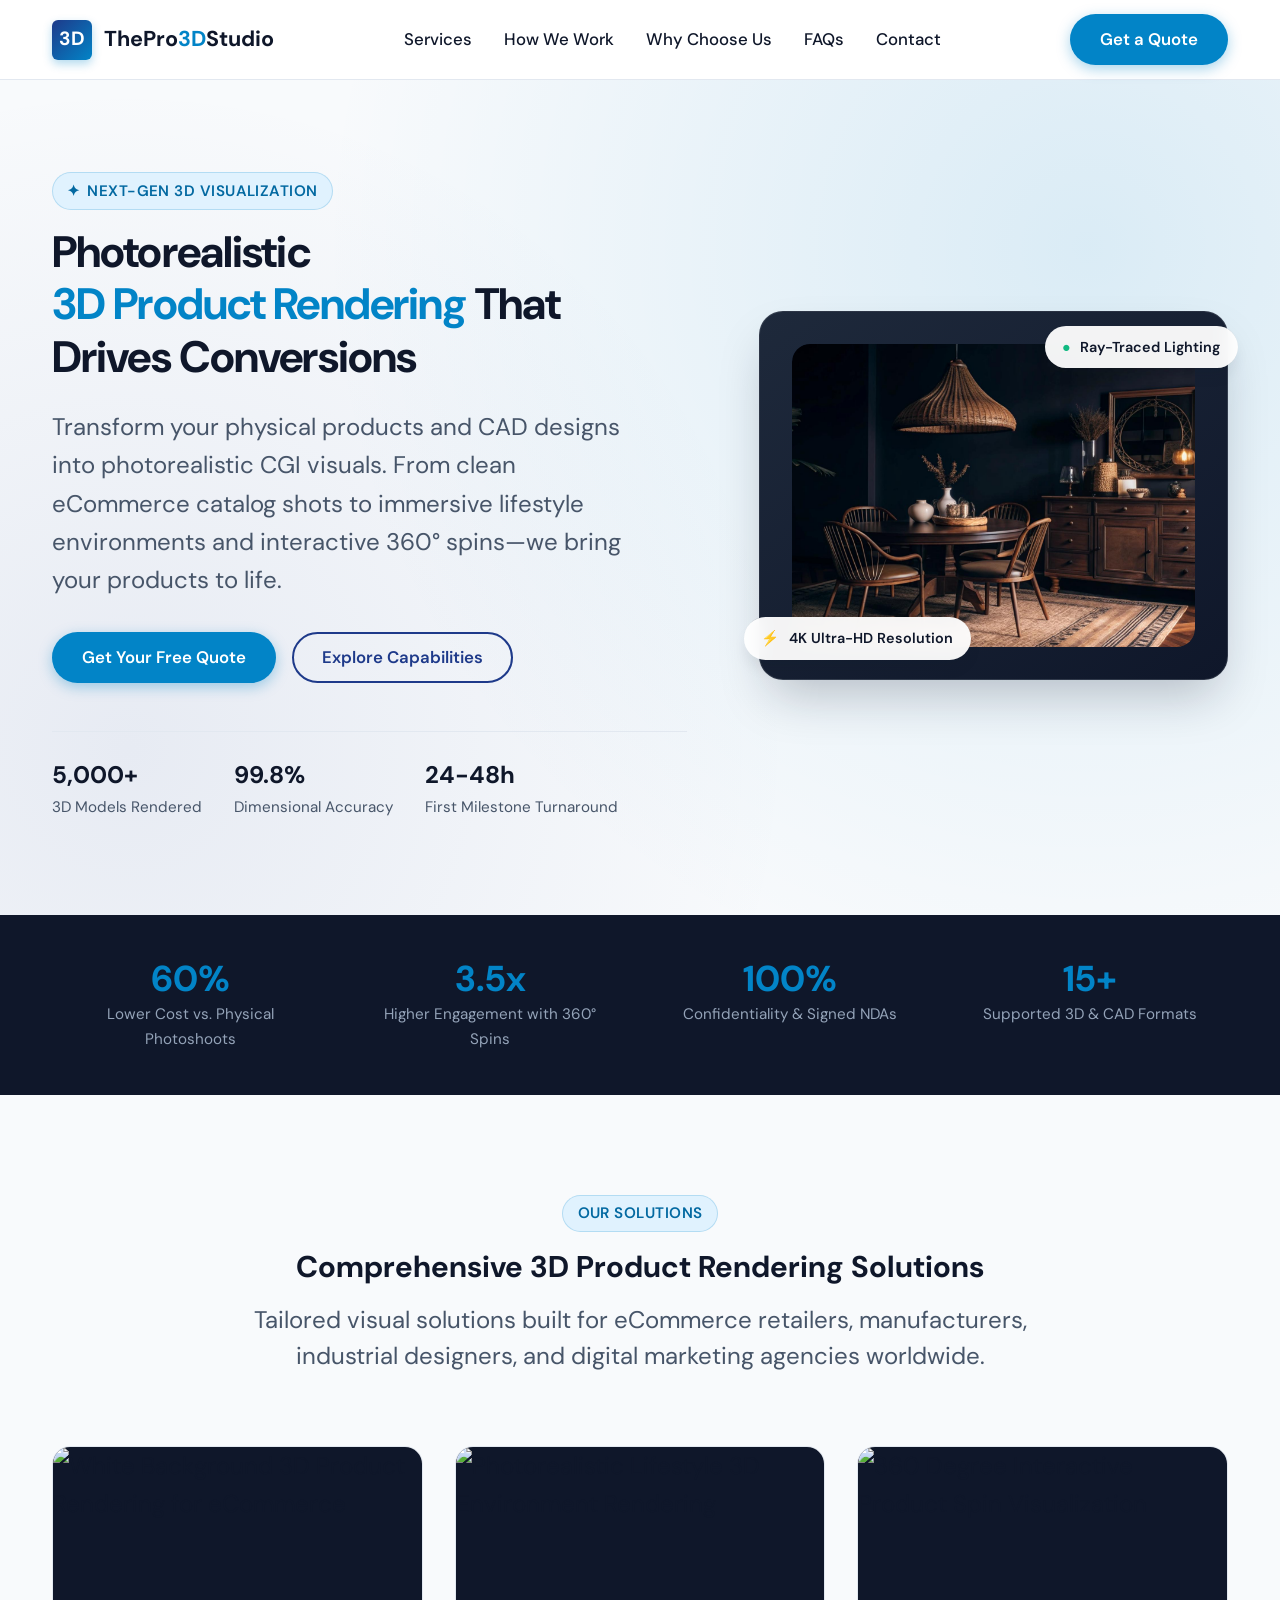
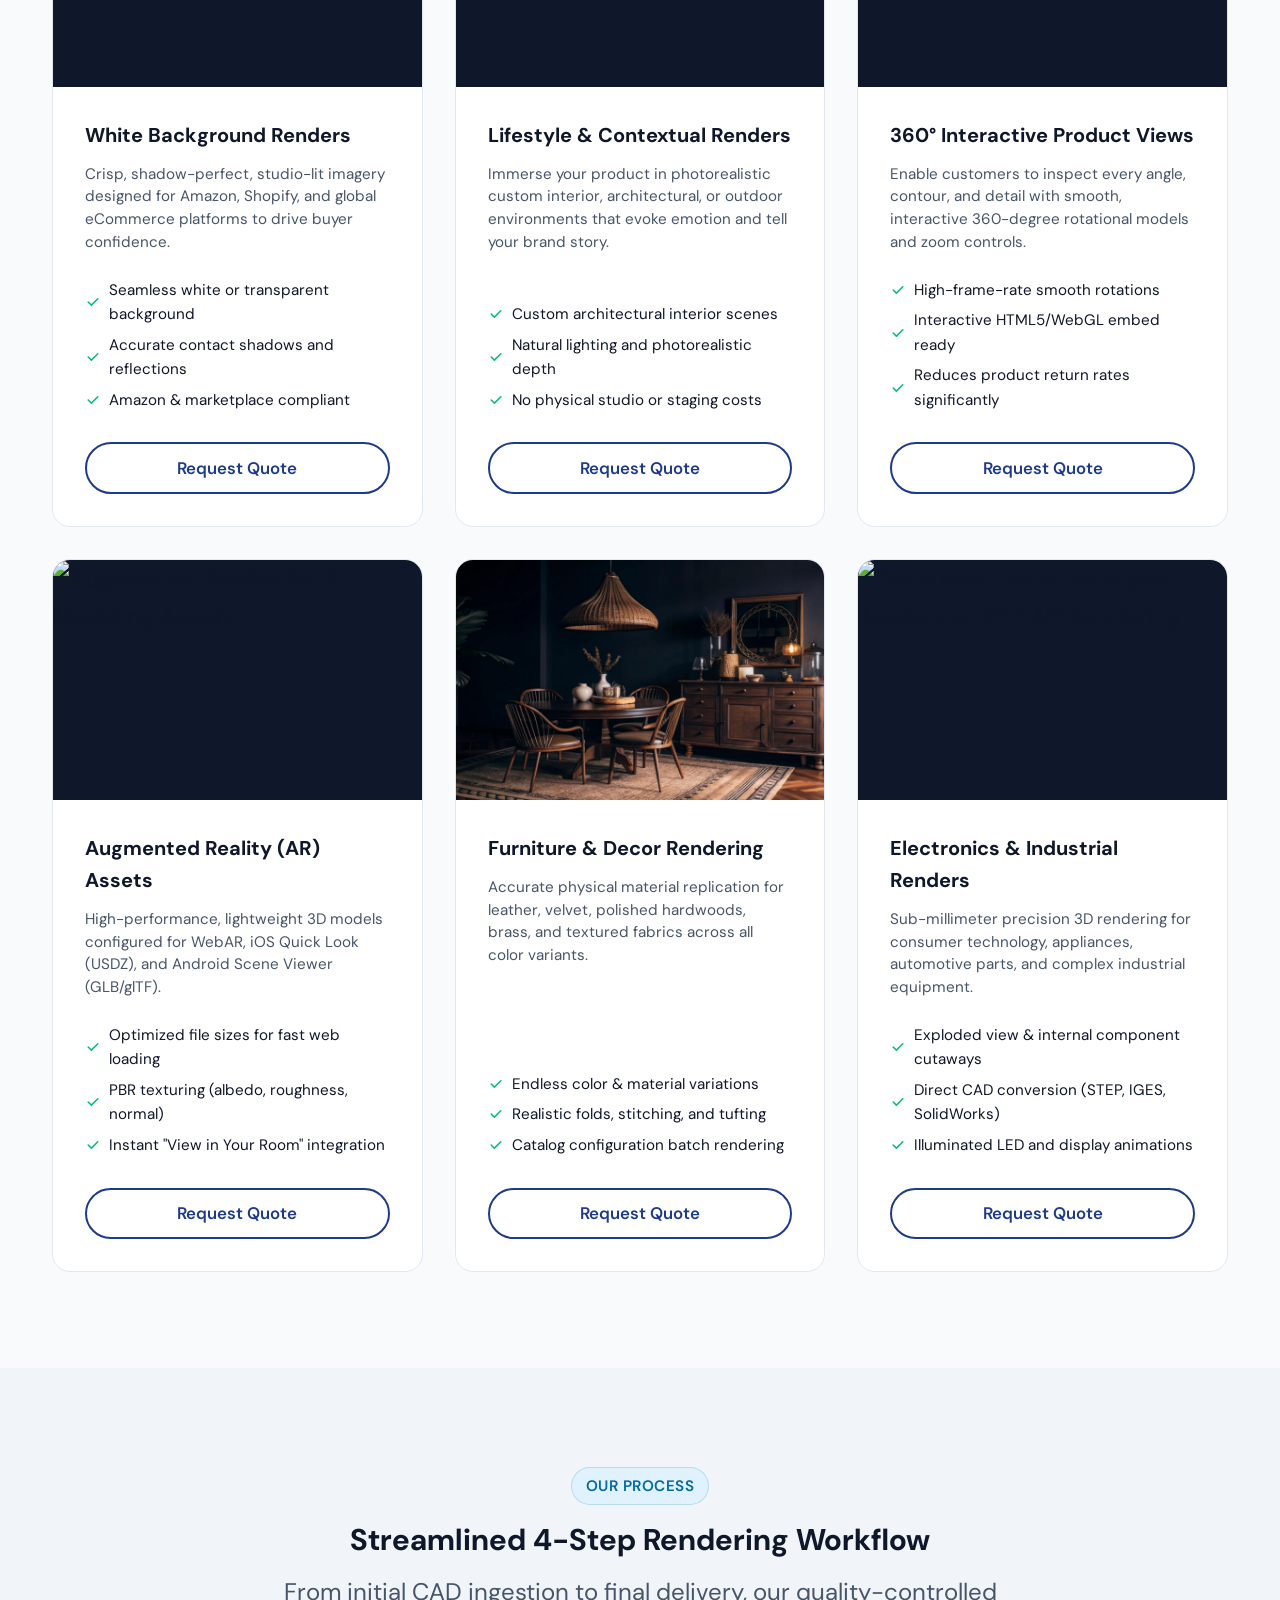
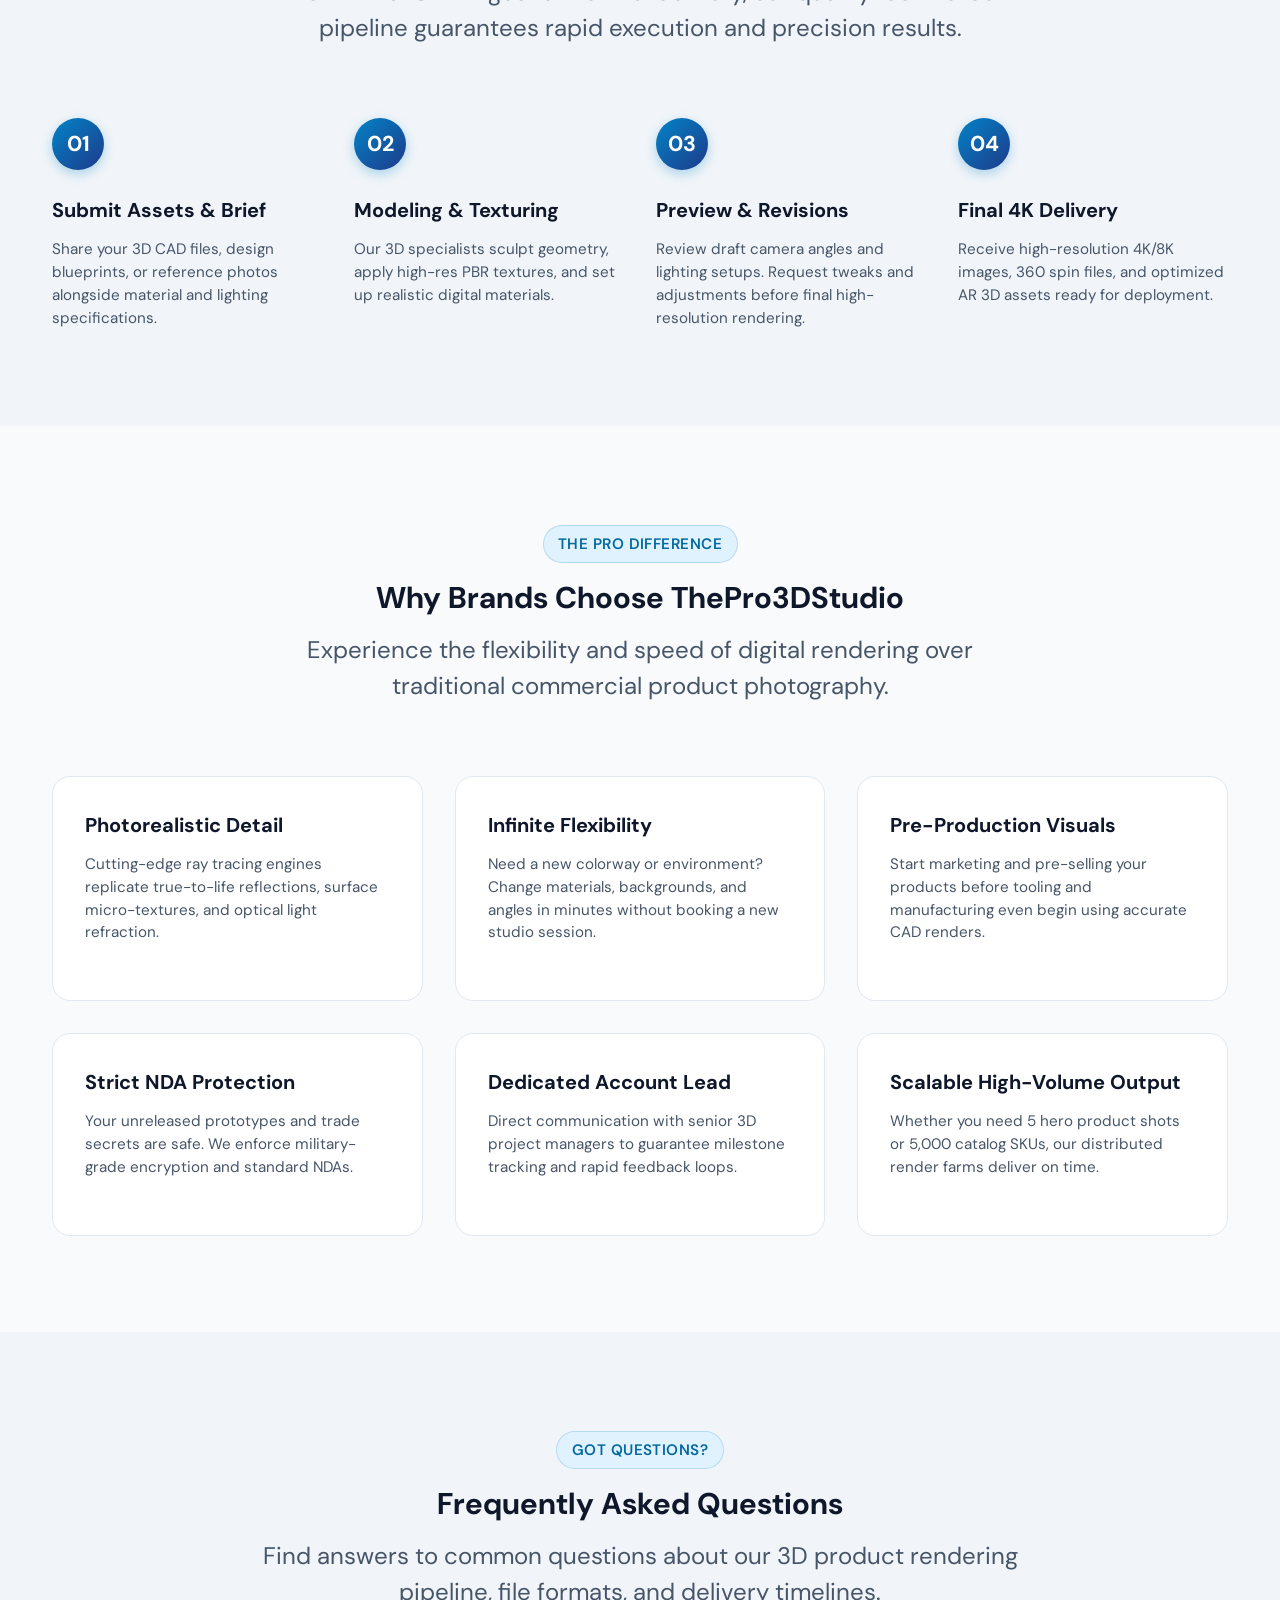
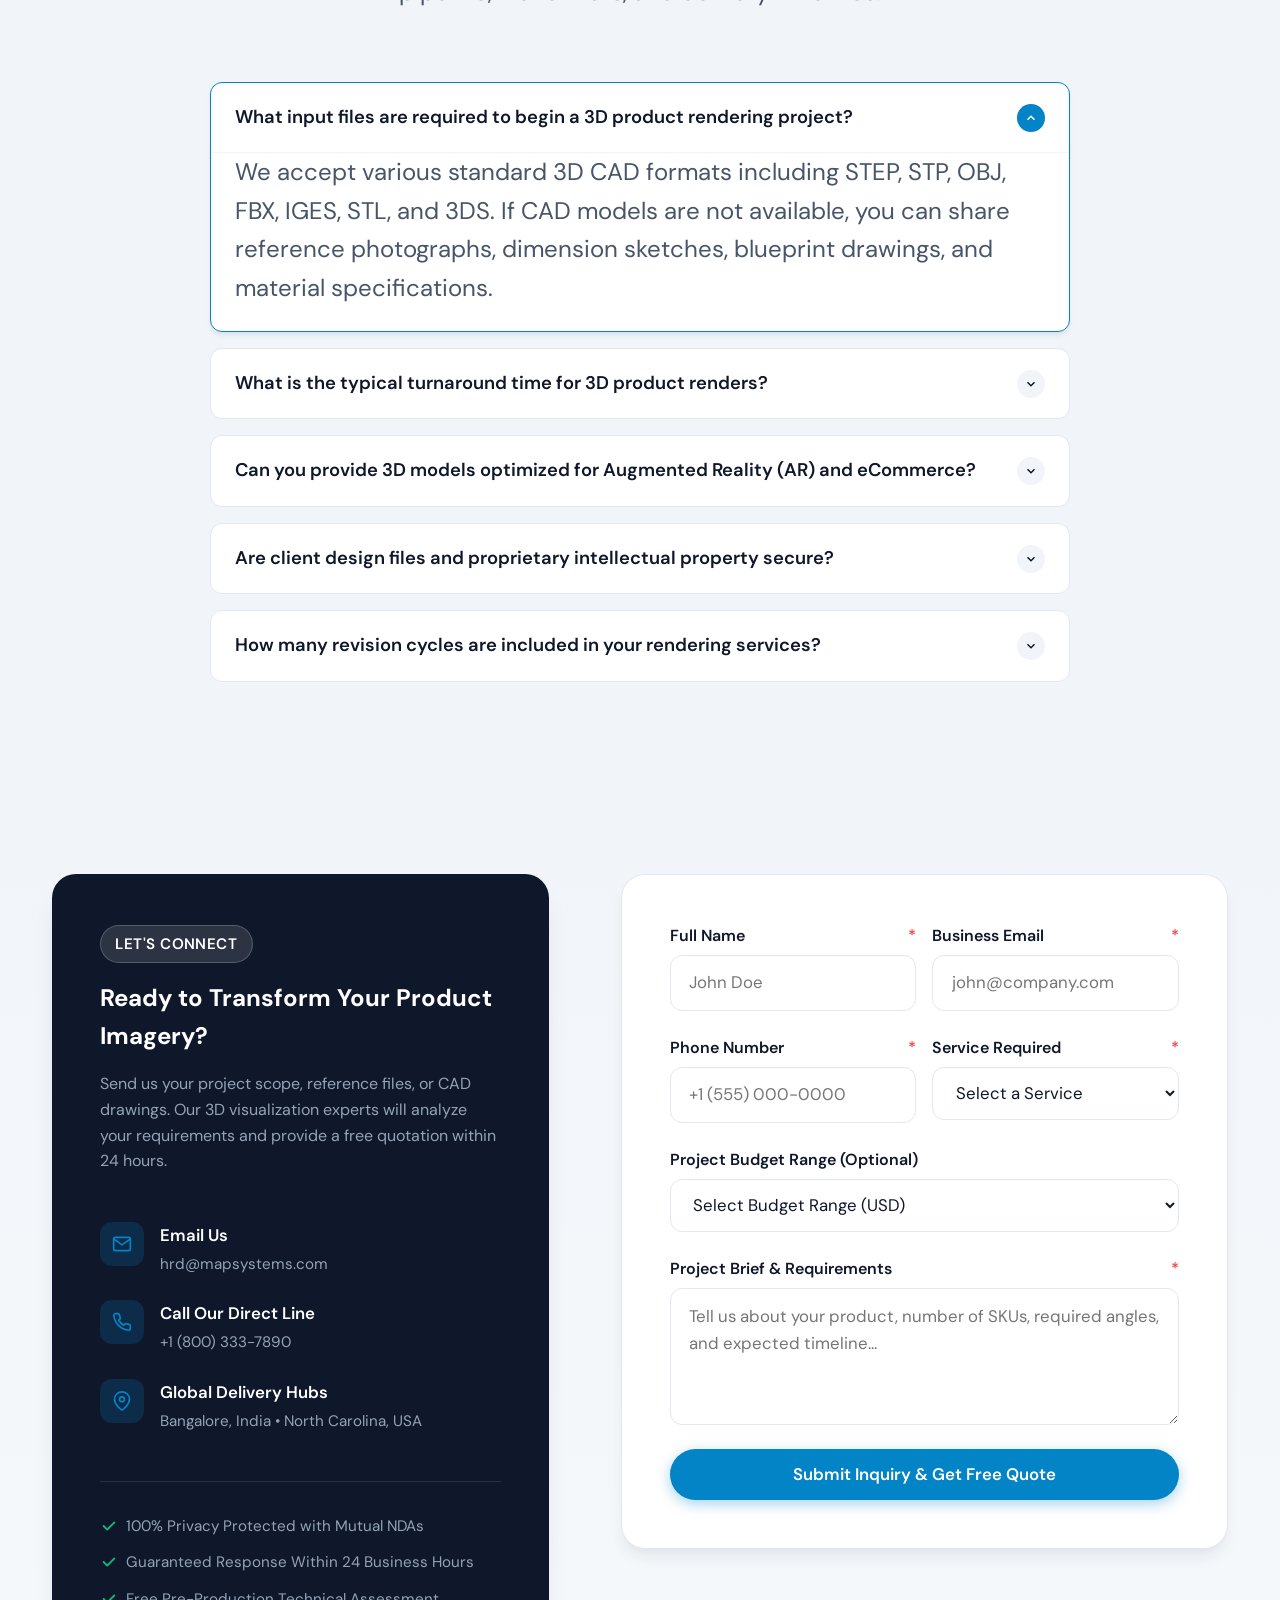
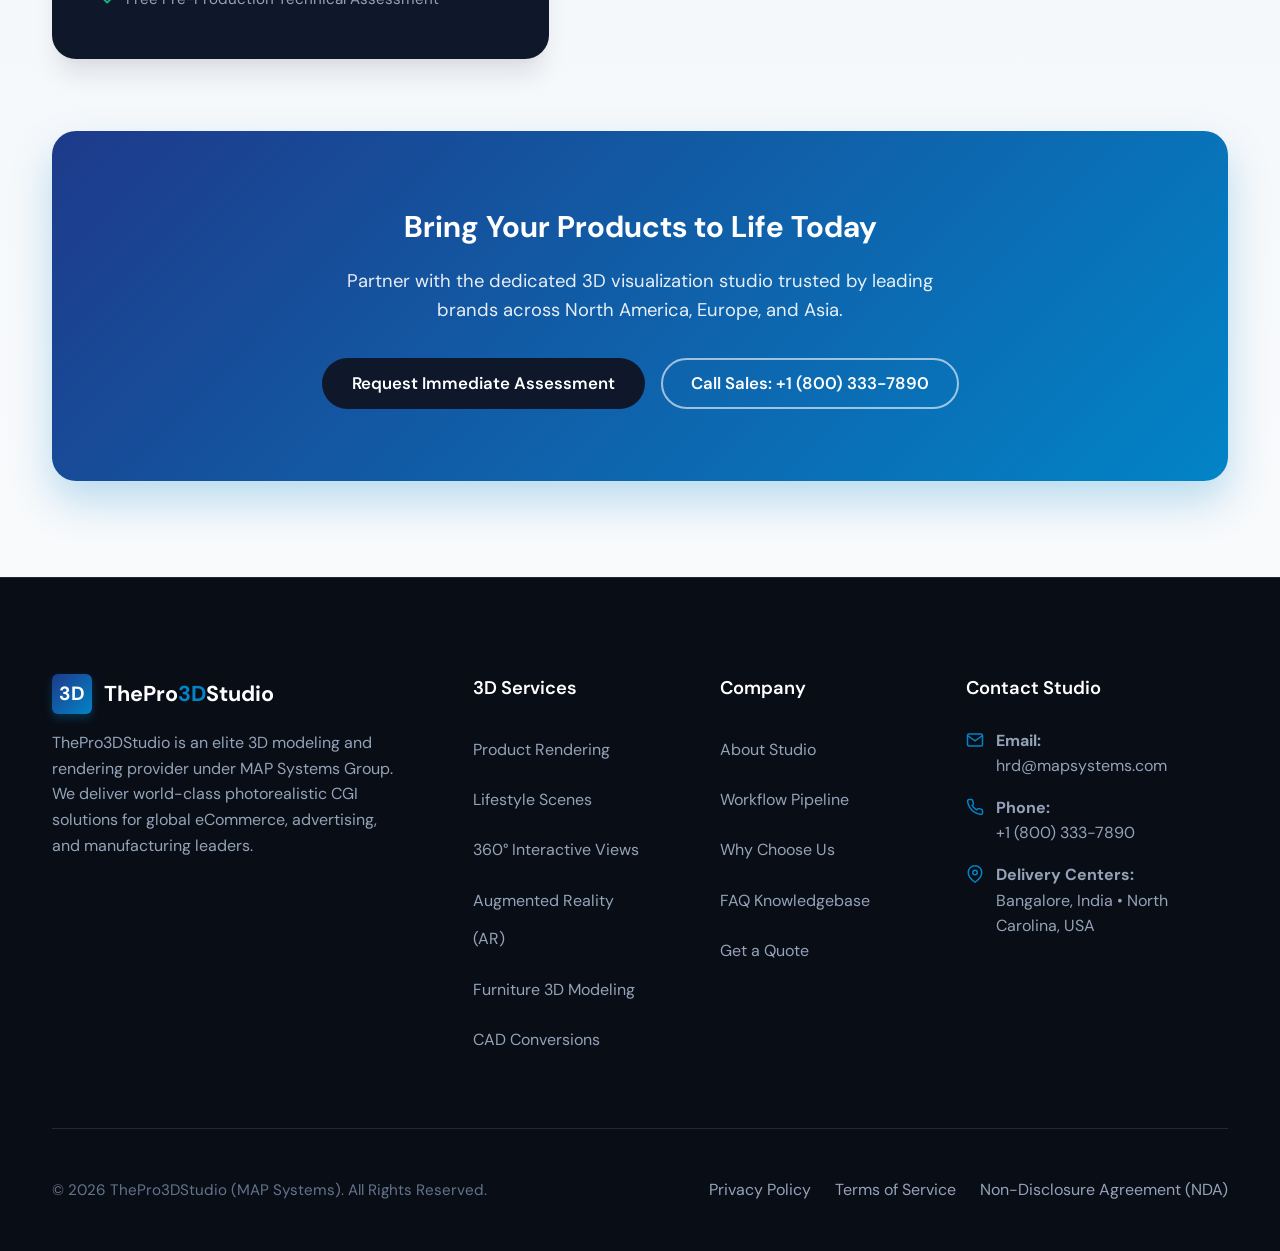
==== product-services.html @ 2e93eeec "feat: complete web developer technical assessment for MAP Systems" ====
<!DOCTYPE html>
<html lang="en">
<head>
  <!-- Basic Meta Tags -->
  <meta charset="UTF-8">
  <meta name="viewport" content="width=device-width, initial-scale=1.0">
  <meta http-equiv="X-UA-Compatible" content="IE=edge">

  <!-- Primary SEO Meta Tags (Task 4) -->
  <title>Photorealistic 3D Product Rendering Services | ThePro3DStudio</title>
  <meta name="title" content="Photorealistic 3D Product Rendering Services | ThePro3DStudio">
  <meta name="description" content="Elevate your eCommerce sales with studio-quality 3D product rendering, lifestyle visuals, 360-degree interactive spins, and AR-ready models. Fast turnaround and guaranteed precision.">
  <meta name="keywords" content="3D product rendering, 3D modeling, photorealistic rendering, CGI product images, ecommerce product visualization, 360 product view, augmented reality 3D">
  <meta name="robots" content="index, follow, max-snippet:-1, max-image-preview:large, max-video-preview:-1">
  <link rel="canonical" href="https://professional3dservices.com/3d-rendering/product-services.html">

  <!-- Open Graph / Facebook Metadata (Task 4) -->
  <meta property="og:type" content="website">
  <meta property="og:url" content="https://professional3dservices.com/3d-rendering/product-services.html">
  <meta property="og:title" content="Photorealistic 3D Product Rendering Services | ThePro3DStudio">
  <meta property="og:description" content="Studio-quality 3D product rendering, lifestyle visuals, 360-degree interactive spins, and AR models for global brands. Request a free quote today.">
  <meta property="og:image" content="https://professional3dservices.com/assets/images/hero/hero-3d-render.svg">
  <meta property="og:image:alt" content="Photorealistic 3D Product Rendering Showcase">
  <meta property="og:site_name" content="ThePro3DStudio">
  <meta property="og:locale" content="en_US">

  <!-- Twitter Card Metadata (Task 4) -->
  <meta name="twitter:card" content="summary_large_image">
  <meta name="twitter:url" content="https://professional3dservices.com/3d-rendering/product-services.html">
  <meta name="twitter:title" content="Photorealistic 3D Product Rendering Services | ThePro3DStudio">
  <meta name="twitter:description" content="Elevate your eCommerce conversions with studio-quality 3D product rendering and AR-ready models.">
  <meta name="twitter:image" content="https://professional3dservices.com/assets/images/hero/hero-3d-render.svg">

  <!-- Favicon -->
  <link rel="icon" type="image/svg+xml" href="assets/images/logo/logo.svg">

  <!-- Preconnect to Google Fonts for Performance (Task 6) -->
  <link rel="preconnect" href="https://fonts.googleapis.com">
  <link rel="preconnect" href="https://fonts.gstatic.com" crossorigin>

  <!-- Stylesheets (DM Sans 18pt typography loaded via variables.css) -->
  <link rel="stylesheet" href="assets/css/reset.css">
  <link rel="stylesheet" href="assets/css/variables.css">
  <link rel="stylesheet" href="assets/css/components.css">
  <link rel="stylesheet" href="assets/css/layout.css">
  <link rel="stylesheet" href="assets/css/sections.css">
  <link rel="stylesheet" href="assets/css/responsive.css">

  <!-- JSON-LD Structured Data: Organization & Service (Task 4) -->
  <script type="application/ld+json">
  {
    "@context": "https://schema.org",
    "@type": "Service",
    "name": "3D Product Rendering Services",
    "serviceType": "3D Visualization & CGI Rendering",
    "provider": {
      "@type": "Organization",
      "name": "ThePro3DStudio - MAP Systems Group",
      "url": "https://professional3dservices.com",
      "logo": "https://professional3dservices.com/assets/images/logo/logo.svg",
      "email": "hrd@mapsystems.com",
      "telephone": "+1-800-333-7890",
      "sameAs": [
        "https://www.linkedin.com/company/mapsystems",
        "https://twitter.com/mapsystems"
      ]
    },
    "description": "High-fidelity photorealistic 3D product rendering, lifestyle CGI, 360-degree interactive models, and AR assets for global eCommerce brands.",
    "areaServed": {
      "@type": "GeoShape",
      "box": "Global"
    },
    "hasOfferCatalog": {
      "@type": "OfferCatalog",
      "name": "3D Rendering Catalog",
      "itemListElement": [
        {
          "@type": "Offer",
          "itemOffered": {
            "@type": "Service",
            "name": "White Background 3D Product Rendering"
          }
        },
        {
          "@type": "Offer",
          "itemOffered": {
            "@type": "Service",
            "name": "Photorealistic Lifestyle 3D Rendering"
          }
        },
        {
          "@type": "Offer",
          "itemOffered": {
            "@type": "Service",
            "name": "360-Degree Interactive Product Views"
          }
        },
        {
          "@type": "Offer",
          "itemOffered": {
            "@type": "Service",
            "name": "Augmented Reality (AR) 3D Modeling"
          }
        }
      ]
    }
  }
  </script>

  <!-- JSON-LD Structured Data: BreadcrumbList (Task 4) -->
  <script type="application/ld+json">
  {
    "@context": "https://schema.org",
    "@type": "BreadcrumbList",
    "itemListElement": [
      {
        "@type": "ListItem",
        "position": 1,
        "name": "Home",
        "item": "https://professional3dservices.com/"
      },
      {
        "@type": "ListItem",
        "position": 2,
        "name": "3D Rendering",
        "item": "https://professional3dservices.com/3d-rendering/"
      },
      {
        "@type": "ListItem",
        "position": 3,
        "name": "Product Rendering Services",
        "item": "https://professional3dservices.com/3d-rendering/product-services.html"
      }
    ]
  }
  </script>

  <!-- JSON-LD Structured Data: FAQPage (Task 4) -->
  <script type="application/ld+json">
  {
    "@context": "https://schema.org",
    "@type": "FAQPage",
    "mainEntity": [
      {
        "@type": "Question",
        "name": "What input files are required to begin a 3D product rendering project?",
        "acceptedAnswer": {
          "@type": "Answer",
          "text": "We accept various standard 3D CAD formats including STEP, STP, OBJ, FBX, IGES, STL, and 3DS. If CAD models are not available, you can share reference photographs, dimension sketches, blueprint drawings, and material specifications."
        }
      },
      {
        "@type": "Question",
        "name": "What is the typical turnaround time for 3D product renders?",
        "acceptedAnswer": {
          "@type": "Answer",
          "text": "Standard product renders are typically delivered within 24 to 48 business hours for initial previews. Complex lifestyle environments or multi-angle product catalogs are scoped with milestone timelines to match your launch schedule."
        }
      },
      {
        "@type": "Question",
        "name": "Can you provide 3D models optimized for Augmented Reality (AR) and eCommerce?",
        "acceptedAnswer": {
          "@type": "Answer",
          "text": "Yes, we produce lightweight, low-poly GLB/glTF formats optimized for web AR, Shopify, Amazon 3D, and iOS Quick Look (USDZ) without sacrificing photorealistic texture quality."
        }
      },
      {
        "@type": "Question",
        "name": "Are client design files and proprietary intellectual property secure?",
        "acceptedAnswer": {
          "@type": "Answer",
          "text": "Absolutely. We enforce strict data confidentiality policies and routinely sign standard Non-Disclosure Agreements (NDAs) before accepting project files. Your 3D models and proprietary designs remain 100% confidential."
        }
      },
      {
        "@type": "Question",
        "name": "How many revision cycles are included in your rendering services?",
        "acceptedAnswer": {
          "@type": "Answer",
          "text": "We provide iterative preview milestones (camera angle approval, material texturing, and final high-resolution render) with revisions included to ensure the final output exceeds your expectations."
        }
      }
    ]
  }
  </script>
</head>
<body>

  <!-- ==========================================================================
       Site Header & Responsive Navigation (Task 1 & Task 2)
       ========================================================================== -->
  <header class="site-header" id="siteHeader">
    <div class="container header-inner">
      <!-- Brand Logo -->
      <a href="product-services.html" class="brand-logo" aria-label="ThePro3DStudio Home">
        <div class="brand-logo-icon">3D</div>
        <span>ThePro<span class="accent">3D</span>Studio</span>
      </a>

      <!-- Desktop Navigation Links -->
      <nav class="nav-menu" aria-label="Main Navigation">
        <a href="#services" class="nav-link">Services</a>
        <a href="#process" class="nav-link">How We Work</a>
        <a href="#why-us" class="nav-link">Why Choose Us</a>
        <a href="#faq" class="nav-link">FAQs</a>
        <a href="#contact" class="nav-link">Contact</a>
      </nav>

      <!-- Header Action Buttons & Hamburger -->
      <div class="header-actions">
        <a href="#contact" class="btn btn-primary">Get a Quote</a>
        <button class="hamburger" id="hamburgerBtn" aria-label="Toggle navigation menu" aria-expanded="false" aria-controls="mobileNav">
          <svg class="hamburger-icon open-icon" width="28" height="28" viewBox="0 0 24 24" fill="none" stroke="#0f172a" stroke-width="2.5" stroke-linecap="round"><line x1="3" y1="6" x2="21" y2="6"></line><line x1="3" y1="12" x2="21" y2="12"></line><line x1="3" y1="18" x2="21" y2="18"></line></svg>
          <svg class="hamburger-icon close-icon" width="28" height="28" viewBox="0 0 24 24" fill="none" stroke="#0f172a" stroke-width="2.5" stroke-linecap="round" style="display:none;"><line x1="18" y1="6" x2="6" y2="18"></line><line x1="6" y1="6" x2="18" y2="18"></line></svg>
        </button>
      </div>
    </div>
  </header>

  <!-- Mobile Drawer Navigation -->
  <div class="mobile-backdrop" id="mobileBackdrop"></div>
  <aside class="mobile-nav" id="mobileNav" aria-label="Mobile Navigation">
    <div class="mobile-nav-links">
      <a href="#services" class="mobile-nav-link">Services</a>
      <a href="#process" class="mobile-nav-link">How We Work</a>
      <a href="#why-us" class="mobile-nav-link">Why Choose Us</a>
      <a href="#faq" class="mobile-nav-link">FAQs</a>
      <a href="#contact" class="mobile-nav-link">Contact</a>
    </div>
    <div class="mobile-nav-footer">
      <a href="#contact" class="btn btn-primary btn-block">Request a Quote</a>
    </div>
  </aside>

  <main id="mainContent">

    <!-- ==========================================================================
         Hero Section (Task 1)
         ========================================================================== -->
    <section class="section hero-section" id="hero">
      <div class="container">
        <div class="hero-grid">
          <!-- Left Column: Copy & Value Proposition -->
          <div class="hero-content">
            <div class="badge badge-primary hero-badge">
              <span>✦</span> Next-Gen 3D Visualization
            </div>
            <h1 class="hero-title">
              Photorealistic <span class="highlight">3D Product Rendering</span> That Drives Conversions
            </h1>
            <p class="hero-description">
              Transform your physical products and CAD designs into photorealistic CGI visuals. From clean eCommerce catalog shots to immersive lifestyle environments and interactive 360° spins—we bring your products to life.
            </p>
            <div class="hero-actions">
              <a href="#contact" class="btn btn-primary">Get Your Free Quote</a>
              <a href="#services" class="btn btn-outline">Explore Capabilities</a>
            </div>
            <!-- Trust Indicators -->
            <div class="hero-trust-indicators">
              <div class="trust-item">
                <span class="trust-number">5,000+</span>
                <span class="trust-label">3D Models Rendered</span>
              </div>
              <div class="trust-item">
                <span class="trust-number">99.8%</span>
                <span class="trust-label">Dimensional Accuracy</span>
              </div>
              <div class="trust-item">
                <span class="trust-number">24-48h</span>
                <span class="trust-label">First Milestone Turnaround</span>
              </div>
            </div>
          </div>

          <!-- Right Column: Interactive 3D Showcase Graphic -->
          <div class="hero-media">
            <div class="floating-pill pill-top-right">
              <span style="color:#10b981;">●</span> Ray-Traced Lighting
            </div>
            <div class="floating-pill pill-bottom-left">
              <span>⚡</span> 4K Ultra-HD Resolution
            </div>
            <div class="hero-visual-card">
              <div class="hero-render-preview">
                <img src="assets/images/hero/hero-bg.png" 
                     alt="Photorealistic 3D Interior and Furniture Rendering with Ray-Traced Lighting" 
                     width="1920" 
                     height="1020" 
                     loading="eager" 
                     fetchpriority="high"
                     style="width: 100%; height: 100%; object-fit: cover; border-radius: inherit;">
              </div>
            </div>
          </div>
        </div>
      </div>
    </section>

    <!-- ==========================================================================
         Stats & Highlights Ribbon
         ========================================================================== -->
    <section class="stats-ribbon" aria-label="Key Performance Metrics">
      <div class="container">
        <div class="stats-grid">
          <div class="stat-box">
            <div class="stat-value">60%</div>
            <div class="stat-text">Lower Cost vs. Physical Photoshoots</div>
          </div>
          <div class="stat-box">
            <div class="stat-value">3.5x</div>
            <div class="stat-text">Higher Engagement with 360° Spins</div>
          </div>
          <div class="stat-box">
            <div class="stat-value">100%</div>
            <div class="stat-text">Confidentiality & Signed NDAs</div>
          </div>
          <div class="stat-box">
            <div class="stat-value">15+</div>
            <div class="stat-text">Supported 3D & CAD Formats</div>
          </div>
        </div>
      </div>
    </section>

    <!-- ==========================================================================
         Services Grid Section (Task 1)
         ========================================================================== -->
    <section class="section" id="services">
      <div class="container">
        <div class="section-header">
          <div class="badge badge-primary">Our Solutions</div>
          <h2 class="section-title">Comprehensive 3D Product Rendering Solutions</h2>
          <p class="section-subtitle">
            Tailored visual solutions built for eCommerce retailers, manufacturers, industrial designers, and digital marketing agencies worldwide.
          </p>
        </div>

        <div class="grid grid-3">
          <!-- Service Card 1 -->
          <article class="card service-card">
            <div class="service-card-media">
              <img src="assets/images/services/white-bg-render.svg" 
                   alt="White Background 3D Product Rendering for eCommerce" 
                   width="400" 
                   height="240" 
                   loading="lazy">
            </div>
            <div class="service-card-body">
              <h3 class="service-card-title">White Background Renders</h3>
              <p class="service-card-desc">
                Crisp, shadow-perfect, studio-lit imagery designed for Amazon, Shopify, and global eCommerce platforms to drive buyer confidence.
              </p>
              <ul class="service-card-features">
                <li><svg width="16" height="16" viewBox="0 0 20 20" fill="currentColor"><path fill-rule="evenodd" d="M16.707 5.293a1 1 0 010 1.414l-8 8a1 1 0 01-1.414 0l-4-4a1 1 0 011.414-1.414L8 12.586l7.293-7.293a1 1 0 011.414 0z" clip-rule="evenodd"/></svg> Seamless white or transparent background</li>
                <li><svg width="16" height="16" viewBox="0 0 20 20" fill="currentColor"><path fill-rule="evenodd" d="M16.707 5.293a1 1 0 010 1.414l-8 8a1 1 0 01-1.414 0l-4-4a1 1 0 011.414-1.414L8 12.586l7.293-7.293a1 1 0 011.414 0z" clip-rule="evenodd"/></svg> Accurate contact shadows and reflections</li>
                <li><svg width="16" height="16" viewBox="0 0 20 20" fill="currentColor"><path fill-rule="evenodd" d="M16.707 5.293a1 1 0 010 1.414l-8 8a1 1 0 01-1.414 0l-4-4a1 1 0 011.414-1.414L8 12.586l7.293-7.293a1 1 0 011.414 0z" clip-rule="evenodd"/></svg> Amazon & marketplace compliant</li>
              </ul>
              <a href="#contact" class="btn btn-outline">Request Quote</a>
            </div>
          </article>

          <!-- Service Card 2 -->
          <article class="card service-card">
            <div class="service-card-media">
              <img src="assets/images/services/lifestyle-render.svg" 
                   alt="Photorealistic Lifestyle 3D Environment Rendering" 
                   width="400" 
                   height="240" 
                   loading="lazy">
            </div>
            <div class="service-card-body">
              <h3 class="service-card-title">Lifestyle & Contextual Renders</h3>
              <p class="service-card-desc">
                Immerse your product in photorealistic custom interior, architectural, or outdoor environments that evoke emotion and tell your brand story.
              </p>
              <ul class="service-card-features">
                <li><svg width="16" height="16" viewBox="0 0 20 20" fill="currentColor"><path fill-rule="evenodd" d="M16.707 5.293a1 1 0 010 1.414l-8 8a1 1 0 01-1.414 0l-4-4a1 1 0 011.414-1.414L8 12.586l7.293-7.293a1 1 0 011.414 0z" clip-rule="evenodd"/></svg> Custom architectural interior scenes</li>
                <li><svg width="16" height="16" viewBox="0 0 20 20" fill="currentColor"><path fill-rule="evenodd" d="M16.707 5.293a1 1 0 010 1.414l-8 8a1 1 0 01-1.414 0l-4-4a1 1 0 011.414-1.414L8 12.586l7.293-7.293a1 1 0 011.414 0z" clip-rule="evenodd"/></svg> Natural lighting and photorealistic depth</li>
                <li><svg width="16" height="16" viewBox="0 0 20 20" fill="currentColor"><path fill-rule="evenodd" d="M16.707 5.293a1 1 0 010 1.414l-8 8a1 1 0 01-1.414 0l-4-4a1 1 0 011.414-1.414L8 12.586l7.293-7.293a1 1 0 011.414 0z" clip-rule="evenodd"/></svg> No physical studio or staging costs</li>
              </ul>
              <a href="#contact" class="btn btn-outline">Request Quote</a>
            </div>
          </article>

          <!-- Service Card 3 -->
          <article class="card service-card">
            <div class="service-card-media">
              <img src="assets/images/services/360-spin.svg" 
                   alt="360 Degree Interactive Product Spin Visualization" 
                   width="400" 
                   height="240" 
                   loading="lazy">
            </div>
            <div class="service-card-body">
              <h3 class="service-card-title">360° Interactive Product Views</h3>
              <p class="service-card-desc">
                Enable customers to inspect every angle, contour, and detail with smooth, interactive 360-degree rotational models and zoom controls.
              </p>
              <ul class="service-card-features">
                <li><svg width="16" height="16" viewBox="0 0 20 20" fill="currentColor"><path fill-rule="evenodd" d="M16.707 5.293a1 1 0 010 1.414l-8 8a1 1 0 01-1.414 0l-4-4a1 1 0 011.414-1.414L8 12.586l7.293-7.293a1 1 0 011.414 0z" clip-rule="evenodd"/></svg> High-frame-rate smooth rotations</li>
                <li><svg width="16" height="16" viewBox="0 0 20 20" fill="currentColor"><path fill-rule="evenodd" d="M16.707 5.293a1 1 0 010 1.414l-8 8a1 1 0 01-1.414 0l-4-4a1 1 0 011.414-1.414L8 12.586l7.293-7.293a1 1 0 011.414 0z" clip-rule="evenodd"/></svg> Interactive HTML5/WebGL embed ready</li>
                <li><svg width="16" height="16" viewBox="0 0 20 20" fill="currentColor"><path fill-rule="evenodd" d="M16.707 5.293a1 1 0 010 1.414l-8 8a1 1 0 01-1.414 0l-4-4a1 1 0 011.414-1.414L8 12.586l7.293-7.293a1 1 0 011.414 0z" clip-rule="evenodd"/></svg> Reduces product return rates significantly</li>
              </ul>
              <a href="#contact" class="btn btn-outline">Request Quote</a>
            </div>
          </article>

          <!-- Service Card 4 -->
          <article class="card service-card">
            <div class="service-card-media">
              <img src="assets/images/services/ar-visualization.svg" 
                   alt="Augmented Reality AR 3D Modeling Assets" 
                   width="400" 
                   height="240" 
                   loading="lazy">
            </div>
            <div class="service-card-body">
              <h3 class="service-card-title">Augmented Reality (AR) Assets</h3>
              <p class="service-card-desc">
                High-performance, lightweight 3D models configured for WebAR, iOS Quick Look (USDZ), and Android Scene Viewer (GLB/glTF).
              </p>
              <ul class="service-card-features">
                <li><svg width="16" height="16" viewBox="0 0 20 20" fill="currentColor"><path fill-rule="evenodd" d="M16.707 5.293a1 1 0 010 1.414l-8 8a1 1 0 01-1.414 0l-4-4a1 1 0 011.414-1.414L8 12.586l7.293-7.293a1 1 0 011.414 0z" clip-rule="evenodd"/></svg> Optimized file sizes for fast web loading</li>
                <li><svg width="16" height="16" viewBox="0 0 20 20" fill="currentColor"><path fill-rule="evenodd" d="M16.707 5.293a1 1 0 010 1.414l-8 8a1 1 0 01-1.414 0l-4-4a1 1 0 011.414-1.414L8 12.586l7.293-7.293a1 1 0 011.414 0z" clip-rule="evenodd"/></svg> PBR texturing (albedo, roughness, normal)</li>
                <li><svg width="16" height="16" viewBox="0 0 20 20" fill="currentColor"><path fill-rule="evenodd" d="M16.707 5.293a1 1 0 010 1.414l-8 8a1 1 0 01-1.414 0l-4-4a1 1 0 011.414-1.414L8 12.586l7.293-7.293a1 1 0 011.414 0z" clip-rule="evenodd"/></svg> Instant "View in Your Room" integration</li>
              </ul>
              <a href="#contact" class="btn btn-outline">Request Quote</a>
            </div>
          </article>

          <!-- Service Card 5 -->
          <article class="card service-card">
            <div class="service-card-media">
              <img src="assets/images/hero/hero-bg.png" 
                   alt="Furniture and Home Decor 3D Modeling and Rendering" 
                   width="1920" 
                   height="1020" 
                   loading="lazy">
            </div>
            <div class="service-card-body">
              <h3 class="service-card-title">Furniture & Decor Rendering</h3>
              <p class="service-card-desc">
                Accurate physical material replication for leather, velvet, polished hardwoods, brass, and textured fabrics across all color variants.
              </p>
              <ul class="service-card-features">
                <li><svg width="16" height="16" viewBox="0 0 20 20" fill="currentColor"><path fill-rule="evenodd" d="M16.707 5.293a1 1 0 010 1.414l-8 8a1 1 0 01-1.414 0l-4-4a1 1 0 011.414-1.414L8 12.586l7.293-7.293a1 1 0 011.414 0z" clip-rule="evenodd"/></svg> Endless color & material variations</li>
                <li><svg width="16" height="16" viewBox="0 0 20 20" fill="currentColor"><path fill-rule="evenodd" d="M16.707 5.293a1 1 0 010 1.414l-8 8a1 1 0 01-1.414 0l-4-4a1 1 0 011.414-1.414L8 12.586l7.293-7.293a1 1 0 011.414 0z" clip-rule="evenodd"/></svg> Realistic folds, stitching, and tufting</li>
                <li><svg width="16" height="16" viewBox="0 0 20 20" fill="currentColor"><path fill-rule="evenodd" d="M16.707 5.293a1 1 0 010 1.414l-8 8a1 1 0 01-1.414 0l-4-4a1 1 0 011.414-1.414L8 12.586l7.293-7.293a1 1 0 011.414 0z" clip-rule="evenodd"/></svg> Catalog configuration batch rendering</li>
              </ul>
              <a href="#contact" class="btn btn-outline">Request Quote</a>
            </div>
          </article>

          <!-- Service Card 6 -->
          <article class="card service-card">
            <div class="service-card-media">
              <img src="assets/images/services/electronics-render.svg" 
                   alt="Consumer Electronics and Appliance 3D CAD Rendering" 
                   width="400" 
                   height="240" 
                   loading="lazy">
            </div>
            <div class="service-card-body">
              <h3 class="service-card-title">Electronics & Industrial Renders</h3>
              <p class="service-card-desc">
                Sub-millimeter precision 3D rendering for consumer technology, appliances, automotive parts, and complex industrial equipment.
              </p>
              <ul class="service-card-features">
                <li><svg width="16" height="16" viewBox="0 0 20 20" fill="currentColor"><path fill-rule="evenodd" d="M16.707 5.293a1 1 0 010 1.414l-8 8a1 1 0 01-1.414 0l-4-4a1 1 0 011.414-1.414L8 12.586l7.293-7.293a1 1 0 011.414 0z" clip-rule="evenodd"/></svg> Exploded view & internal component cutaways</li>
                <li><svg width="16" height="16" viewBox="0 0 20 20" fill="currentColor"><path fill-rule="evenodd" d="M16.707 5.293a1 1 0 010 1.414l-8 8a1 1 0 01-1.414 0l-4-4a1 1 0 011.414-1.414L8 12.586l7.293-7.293a1 1 0 011.414 0z" clip-rule="evenodd"/></svg> Direct CAD conversion (STEP, IGES, SolidWorks)</li>
                <li><svg width="16" height="16" viewBox="0 0 20 20" fill="currentColor"><path fill-rule="evenodd" d="M16.707 5.293a1 1 0 010 1.414l-8 8a1 1 0 01-1.414 0l-4-4a1 1 0 011.414-1.414L8 12.586l7.293-7.293a1 1 0 011.414 0z" clip-rule="evenodd"/></svg> Illuminated LED and display animations</li>
              </ul>
              <a href="#contact" class="btn btn-outline">Request Quote</a>
            </div>
          </article>
        </div>
      </div>
    </section>

    <!-- ==========================================================================
         Process Section ("How We Work")
         ========================================================================== -->
    <section class="section section-bg-subtle" id="process">
      <div class="container">
        <div class="section-header">
          <div class="badge badge-primary">Our Process</div>
          <h2 class="section-title">Streamlined 4-Step Rendering Workflow</h2>
          <p class="section-subtitle">
            From initial CAD ingestion to final delivery, our quality-controlled pipeline guarantees rapid execution and precision results.
          </p>
        </div>

        <div class="process-grid">
          <!-- Step 1 -->
          <div class="process-step">
            <div class="process-number">01</div>
            <h3 class="process-title">Submit Assets & Brief</h3>
            <p class="process-desc">
              Share your 3D CAD files, design blueprints, or reference photos alongside material and lighting specifications.
            </p>
          </div>

          <!-- Step 2 -->
          <div class="process-step">
            <div class="process-number">02</div>
            <h3 class="process-title">Modeling & Texturing</h3>
            <p class="process-desc">
              Our 3D specialists sculpt geometry, apply high-res PBR textures, and set up realistic digital materials.
            </p>
          </div>

          <!-- Step 3 -->
          <div class="process-step">
            <div class="process-number">03</div>
            <h3 class="process-title">Preview & Revisions</h3>
            <p class="process-desc">
              Review draft camera angles and lighting setups. Request tweaks and adjustments before final high-resolution rendering.
            </p>
          </div>

          <!-- Step 4 -->
          <div class="process-step">
            <div class="process-number">04</div>
            <h3 class="process-title">Final 4K Delivery</h3>
            <p class="process-desc">
              Receive high-resolution 4K/8K images, 360 spin files, and optimized AR 3D assets ready for deployment.
            </p>
          </div>
        </div>
      </div>
    </section>

    <!-- ==========================================================================
         Why Choose Us / Value Proposition
         ========================================================================== -->
    <section class="section" id="why-us">
      <div class="container">
        <div class="section-header">
          <div class="badge badge-primary">The Pro Difference</div>
          <h2 class="section-title">Why Brands Choose ThePro3DStudio</h2>
          <p class="section-subtitle">
            Experience the flexibility and speed of digital rendering over traditional commercial product photography.
          </p>
        </div>

        <div class="grid grid-3">
          <div class="card">
            <h3 class="service-card-title">Photorealistic Detail</h3>
            <p class="service-card-desc">
              Cutting-edge ray tracing engines replicate true-to-life reflections, surface micro-textures, and optical light refraction.
            </p>
          </div>
          <div class="card">
            <h3 class="service-card-title">Infinite Flexibility</h3>
            <p class="service-card-desc">
              Need a new colorway or environment? Change materials, backgrounds, and angles in minutes without booking a new studio session.
            </p>
          </div>
          <div class="card">
            <h3 class="service-card-title">Pre-Production Visuals</h3>
            <p class="service-card-desc">
              Start marketing and pre-selling your products before tooling and manufacturing even begin using accurate CAD renders.
            </p>
          </div>
          <div class="card">
            <h3 class="service-card-title">Strict NDA Protection</h3>
            <p class="service-card-desc">
              Your unreleased prototypes and trade secrets are safe. We enforce military-grade encryption and standard NDAs.
            </p>
          </div>
          <div class="card">
            <h3 class="service-card-title">Dedicated Account Lead</h3>
            <p class="service-card-desc">
              Direct communication with senior 3D project managers to guarantee milestone tracking and rapid feedback loops.
            </p>
          </div>
          <div class="card">
            <h3 class="service-card-title">Scalable High-Volume Output</h3>
            <p class="service-card-desc">
              Whether you need 5 hero product shots or 5,000 catalog SKUs, our distributed render farms deliver on time.
            </p>
          </div>
        </div>
      </div>
    </section>

    <!-- ==========================================================================
         FAQ Accordion Section (Task 1 & Task 2)
         ========================================================================== -->
    <section class="section section-bg-subtle" id="faq">
      <div class="container">
        <div class="section-header">
          <div class="badge badge-primary">Got Questions?</div>
          <h2 class="section-title">Frequently Asked Questions</h2>
          <p class="section-subtitle">
            Find answers to common questions about our 3D product rendering pipeline, file formats, and delivery timelines.
          </p>
        </div>

        <div class="accordion" id="faqAccordion">
          <!-- FAQ Item 1 -->
          <div class="accordion-item active">
            <button class="accordion-header" aria-expanded="true">
              <span>What input files are required to begin a 3D product rendering project?</span>
              <span class="accordion-icon" aria-hidden="true">
                <svg width="14" height="14" viewBox="0 0 24 24" fill="none" stroke="currentColor" stroke-width="2.5"><polyline points="6 9 12 15 18 9"></polyline></svg>
              </span>
            </button>
            <div class="accordion-content" style="max-height: 200px;">
              <div class="accordion-body">
                We accept various standard 3D CAD formats including STEP, STP, OBJ, FBX, IGES, STL, and 3DS. If CAD models are not available, you can share reference photographs, dimension sketches, blueprint drawings, and material specifications.
              </div>
            </div>
          </div>

          <!-- FAQ Item 2 -->
          <div class="accordion-item">
            <button class="accordion-header" aria-expanded="false">
              <span>What is the typical turnaround time for 3D product renders?</span>
              <span class="accordion-icon" aria-hidden="true">
                <svg width="14" height="14" viewBox="0 0 24 24" fill="none" stroke="currentColor" stroke-width="2.5"><polyline points="6 9 12 15 18 9"></polyline></svg>
              </span>
            </button>
            <div class="accordion-content">
              <div class="accordion-body">
                Standard product renders are typically delivered within 24 to 48 business hours for initial previews. Complex lifestyle environments or multi-angle product catalogs are scoped with milestone timelines to match your launch schedule.
              </div>
            </div>
          </div>

          <!-- FAQ Item 3 -->
          <div class="accordion-item">
            <button class="accordion-header" aria-expanded="false">
              <span>Can you provide 3D models optimized for Augmented Reality (AR) and eCommerce?</span>
              <span class="accordion-icon" aria-hidden="true">
                <svg width="14" height="14" viewBox="0 0 24 24" fill="none" stroke="currentColor" stroke-width="2.5"><polyline points="6 9 12 15 18 9"></polyline></svg>
              </span>
            </button>
            <div class="accordion-content">
              <div class="accordion-body">
                Yes, we produce lightweight, low-poly GLB/glTF formats optimized for web AR, Shopify, Amazon 3D, and iOS Quick Look (USDZ) without sacrificing photorealistic texture quality.
              </div>
            </div>
          </div>

          <!-- FAQ Item 4 -->
          <div class="accordion-item">
            <button class="accordion-header" aria-expanded="false">
              <span>Are client design files and proprietary intellectual property secure?</span>
              <span class="accordion-icon" aria-hidden="true">
                <svg width="14" height="14" viewBox="0 0 24 24" fill="none" stroke="currentColor" stroke-width="2.5"><polyline points="6 9 12 15 18 9"></polyline></svg>
              </span>
            </button>
            <div class="accordion-content">
              <div class="accordion-body">
                Absolutely. We enforce strict data confidentiality policies and routinely sign standard Non-Disclosure Agreements (NDAs) before accepting project files. Your 3D models and proprietary designs remain 100% confidential.
              </div>
            </div>
          </div>

          <!-- FAQ Item 5 -->
          <div class="accordion-item">
            <button class="accordion-header" aria-expanded="false">
              <span>How many revision cycles are included in your rendering services?</span>
              <span class="accordion-icon" aria-hidden="true">
                <svg width="14" height="14" viewBox="0 0 24 24" fill="none" stroke="currentColor" stroke-width="2.5"><polyline points="6 9 12 15 18 9"></polyline></svg>
              </span>
            </button>
            <div class="accordion-content">
              <div class="accordion-body">
                We provide iterative preview milestones (camera angle approval, material texturing, and final high-resolution render) with revisions included to ensure the final output exceeds your expectations.
              </div>
            </div>
          </div>
        </div>
      </div>
    </section>

    <!-- ==========================================================================
         Contact Form Section (Task 1 & Task 3)
         ========================================================================== -->
    <section class="section contact-section" id="contact">
      <div class="container">
        <div class="contact-layout">
          <!-- Left Column: Company Credentials & Contact Details -->
          <div class="contact-info-card">
            <div class="badge badge-dark">Let's Connect</div>
            <h2 class="contact-info-title">Ready to Transform Your Product Imagery?</h2>
            <p class="contact-info-desc">
              Send us your project scope, reference files, or CAD drawings. Our 3D visualization experts will analyze your requirements and provide a free quotation within 24 hours.
            </p>

            <div class="contact-details-list">
              <div class="contact-detail-row">
                <div class="contact-detail-icon">
                  <svg width="20" height="20" viewBox="0 0 24 24" fill="none" stroke="currentColor" stroke-width="2"><path d="M4 4h16c1.1 0 2 .9 2 2v12c0 1.1-.9 2-2 2H4c-1.1 0-2-.9-2-2V6c0-1.1.9-2 2-2z"></path><polyline points="22,6 12,13 2,6"></polyline></svg>
                </div>
                <div class="contact-detail-text">
                  <h4>Email Us</h4>
                  <p><a href="mailto:hrd@mapsystems.com">hrd@mapsystems.com</a></p>
                </div>
              </div>

              <div class="contact-detail-row">
                <div class="contact-detail-icon">
                  <svg width="20" height="20" viewBox="0 0 24 24" fill="none" stroke="currentColor" stroke-width="2"><path d="M22 16.92v3a2 2 0 0 1-2.18 2 19.79 19.79 0 0 1-8.63-3.07 19.5 19.5 0 0 1-6-6 19.79 19.79 0 0 1-3.07-8.67A2 2 0 0 1 4.11 2h3a2 2 0 0 1 2 1.72 12.84 12.84 0 0 0 .7 2.81 2 2 0 0 1-.45 2.11L8.09 9.91a16 16 0 0 0 6 6l1.27-1.27a2 2 0 0 1 2.11-.45 12.84 12.84 0 0 0 2.81.7A2 2 0 0 1 22 16.92z"></path></svg>
                </div>
                <div class="contact-detail-text">
                  <h4>Call Our Direct Line</h4>
                  <p><a href="tel:+18003337890">+1 (800) 333-7890</a></p>
                </div>
              </div>

              <div class="contact-detail-row">
                <div class="contact-detail-icon">
                  <svg width="20" height="20" viewBox="0 0 24 24" fill="none" stroke="currentColor" stroke-width="2"><path d="M21 10c0 7-9 13-9 13s-9-6-9-13a9 9 0 0 1 18 0z"></path><circle cx="12" cy="10" r="3"></circle></svg>
                </div>
                <div class="contact-detail-text">
                  <h4>Global Delivery Hubs</h4>
                  <p>Bangalore, India &bull; North Carolina, USA</p>
                </div>
              </div>
            </div>

            <ul class="contact-trust-badges">
              <li><svg width="18" height="18" viewBox="0 0 20 20" fill="currentColor"><path fill-rule="evenodd" d="M16.707 5.293a1 1 0 010 1.414l-8 8a1 1 0 01-1.414 0l-4-4a1 1 0 011.414-1.414L8 12.586l7.293-7.293a1 1 0 011.414 0z" clip-rule="evenodd"/></svg> 100% Privacy Protected with Mutual NDAs</li>
              <li><svg width="18" height="18" viewBox="0 0 20 20" fill="currentColor"><path fill-rule="evenodd" d="M16.707 5.293a1 1 0 010 1.414l-8 8a1 1 0 01-1.414 0l-4-4a1 1 0 011.414-1.414L8 12.586l7.293-7.293a1 1 0 011.414 0z" clip-rule="evenodd"/></svg> Guaranteed Response Within 24 Business Hours</li>
              <li><svg width="18" height="18" viewBox="0 0 20 20" fill="currentColor"><path fill-rule="evenodd" d="M16.707 5.293a1 1 0 010 1.414l-8 8a1 1 0 01-1.414 0l-4-4a1 1 0 011.414-1.414L8 12.586l7.293-7.293a1 1 0 011.414 0z" clip-rule="evenodd"/></svg> Free Pre-Production Technical Assessment</li>
            </ul>
          </div>

          <!-- Right Column: Interactive Contact Form -->
          <div class="contact-form-container">
            <!-- Dynamic Submission Status Alerts -->
            <div id="formSuccessAlert" class="form-alert" role="alert" style="display: none;">
              <svg width="20" height="20" viewBox="0 0 20 20" fill="currentColor"><path fill-rule="evenodd" d="M10 18a8 8 0 100-16 8 8 0 000 16zm3.707-9.293a1 1 0 00-1.414-1.414L9 10.586 7.707 9.293a1 1 0 00-1.414 1.414l2 2a1 1 0 001.414 0l4-4z" clip-rule="evenodd"/></svg>
              <span id="formSuccessMessage">Thank you! Your inquiry has been submitted successfully. Our team will contact you within 24 hours.</span>
            </div>

            <div id="formErrorAlert" class="form-alert" role="alert" style="display: none;">
              <svg width="20" height="20" viewBox="0 0 20 20" fill="currentColor"><path fill-rule="evenodd" d="M10 18a8 8 0 100-16 8 8 0 000 16zM8.707 7.293a1 1 0 00-1.414 1.414L8.586 10l-1.293 1.293a1 1 0 101.414 1.414L10 11.414l1.293 1.293a1 1 0 001.414-1.414L11.414 10l1.293-1.293a1 1 0 00-1.414-1.414L10 8.586 8.707 7.293z" clip-rule="evenodd"/></svg>
              <span id="formErrorMessage">Please correct the highlighted errors before submitting.</span>
            </div>

            <!-- Form -->
            <form id="contactForm" action="backend/process-form.php" method="POST" novalidate>
              <!-- Anti-Spam Honeypot Field (Task 3) -->
              <div class="hp-field" aria-hidden="true">
                <label for="website_hp">Leave this field blank</label>
                <input type="text" name="website_hp" id="website_hp" tabindex="-1" autocomplete="off">
              </div>

              <!-- Duplicate Submission Prevention Token (Task 3) -->
              <input type="hidden" name="form_token" id="formToken" value="">

              <!-- Row 1: Full Name & Email -->
              <div class="form-grid-2">
                <div class="form-group">
                  <label for="fullName" class="form-label">Full Name <span class="required-star">*</span></label>
                  <input type="text" id="fullName" name="fullName" class="form-control" placeholder="John Doe" required autocomplete="name">
                  <span class="field-error" id="fullNameError">Please enter your full name (minimum 2 characters).</span>
                </div>

                <div class="form-group">
                  <label for="email" class="form-label">Business Email <span class="required-star">*</span></label>
                  <input type="email" id="email" name="email" class="form-control" placeholder="john@company.com" required autocomplete="email">
                  <span class="field-error" id="emailError">Please enter a valid business email address.</span>
                </div>
              </div>

              <!-- Row 2: Phone Number & Service Required -->
              <div class="form-grid-2">
                <div class="form-group">
                  <label for="phone" class="form-label">Phone Number <span class="required-star">*</span></label>
                  <input type="tel" id="phone" name="phone" class="form-control" placeholder="+1 (555) 000-0000" required autocomplete="tel">
                  <span class="field-error" id="phoneError">Please enter a valid phone number (minimum 7 digits).</span>
                </div>

                <div class="form-group">
                  <label for="serviceType" class="form-label">Service Required <span class="required-star">*</span></label>
                  <select id="serviceType" name="serviceType" class="form-control" required>
                    <option value="" disabled selected>Select a Service</option>
                    <option value="White Background Product Renders">White Background Product Renders</option>
                    <option value="Lifestyle & Contextual Scenes">Lifestyle & Contextual Scenes</option>
                    <option value="360-Degree Interactive Spins">360-Degree Interactive Spins</option>
                    <option value="Augmented Reality (AR) 3D Modeling">Augmented Reality (AR) 3D Modeling</option>
                    <option value="Furniture & Decor 3D Rendering">Furniture & Decor 3D Rendering</option>
                    <option value="Consumer Electronics & Industrial">Consumer Electronics & Industrial</option>
                    <option value="Other Custom 3D Services">Other Custom 3D Services</option>
                  </select>
                  <span class="field-error" id="serviceTypeError">Please select a service from the list.</span>
                </div>
              </div>

              <!-- Row 3: Estimated Budget / Timeline -->
              <div class="form-group">
                <label for="budget" class="form-label">Project Budget Range (Optional)</label>
                <select id="budget" name="budget" class="form-control">
                  <option value="" selected>Select Budget Range (USD)</option>
                  <option value="Under $1,000">Under $1,000</option>
                  <option value="$1,000 - $3,000">$1,000 - $3,000</option>
                  <option value="$3,000 - $10,000">$3,000 - $10,000</option>
                  <option value="$10,000+">$10,000+</option>
                </select>
              </div>

              <!-- Row 4: Project Details & Requirements -->
              <div class="form-group">
                <label for="message" class="form-label">Project Brief & Requirements <span class="required-star">*</span></label>
                <textarea id="message" name="message" class="form-control" rows="4" placeholder="Tell us about your product, number of SKUs, required angles, and expected timeline..." required></textarea>
                <span class="field-error" id="messageError">Please provide project details (minimum 10 characters).</span>
              </div>

              <!-- Submit Button -->
              <button type="submit" id="submitBtn" class="btn btn-primary btn-block">
                <span id="submitBtnText">Submit Inquiry & Get Free Quote</span>
                <span id="submitSpinner" style="display:none; margin-left:8px;">⏳ Sending...</span>
              </button>
            </form>
          </div>
        </div>

        <!-- Pre-Footer Call to Action Banner -->
        <div class="cta-banner">
          <h2 class="cta-banner-title">Bring Your Products to Life Today</h2>
          <p class="cta-banner-desc">
            Partner with the dedicated 3D visualization studio trusted by leading brands across North America, Europe, and Asia.
          </p>
          <div class="cta-banner-actions">
            <a href="#contact" class="btn btn-secondary">Request Immediate Assessment</a>
            <a href="tel:+18003337890" class="btn btn-outline-white">Call Sales: +1 (800) 333-7890</a>
          </div>
        </div>
      </div>
    </section>

  </main>

  <!-- ==========================================================================
       Site Footer (Task 1)
       ========================================================================== -->
  <footer class="site-footer">
    <div class="container">
      <div class="footer-top">
        <!-- Brand Info -->
        <div class="footer-brand">
          <a href="product-services.html" class="brand-logo" aria-label="ThePro3DStudio Home">
            <div class="brand-logo-icon">3D</div>
            <span>ThePro<span class="accent">3D</span>Studio</span>
          </a>
          <p class="footer-desc">
            ThePro3DStudio is an elite 3D modeling and rendering provider under MAP Systems Group. We deliver world-class photorealistic CGI solutions for global eCommerce, advertising, and manufacturing leaders.
          </p>
        </div>

        <!-- Service Links -->
        <div>
          <h4 class="footer-heading">3D Services</h4>
          <ul class="footer-links">
            <li><a href="#services" class="footer-link">Product Rendering</a></li>
            <li><a href="#services" class="footer-link">Lifestyle Scenes</a></li>
            <li><a href="#services" class="footer-link">360° Interactive Views</a></li>
            <li><a href="#services" class="footer-link">Augmented Reality (AR)</a></li>
            <li><a href="#services" class="footer-link">Furniture 3D Modeling</a></li>
            <li><a href="#services" class="footer-link">CAD Conversions</a></li>
          </ul>
        </div>

        <!-- Quick Links -->
        <div>
          <h4 class="footer-heading">Company</h4>
          <ul class="footer-links">
            <li><a href="#hero" class="footer-link">About Studio</a></li>
            <li><a href="#process" class="footer-link">Workflow Pipeline</a></li>
            <li><a href="#why-us" class="footer-link">Why Choose Us</a></li>
            <li><a href="#faq" class="footer-link">FAQ Knowledgebase</a></li>
            <li><a href="#contact" class="footer-link">Get a Quote</a></li>
          </ul>
        </div>

        <!-- Global Contact Info -->
        <div>
          <h4 class="footer-heading">Contact Studio</h4>
          <div class="footer-contact-item">
            <svg width="18" height="18" viewBox="0 0 24 24" fill="none" stroke="currentColor" stroke-width="2"><path d="M4 4h16c1.1 0 2 .9 2 2v12c0 1.1-.9 2-2 2H4c-1.1 0-2-.9-2-2V6c0-1.1.9-2 2-2z"></path><polyline points="22,6 12,13 2,6"></polyline></svg>
            <div>
              <strong>Email:</strong><br>
              <a href="mailto:hrd@mapsystems.com" class="footer-link">hrd@mapsystems.com</a>
            </div>
          </div>
          <div class="footer-contact-item">
            <svg width="18" height="18" viewBox="0 0 24 24" fill="none" stroke="currentColor" stroke-width="2"><path d="M22 16.92v3a2 2 0 0 1-2.18 2 19.79 19.79 0 0 1-8.63-3.07 19.5 19.5 0 0 1-6-6 19.79 19.79 0 0 1-3.07-8.67A2 2 0 0 1 4.11 2h3a2 2 0 0 1 2 1.72 12.84 12.84 0 0 0 .7 2.81 2 2 0 0 1-.45 2.11L8.09 9.91a16 16 0 0 0 6 6l1.27-1.27a2 2 0 0 1 2.11-.45 12.84 12.84 0 0 0 2.81.7A2 2 0 0 1 22 16.92z"></path></svg>
            <div>
              <strong>Phone:</strong><br>
              <a href="tel:+18003337890" class="footer-link">+1 (800) 333-7890</a>
            </div>
          </div>
          <div class="footer-contact-item">
            <svg width="18" height="18" viewBox="0 0 24 24" fill="none" stroke="currentColor" stroke-width="2"><path d="M21 10c0 7-9 13-9 13s-9-6-9-13a9 9 0 0 1 18 0z"></path><circle cx="12" cy="10" r="3"></circle></svg>
            <div>
              <strong>Delivery Centers:</strong><br>
              <span>Bangalore, India &bull; North Carolina, USA</span>
            </div>
          </div>
        </div>
      </div>

      <div class="footer-bottom">
        <p>&copy; 2026 ThePro3DStudio (MAP Systems). All Rights Reserved.</p>
        <div class="footer-bottom-links">
          <a href="#" class="footer-link">Privacy Policy</a>
          <a href="#" class="footer-link">Terms of Service</a>
          <a href="#" class="footer-link">Non-Disclosure Agreement (NDA)</a>
        </div>
      </div>
    </div>
  </footer>

  <!-- ==========================================================================
       JavaScript Scripts (Task 2 & Task 6)
       ========================================================================== -->
  <script src="assets/js/navigation.js" defer></script>
  <script src="assets/js/accordion.js" defer></script>
  <script src="assets/js/form-validation.js" defer></script>
  <script src="assets/js/main.js" defer></script>
</body>
</html>
---- assets/css/variables.css ----
/* ==========================================================================
   Design Tokens & CSS Variables
   Typography: DM Sans 18pt globally
   ========================================================================== */

@import url('https://fonts.googleapis.com/css2?family=DM+Sans:ital,opsz,wght@0,9..40,400;0,9..40,500;0,9..40,600;0,9..40,700;1,9..40,400;1,9..40,600&display=swap');

:root {
  /* Typography */
  --font-family-base: 'DM Sans', -apple-system, BlinkMacSystemFont, 'Segoe UI', Roboto, sans-serif;
  --font-size-base: 18pt;
  --line-height-base: 1.6;
  --font-weight-regular: 400;
  --font-weight-medium: 500;
  --font-weight-semibold: 600;
  --font-weight-bold: 700;

  /* Type Scale */
  --font-size-hero: 2.75rem;    /* ~50px */
  --font-size-h1: 2.25rem;      /* ~40px */
  --font-size-h2: 1.875rem;     /* ~34px */
  --font-size-h3: 1.5rem;       /* ~27px */
  --font-size-h4: 1.25rem;      /* ~22px */
  --font-size-body: 18pt;       /* Requested global 18pt */
  --font-size-body-sm: 0.95rem; /* ~17px for captions / small badges */
  --font-size-xs: 0.85rem;      /* ~15px */

  /* Colors: Primary & Accent */
  --color-primary: #1e3a8a;          /* Rich Navy */
  --color-primary-dark: #0f172a;     /* Deep Slate / Dark Theme */
  --color-primary-light: #3b82f6;    /* Vibrant Blue */
  --color-accent: #0284c7;           /* Cerulean Blue */
  --color-accent-hover: #0369a1;     /* Darker Accent */
  --color-accent-subtle: #e0f2fe;    /* Soft Sky Tint */

  /* Colors: Neutrals & Backgrounds */
  --color-bg-page: #f8fafc;          /* Cool clean page background */
  --color-bg-surface: #ffffff;       /* Pure white card/section surface */
  --color-bg-subtle: #f1f5f9;        /* Subtle slate background */
  --color-bg-dark: #090d16;          /* Deep midnight for footer/hero highlights */
  
  /* Colors: Text */
  --color-text-main: #0f172a;        /* Deep Slate 900 */
  --color-text-muted: #475569;       /* Slate 600 */
  --color-text-light: #94a3b8;       /* Slate 400 */
  --color-text-inverse: #ffffff;     /* Crisp white text */

  /* Colors: Status & Feedback */
  --color-success: #10b981;
  --color-success-bg: #ecfdf5;
  --color-success-border: #a7f3d0;
  --color-error: #ef4444;
  --color-error-bg: #fef2f2;
  --color-error-border: #fecaca;
  --color-warning: #f59e0b;

  /* Borders & Dividers */
  --border-color: #e2e8f0;
  --border-color-light: #f1f5f9;
  --border-color-focus: #3b82f6;
  --border-radius-sm: 6px;
  --border-radius-md: 12px;
  --border-radius-lg: 18px;
  --border-radius-xl: 24px;
  --border-radius-full: 9999px;

  /* Box Shadows */
  --shadow-sm: 0 1px 2px 0 rgba(15, 23, 42, 0.05);
  --shadow-md: 0 4px 6px -1px rgba(15, 23, 42, 0.08), 0 2px 4px -2px rgba(15, 23, 42, 0.05);
  --shadow-lg: 0 10px 15px -3px rgba(15, 23, 42, 0.08), 0 4px 6px -4px rgba(15, 23, 42, 0.03);
  --shadow-xl: 0 20px 25px -5px rgba(15, 23, 42, 0.1), 0 8px 10px -6px rgba(15, 23, 42, 0.04);
  --shadow-card-hover: 0 16px 32px -4px rgba(30, 58, 138, 0.12);

  /* Spacing Scale */
  --space-xs: 0.5rem;    /* 8px */
  --space-sm: 0.75rem;   /* 12px */
  --space-md: 1rem;      /* 16px */
  --space-lg: 1.5rem;    /* 24px */
  --space-xl: 2rem;      /* 32px */
  --space-2xl: 3rem;     /* 48px */
  --space-3xl: 4.5rem;   /* 72px */
  --space-4xl: 6rem;     /* 96px */

  /* Layout Widths */
  --container-max-width: 1240px;
  --container-narrow: 860px;
  --header-height: 80px;

  /* Transitions */
  --transition-fast: 150ms cubic-bezier(0.4, 0, 0.2, 1);
  --transition-normal: 250ms cubic-bezier(0.4, 0, 0.2, 1);
  --transition-slow: 350ms cubic-bezier(0.4, 0, 0.2, 1);

  /* Z-Index */
  --z-header: 1000;
  --z-drawer: 1100;
  --z-modal: 1200;
  --z-toast: 1300;
}

body {
  font-family: var(--font-family-base);
  font-size: var(--font-size-body);
  color: var(--color-text-main);
  background-color: var(--color-bg-page);
}
---- assets/css/components.css ----
/* ==========================================================================
   Reusable UI Components
   ========================================================================== */

/* --------------------------------------------------------------------------
   Buttons
   -------------------------------------------------------------------------- */
.btn {
  display: inline-flex;
  align-items: center;
  justify-content: center;
  gap: var(--space-xs);
  padding: 0.85rem 1.75rem;
  font-family: var(--font-family-base);
  font-size: 1.05rem;
  font-weight: var(--font-weight-semibold);
  line-height: 1.2;
  border-radius: var(--border-radius-full);
  text-decoration: none;
  cursor: pointer;
  transition: all var(--transition-normal);
  border: 2px solid transparent;
  white-space: nowrap;
}

.btn-primary {
  background-color: var(--color-accent);
  color: var(--color-text-inverse);
  box-shadow: 0 4px 14px rgba(2, 132, 199, 0.35);
}

.btn-primary:hover {
  background-color: var(--color-accent-hover);
  transform: translateY(-2px);
  box-shadow: 0 6px 20px rgba(2, 132, 199, 0.45);
}

.btn-primary:active {
  transform: translateY(0);
}

.btn-secondary {
  background-color: var(--color-primary-dark);
  color: var(--color-text-inverse);
}

.btn-secondary:hover {
  background-color: #1e293b;
  transform: translateY(-2px);
  box-shadow: var(--shadow-md);
}

.btn-outline {
  background-color: transparent;
  color: var(--color-primary);
  border-color: var(--color-primary);
}

.btn-outline:hover {
  background-color: var(--color-primary);
  color: var(--color-text-inverse);
  transform: translateY(-2px);
}

.btn-outline-white {
  background-color: transparent;
  color: var(--color-text-inverse);
  border-color: rgba(255, 255, 255, 0.6);
}

.btn-outline-white:hover {
  background-color: #ffffff;
  color: var(--color-primary-dark);
  border-color: #ffffff;
}

.btn-block {
  display: flex;
  width: 100%;
}

.btn:disabled {
  opacity: 0.6;
  cursor: not-allowed;
  transform: none !important;
}

/* --------------------------------------------------------------------------
   Badges & Eyebrows
   -------------------------------------------------------------------------- */
.badge {
  display: inline-flex;
  align-items: center;
  gap: 0.4rem;
  padding: 0.35rem 0.9rem;
  font-size: var(--font-size-body-sm);
  font-weight: var(--font-weight-semibold);
  border-radius: var(--border-radius-full);
  letter-spacing: 0.03em;
  text-transform: uppercase;
}

.badge-primary {
  background-color: var(--color-accent-subtle);
  color: var(--color-accent-hover);
  border: 1px solid rgba(2, 132, 199, 0.2);
}

.badge-dark {
  background-color: rgba(255, 255, 255, 0.12);
  color: var(--color-text-inverse);
  border: 1px solid rgba(255, 255, 255, 0.2);
}

/* --------------------------------------------------------------------------
   Section Headers
   -------------------------------------------------------------------------- */
.section-header {
  text-align: center;
  max-width: 780px;
  margin: 0 auto var(--space-3xl);
}

.section-header .badge {
  margin-bottom: var(--space-md);
}

.section-title {
  font-size: var(--font-size-h2);
  font-weight: var(--font-weight-bold);
  color: var(--color-text-main);
  line-height: 1.25;
  margin-bottom: var(--space-md);
}

.section-subtitle {
  font-size: var(--font-size-body);
  color: var(--color-text-muted);
  line-height: 1.5;
}

/* --------------------------------------------------------------------------
   Cards
   -------------------------------------------------------------------------- */
.card {
  background-color: var(--color-bg-surface);
  border: 1px solid var(--border-color);
  border-radius: var(--border-radius-lg);
  padding: var(--space-xl);
  transition: transform var(--transition-normal), box-shadow var(--transition-normal), border-color var(--transition-normal);
}

.card:hover {
  transform: translateY(-4px);
  box-shadow: var(--shadow-card-hover);
  border-color: rgba(2, 132, 199, 0.3);
}

/* Service Card Specific */
.service-card {
  display: flex;
  flex-direction: column;
  height: 100%;
  overflow: hidden;
  padding: 0;
}

.service-card-media {
  position: relative;
  width: 100%;
  height: 240px;
  background-color: #0f172a;
  overflow: hidden;
}

.service-card-media img,
.service-card-media svg {
  width: 100%;
  height: 100%;
  object-fit: cover;
  transition: transform var(--transition-slow);
}

.service-card:hover .service-card-media img {
  transform: scale(1.05);
}

.service-card-body {
  padding: var(--space-xl);
  display: flex;
  flex-direction: column;
  flex-grow: 1;
}

.service-card-title {
  font-size: var(--font-size-h4);
  font-weight: var(--font-weight-bold);
  color: var(--color-text-main);
  margin-bottom: var(--space-sm);
}

.service-card-desc {
  font-size: var(--font-size-body-sm);
  color: var(--color-text-muted);
  line-height: 1.5;
  margin-bottom: var(--space-lg);
  flex-grow: 1;
}

.service-card-features {
  margin-bottom: var(--space-lg);
}

.service-card-features li {
  font-size: var(--font-size-body-sm);
  color: var(--color-text-main);
  display: flex;
  align-items: center;
  gap: var(--space-xs);
  margin-bottom: 0.4rem;
}

.service-card-features svg {
  color: var(--color-success);
  flex-shrink: 0;
}

/* --------------------------------------------------------------------------
   FAQ Accordion
   -------------------------------------------------------------------------- */
.accordion {
  display: flex;
  flex-direction: column;
  gap: var(--space-md);
  max-width: var(--container-narrow);
  margin: 0 auto;
}

.accordion-item {
  background-color: var(--color-bg-surface);
  border: 1px solid var(--border-color);
  border-radius: var(--border-radius-md);
  overflow: hidden;
  transition: border-color var(--transition-fast), box-shadow var(--transition-fast);
}

.accordion-item.active {
  border-color: var(--color-accent);
  box-shadow: var(--shadow-md);
}

.accordion-header {
  width: 100%;
  display: flex;
  align-items: center;
  justify-content: space-between;
  gap: var(--space-md);
  padding: 1.25rem 1.5rem;
  font-family: var(--font-family-base);
  font-size: 1.15rem;
  font-weight: var(--font-weight-semibold);
  color: var(--color-text-main);
  text-align: left;
  background: none;
  cursor: pointer;
  transition: color var(--transition-fast), background-color var(--transition-fast);
}

.accordion-header:hover {
  color: var(--color-accent);
  background-color: var(--color-bg-page);
}

.accordion-icon {
  width: 28px;
  height: 28px;
  border-radius: var(--border-radius-full);
  background-color: var(--color-bg-subtle);
  display: flex;
  align-items: center;
  justify-content: center;
  flex-shrink: 0;
  transition: transform var(--transition-normal), background-color var(--transition-normal);
}

.accordion-item.active .accordion-icon {
  transform: rotate(180deg);
  background-color: var(--color-accent);
  color: var(--color-text-inverse);
}

.accordion-content {
  max-height: 0;
  overflow: hidden;
  transition: max-height var(--transition-slow) ease, padding var(--transition-slow) ease;
}

.accordion-body {
  padding: 0 1.5rem 1.5rem;
  font-size: var(--font-size-body);
  color: var(--color-text-muted);
  line-height: 1.6;
  border-top: 1px solid transparent;
}

.accordion-item.active .accordion-body {
  border-top-color: var(--border-color-light);
}

/* --------------------------------------------------------------------------
   Form Elements
   -------------------------------------------------------------------------- */
.form-group {
  margin-bottom: var(--space-lg);
  display: flex;
  flex-direction: column;
}

.form-label {
  font-size: 1rem;
  font-weight: var(--font-weight-semibold);
  color: var(--color-text-main);
  margin-bottom: 0.4rem;
  display: flex;
  justify-content: space-between;
  align-items: center;
}

.form-label .required-star {
  color: var(--color-error);
  margin-left: 0.25rem;
}

.form-control {
  width: 100%;
  padding: 0.85rem 1.15rem;
  font-family: var(--font-family-base);
  font-size: 1.05rem;
  color: var(--color-text-main);
  background-color: var(--color-bg-surface);
  border: 1.5px solid var(--border-color);
  border-radius: var(--border-radius-md);
  transition: border-color var(--transition-fast), box-shadow var(--transition-fast), background-color var(--transition-fast);
}

.form-control:focus {
  outline: none;
  border-color: var(--color-accent);
  box-shadow: 0 0 0 4px rgba(2, 132, 199, 0.15);
}

.form-control.error {
  border-color: var(--color-error);
  background-color: #fffaf0;
}

.form-control.success {
  border-color: var(--color-success);
}

.field-error {
  font-size: var(--font-size-xs);
  color: var(--color-error);
  margin-top: 0.35rem;
  display: none;
  font-weight: var(--font-weight-medium);
}

.field-error.visible {
  display: block;
}

/* Honeypot field (hidden from real users) */
.hp-field {
  display: none !important;
  visibility: hidden !important;
  opacity: 0 !important;
  position: absolute !important;
  left: -9999px !important;
}

/* Form alert status boxes */
.form-alert {
  padding: 1rem 1.25rem;
  border-radius: var(--border-radius-md);
  font-size: 1rem;
  margin-bottom: var(--space-lg);
  display: none;
  align-items: center;
  gap: var(--space-sm);
}

.form-alert.success {
  display: flex;
  background-color: var(--color-success-bg);
  border: 1px solid var(--color-success-border);
  color: #065f46;
}

.form-alert.error {
  display: flex;
  background-color: var(--color-error-bg);
  border: 1px solid var(--color-error-border);
  color: #991b1b;
}
---- assets/css/layout.css ----
/* ==========================================================================
   Layout Styles (Header, Nav, Containers, Grid & Footer)
   ========================================================================== */

/* --------------------------------------------------------------------------
   Containers & Grid
   -------------------------------------------------------------------------- */
.container {
  width: 100%;
  max-width: var(--container-max-width);
  margin-left: auto;
  margin-right: auto;
  padding-left: var(--space-xl);
  padding-right: var(--space-xl);
}

.container-narrow {
  max-width: var(--container-narrow);
}

.grid {
  display: grid;
  gap: var(--space-xl);
}

.grid-2 {
  grid-template-columns: repeat(2, 1fr);
}

.grid-3 {
  grid-template-columns: repeat(3, 1fr);
}

.grid-4 {
  grid-template-columns: repeat(4, 1fr);
}

/* --------------------------------------------------------------------------
   Header & Sticky Navigation
   -------------------------------------------------------------------------- */
.site-header {
  position: sticky;
  top: 0;
  left: 0;
  width: 100%;
  height: var(--header-height);
  background-color: rgba(255, 255, 255, 0.95);
  backdrop-filter: blur(12px);
  -webkit-backdrop-filter: blur(12px);
  border-bottom: 1px solid var(--border-color);
  z-index: var(--z-header);
  display: flex;
  align-items: center;
  transition: box-shadow var(--transition-fast), background-color var(--transition-fast);
}

.site-header.scrolled {
  box-shadow: var(--shadow-md);
  background-color: rgba(255, 255, 255, 0.98);
}

.header-inner {
  display: flex;
  align-items: center;
  justify-content: space-between;
  width: 100%;
}

/* Brand Logo */
.brand-logo {
  display: flex;
  align-items: center;
  gap: 0.75rem;
  font-size: 1.35rem;
  font-weight: var(--font-weight-bold);
  color: var(--color-primary-dark);
}

.brand-logo-icon {
  width: 40px;
  height: 40px;
  border-radius: var(--border-radius-sm);
  background: linear-gradient(135deg, var(--color-primary) 0%, var(--color-accent) 100%);
  display: flex;
  align-items: center;
  justify-content: center;
  color: #ffffff;
  font-weight: var(--font-weight-bold);
  font-size: 1.2rem;
  box-shadow: 0 4px 10px rgba(2, 132, 199, 0.3);
}

.brand-logo span.accent {
  color: var(--color-accent);
}

/* Desktop Navigation */
.nav-menu {
  display: flex;
  align-items: center;
  gap: 2rem;
}

.nav-link {
  font-size: 1.05rem;
  font-weight: var(--font-weight-medium);
  color: var(--color-text-main);
  position: relative;
  transition: color var(--transition-fast);
  padding: 0.5rem 0;
}

.nav-link:hover,
.nav-link.active {
  color: var(--color-accent);
}

.nav-link::after {
  content: '';
  position: absolute;
  bottom: 0;
  left: 0;
  width: 0%;
  height: 2px;
  background-color: var(--color-accent);
  transition: width var(--transition-normal);
}

.nav-link:hover::after,
.nav-link.active::after {
  width: 100%;
}

.header-actions {
  display: flex;
  align-items: center;
  gap: var(--space-md);
  flex-shrink: 0;
}

/* Hamburger Toggle Button */
.hamburger {
  display: none;
  align-items: center;
  justify-content: center;
  width: 36px;
  height: 36px;
  background: transparent;
  border: none;
  cursor: pointer;
  padding: 0;
  z-index: var(--z-modal);
  flex-shrink: 0;
}

.hamburger-line {
  display: block;
  width: 100%;
  height: 3px;
  background-color: var(--color-text-main);
  border-radius: 2px;
  transition: all var(--transition-normal);
  transform-origin: 1px center;
}

.hamburger.is-active .hamburger-line:nth-child(1) {
  transform: rotate(45deg);
}

.hamburger.is-active .hamburger-line:nth-child(2) {
  opacity: 0;
  transform: translateX(10px);
}

.hamburger.is-active .hamburger-line:nth-child(3) {
  transform: rotate(-45deg);
}

/* Mobile Nav Drawer */
.mobile-nav {
  position: fixed;
  top: 0;
  right: -100%;
  width: 300px;
  height: 100vh;
  background-color: var(--color-bg-surface);
  box-shadow: -5px 0 25px rgba(0, 0, 0, 0.15);
  z-index: var(--z-drawer);
  padding: calc(var(--header-height) + var(--space-xl)) var(--space-xl) var(--space-2xl);
  display: flex;
  flex-direction: column;
  justify-content: space-between;
  transition: right var(--transition-normal);
}

.mobile-nav.is-open {
  right: 0;
}

.mobile-nav-links {
  display: flex;
  flex-direction: column;
  gap: var(--space-lg);
}

.mobile-nav-link {
  font-size: 1.25rem;
  font-weight: var(--font-weight-semibold);
  color: var(--color-text-main);
  transition: color var(--transition-fast);
}

.mobile-nav-link:hover {
  color: var(--color-accent);
}

.mobile-backdrop {
  position: fixed;
  top: 0;
  left: 0;
  width: 100vw;
  height: 100vh;
  background-color: rgba(15, 23, 42, 0.5);
  backdrop-filter: blur(4px);
  z-index: calc(var(--z-drawer) - 1);
  opacity: 0;
  visibility: hidden;
  transition: all var(--transition-normal);
}

.mobile-backdrop.is-visible {
  opacity: 1;
  visibility: visible;
}

/* --------------------------------------------------------------------------
   Footer Layout
   -------------------------------------------------------------------------- */
.site-footer {
  background-color: var(--color-bg-dark);
  color: #cbd5e1;
  padding-top: var(--space-4xl);
  padding-bottom: var(--space-2xl);
  border-top: 1px solid #1e293b;
}

.footer-top {
  display: grid;
  grid-template-columns: 2fr 1fr 1fr 1.5fr;
  gap: var(--space-3xl);
  margin-bottom: var(--space-3xl);
}

.footer-brand {
  max-width: 360px;
}

.footer-brand .brand-logo {
  color: #ffffff;
  margin-bottom: var(--space-md);
}

.footer-desc {
  font-size: 1rem;
  color: var(--color-text-light);
  line-height: 1.6;
  margin-bottom: var(--space-lg);
}

.footer-heading {
  color: #ffffff;
  font-size: 1.15rem;
  font-weight: var(--font-weight-semibold);
  margin-bottom: var(--space-lg);
}

.footer-links {
  display: flex;
  flex-direction: column;
  gap: var(--space-sm);
}

.footer-link {
  font-size: 1rem;
  color: #94a3b8;
  transition: color var(--transition-fast), padding-left var(--transition-fast);
}

.footer-link:hover {
  color: #ffffff;
  padding-left: 4px;
}

.footer-contact-item {
  display: flex;
  align-items: flex-start;
  gap: var(--space-sm);
  font-size: 1rem;
  color: #94a3b8;
  margin-bottom: var(--space-md);
}

.footer-contact-item svg {
  color: var(--color-accent);
  flex-shrink: 0;
  margin-top: 3px;
}

.footer-bottom {
  padding-top: var(--space-2xl);
  border-top: 1px solid #1e293b;
  display: flex;
  align-items: center;
  justify-content: space-between;
  font-size: 0.95rem;
  color: #64748b;
}

.footer-bottom-links {
  display: flex;
  gap: var(--space-lg);
}
---- assets/css/sections.css ----
/* ==========================================================================
   Section Specific Styles
   ========================================================================== */

/* --------------------------------------------------------------------------
   Section Spacing & Utility
   -------------------------------------------------------------------------- */
.section {
  padding-top: var(--space-4xl);
  padding-bottom: var(--space-4xl);
  position: relative;
}

.section-bg-subtle {
  background-color: var(--color-bg-subtle);
}

.section-bg-dark {
  background-color: var(--color-bg-dark);
  color: var(--color-text-inverse);
}

/* --------------------------------------------------------------------------
   Hero Section
   -------------------------------------------------------------------------- */
.hero-section {
  padding-top: calc(var(--space-3xl) + 20px);
  padding-bottom: var(--space-4xl);
  background: radial-gradient(circle at 85% 20%, rgba(2, 132, 199, 0.12) 0%, transparent 60%),
              radial-gradient(circle at 10% 80%, rgba(30, 58, 138, 0.08) 0%, transparent 50%),
              var(--color-bg-page);
  overflow: hidden;
}

.hero-grid {
  display: grid;
  grid-template-columns: 1.15fr 0.85fr;
  align-items: center;
  gap: var(--space-3xl);
}

.hero-content {
  display: flex;
  flex-direction: column;
  align-items: flex-start;
}

.hero-badge {
  margin-bottom: var(--space-md);
}

.hero-title {
  font-size: var(--font-size-hero);
  font-weight: var(--font-weight-bold);
  line-height: 1.2;
  color: var(--color-text-main);
  margin-bottom: var(--space-lg);
  letter-spacing: -0.02em;
}

.hero-title span.highlight {
  color: var(--color-accent);
  position: relative;
  display: inline-block;
}

.hero-description {
  font-size: var(--font-size-body);
  color: var(--color-text-muted);
  line-height: 1.6;
  margin-bottom: var(--space-xl);
  max-width: 580px;
}

.hero-actions {
  display: flex;
  align-items: center;
  gap: var(--space-md);
  margin-bottom: var(--space-2xl);
  flex-wrap: wrap;
}

.hero-trust-indicators {
  display: flex;
  align-items: center;
  gap: var(--space-xl);
  padding-top: var(--space-lg);
  border-top: 1px solid var(--border-color);
  width: 100%;
}

.trust-item {
  display: flex;
  flex-direction: column;
}

.trust-number {
  font-size: 1.5rem;
  font-weight: var(--font-weight-bold);
  color: var(--color-primary-dark);
}

.trust-label {
  font-size: 0.95rem;
  color: var(--color-text-muted);
}

/* Hero Media Showcase */
.hero-media {
  position: relative;
  display: flex;
  justify-content: center;
  align-items: center;
}

.hero-visual-card {
  position: relative;
  width: 100%;
  max-width: 520px;
  background: linear-gradient(145deg, #1e293b, #0f172a);
  border-radius: var(--border-radius-xl);
  padding: var(--space-xl);
  box-shadow: 0 25px 50px -12px rgba(15, 23, 42, 0.25);
  border: 1px solid rgba(255, 255, 255, 0.1);
  overflow: hidden;
}

.hero-render-preview {
  position: relative;
  width: 100%;
  aspect-ratio: 4/3;
  display: flex;
  align-items: center;
  justify-content: center;
  background: radial-gradient(circle, rgba(2, 132, 199, 0.25) 0%, rgba(15, 23, 42, 0.8) 70%);
  border-radius: var(--border-radius-lg);
  overflow: hidden;
}

.floating-pill {
  position: absolute;
  background-color: rgba(255, 255, 255, 0.95);
  backdrop-filter: blur(8px);
  padding: 0.6rem 1.1rem;
  border-radius: var(--border-radius-full);
  box-shadow: var(--shadow-lg);
  display: flex;
  align-items: center;
  gap: 0.6rem;
  font-size: 0.9rem;
  font-weight: var(--font-weight-semibold);
  color: var(--color-primary-dark);
  animation: float 4s ease-in-out infinite;
  z-index: 2;
}

.floating-pill.pill-top-right {
  top: 15px;
  right: -10px;
  animation-delay: 0s;
}

.floating-pill.pill-bottom-left {
  bottom: 20px;
  left: -15px;
  animation-delay: 2s;
}

@keyframes float {
  0%, 100% { transform: translateY(0); }
  50% { transform: translateY(-8px); }
}

/* --------------------------------------------------------------------------
   Stats / Highlights Ribbon
   -------------------------------------------------------------------------- */
.stats-ribbon {
  background-color: var(--color-primary-dark);
  color: var(--color-text-inverse);
  padding: var(--space-xl) 0;
}

.stats-grid {
  display: grid;
  grid-template-columns: repeat(4, 1fr);
  gap: var(--space-lg);
  text-align: center;
}

.stat-box {
  padding: var(--space-sm);
}

.stat-value {
  font-size: 2.25rem;
  font-weight: var(--font-weight-bold);
  color: var(--color-accent);
  line-height: 1.1;
  margin-bottom: 0.25rem;
}

.stat-text {
  font-size: 0.95rem;
  color: var(--color-text-light);
}

/* --------------------------------------------------------------------------
   Process / "How We Work" Section
   -------------------------------------------------------------------------- */
.process-grid {
  display: grid;
  grid-template-columns: repeat(4, 1fr);
  gap: var(--space-xl);
  position: relative;
}

.process-step {
  display: flex;
  flex-direction: column;
  position: relative;
}

.process-number {
  width: 52px;
  height: 52px;
  border-radius: var(--border-radius-full);
  background: linear-gradient(135deg, var(--color-accent) 0%, var(--color-primary) 100%);
  color: #ffffff;
  display: flex;
  align-items: center;
  justify-content: center;
  font-size: 1.35rem;
  font-weight: var(--font-weight-bold);
  margin-bottom: var(--space-lg);
  box-shadow: 0 4px 12px rgba(2, 132, 199, 0.3);
}

.process-title {
  font-size: var(--font-size-h4);
  font-weight: var(--font-weight-bold);
  color: var(--color-text-main);
  margin-bottom: var(--space-sm);
}

.process-desc {
  font-size: var(--font-size-body-sm);
  color: var(--color-text-muted);
  line-height: 1.5;
}

/* --------------------------------------------------------------------------
   Contact Form Section
   -------------------------------------------------------------------------- */
.contact-section {
  background: linear-gradient(180deg, var(--color-bg-subtle) 0%, var(--color-bg-page) 100%);
}

.contact-layout {
  display: grid;
  grid-template-columns: 0.9fr 1.1fr;
  gap: var(--space-3xl);
  align-items: flex-start;
}

.contact-info-card {
  background-color: var(--color-primary-dark);
  color: var(--color-text-inverse);
  padding: var(--space-2xl);
  border-radius: var(--border-radius-xl);
  box-shadow: var(--shadow-xl);
}

.contact-info-card .badge {
  margin-bottom: var(--space-md);
}

.contact-info-title {
  font-size: var(--font-size-h3);
  font-weight: var(--font-weight-bold);
  color: #ffffff;
  margin-bottom: var(--space-md);
}

.contact-info-desc {
  font-size: 1rem;
  color: var(--color-text-light);
  line-height: 1.6;
  margin-bottom: var(--space-2xl);
}

.contact-details-list {
  display: flex;
  flex-direction: column;
  gap: var(--space-lg);
  margin-bottom: var(--space-2xl);
}

.contact-detail-row {
  display: flex;
  align-items: flex-start;
  gap: var(--space-md);
}

.contact-detail-icon {
  width: 44px;
  height: 44px;
  border-radius: var(--border-radius-md);
  background-color: rgba(2, 132, 199, 0.2);
  display: flex;
  align-items: center;
  justify-content: center;
  color: var(--color-accent);
  flex-shrink: 0;
}

.contact-detail-text h4 {
  font-size: 1.05rem;
  font-weight: var(--font-weight-semibold);
  color: #ffffff;
  margin-bottom: 0.2rem;
}

.contact-detail-text p,
.contact-detail-text a {
  font-size: 0.95rem;
  color: var(--color-text-light);
  transition: color var(--transition-fast);
}

.contact-detail-text a:hover {
  color: var(--color-accent);
}

.contact-trust-badges {
  padding-top: var(--space-xl);
  border-top: 1px solid rgba(255, 255, 255, 0.1);
  display: flex;
  flex-direction: column;
  gap: var(--space-sm);
}

.contact-trust-badges li {
  font-size: 0.95rem;
  color: #94a3b8;
  display: flex;
  align-items: center;
  gap: var(--space-xs);
}

.contact-trust-badges svg {
  color: var(--color-success);
}

/* Contact Form Container */
.contact-form-container {
  background-color: var(--color-bg-surface);
  padding: var(--space-2xl);
  border-radius: var(--border-radius-xl);
  border: 1px solid var(--border-color);
  box-shadow: var(--shadow-lg);
}

.form-grid-2 {
  display: grid;
  grid-template-columns: repeat(2, 1fr);
  gap: var(--space-md);
}

/* --------------------------------------------------------------------------
   CTA Pre-Footer Banner
   -------------------------------------------------------------------------- */
.cta-banner {
  background: linear-gradient(135deg, var(--color-primary) 0%, var(--color-accent) 100%);
  color: #ffffff;
  border-radius: var(--border-radius-xl);
  padding: var(--space-3xl) var(--space-2xl);
  text-align: center;
  margin-top: var(--space-3xl);
  box-shadow: 0 20px 40px rgba(2, 132, 199, 0.25);
}

.cta-banner-title {
  font-size: var(--font-size-h2);
  font-weight: var(--font-weight-bold);
  color: #ffffff;
  margin-bottom: var(--space-md);
}

.cta-banner-desc {
  font-size: 1.15rem;
  color: rgba(255, 255, 255, 0.9);
  max-width: 650px;
  margin: 0 auto var(--space-xl);
}

.cta-banner-actions {
  display: flex;
  justify-content: center;
  gap: var(--space-md);
  flex-wrap: wrap;
}
---- assets/css/responsive.css ----
/* ==========================================================================
   Responsive Breakpoints & Media Queries
   Desktop (1200px+), Tablet (768px - 1024px), Mobile (<768px)
   ========================================================================== */

/* --------------------------------------------------------------------------
   Large Tablets & Small Desktops (max-width: 1024px)
   -------------------------------------------------------------------------- */
@media (max-width: 1024px) {
  :root {
    --font-size-hero: 2.25rem;
    --font-size-h1: 2rem;
    --font-size-h2: 1.65rem;
    --font-size-h3: 1.35rem;
  }

  .grid-3 {
    grid-template-columns: repeat(2, 1fr);
  }

  .grid-4 {
    grid-template-columns: repeat(2, 1fr);
  }

  .stats-grid {
    grid-template-columns: repeat(2, 1fr);
    gap: var(--space-xl);
  }

  .process-grid {
    grid-template-columns: repeat(2, 1fr);
    gap: var(--space-2xl);
  }

  .footer-top {
    grid-template-columns: repeat(2, 1fr);
    gap: var(--space-2xl);
  }
}

/* --------------------------------------------------------------------------
   Tablets (max-width: 991px)
   -------------------------------------------------------------------------- */
@media (max-width: 991px) {
  .nav-menu {
    display: none; /* Hidden on tablet & mobile, replaced by hamburger drawer */
  }

  .hamburger {
    display: flex;
  }

  .hero-grid {
    grid-template-columns: 1fr;
    text-align: center;
    gap: var(--space-2xl);
  }

  .hero-content {
    align-items: center;
  }

  .hero-actions {
    justify-content: center;
  }

  .hero-trust-indicators {
    justify-content: center;
  }

  .hero-visual-card {
    max-width: 480px;
    margin: 0 auto;
  }

  .contact-layout {
    grid-template-columns: 1fr;
    gap: var(--space-2xl);
  }
}

/* --------------------------------------------------------------------------
   Mobile Landscape & Large Phones (max-width: 768px)
   -------------------------------------------------------------------------- */
@media (max-width: 768px) {
  html, body {
    overflow-x: hidden;
  }

  :root {
    --font-size-hero: 1.85rem;
    --font-size-h1: 1.65rem;
    --font-size-h2: 1.45rem;
    --font-size-body: 16pt; /* Scaled slightly for optimal mobile reading */
    --space-4xl: 3.5rem;
    --space-3xl: 2.5rem;
    --space-2xl: 2rem;
    --header-height: 70px;
  }

  .container {
    padding-left: var(--space-md);
    padding-right: var(--space-md);
    max-width: 100%;
  }

  .site-header .header-actions .btn {
    display: none; /* Hide top bar button on mobile; available inside hamburger drawer */
  }

  .brand-logo {
    font-size: 1.15rem;
    gap: 0.5rem;
  }

  .brand-logo-icon {
    width: 32px;
    height: 32px;
    font-size: 0.95rem;
  }

  .hamburger {
    display: flex;
    width: 28px;
    height: 28px;
  }

  .hero-actions {
    flex-direction: column;
    width: 100%;
  }

  .hero-actions .btn {
    width: 100%;
  }

  .hero-trust-indicators {
    display: flex;
    flex-wrap: wrap;
    justify-content: center;
    gap: var(--space-lg);
    text-align: center;
  }

  .grid-2,
  .grid-3,
  .grid-4 {
    grid-template-columns: 1fr;
  }

  .form-grid-2 {
    grid-template-columns: 1fr;
  }

  .stats-grid {
    grid-template-columns: 1fr;
  }

  .process-grid {
    grid-template-columns: 1fr;
  }

  .footer-top {
    grid-template-columns: 1fr;
    gap: var(--space-xl);
  }

  .footer-bottom {
    flex-direction: column;
    gap: var(--space-md);
    text-align: center;
  }

  .footer-bottom-links {
    justify-content: center;
  }

  .cta-banner {
    padding: var(--space-2xl) var(--space-md);
  }

  .floating-pill {
    display: none; /* Prevent overflow on small screens */
  }

  .contact-form-container {
    padding: var(--space-lg);
  }

  .contact-info-card {
    padding: var(--space-xl);
  }
}

/* --------------------------------------------------------------------------
   Small Mobile Phones (max-width: 480px)
   -------------------------------------------------------------------------- */
@media (max-width: 480px) {
  :root {
    --font-size-hero: 1.75rem;
  }

  .hero-actions {
    flex-direction: column;
    width: 100%;
  }

  .hero-actions .btn {
    width: 100%;
  }

  .hero-trust-indicators {
    flex-direction: column;
    gap: var(--space-md);
  }

  .cta-banner-actions {
    flex-direction: column;
    width: 100%;
  }

  .cta-banner-actions .btn {
    width: 100%;
  }

  .mobile-nav {
    width: 85%;
  }
}
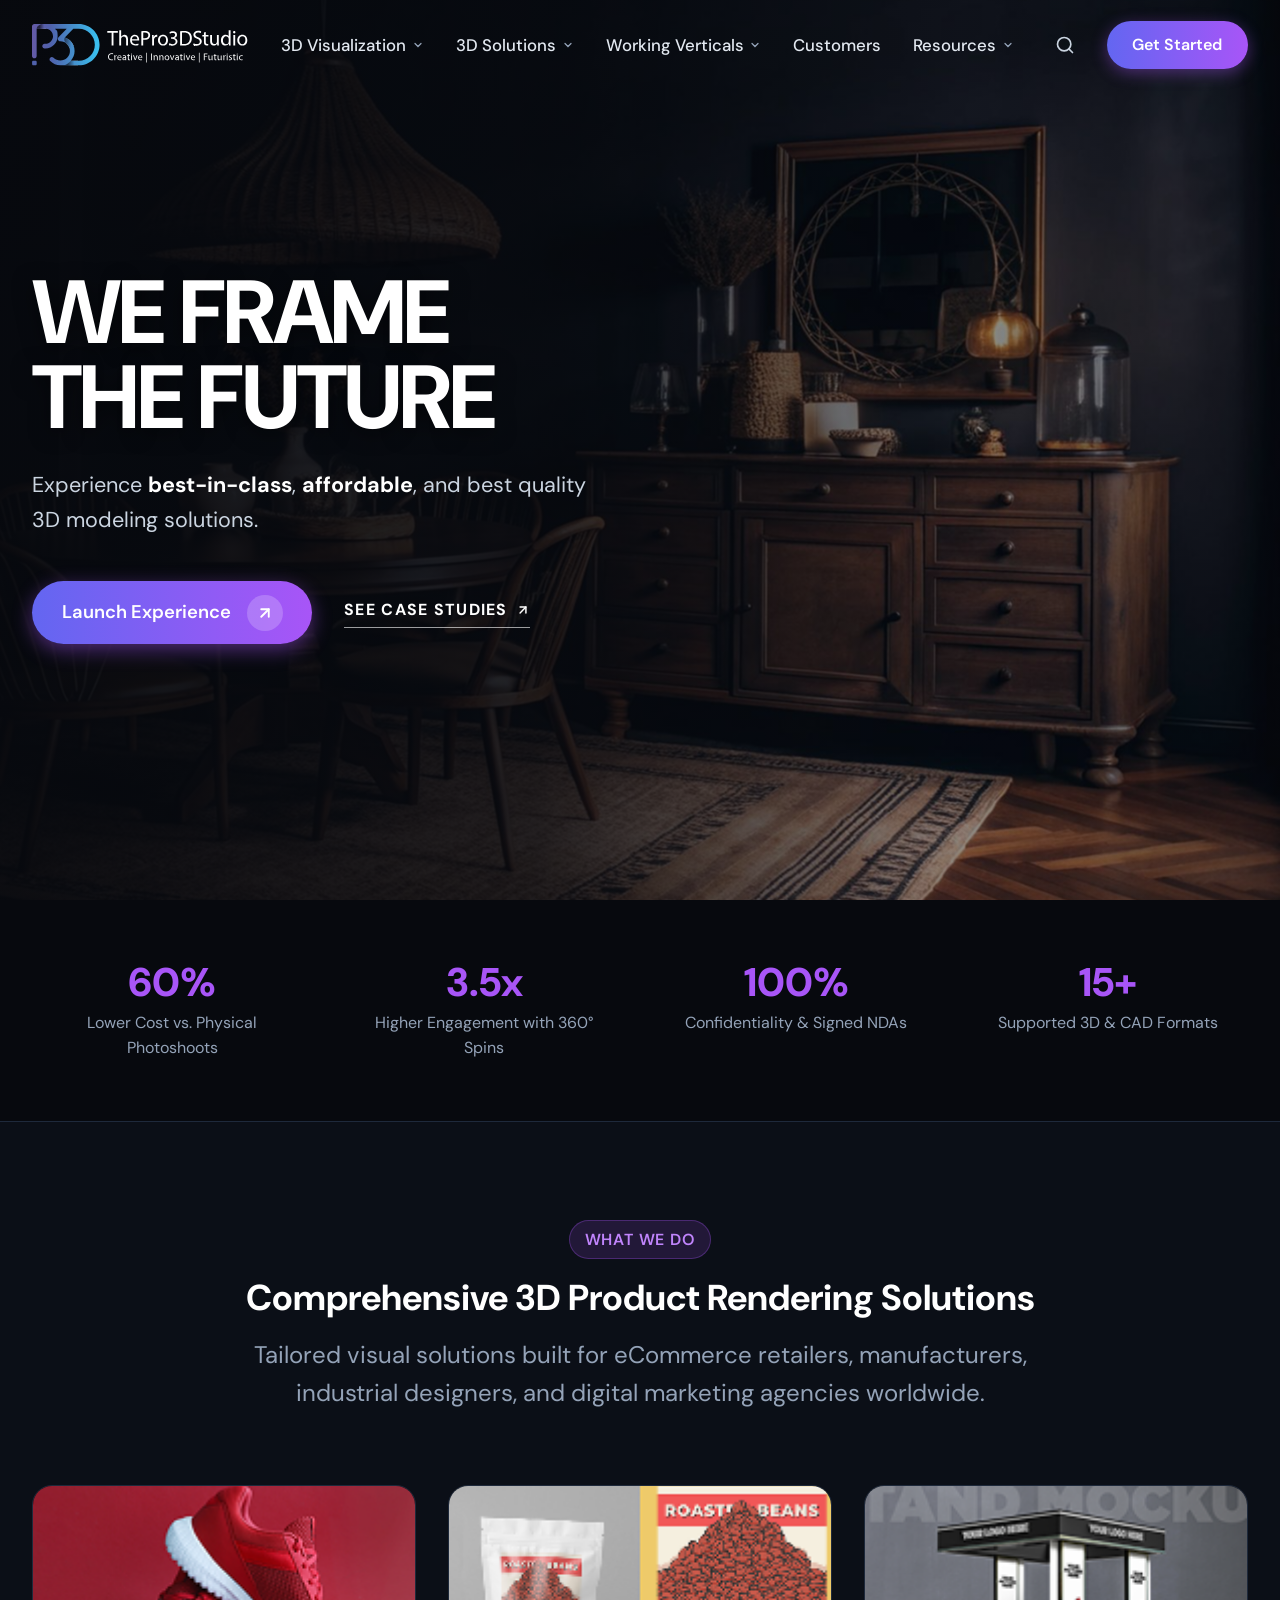
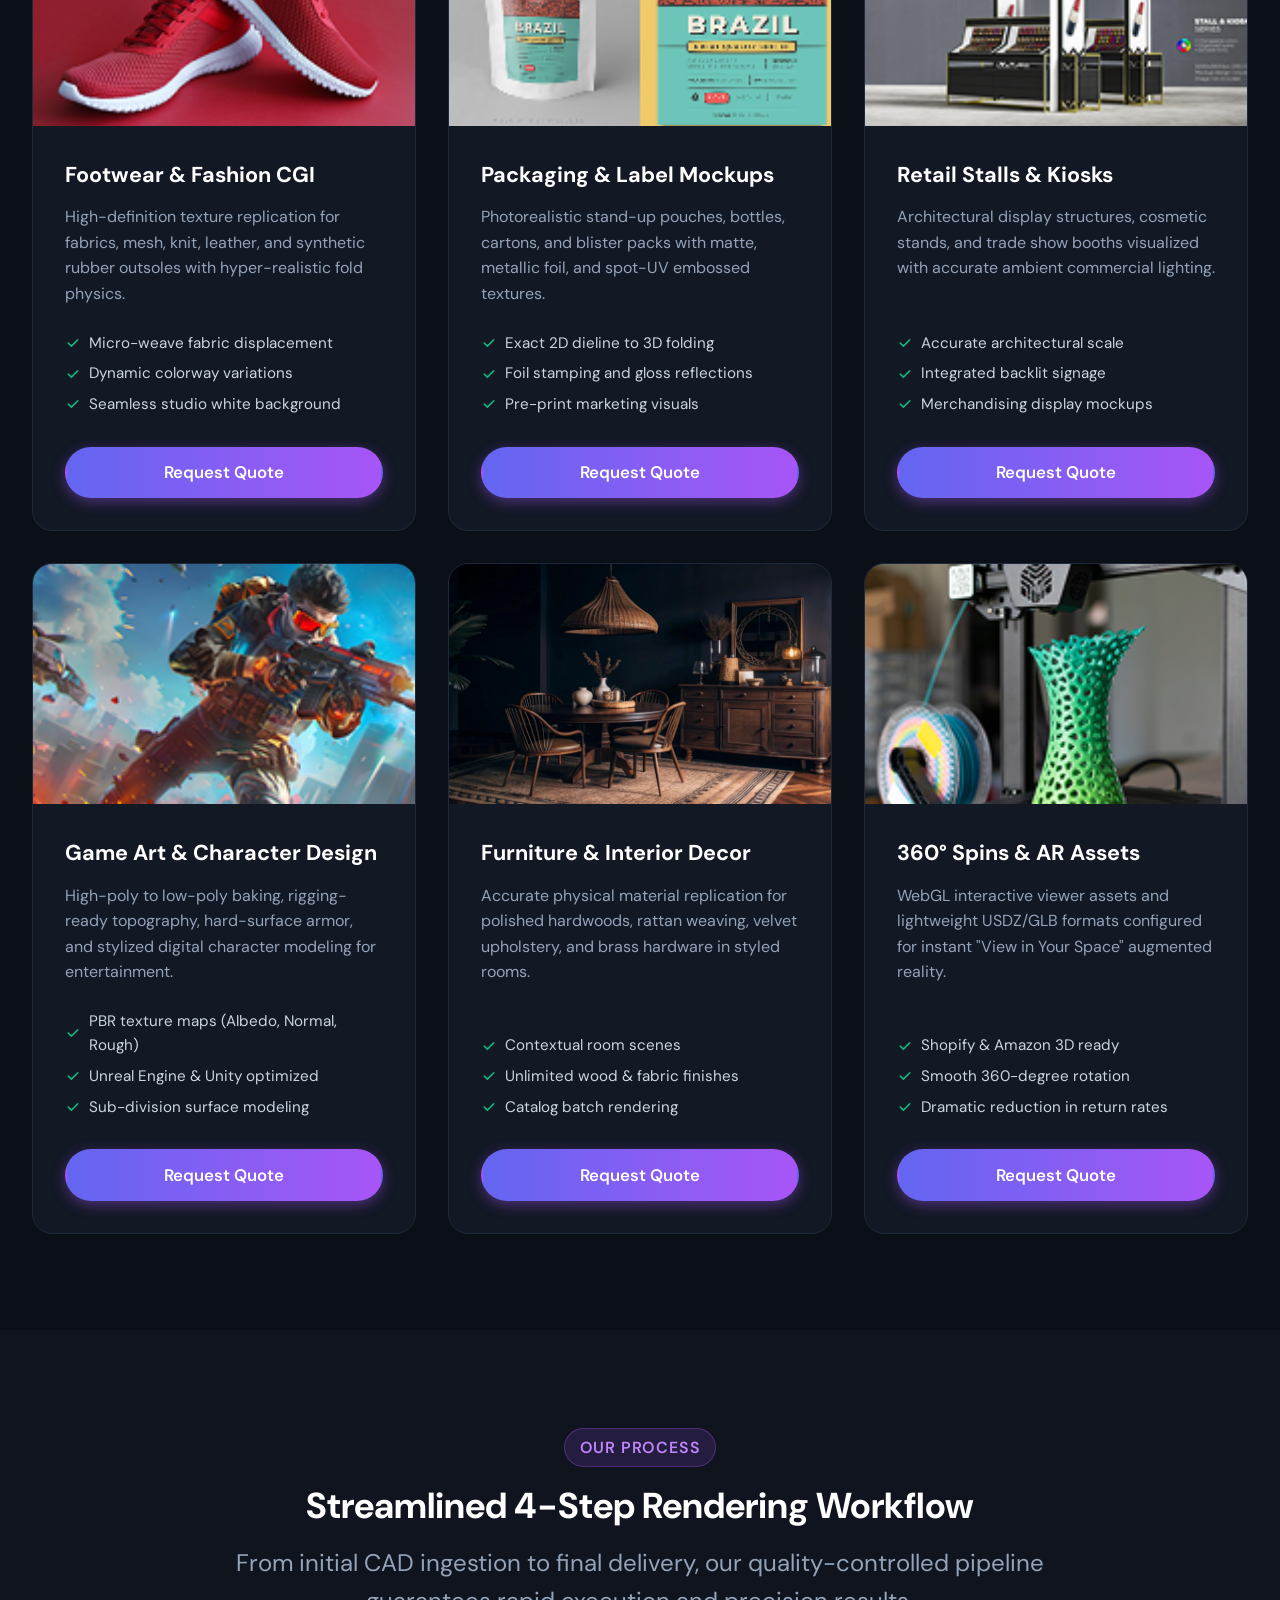
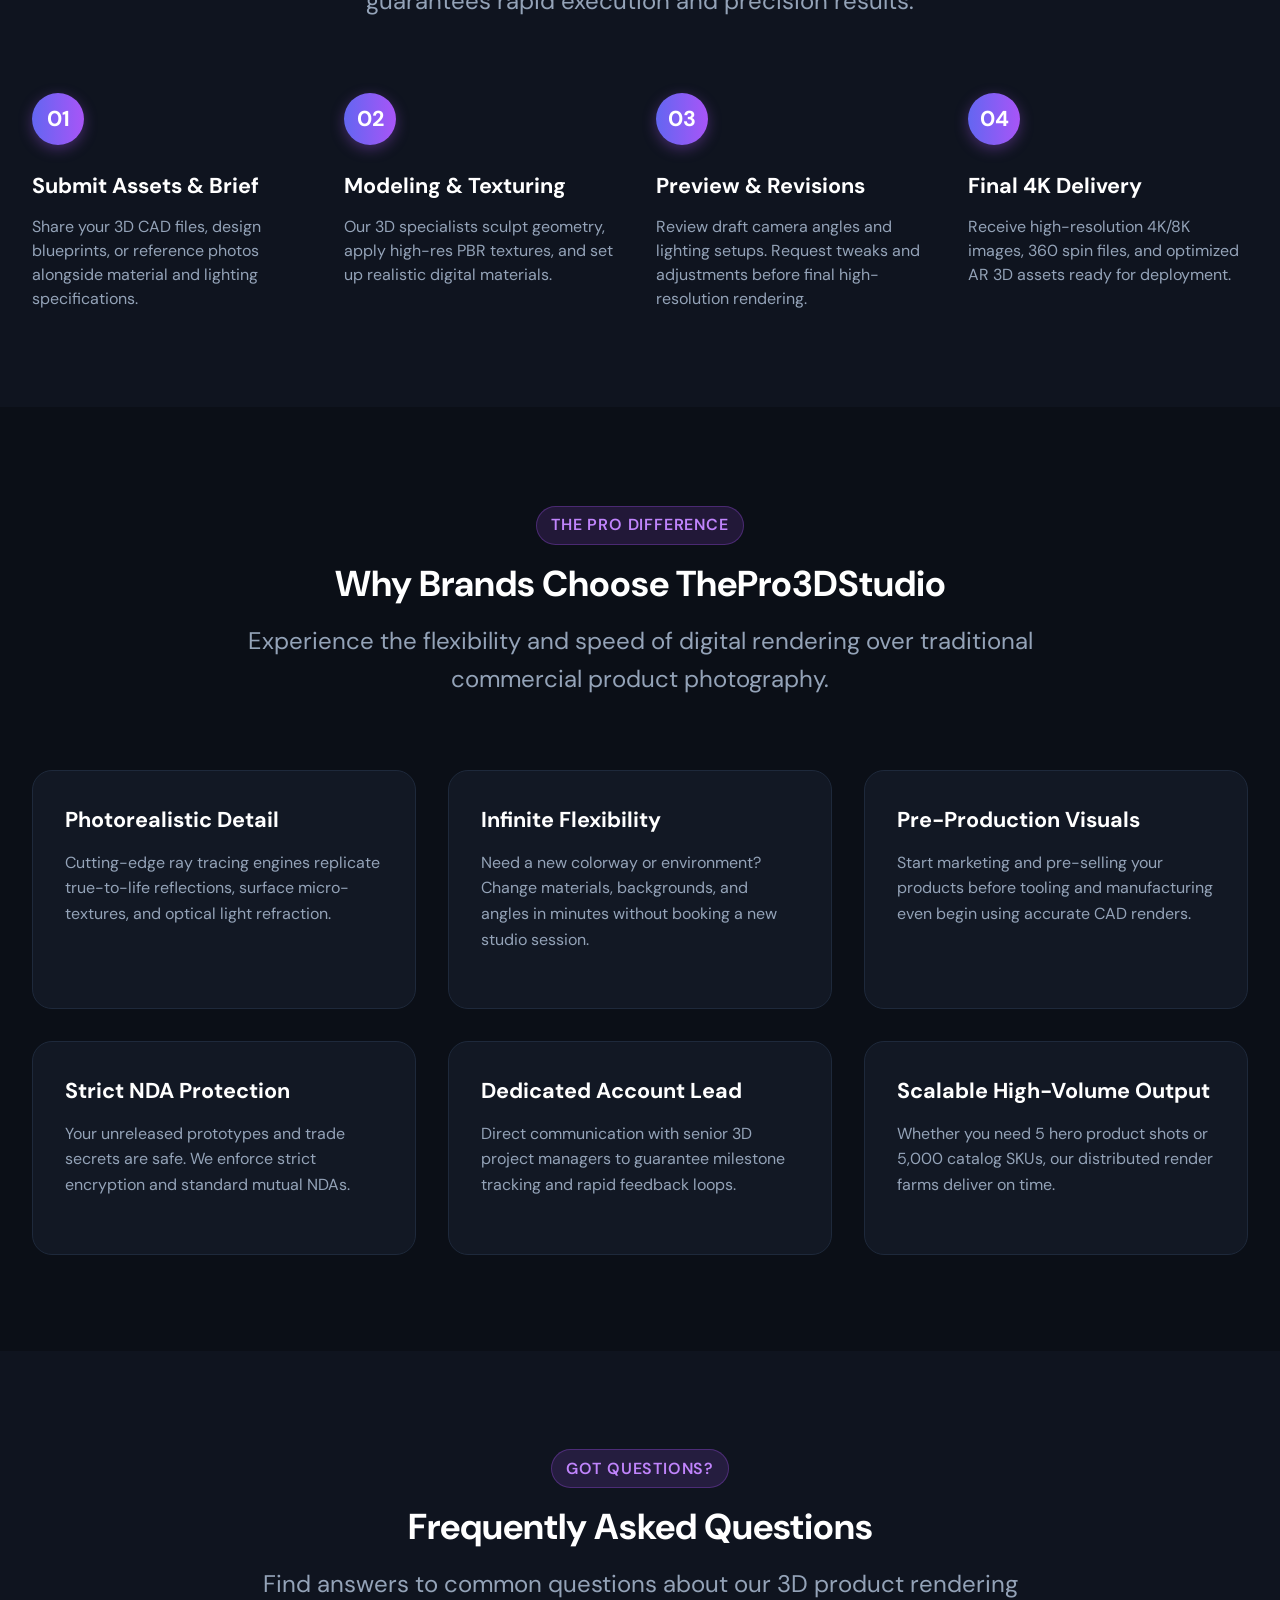
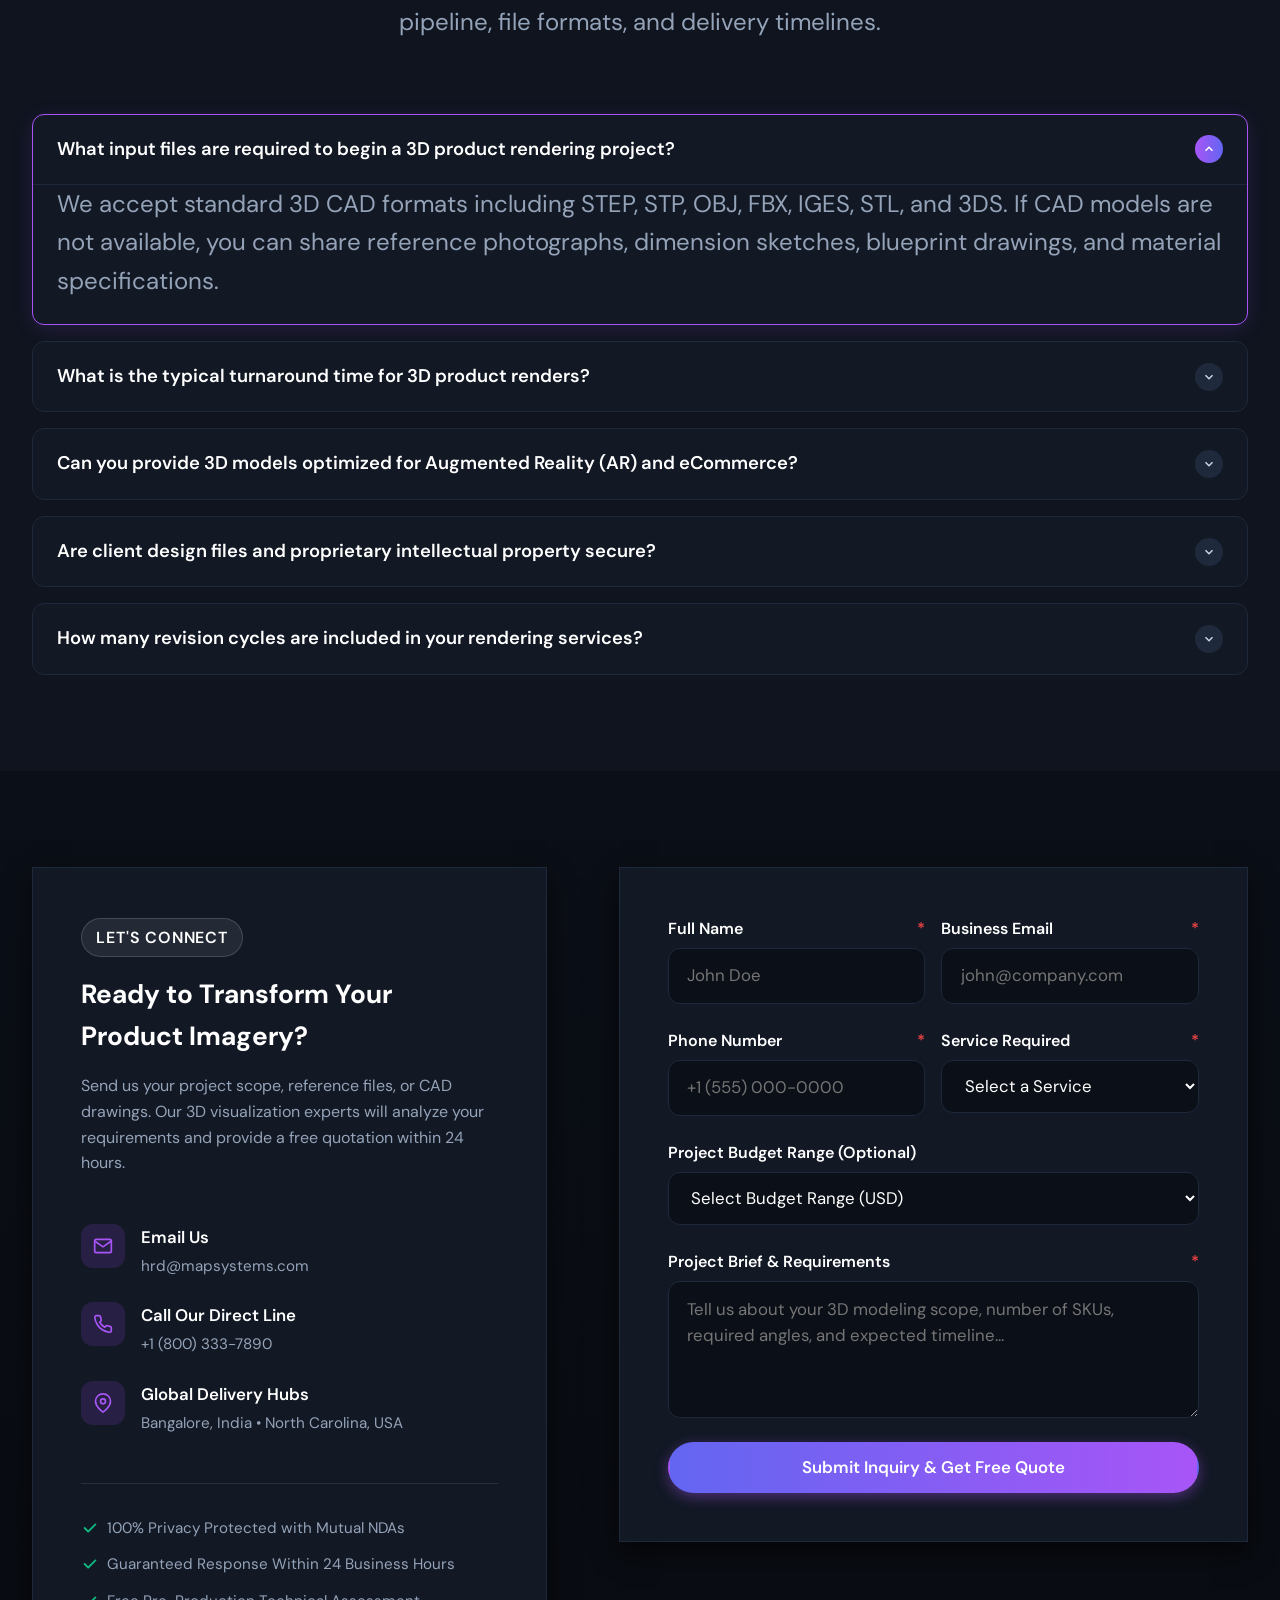
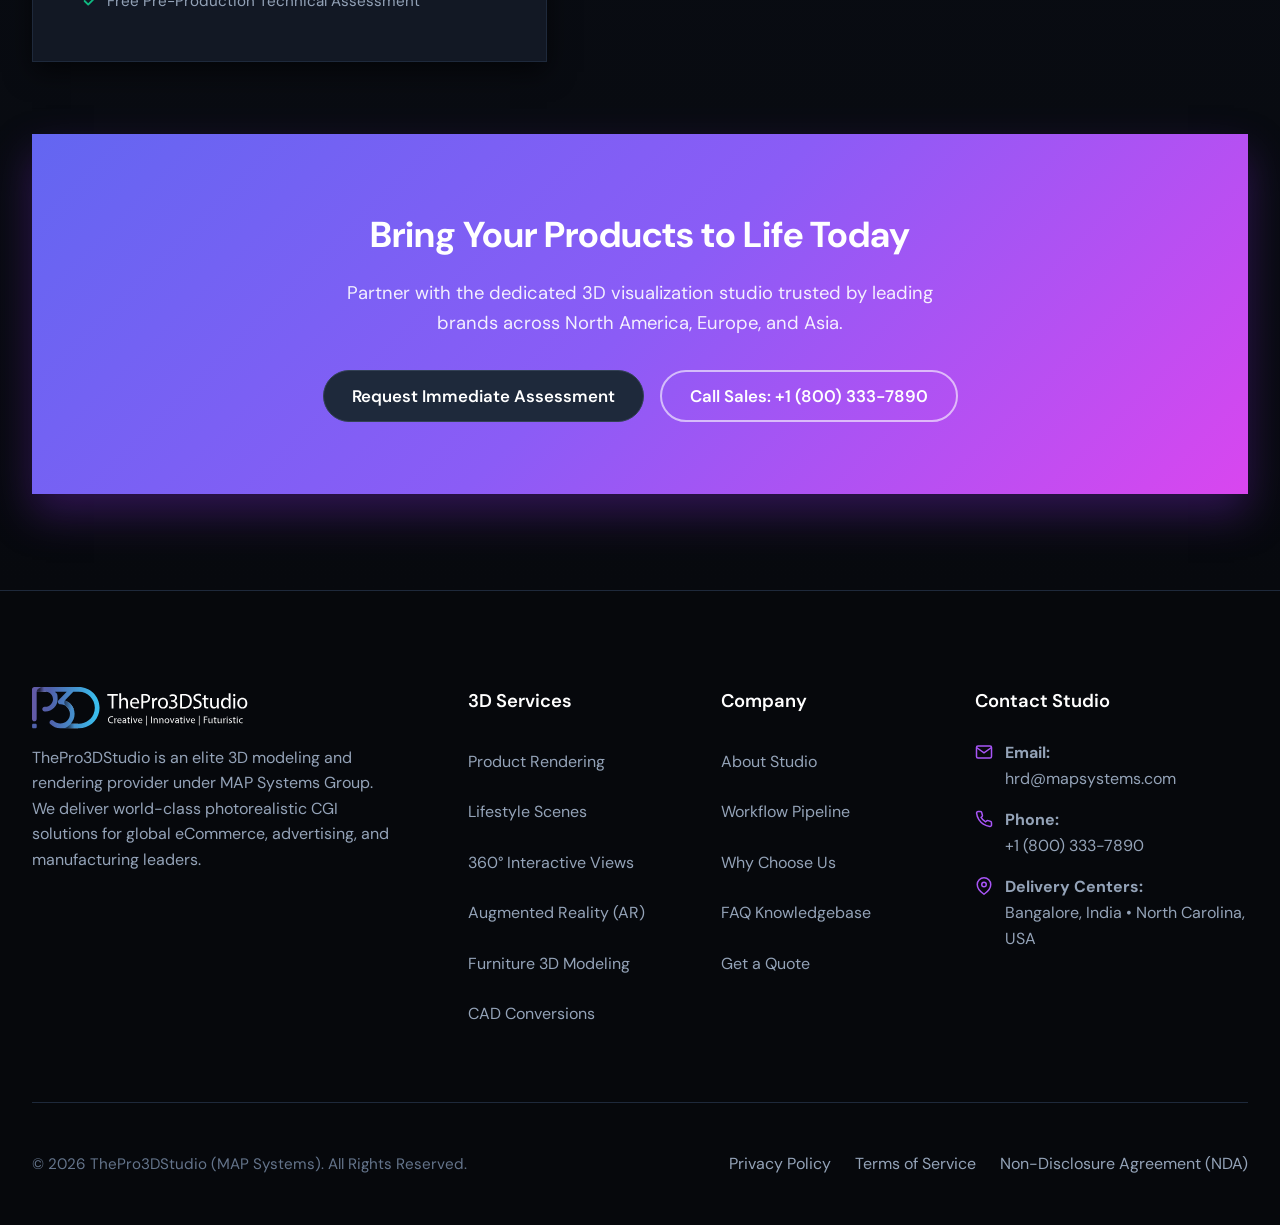
==== commit 8062e03b: "style: exact match for hero section and navbar to Figma design reference" ====
--- a/product-services.html
+++ b/product-services.html
@@ -7,38 +7,38 @@
   <meta http-equiv="X-UA-Compatible" content="IE=edge">
 
   <!-- Primary SEO Meta Tags (Task 4) -->
-  <title>Photorealistic 3D Product Rendering Services | ThePro3DStudio</title>
-  <meta name="title" content="Photorealistic 3D Product Rendering Services | ThePro3DStudio">
-  <meta name="description" content="Elevate your eCommerce sales with studio-quality 3D product rendering, lifestyle visuals, 360-degree interactive spins, and AR-ready models. Fast turnaround and guaranteed precision.">
-  <meta name="keywords" content="3D product rendering, 3D modeling, photorealistic rendering, CGI product images, ecommerce product visualization, 360 product view, augmented reality 3D">
+  <title>We Frame The Future | 3D Product Rendering & Modeling Services | ThePro3DStudio</title>
+  <meta name="title" content="We Frame The Future | 3D Product Rendering & Modeling Services | ThePro3DStudio">
+  <meta name="description" content="Experience best-in-class, affordable, and best quality 3D modeling and rendering solutions. Photorealistic eCommerce CGI, lifestyle visuals, 360 interactive spins, and AR assets.">
+  <meta name="keywords" content="3D product rendering, 3D modeling solutions, photorealistic rendering, CGI product images, ecommerce product visualization, 360 product view, augmented reality 3D">
   <meta name="robots" content="index, follow, max-snippet:-1, max-image-preview:large, max-video-preview:-1">
   <link rel="canonical" href="https://professional3dservices.com/3d-rendering/product-services.html">
 
   <!-- Open Graph / Facebook Metadata (Task 4) -->
   <meta property="og:type" content="website">
   <meta property="og:url" content="https://professional3dservices.com/3d-rendering/product-services.html">
-  <meta property="og:title" content="Photorealistic 3D Product Rendering Services | ThePro3DStudio">
-  <meta property="og:description" content="Studio-quality 3D product rendering, lifestyle visuals, 360-degree interactive spins, and AR models for global brands. Request a free quote today.">
-  <meta property="og:image" content="https://professional3dservices.com/assets/images/hero/hero-3d-render.svg">
-  <meta property="og:image:alt" content="Photorealistic 3D Product Rendering Showcase">
+  <meta property="og:title" content="We Frame The Future | 3D Product Rendering & Modeling Services | ThePro3DStudio">
+  <meta property="og:description" content="Experience best-in-class, affordable, and best quality 3D modeling solutions. Request a free quote today.">
+  <meta property="og:image" content="https://professional3dservices.com/assets/images/hero/hero-bg.png">
+  <meta property="og:image:alt" content="ThePro3DStudio Photorealistic 3D Interior & Product Rendering">
   <meta property="og:site_name" content="ThePro3DStudio">
   <meta property="og:locale" content="en_US">
 
   <!-- Twitter Card Metadata (Task 4) -->
   <meta name="twitter:card" content="summary_large_image">
   <meta name="twitter:url" content="https://professional3dservices.com/3d-rendering/product-services.html">
-  <meta name="twitter:title" content="Photorealistic 3D Product Rendering Services | ThePro3DStudio">
-  <meta name="twitter:description" content="Elevate your eCommerce conversions with studio-quality 3D product rendering and AR-ready models.">
-  <meta name="twitter:image" content="https://professional3dservices.com/assets/images/hero/hero-3d-render.svg">
+  <meta name="twitter:title" content="We Frame The Future | 3D Product Rendering & Modeling Services | ThePro3DStudio">
+  <meta name="twitter:description" content="Experience best-in-class, affordable, and best quality 3D modeling solutions.">
+  <meta name="twitter:image" content="https://professional3dservices.com/assets/images/hero/hero-bg.png">
 
   <!-- Favicon -->
-  <link rel="icon" type="image/svg+xml" href="assets/images/logo/logo.svg">
+  <link rel="icon" type="image/svg+xml" href="assets/images/hero/logo.svg">
 
   <!-- Preconnect to Google Fonts for Performance (Task 6) -->
   <link rel="preconnect" href="https://fonts.googleapis.com">
   <link rel="preconnect" href="https://fonts.gstatic.com" crossorigin>
 
-  <!-- Stylesheets (DM Sans 18pt typography loaded via variables.css) -->
+  <!-- Stylesheets (DM Sans 18pt typography loaded globally via variables.css) -->
   <link rel="stylesheet" href="assets/css/reset.css">
   <link rel="stylesheet" href="assets/css/variables.css">
   <link rel="stylesheet" href="assets/css/components.css">
@@ -51,13 +51,13 @@
   {
     "@context": "https://schema.org",
     "@type": "Service",
-    "name": "3D Product Rendering Services",
+    "name": "3D Product Rendering & Modeling Services",
     "serviceType": "3D Visualization & CGI Rendering",
     "provider": {
       "@type": "Organization",
       "name": "ThePro3DStudio - MAP Systems Group",
       "url": "https://professional3dservices.com",
-      "logo": "https://professional3dservices.com/assets/images/logo/logo.svg",
+      "logo": "https://professional3dservices.com/assets/images/hero/logo.svg",
       "email": "hrd@mapsystems.com",
       "telephone": "+1-800-333-7890",
       "sameAs": [
@@ -66,10 +66,7 @@
       ]
     },
     "description": "High-fidelity photorealistic 3D product rendering, lifestyle CGI, 360-degree interactive models, and AR assets for global eCommerce brands.",
-    "areaServed": {
-      "@type": "GeoShape",
-      "box": "Global"
-    },
+    "areaServed": "Global",
     "hasOfferCatalog": {
       "@type": "OfferCatalog",
       "name": "3D Rendering Catalog",
@@ -146,7 +143,7 @@
         "name": "What input files are required to begin a 3D product rendering project?",
         "acceptedAnswer": {
           "@type": "Answer",
-          "text": "We accept various standard 3D CAD formats including STEP, STP, OBJ, FBX, IGES, STL, and 3DS. If CAD models are not available, you can share reference photographs, dimension sketches, blueprint drawings, and material specifications."
+          "text": "We accept standard 3D CAD formats including STEP, STP, OBJ, FBX, IGES, STL, and 3DS. If CAD models are not available, you can share reference photographs, dimension sketches, blueprint drawings, and material specifications."
         }
       },
       {
@@ -154,7 +151,7 @@
         "name": "What is the typical turnaround time for 3D product renders?",
         "acceptedAnswer": {
           "@type": "Answer",
-          "text": "Standard product renders are typically delivered within 24 to 48 business hours for initial previews. Complex lifestyle environments or multi-angle product catalogs are scoped with milestone timelines to match your launch schedule."
+          "text": "Standard product renders are delivered within 24 to 48 business hours for initial milestones. Complex lifestyle environments or multi-angle product catalogs are scoped with milestone schedules to match your launch date."
         }
       },
       {
@@ -188,31 +185,72 @@
 <body>
 
   <!-- ==========================================================================
-       Site Header & Responsive Navigation (Task 1 & Task 2)
+       Site Header & Responsive Navigation (Exact Figma Reference)
        ========================================================================== -->
   <header class="site-header" id="siteHeader">
     <div class="container header-inner">
-      <!-- Brand Logo -->
+      <!-- Brand Logo (White SVG from Figma) -->
       <a href="product-services.html" class="brand-logo" aria-label="ThePro3DStudio Home">
-        <div class="brand-logo-icon">3D</div>
-        <span>ThePro<span class="accent">3D</span>Studio</span>
+        <img src="assets/images/hero/logo.svg" alt="ThePro3DStudio - Creative | Innovative | Futuristic" class="brand-logo-img" width="220" height="42">
       </a>
 
-      <!-- Desktop Navigation Links -->
+      <!-- Desktop Navigation Menu (Figma Menu) -->
       <nav class="nav-menu" aria-label="Main Navigation">
-        <a href="#services" class="nav-link">Services</a>
-        <a href="#process" class="nav-link">How We Work</a>
-        <a href="#why-us" class="nav-link">Why Choose Us</a>
-        <a href="#faq" class="nav-link">FAQs</a>
-        <a href="#contact" class="nav-link">Contact</a>
+        <div class="nav-item">
+          <a href="#services" class="nav-link">
+            <span>3D Visualization</span>
+            <svg class="chevron" viewBox="0 0 24 24" fill="none" stroke-width="2.5" stroke-linecap="round"><polyline points="6 9 12 15 18 9"></polyline></svg>
+          </a>
+        </div>
+        <div class="nav-item">
+          <a href="#services" class="nav-link">
+            <span>3D Solutions</span>
+            <svg class="chevron" viewBox="0 0 24 24" fill="none" stroke-width="2.5" stroke-linecap="round"><polyline points="6 9 12 15 18 9"></polyline></svg>
+          </a>
+        </div>
+        <div class="nav-item">
+          <a href="#services" class="nav-link">
+            <span>Working Verticals</span>
+            <svg class="chevron" viewBox="0 0 24 24" fill="none" stroke-width="2.5" stroke-linecap="round"><polyline points="6 9 12 15 18 9"></polyline></svg>
+          </a>
+        </div>
+        <div class="nav-item">
+          <a href="#why-us" class="nav-link">
+            <span>Customers</span>
+          </a>
+        </div>
+        <div class="nav-item">
+          <a href="#faq" class="nav-link">
+            <span>Resources</span>
+            <svg class="chevron" viewBox="0 0 24 24" fill="none" stroke-width="2.5" stroke-linecap="round"><polyline points="6 9 12 15 18 9"></polyline></svg>
+          </a>
+        </div>
       </nav>
 
-      <!-- Header Action Buttons & Hamburger -->
+      <!-- Header Actions: Search Button + Purple Gradient 'Get Started' Button + Hamburger -->
       <div class="header-actions">
-        <a href="#contact" class="btn btn-primary">Get a Quote</a>
+        <!-- Search Button -->
+        <button class="btn-search" aria-label="Search site">
+          <svg width="20" height="20" viewBox="0 0 24 24" fill="none" stroke="currentColor" stroke-width="2" stroke-linecap="round" stroke-linejoin="round">
+            <circle cx="11" cy="11" r="8"></circle>
+            <line x1="21" y1="21" x2="16.65" y2="16.65"></line>
+          </svg>
+        </button>
+
+        <!-- Get Started Button -->
+        <a href="#contact" class="btn-get-started">Get Started</a>
+
+        <!-- Mobile Hamburger Button -->
         <button class="hamburger" id="hamburgerBtn" aria-label="Toggle navigation menu" aria-expanded="false" aria-controls="mobileNav">
-          <svg class="hamburger-icon open-icon" width="28" height="28" viewBox="0 0 24 24" fill="none" stroke="#0f172a" stroke-width="2.5" stroke-linecap="round"><line x1="3" y1="6" x2="21" y2="6"></line><line x1="3" y1="12" x2="21" y2="12"></line><line x1="3" y1="18" x2="21" y2="18"></line></svg>
-          <svg class="hamburger-icon close-icon" width="28" height="28" viewBox="0 0 24 24" fill="none" stroke="#0f172a" stroke-width="2.5" stroke-linecap="round" style="display:none;"><line x1="18" y1="6" x2="6" y2="18"></line><line x1="6" y1="6" x2="18" y2="18"></line></svg>
+          <svg class="hamburger-icon open-icon" width="28" height="28" viewBox="0 0 24 24" fill="none" stroke="currentColor" stroke-width="2.5" stroke-linecap="round">
+            <line x1="3" y1="6" x2="21" y2="6"></line>
+            <line x1="3" y1="12" x2="21" y2="12"></line>
+            <line x1="3" y1="18" x2="21" y2="18"></line>
+          </svg>
+          <svg class="hamburger-icon close-icon" width="28" height="28" viewBox="0 0 24 24" fill="none" stroke="currentColor" stroke-width="2.5" stroke-linecap="round" style="display:none;">
+            <line x1="18" y1="6" x2="6" y2="18"></line>
+            <line x1="6" y1="6" x2="18" y2="18"></line>
+          </svg>
         </button>
       </div>
     </div>
@@ -222,76 +260,55 @@
   <div class="mobile-backdrop" id="mobileBackdrop"></div>
   <aside class="mobile-nav" id="mobileNav" aria-label="Mobile Navigation">
     <div class="mobile-nav-links">
-      <a href="#services" class="mobile-nav-link">Services</a>
-      <a href="#process" class="mobile-nav-link">How We Work</a>
-      <a href="#why-us" class="mobile-nav-link">Why Choose Us</a>
-      <a href="#faq" class="mobile-nav-link">FAQs</a>
+      <a href="#services" class="mobile-nav-link">3D Visualization</a>
+      <a href="#services" class="mobile-nav-link">3D Solutions</a>
+      <a href="#services" class="mobile-nav-link">Working Verticals</a>
+      <a href="#why-us" class="mobile-nav-link">Customers</a>
+      <a href="#faq" class="mobile-nav-link">Resources</a>
       <a href="#contact" class="mobile-nav-link">Contact</a>
     </div>
     <div class="mobile-nav-footer">
-      <a href="#contact" class="btn btn-primary btn-block">Request a Quote</a>
+      <a href="#contact" class="btn-get-started btn-block">Get Started</a>
     </div>
   </aside>
 
   <main id="mainContent">
 
     <!-- ==========================================================================
-         Hero Section (Task 1)
+         Hero Section (Exact Figma Match: WE FRAME THE FUTURE)
          ========================================================================== -->
     <section class="section hero-section" id="hero">
-      <div class="container">
-        <div class="hero-grid">
-          <!-- Left Column: Copy & Value Proposition -->
-          <div class="hero-content">
-            <div class="badge badge-primary hero-badge">
-              <span>✦</span> Next-Gen 3D Visualization
-            </div>
-            <h1 class="hero-title">
-              Photorealistic <span class="highlight">3D Product Rendering</span> That Drives Conversions
-            </h1>
-            <p class="hero-description">
-              Transform your physical products and CAD designs into photorealistic CGI visuals. From clean eCommerce catalog shots to immersive lifestyle environments and interactive 360° spins—we bring your products to life.
-            </p>
-            <div class="hero-actions">
-              <a href="#contact" class="btn btn-primary">Get Your Free Quote</a>
-              <a href="#services" class="btn btn-outline">Explore Capabilities</a>
-            </div>
-            <!-- Trust Indicators -->
-            <div class="hero-trust-indicators">
-              <div class="trust-item">
-                <span class="trust-number">5,000+</span>
-                <span class="trust-label">3D Models Rendered</span>
-              </div>
-              <div class="trust-item">
-                <span class="trust-number">99.8%</span>
-                <span class="trust-label">Dimensional Accuracy</span>
-              </div>
-              <div class="trust-item">
-                <span class="trust-number">24-48h</span>
-                <span class="trust-label">First Milestone Turnaround</span>
-              </div>
-            </div>
-          </div>
-
-          <!-- Right Column: Interactive 3D Showcase Graphic -->
-          <div class="hero-media">
-            <div class="floating-pill pill-top-right">
-              <span style="color:#10b981;">●</span> Ray-Traced Lighting
-            </div>
-            <div class="floating-pill pill-bottom-left">
-              <span>⚡</span> 4K Ultra-HD Resolution
-            </div>
-            <div class="hero-visual-card">
-              <div class="hero-render-preview">
-                <img src="assets/images/hero/hero-bg.png" 
-                     alt="Photorealistic 3D Interior and Furniture Rendering with Ray-Traced Lighting" 
-                     width="1920" 
-                     height="1020" 
-                     loading="eager" 
-                     fetchpriority="high"
-                     style="width: 100%; height: 100%; object-fit: cover; border-radius: inherit;">
-              </div>
-            </div>
+      <div class="hero-container">
+        <div class="hero-content">
+          <!-- Main Hero Heading -->
+          <h1 class="hero-title">
+            WE FRAME<br>THE FUTURE
+          </h1>
+
+          <!-- Hero Subtitle -->
+          <p class="hero-subtitle">
+            Experience <strong>best-in-class</strong>, <strong>affordable</strong>, and best quality 3D modeling solutions.
+          </p>
+
+          <!-- Dual Hero CTA Buttons -->
+          <div class="hero-cta-group">
+            <a href="#contact" class="btn-launch-exp">
+              <span>Launch Experience</span>
+              <span class="arrow-circle" aria-hidden="true">
+                <svg width="18" height="18" viewBox="0 0 24 24" fill="none" stroke="currentColor" stroke-width="2.5" stroke-linecap="round" stroke-linejoin="round">
+                  <line x1="7" y1="17" x2="17" y2="7"></line>
+                  <polyline points="7 7 17 7 17 17"></polyline>
+                </svg>
+              </span>
+            </a>
+
+            <a href="#services" class="btn-case-studies">
+              <span>SEE CASE STUDIES</span>
+              <svg viewBox="0 0 24 24" fill="none" stroke="currentColor" stroke-width="2.5" stroke-linecap="round" stroke-linejoin="round" aria-hidden="true">
+                <line x1="7" y1="17" x2="17" y2="7"></line>
+                <polyline points="7 7 17 7 17 17"></polyline>
+              </svg>
+            </a>
           </div>
         </div>
       </div>
@@ -324,12 +341,12 @@
     </section>
 
     <!-- ==========================================================================
-         Services Grid Section (Task 1)
+         Services Grid Section (Using Extracted Figma Product Renders)
          ========================================================================== -->
     <section class="section" id="services">
       <div class="container">
         <div class="section-header">
-          <div class="badge badge-primary">Our Solutions</div>
+          <div class="badge badge-primary">What We Do</div>
           <h2 class="section-title">Comprehensive 3D Product Rendering Solutions</h2>
           <p class="section-subtitle">
             Tailored visual solutions built for eCommerce retailers, manufacturers, industrial designers, and digital marketing agencies worldwide.
@@ -337,141 +354,141 @@
         </div>
 
         <div class="grid grid-3">
-          <!-- Service Card 1 -->
+          <!-- Service Card 1: Footwear / Fashion Product -->
           <article class="card service-card">
             <div class="service-card-media">
-              <img src="assets/images/services/white-bg-render.svg" 
-                   alt="White Background 3D Product Rendering for eCommerce" 
+              <img src="assets/images/services/What We Do/Sec1.png" 
+                   alt="Footwear and Fashion 3D Product Rendering" 
                    width="400" 
                    height="240" 
                    loading="lazy">
             </div>
             <div class="service-card-body">
-              <h3 class="service-card-title">White Background Renders</h3>
+              <h3 class="service-card-title">Footwear & Fashion CGI</h3>
               <p class="service-card-desc">
-                Crisp, shadow-perfect, studio-lit imagery designed for Amazon, Shopify, and global eCommerce platforms to drive buyer confidence.
+                High-definition texture replication for fabrics, mesh, knit, leather, and synthetic rubber outsoles with hyper-realistic fold physics.
               </p>
               <ul class="service-card-features">
-                <li><svg width="16" height="16" viewBox="0 0 20 20" fill="currentColor"><path fill-rule="evenodd" d="M16.707 5.293a1 1 0 010 1.414l-8 8a1 1 0 01-1.414 0l-4-4a1 1 0 011.414-1.414L8 12.586l7.293-7.293a1 1 0 011.414 0z" clip-rule="evenodd"/></svg> Seamless white or transparent background</li>
-                <li><svg width="16" height="16" viewBox="0 0 20 20" fill="currentColor"><path fill-rule="evenodd" d="M16.707 5.293a1 1 0 010 1.414l-8 8a1 1 0 01-1.414 0l-4-4a1 1 0 011.414-1.414L8 12.586l7.293-7.293a1 1 0 011.414 0z" clip-rule="evenodd"/></svg> Accurate contact shadows and reflections</li>
-                <li><svg width="16" height="16" viewBox="0 0 20 20" fill="currentColor"><path fill-rule="evenodd" d="M16.707 5.293a1 1 0 010 1.414l-8 8a1 1 0 01-1.414 0l-4-4a1 1 0 011.414-1.414L8 12.586l7.293-7.293a1 1 0 011.414 0z" clip-rule="evenodd"/></svg> Amazon & marketplace compliant</li>
+                <li><svg width="16" height="16" viewBox="0 0 20 20" fill="currentColor"><path fill-rule="evenodd" d="M16.707 5.293a1 1 0 010 1.414l-8 8a1 1 0 01-1.414 0l-4-4a1 1 0 011.414-1.414L8 12.586l7.293-7.293a1 1 0 011.414 0z" clip-rule="evenodd"/></svg> Micro-weave fabric displacement</li>
+                <li><svg width="16" height="16" viewBox="0 0 20 20" fill="currentColor"><path fill-rule="evenodd" d="M16.707 5.293a1 1 0 010 1.414l-8 8a1 1 0 01-1.414 0l-4-4a1 1 0 011.414-1.414L8 12.586l7.293-7.293a1 1 0 011.414 0z" clip-rule="evenodd"/></svg> Dynamic colorway variations</li>
+                <li><svg width="16" height="16" viewBox="0 0 20 20" fill="currentColor"><path fill-rule="evenodd" d="M16.707 5.293a1 1 0 010 1.414l-8 8a1 1 0 01-1.414 0l-4-4a1 1 0 011.414-1.414L8 12.586l7.293-7.293a1 1 0 011.414 0z" clip-rule="evenodd"/></svg> Seamless studio white background</li>
               </ul>
-              <a href="#contact" class="btn btn-outline">Request Quote</a>
+              <a href="#contact" class="btn btn-primary">Request Quote</a>
             </div>
           </article>
 
-          <!-- Service Card 2 -->
+          <!-- Service Card 2: Packaging & Labeling -->
           <article class="card service-card">
             <div class="service-card-media">
-              <img src="assets/images/services/lifestyle-render.svg" 
-                   alt="Photorealistic Lifestyle 3D Environment Rendering" 
+              <img src="assets/images/services/What We Do/Sec2.png" 
+                   alt="Packaging and Pouch Label 3D Modeling" 
                    width="400" 
                    height="240" 
                    loading="lazy">
             </div>
             <div class="service-card-body">
-              <h3 class="service-card-title">Lifestyle & Contextual Renders</h3>
+              <h3 class="service-card-title">Packaging & Label Mockups</h3>
               <p class="service-card-desc">
-                Immerse your product in photorealistic custom interior, architectural, or outdoor environments that evoke emotion and tell your brand story.
+                Photorealistic stand-up pouches, bottles, cartons, and blister packs with matte, metallic foil, and spot-UV embossed textures.
               </p>
               <ul class="service-card-features">
-                <li><svg width="16" height="16" viewBox="0 0 20 20" fill="currentColor"><path fill-rule="evenodd" d="M16.707 5.293a1 1 0 010 1.414l-8 8a1 1 0 01-1.414 0l-4-4a1 1 0 011.414-1.414L8 12.586l7.293-7.293a1 1 0 011.414 0z" clip-rule="evenodd"/></svg> Custom architectural interior scenes</li>
-                <li><svg width="16" height="16" viewBox="0 0 20 20" fill="currentColor"><path fill-rule="evenodd" d="M16.707 5.293a1 1 0 010 1.414l-8 8a1 1 0 01-1.414 0l-4-4a1 1 0 011.414-1.414L8 12.586l7.293-7.293a1 1 0 011.414 0z" clip-rule="evenodd"/></svg> Natural lighting and photorealistic depth</li>
-                <li><svg width="16" height="16" viewBox="0 0 20 20" fill="currentColor"><path fill-rule="evenodd" d="M16.707 5.293a1 1 0 010 1.414l-8 8a1 1 0 01-1.414 0l-4-4a1 1 0 011.414-1.414L8 12.586l7.293-7.293a1 1 0 011.414 0z" clip-rule="evenodd"/></svg> No physical studio or staging costs</li>
+                <li><svg width="16" height="16" viewBox="0 0 20 20" fill="currentColor"><path fill-rule="evenodd" d="M16.707 5.293a1 1 0 010 1.414l-8 8a1 1 0 01-1.414 0l-4-4a1 1 0 011.414-1.414L8 12.586l7.293-7.293a1 1 0 011.414 0z" clip-rule="evenodd"/></svg> Exact 2D dieline to 3D folding</li>
+                <li><svg width="16" height="16" viewBox="0 0 20 20" fill="currentColor"><path fill-rule="evenodd" d="M16.707 5.293a1 1 0 010 1.414l-8 8a1 1 0 01-1.414 0l-4-4a1 1 0 011.414-1.414L8 12.586l7.293-7.293a1 1 0 011.414 0z" clip-rule="evenodd"/></svg> Foil stamping and gloss reflections</li>
+                <li><svg width="16" height="16" viewBox="0 0 20 20" fill="currentColor"><path fill-rule="evenodd" d="M16.707 5.293a1 1 0 010 1.414l-8 8a1 1 0 01-1.414 0l-4-4a1 1 0 011.414-1.414L8 12.586l7.293-7.293a1 1 0 011.414 0z" clip-rule="evenodd"/></svg> Pre-print marketing visuals</li>
               </ul>
-              <a href="#contact" class="btn btn-outline">Request Quote</a>
+              <a href="#contact" class="btn btn-primary">Request Quote</a>
             </div>
           </article>
 
-          <!-- Service Card 3 -->
+          <!-- Service Card 3: Retail & Exhibition Kiosks -->
           <article class="card service-card">
             <div class="service-card-media">
-              <img src="assets/images/services/360-spin.svg" 
-                   alt="360 Degree Interactive Product Spin Visualization" 
+              <img src="assets/images/services/What We Do/Sec3.png" 
+                   alt="Retail Kiosk and Exhibition Display 3D Visualization" 
                    width="400" 
                    height="240" 
                    loading="lazy">
             </div>
             <div class="service-card-body">
-              <h3 class="service-card-title">360° Interactive Product Views</h3>
+              <h3 class="service-card-title">Retail Stalls & Kiosks</h3>
               <p class="service-card-desc">
-                Enable customers to inspect every angle, contour, and detail with smooth, interactive 360-degree rotational models and zoom controls.
+                Architectural display structures, cosmetic stands, and trade show booths visualized with accurate ambient commercial lighting.
               </p>
               <ul class="service-card-features">
-                <li><svg width="16" height="16" viewBox="0 0 20 20" fill="currentColor"><path fill-rule="evenodd" d="M16.707 5.293a1 1 0 010 1.414l-8 8a1 1 0 01-1.414 0l-4-4a1 1 0 011.414-1.414L8 12.586l7.293-7.293a1 1 0 011.414 0z" clip-rule="evenodd"/></svg> High-frame-rate smooth rotations</li>
-                <li><svg width="16" height="16" viewBox="0 0 20 20" fill="currentColor"><path fill-rule="evenodd" d="M16.707 5.293a1 1 0 010 1.414l-8 8a1 1 0 01-1.414 0l-4-4a1 1 0 011.414-1.414L8 12.586l7.293-7.293a1 1 0 011.414 0z" clip-rule="evenodd"/></svg> Interactive HTML5/WebGL embed ready</li>
-                <li><svg width="16" height="16" viewBox="0 0 20 20" fill="currentColor"><path fill-rule="evenodd" d="M16.707 5.293a1 1 0 010 1.414l-8 8a1 1 0 01-1.414 0l-4-4a1 1 0 011.414-1.414L8 12.586l7.293-7.293a1 1 0 011.414 0z" clip-rule="evenodd"/></svg> Reduces product return rates significantly</li>
+                <li><svg width="16" height="16" viewBox="0 0 20 20" fill="currentColor"><path fill-rule="evenodd" d="M16.707 5.293a1 1 0 010 1.414l-8 8a1 1 0 01-1.414 0l-4-4a1 1 0 011.414-1.414L8 12.586l7.293-7.293a1 1 0 011.414 0z" clip-rule="evenodd"/></svg> Accurate architectural scale</li>
+                <li><svg width="16" height="16" viewBox="0 0 20 20" fill="currentColor"><path fill-rule="evenodd" d="M16.707 5.293a1 1 0 010 1.414l-8 8a1 1 0 01-1.414 0l-4-4a1 1 0 011.414-1.414L8 12.586l7.293-7.293a1 1 0 011.414 0z" clip-rule="evenodd"/></svg> Integrated backlit signage</li>
+                <li><svg width="16" height="16" viewBox="0 0 20 20" fill="currentColor"><path fill-rule="evenodd" d="M16.707 5.293a1 1 0 010 1.414l-8 8a1 1 0 01-1.414 0l-4-4a1 1 0 011.414-1.414L8 12.586l7.293-7.293a1 1 0 011.414 0z" clip-rule="evenodd"/></svg> Merchandising display mockups</li>
               </ul>
-              <a href="#contact" class="btn btn-outline">Request Quote</a>
+              <a href="#contact" class="btn btn-primary">Request Quote</a>
             </div>
           </article>
 
-          <!-- Service Card 4 -->
+          <!-- Service Card 4: Game Art & Sci-Fi Characters -->
           <article class="card service-card">
             <div class="service-card-media">
-              <img src="assets/images/services/ar-visualization.svg" 
-                   alt="Augmented Reality AR 3D Modeling Assets" 
+              <img src="assets/images/services/What We Do/Sec4.png" 
+                   alt="3D Character Modeling and Game Asset Art" 
                    width="400" 
                    height="240" 
                    loading="lazy">
             </div>
             <div class="service-card-body">
-              <h3 class="service-card-title">Augmented Reality (AR) Assets</h3>
+              <h3 class="service-card-title">Game Art & Character Design</h3>
               <p class="service-card-desc">
-                High-performance, lightweight 3D models configured for WebAR, iOS Quick Look (USDZ), and Android Scene Viewer (GLB/glTF).
+                High-poly to low-poly baking, rigging-ready topography, hard-surface armor, and stylized digital character modeling for entertainment.
               </p>
               <ul class="service-card-features">
-                <li><svg width="16" height="16" viewBox="0 0 20 20" fill="currentColor"><path fill-rule="evenodd" d="M16.707 5.293a1 1 0 010 1.414l-8 8a1 1 0 01-1.414 0l-4-4a1 1 0 011.414-1.414L8 12.586l7.293-7.293a1 1 0 011.414 0z" clip-rule="evenodd"/></svg> Optimized file sizes for fast web loading</li>
-                <li><svg width="16" height="16" viewBox="0 0 20 20" fill="currentColor"><path fill-rule="evenodd" d="M16.707 5.293a1 1 0 010 1.414l-8 8a1 1 0 01-1.414 0l-4-4a1 1 0 011.414-1.414L8 12.586l7.293-7.293a1 1 0 011.414 0z" clip-rule="evenodd"/></svg> PBR texturing (albedo, roughness, normal)</li>
-                <li><svg width="16" height="16" viewBox="0 0 20 20" fill="currentColor"><path fill-rule="evenodd" d="M16.707 5.293a1 1 0 010 1.414l-8 8a1 1 0 01-1.414 0l-4-4a1 1 0 011.414-1.414L8 12.586l7.293-7.293a1 1 0 011.414 0z" clip-rule="evenodd"/></svg> Instant "View in Your Room" integration</li>
+                <li><svg width="16" height="16" viewBox="0 0 20 20" fill="currentColor"><path fill-rule="evenodd" d="M16.707 5.293a1 1 0 010 1.414l-8 8a1 1 0 01-1.414 0l-4-4a1 1 0 011.414-1.414L8 12.586l7.293-7.293a1 1 0 011.414 0z" clip-rule="evenodd"/></svg> PBR texture maps (Albedo, Normal, Rough)</li>
+                <li><svg width="16" height="16" viewBox="0 0 20 20" fill="currentColor"><path fill-rule="evenodd" d="M16.707 5.293a1 1 0 010 1.414l-8 8a1 1 0 01-1.414 0l-4-4a1 1 0 011.414-1.414L8 12.586l7.293-7.293a1 1 0 011.414 0z" clip-rule="evenodd"/></svg> Unreal Engine & Unity optimized</li>
+                <li><svg width="16" height="16" viewBox="0 0 20 20" fill="currentColor"><path fill-rule="evenodd" d="M16.707 5.293a1 1 0 010 1.414l-8 8a1 1 0 01-1.414 0l-4-4a1 1 0 011.414-1.414L8 12.586l7.293-7.293a1 1 0 011.414 0z" clip-rule="evenodd"/></svg> Sub-division surface modeling</li>
               </ul>
-              <a href="#contact" class="btn btn-outline">Request Quote</a>
+              <a href="#contact" class="btn btn-primary">Request Quote</a>
             </div>
           </article>
 
-          <!-- Service Card 5 -->
+          <!-- Service Card 5: Furniture & Architectural Decor -->
           <article class="card service-card">
             <div class="service-card-media">
               <img src="assets/images/hero/hero-bg.png" 
                    alt="Furniture and Home Decor 3D Modeling and Rendering" 
-                   width="1920" 
-                   height="1020" 
-                   loading="lazy">
-            </div>
-            <div class="service-card-body">
-              <h3 class="service-card-title">Furniture & Decor Rendering</h3>
-              <p class="service-card-desc">
-                Accurate physical material replication for leather, velvet, polished hardwoods, brass, and textured fabrics across all color variants.
-              </p>
-              <ul class="service-card-features">
-                <li><svg width="16" height="16" viewBox="0 0 20 20" fill="currentColor"><path fill-rule="evenodd" d="M16.707 5.293a1 1 0 010 1.414l-8 8a1 1 0 01-1.414 0l-4-4a1 1 0 011.414-1.414L8 12.586l7.293-7.293a1 1 0 011.414 0z" clip-rule="evenodd"/></svg> Endless color & material variations</li>
-                <li><svg width="16" height="16" viewBox="0 0 20 20" fill="currentColor"><path fill-rule="evenodd" d="M16.707 5.293a1 1 0 010 1.414l-8 8a1 1 0 01-1.414 0l-4-4a1 1 0 011.414-1.414L8 12.586l7.293-7.293a1 1 0 011.414 0z" clip-rule="evenodd"/></svg> Realistic folds, stitching, and tufting</li>
-                <li><svg width="16" height="16" viewBox="0 0 20 20" fill="currentColor"><path fill-rule="evenodd" d="M16.707 5.293a1 1 0 010 1.414l-8 8a1 1 0 01-1.414 0l-4-4a1 1 0 011.414-1.414L8 12.586l7.293-7.293a1 1 0 011.414 0z" clip-rule="evenodd"/></svg> Catalog configuration batch rendering</li>
-              </ul>
-              <a href="#contact" class="btn btn-outline">Request Quote</a>
-            </div>
-          </article>
-
-          <!-- Service Card 6 -->
-          <article class="card service-card">
-            <div class="service-card-media">
-              <img src="assets/images/services/electronics-render.svg" 
-                   alt="Consumer Electronics and Appliance 3D CAD Rendering" 
                    width="400" 
                    height="240" 
                    loading="lazy">
             </div>
             <div class="service-card-body">
-              <h3 class="service-card-title">Electronics & Industrial Renders</h3>
+              <h3 class="service-card-title">Furniture & Interior Decor</h3>
               <p class="service-card-desc">
-                Sub-millimeter precision 3D rendering for consumer technology, appliances, automotive parts, and complex industrial equipment.
+                Accurate physical material replication for polished hardwoods, rattan weaving, velvet upholstery, and brass hardware in styled rooms.
               </p>
               <ul class="service-card-features">
-                <li><svg width="16" height="16" viewBox="0 0 20 20" fill="currentColor"><path fill-rule="evenodd" d="M16.707 5.293a1 1 0 010 1.414l-8 8a1 1 0 01-1.414 0l-4-4a1 1 0 011.414-1.414L8 12.586l7.293-7.293a1 1 0 011.414 0z" clip-rule="evenodd"/></svg> Exploded view & internal component cutaways</li>
-                <li><svg width="16" height="16" viewBox="0 0 20 20" fill="currentColor"><path fill-rule="evenodd" d="M16.707 5.293a1 1 0 010 1.414l-8 8a1 1 0 01-1.414 0l-4-4a1 1 0 011.414-1.414L8 12.586l7.293-7.293a1 1 0 011.414 0z" clip-rule="evenodd"/></svg> Direct CAD conversion (STEP, IGES, SolidWorks)</li>
-                <li><svg width="16" height="16" viewBox="0 0 20 20" fill="currentColor"><path fill-rule="evenodd" d="M16.707 5.293a1 1 0 010 1.414l-8 8a1 1 0 01-1.414 0l-4-4a1 1 0 011.414-1.414L8 12.586l7.293-7.293a1 1 0 011.414 0z" clip-rule="evenodd"/></svg> Illuminated LED and display animations</li>
+                <li><svg width="16" height="16" viewBox="0 0 20 20" fill="currentColor"><path fill-rule="evenodd" d="M16.707 5.293a1 1 0 010 1.414l-8 8a1 1 0 01-1.414 0l-4-4a1 1 0 011.414-1.414L8 12.586l7.293-7.293a1 1 0 011.414 0z" clip-rule="evenodd"/></svg> Contextual room scenes</li>
+                <li><svg width="16" height="16" viewBox="0 0 20 20" fill="currentColor"><path fill-rule="evenodd" d="M16.707 5.293a1 1 0 010 1.414l-8 8a1 1 0 01-1.414 0l-4-4a1 1 0 011.414-1.414L8 12.586l7.293-7.293a1 1 0 011.414 0z" clip-rule="evenodd"/></svg> Unlimited wood & fabric finishes</li>
+                <li><svg width="16" height="16" viewBox="0 0 20 20" fill="currentColor"><path fill-rule="evenodd" d="M16.707 5.293a1 1 0 010 1.414l-8 8a1 1 0 01-1.414 0l-4-4a1 1 0 011.414-1.414L8 12.586l7.293-7.293a1 1 0 011.414 0z" clip-rule="evenodd"/></svg> Catalog batch rendering</li>
               </ul>
-              <a href="#contact" class="btn btn-outline">Request Quote</a>
+              <a href="#contact" class="btn btn-primary">Request Quote</a>
+            </div>
+          </article>
+
+          <!-- Service Card 6: Interactive 360 & Augmented Reality -->
+          <article class="card service-card">
+            <div class="service-card-media">
+              <img src="assets/images/services/What We Do/Sec8.png" 
+                   alt="360 Degree Interactive and AR 3D Assets" 
+                   width="400" 
+                   height="240" 
+                   loading="lazy">
+            </div>
+            <div class="service-card-body">
+              <h3 class="service-card-title">360° Spins & AR Assets</h3>
+              <p class="service-card-desc">
+                WebGL interactive viewer assets and lightweight USDZ/GLB formats configured for instant "View in Your Space" augmented reality.
+              </p>
+              <ul class="service-card-features">
+                <li><svg width="16" height="16" viewBox="0 0 20 20" fill="currentColor"><path fill-rule="evenodd" d="M16.707 5.293a1 1 0 010 1.414l-8 8a1 1 0 01-1.414 0l-4-4a1 1 0 011.414-1.414L8 12.586l7.293-7.293a1 1 0 011.414 0z" clip-rule="evenodd"/></svg> Shopify & Amazon 3D ready</li>
+                <li><svg width="16" height="16" viewBox="0 0 20 20" fill="currentColor"><path fill-rule="evenodd" d="M16.707 5.293a1 1 0 010 1.414l-8 8a1 1 0 01-1.414 0l-4-4a1 1 0 011.414-1.414L8 12.586l7.293-7.293a1 1 0 011.414 0z" clip-rule="evenodd"/></svg> Smooth 360-degree rotation</li>
+                <li><svg width="16" height="16" viewBox="0 0 20 20" fill="currentColor"><path fill-rule="evenodd" d="M16.707 5.293a1 1 0 010 1.414l-8 8a1 1 0 01-1.414 0l-4-4a1 1 0 011.414-1.414L8 12.586l7.293-7.293a1 1 0 011.414 0z" clip-rule="evenodd"/></svg> Dramatic reduction in return rates</li>
+              </ul>
+              <a href="#contact" class="btn btn-primary">Request Quote</a>
             </div>
           </article>
         </div>
@@ -566,7 +583,7 @@
           <div class="card">
             <h3 class="service-card-title">Strict NDA Protection</h3>
             <p class="service-card-desc">
-              Your unreleased prototypes and trade secrets are safe. We enforce military-grade encryption and standard NDAs.
+              Your unreleased prototypes and trade secrets are safe. We enforce strict encryption and standard mutual NDAs.
             </p>
           </div>
           <div class="card">
@@ -609,7 +626,7 @@
             </button>
             <div class="accordion-content" style="max-height: 200px;">
               <div class="accordion-body">
-                We accept various standard 3D CAD formats including STEP, STP, OBJ, FBX, IGES, STL, and 3DS. If CAD models are not available, you can share reference photographs, dimension sketches, blueprint drawings, and material specifications.
+                We accept standard 3D CAD formats including STEP, STP, OBJ, FBX, IGES, STL, and 3DS. If CAD models are not available, you can share reference photographs, dimension sketches, blueprint drawings, and material specifications.
               </div>
             </div>
           </div>
@@ -624,7 +641,7 @@
             </button>
             <div class="accordion-content">
               <div class="accordion-body">
-                Standard product renders are typically delivered within 24 to 48 business hours for initial previews. Complex lifestyle environments or multi-angle product catalogs are scoped with milestone timelines to match your launch schedule.
+                Standard product renders are delivered within 24 to 48 business hours for initial milestones. Complex lifestyle environments or multi-angle product catalogs are scoped with milestone schedules to match your launch date.
               </div>
             </div>
           </div>
@@ -781,12 +798,12 @@
                   <label for="serviceType" class="form-label">Service Required <span class="required-star">*</span></label>
                   <select id="serviceType" name="serviceType" class="form-control" required>
                     <option value="" disabled selected>Select a Service</option>
-                    <option value="White Background Product Renders">White Background Product Renders</option>
-                    <option value="Lifestyle & Contextual Scenes">Lifestyle & Contextual Scenes</option>
-                    <option value="360-Degree Interactive Spins">360-Degree Interactive Spins</option>
-                    <option value="Augmented Reality (AR) 3D Modeling">Augmented Reality (AR) 3D Modeling</option>
-                    <option value="Furniture & Decor 3D Rendering">Furniture & Decor 3D Rendering</option>
-                    <option value="Consumer Electronics & Industrial">Consumer Electronics & Industrial</option>
+                    <option value="Footwear & Fashion CGI">Footwear & Fashion CGI</option>
+                    <option value="Packaging & Label Mockups">Packaging & Label Mockups</option>
+                    <option value="Retail Stalls & Kiosks">Retail Stalls & Kiosks</option>
+                    <option value="Game Art & Character Design">Game Art & Character Design</option>
+                    <option value="Furniture & Interior Decor">Furniture & Interior Decor</option>
+                    <option value="360° Spins & AR Assets">360° Spins & AR Assets</option>
                     <option value="Other Custom 3D Services">Other Custom 3D Services</option>
                   </select>
                   <span class="field-error" id="serviceTypeError">Please select a service from the list.</span>
@@ -808,7 +825,7 @@
               <!-- Row 4: Project Details & Requirements -->
               <div class="form-group">
                 <label for="message" class="form-label">Project Brief & Requirements <span class="required-star">*</span></label>
-                <textarea id="message" name="message" class="form-control" rows="4" placeholder="Tell us about your product, number of SKUs, required angles, and expected timeline..." required></textarea>
+                <textarea id="message" name="message" class="form-control" rows="4" placeholder="Tell us about your 3D modeling scope, number of SKUs, required angles, and expected timeline..." required></textarea>
                 <span class="field-error" id="messageError">Please provide project details (minimum 10 characters).</span>
               </div>
 
@@ -838,7 +855,7 @@
   </main>
 
   <!-- ==========================================================================
-       Site Footer (Task 1)
+       Site Footer (Using Figma Brand Vector)
        ========================================================================== -->
   <footer class="site-footer">
     <div class="container">
@@ -846,8 +863,7 @@
         <!-- Brand Info -->
         <div class="footer-brand">
           <a href="product-services.html" class="brand-logo" aria-label="ThePro3DStudio Home">
-            <div class="brand-logo-icon">3D</div>
-            <span>ThePro<span class="accent">3D</span>Studio</span>
+            <img src="assets/images/hero/logo.svg" alt="ThePro3DStudio" class="brand-logo-img" width="220" height="42">
           </a>
           <p class="footer-desc">
             ThePro3DStudio is an elite 3D modeling and rendering provider under MAP Systems Group. We deliver world-class photorealistic CGI solutions for global eCommerce, advertising, and manufacturing leaders.
--- a/assets/css/variables.css
+++ b/assets/css/variables.css
@@ -3,7 +3,7 @@
    Typography: DM Sans 18pt globally
    ========================================================================== */
 
-@import url('https://fonts.googleapis.com/css2?family=DM+Sans:ital,opsz,wght@0,9..40,400;0,9..40,500;0,9..40,600;0,9..40,700;1,9..40,400;1,9..40,600&display=swap');
+@import url('https://fonts.googleapis.com/css2?family=DM+Sans:ital,opsz,wght@0,9..40,400;0,9..40,500;0,9..40,600;0,9..40,700;0,9..40,800;0,9..40,900;1,9..40,400;1,9..40,600&display=swap');
 
 :root {
   /* Typography */
@@ -14,88 +14,80 @@
   --font-weight-medium: 500;
   --font-weight-semibold: 600;
   --font-weight-bold: 700;
+  --font-weight-extrabold: 800;
+  --font-weight-black: 900;
 
   /* Type Scale */
-  --font-size-hero: 2.75rem;    /* ~50px */
-  --font-size-h1: 2.25rem;      /* ~40px */
-  --font-size-h2: 1.875rem;     /* ~34px */
-  --font-size-h3: 1.5rem;       /* ~27px */
-  --font-size-h4: 1.25rem;      /* ~22px */
+  --font-size-hero: clamp(3.2rem, 7vw, 6.5rem); /* Giant "WE FRAME THE FUTURE" */
+  --font-size-h1: 2.75rem;
+  --font-size-h2: 2.25rem;
+  --font-size-h3: 1.65rem;
+  --font-size-h4: 1.35rem;
   --font-size-body: 18pt;       /* Requested global 18pt */
-  --font-size-body-sm: 0.95rem; /* ~17px for captions / small badges */
-  --font-size-xs: 0.85rem;      /* ~15px */
+  --font-size-body-sm: 1rem;    /* ~16px for secondary meta */
+  --font-size-xs: 0.85rem;
 
   /* Colors: Primary & Accent */
-  --color-primary: #1e3a8a;          /* Rich Navy */
-  --color-primary-dark: #0f172a;     /* Deep Slate / Dark Theme */
-  --color-primary-light: #3b82f6;    /* Vibrant Blue */
-  --color-accent: #0284c7;           /* Cerulean Blue */
-  --color-accent-hover: #0369a1;     /* Darker Accent */
-  --color-accent-subtle: #e0f2fe;    /* Soft Sky Tint */
+  --color-primary: #1e3a8a;
+  --color-primary-dark: #07090e;     /* Deep Midnight Black */
+  --color-purple-primary: #7928ca;   /* Vibrant Figma Purple */
+  --color-purple-light: #9333ea;
+  --color-purple-gradient: linear-gradient(135deg, #6366f1 0%, #8b5cf6 50%, #d946ef 100%);
+  --color-purple-btn: linear-gradient(90deg, #6366f1, #a855f7);
+  --color-accent: #0284c7;
+  --color-accent-hover: #0369a1;
 
   /* Colors: Neutrals & Backgrounds */
-  --color-bg-page: #f8fafc;          /* Cool clean page background */
-  --color-bg-surface: #ffffff;       /* Pure white card/section surface */
-  --color-bg-subtle: #f1f5f9;        /* Subtle slate background */
-  --color-bg-dark: #090d16;          /* Deep midnight for footer/hero highlights */
+  --color-bg-page: #0b0f17;          /* Sleek Dark Mode */
+  --color-bg-surface: #121824;       /* Dark card surface */
+  --color-bg-subtle: #0f141f;
+  --color-bg-dark: #07090e;
   
   /* Colors: Text */
-  --color-text-main: #0f172a;        /* Deep Slate 900 */
-  --color-text-muted: #475569;       /* Slate 600 */
-  --color-text-light: #94a3b8;       /* Slate 400 */
-  --color-text-inverse: #ffffff;     /* Crisp white text */
+  --color-text-main: #f8fafc;        /* High-contrast white/slate */
+  --color-text-muted: #94a3b8;       /* Slate 400 */
+  --color-text-light: #64748b;       /* Slate 500 */
+  --color-text-inverse: #ffffff;
 
-  /* Colors: Status & Feedback */
+  /* Colors: Status */
   --color-success: #10b981;
-  --color-success-bg: #ecfdf5;
-  --color-success-border: #a7f3d0;
+  --color-success-bg: rgba(16, 185, 129, 0.1);
+  --color-success-border: #059669;
   --color-error: #ef4444;
-  --color-error-bg: #fef2f2;
-  --color-error-border: #fecaca;
-  --color-warning: #f59e0b;
+  --color-error-bg: rgba(239, 68, 68, 0.1);
+  --color-error-border: #dc2626;
 
-  /* Borders & Dividers */
-  --border-color: #e2e8f0;
-  --border-color-light: #f1f5f9;
-  --border-color-focus: #3b82f6;
+  /* Borders & Radii */
+  --border-color: #1e293b;
+  --border-color-light: #334155;
   --border-radius-sm: 6px;
   --border-radius-md: 12px;
-  --border-radius-lg: 18px;
-  --border-radius-xl: 24px;
+  --border-radius-lg: 20px;
   --border-radius-full: 9999px;
 
-  /* Box Shadows */
-  --shadow-sm: 0 1px 2px 0 rgba(15, 23, 42, 0.05);
-  --shadow-md: 0 4px 6px -1px rgba(15, 23, 42, 0.08), 0 2px 4px -2px rgba(15, 23, 42, 0.05);
-  --shadow-lg: 0 10px 15px -3px rgba(15, 23, 42, 0.08), 0 4px 6px -4px rgba(15, 23, 42, 0.03);
-  --shadow-xl: 0 20px 25px -5px rgba(15, 23, 42, 0.1), 0 8px 10px -6px rgba(15, 23, 42, 0.04);
-  --shadow-card-hover: 0 16px 32px -4px rgba(30, 58, 138, 0.12);
+  /* Shadows */
+  --shadow-sm: 0 1px 2px rgba(0, 0, 0, 0.4);
+  --shadow-md: 0 4px 12px rgba(0, 0, 0, 0.5);
+  --shadow-lg: 0 10px 25px rgba(0, 0, 0, 0.6);
+  --shadow-purple: 0 8px 24px rgba(121, 40, 202, 0.35);
 
   /* Spacing Scale */
-  --space-xs: 0.5rem;    /* 8px */
-  --space-sm: 0.75rem;   /* 12px */
-  --space-md: 1rem;      /* 16px */
-  --space-lg: 1.5rem;    /* 24px */
-  --space-xl: 2rem;      /* 32px */
-  --space-2xl: 3rem;     /* 48px */
-  --space-3xl: 4.5rem;   /* 72px */
-  --space-4xl: 6rem;     /* 96px */
+  --space-xs: 0.5rem;
+  --space-sm: 0.75rem;
+  --space-md: 1rem;
+  --space-lg: 1.5rem;
+  --space-xl: 2rem;
+  --space-2xl: 3rem;
+  --space-3xl: 4.5rem;
+  --space-4xl: 6rem;
 
-  /* Layout Widths */
-  --container-max-width: 1240px;
-  --container-narrow: 860px;
-  --header-height: 80px;
+  /* Layout */
+  --container-max-width: 1320px;
+  --header-height: 90px;
 
   /* Transitions */
-  --transition-fast: 150ms cubic-bezier(0.4, 0, 0.2, 1);
-  --transition-normal: 250ms cubic-bezier(0.4, 0, 0.2, 1);
-  --transition-slow: 350ms cubic-bezier(0.4, 0, 0.2, 1);
-
-  /* Z-Index */
-  --z-header: 1000;
-  --z-drawer: 1100;
-  --z-modal: 1200;
-  --z-toast: 1300;
+  --transition-fast: 150ms ease;
+  --transition-normal: 250ms ease;
 }
 
 body {
--- a/assets/css/components.css
+++ b/assets/css/components.css
@@ -1,5 +1,6 @@
 /* ==========================================================================
    Reusable UI Components
+   Dark Luxury Theme
    ========================================================================== */
 
 /* --------------------------------------------------------------------------
@@ -24,15 +25,15 @@
 }
 
 .btn-primary {
-  background-color: var(--color-accent);
-  color: var(--color-text-inverse);
-  box-shadow: 0 4px 14px rgba(2, 132, 199, 0.35);
+  background: var(--color-purple-btn);
+  color: #ffffff;
+  box-shadow: 0 4px 14px rgba(168, 85, 247, 0.4);
 }
 
 .btn-primary:hover {
-  background-color: var(--color-accent-hover);
+  background: linear-gradient(90deg, #4f46e5, #9333ea);
   transform: translateY(-2px);
-  box-shadow: 0 6px 20px rgba(2, 132, 199, 0.45);
+  box-shadow: 0 6px 22px rgba(168, 85, 247, 0.6);
 }
 
 .btn-primary:active {
@@ -40,37 +41,39 @@
 }
 
 .btn-secondary {
-  background-color: var(--color-primary-dark);
-  color: var(--color-text-inverse);
+  background-color: #1e293b;
+  color: #ffffff;
+  border: 1px solid #334155;
 }
 
 .btn-secondary:hover {
-  background-color: #1e293b;
+  background-color: #334155;
   transform: translateY(-2px);
   box-shadow: var(--shadow-md);
 }
 
 .btn-outline {
   background-color: transparent;
-  color: var(--color-primary);
-  border-color: var(--color-primary);
+  color: #e2e8f0;
+  border-color: rgba(255, 255, 255, 0.3);
 }
 
 .btn-outline:hover {
-  background-color: var(--color-primary);
-  color: var(--color-text-inverse);
+  background-color: rgba(255, 255, 255, 0.1);
+  color: #ffffff;
+  border-color: #ffffff;
   transform: translateY(-2px);
 }
 
 .btn-outline-white {
   background-color: transparent;
-  color: var(--color-text-inverse);
+  color: #ffffff;
   border-color: rgba(255, 255, 255, 0.6);
 }
 
 .btn-outline-white:hover {
   background-color: #ffffff;
-  color: var(--color-primary-dark);
+  color: #07090e;
   border-color: #ffffff;
 }
 
@@ -96,20 +99,20 @@
   font-size: var(--font-size-body-sm);
   font-weight: var(--font-weight-semibold);
   border-radius: var(--border-radius-full);
-  letter-spacing: 0.03em;
+  letter-spacing: 0.05em;
   text-transform: uppercase;
 }
 
 .badge-primary {
-  background-color: var(--color-accent-subtle);
-  color: var(--color-accent-hover);
-  border: 1px solid rgba(2, 132, 199, 0.2);
+  background-color: rgba(168, 85, 247, 0.15);
+  color: #c084fc;
+  border: 1px solid rgba(168, 85, 247, 0.3);
 }
 
 .badge-dark {
-  background-color: rgba(255, 255, 255, 0.12);
-  color: var(--color-text-inverse);
-  border: 1px solid rgba(255, 255, 255, 0.2);
+  background-color: rgba(255, 255, 255, 0.08);
+  color: #ffffff;
+  border: 1px solid rgba(255, 255, 255, 0.15);
 }
 
 /* --------------------------------------------------------------------------
@@ -117,7 +120,7 @@
    -------------------------------------------------------------------------- */
 .section-header {
   text-align: center;
-  max-width: 780px;
+  max-width: 820px;
   margin: 0 auto var(--space-3xl);
 }
 
@@ -127,24 +130,24 @@
 
 .section-title {
   font-size: var(--font-size-h2);
-  font-weight: var(--font-weight-bold);
-  color: var(--color-text-main);
+  font-weight: 700;
+  color: #ffffff;
   line-height: 1.25;
   margin-bottom: var(--space-md);
 }
 
 .section-subtitle {
   font-size: var(--font-size-body);
-  color: var(--color-text-muted);
-  line-height: 1.5;
+  color: #94a3b8;
+  line-height: 1.6;
 }
 
 /* --------------------------------------------------------------------------
    Cards
    -------------------------------------------------------------------------- */
 .card {
-  background-color: var(--color-bg-surface);
-  border: 1px solid var(--border-color);
+  background-color: #121824;
+  border: 1px solid #1e293b;
   border-radius: var(--border-radius-lg);
   padding: var(--space-xl);
   transition: transform var(--transition-normal), box-shadow var(--transition-normal), border-color var(--transition-normal);
@@ -152,8 +155,8 @@
 
 .card:hover {
   transform: translateY(-4px);
-  box-shadow: var(--shadow-card-hover);
-  border-color: rgba(2, 132, 199, 0.3);
+  box-shadow: 0 16px 32px rgba(0, 0, 0, 0.4), 0 0 20px rgba(168, 85, 247, 0.15);
+  border-color: rgba(168, 85, 247, 0.4);
 }
 
 /* Service Card Specific */
@@ -169,16 +172,15 @@
   position: relative;
   width: 100%;
   height: 240px;
-  background-color: #0f172a;
+  background-color: #07090e;
   overflow: hidden;
 }
 
-.service-card-media img,
-.service-card-media svg {
+.service-card-media img {
   width: 100%;
   height: 100%;
   object-fit: cover;
-  transition: transform var(--transition-slow);
+  transition: transform var(--transition-normal);
 }
 
 .service-card:hover .service-card-media img {
@@ -194,15 +196,15 @@
 
 .service-card-title {
   font-size: var(--font-size-h4);
-  font-weight: var(--font-weight-bold);
-  color: var(--color-text-main);
+  font-weight: 700;
+  color: #ffffff;
   margin-bottom: var(--space-sm);
 }
 
 .service-card-desc {
-  font-size: var(--font-size-body-sm);
-  color: var(--color-text-muted);
-  line-height: 1.5;
+  font-size: 1rem;
+  color: #94a3b8;
+  line-height: 1.6;
   margin-bottom: var(--space-lg);
   flex-grow: 1;
 }
@@ -212,8 +214,8 @@
 }
 
 .service-card-features li {
-  font-size: var(--font-size-body-sm);
-  color: var(--color-text-main);
+  font-size: 0.95rem;
+  color: #cbd5e1;
   display: flex;
   align-items: center;
   gap: var(--space-xs);
@@ -237,16 +239,16 @@
 }
 
 .accordion-item {
-  background-color: var(--color-bg-surface);
-  border: 1px solid var(--border-color);
+  background-color: #121824;
+  border: 1px solid #1e293b;
   border-radius: var(--border-radius-md);
   overflow: hidden;
   transition: border-color var(--transition-fast), box-shadow var(--transition-fast);
 }
 
 .accordion-item.active {
-  border-color: var(--color-accent);
-  box-shadow: var(--shadow-md);
+  border-color: #a855f7;
+  box-shadow: 0 4px 20px rgba(168, 85, 247, 0.15);
 }
 
 .accordion-header {
@@ -258,8 +260,8 @@
   padding: 1.25rem 1.5rem;
   font-family: var(--font-family-base);
   font-size: 1.15rem;
-  font-weight: var(--font-weight-semibold);
-  color: var(--color-text-main);
+  font-weight: 600;
+  color: #ffffff;
   text-align: left;
   background: none;
   cursor: pointer;
@@ -267,44 +269,45 @@
 }
 
 .accordion-header:hover {
-  color: var(--color-accent);
-  background-color: var(--color-bg-page);
+  color: #c084fc;
+  background-color: rgba(255, 255, 255, 0.02);
 }
 
 .accordion-icon {
   width: 28px;
   height: 28px;
   border-radius: var(--border-radius-full);
-  background-color: var(--color-bg-subtle);
+  background-color: #1e293b;
   display: flex;
   align-items: center;
   justify-content: center;
   flex-shrink: 0;
+  color: #cbd5e1;
   transition: transform var(--transition-normal), background-color var(--transition-normal);
 }
 
 .accordion-item.active .accordion-icon {
   transform: rotate(180deg);
-  background-color: var(--color-accent);
-  color: var(--color-text-inverse);
+  background: var(--color-purple-btn);
+  color: #ffffff;
 }
 
 .accordion-content {
   max-height: 0;
   overflow: hidden;
-  transition: max-height var(--transition-slow) ease, padding var(--transition-slow) ease;
+  transition: max-height var(--transition-normal) ease, padding var(--transition-normal) ease;
 }
 
 .accordion-body {
   padding: 0 1.5rem 1.5rem;
   font-size: var(--font-size-body);
-  color: var(--color-text-muted);
+  color: #94a3b8;
   line-height: 1.6;
   border-top: 1px solid transparent;
 }
 
 .accordion-item.active .accordion-body {
-  border-top-color: var(--border-color-light);
+  border-top-color: #1e293b;
 }
 
 /* --------------------------------------------------------------------------
@@ -318,8 +321,8 @@
 
 .form-label {
   font-size: 1rem;
-  font-weight: var(--font-weight-semibold);
-  color: var(--color-text-main);
+  font-weight: 600;
+  color: #ffffff;
   margin-bottom: 0.4rem;
   display: flex;
   justify-content: space-between;
@@ -336,22 +339,22 @@
   padding: 0.85rem 1.15rem;
   font-family: var(--font-family-base);
   font-size: 1.05rem;
-  color: var(--color-text-main);
-  background-color: var(--color-bg-surface);
-  border: 1.5px solid var(--border-color);
+  color: #ffffff;
+  background-color: #0b0f17;
+  border: 1.5px solid #1e293b;
   border-radius: var(--border-radius-md);
-  transition: border-color var(--transition-fast), box-shadow var(--transition-fast), background-color var(--transition-fast);
+  transition: border-color var(--transition-fast), box-shadow var(--transition-fast);
 }
 
 .form-control:focus {
   outline: none;
-  border-color: var(--color-accent);
-  box-shadow: 0 0 0 4px rgba(2, 132, 199, 0.15);
+  border-color: #a855f7;
+  box-shadow: 0 0 0 4px rgba(168, 85, 247, 0.2);
 }
 
 .form-control.error {
   border-color: var(--color-error);
-  background-color: #fffaf0;
+  background-color: rgba(239, 68, 68, 0.05);
 }
 
 .form-control.success {
@@ -363,7 +366,7 @@
   color: var(--color-error);
   margin-top: 0.35rem;
   display: none;
-  font-weight: var(--font-weight-medium);
+  font-weight: 500;
 }
 
 .field-error.visible {
@@ -391,15 +394,13 @@
 }
 
 .form-alert.success {
-  display: flex;
   background-color: var(--color-success-bg);
   border: 1px solid var(--color-success-border);
-  color: #065f46;
+  color: #34d399;
 }
 
 .form-alert.error {
-  display: flex;
   background-color: var(--color-error-bg);
   border: 1px solid var(--color-error-border);
-  color: #991b1b;
-}
+  color: #f87171;
+}
--- a/assets/css/layout.css
+++ b/assets/css/layout.css
@@ -1,5 +1,6 @@
 /* ==========================================================================
    Layout Styles (Header, Nav, Containers, Grid & Footer)
+   Dark Luxury Theme as per Figma Design
    ========================================================================== */
 
 /* --------------------------------------------------------------------------
@@ -15,7 +16,7 @@
 }
 
 .container-narrow {
-  max-width: var(--container-narrow);
+  max-width: 900px;
 }
 
 .grid {
@@ -36,27 +37,29 @@
 }
 
 /* --------------------------------------------------------------------------
-   Header & Sticky Navigation
+   Header & Navigation (Transparent over Hero as per Figma)
    -------------------------------------------------------------------------- */
 .site-header {
-  position: sticky;
+  position: absolute;
   top: 0;
   left: 0;
   width: 100%;
   height: var(--header-height);
-  background-color: rgba(255, 255, 255, 0.95);
-  backdrop-filter: blur(12px);
-  -webkit-backdrop-filter: blur(12px);
-  border-bottom: 1px solid var(--border-color);
-  z-index: var(--z-header);
-  display: flex;
-  align-items: center;
-  transition: box-shadow var(--transition-fast), background-color var(--transition-fast);
+  background: transparent;
+  z-index: 1000;
+  display: flex;
+  align-items: center;
+  transition: background-color var(--transition-normal), backdrop-filter var(--transition-normal), box-shadow var(--transition-normal);
 }
 
 .site-header.scrolled {
-  box-shadow: var(--shadow-md);
-  background-color: rgba(255, 255, 255, 0.98);
+  position: fixed;
+  background-color: rgba(7, 9, 14, 0.92);
+  backdrop-filter: blur(16px);
+  -webkit-backdrop-filter: blur(16px);
+  border-bottom: 1px solid rgba(255, 255, 255, 0.08);
+  box-shadow: 0 4px 20px rgba(0, 0, 0, 0.5);
+  height: 80px;
 }
 
 .header-inner {
@@ -68,112 +71,123 @@
 
 /* Brand Logo */
 .brand-logo {
-  display: flex;
-  align-items: center;
-  gap: 0.75rem;
-  font-size: 1.35rem;
-  font-weight: var(--font-weight-bold);
-  color: var(--color-primary-dark);
-}
-
-.brand-logo-icon {
-  width: 40px;
-  height: 40px;
-  border-radius: var(--border-radius-sm);
-  background: linear-gradient(135deg, var(--color-primary) 0%, var(--color-accent) 100%);
-  display: flex;
-  align-items: center;
-  justify-content: center;
-  color: #ffffff;
-  font-weight: var(--font-weight-bold);
-  font-size: 1.2rem;
-  box-shadow: 0 4px 10px rgba(2, 132, 199, 0.3);
-}
-
-.brand-logo span.accent {
-  color: var(--color-accent);
-}
-
-/* Desktop Navigation */
+  display: inline-flex;
+  align-items: center;
+  text-decoration: none;
+  flex-shrink: 0;
+}
+
+.brand-logo-img {
+  height: 42px;
+  width: auto;
+  display: block;
+}
+
+/* Desktop Navigation Menu (Figma Menu Items) */
 .nav-menu {
   display: flex;
   align-items: center;
   gap: 2rem;
+}
+
+.nav-item {
+  position: relative;
+  display: flex;
+  align-items: center;
 }
 
 .nav-link {
   font-size: 1.05rem;
   font-weight: var(--font-weight-medium);
-  color: var(--color-text-main);
-  position: relative;
+  color: #e2e8f0;
+  display: inline-flex;
+  align-items: center;
+  gap: 0.35rem;
+  padding: 0.5rem 0;
   transition: color var(--transition-fast);
-  padding: 0.5rem 0;
 }
 
 .nav-link:hover,
 .nav-link.active {
-  color: var(--color-accent);
-}
-
-.nav-link::after {
-  content: '';
-  position: absolute;
-  bottom: 0;
-  left: 0;
-  width: 0%;
-  height: 2px;
-  background-color: var(--color-accent);
-  transition: width var(--transition-normal);
-}
-
-.nav-link:hover::after,
-.nav-link.active::after {
-  width: 100%;
-}
-
+  color: #ffffff;
+}
+
+.nav-link svg.chevron {
+  width: 12px;
+  height: 12px;
+  stroke: #94a3b8;
+  transition: transform var(--transition-fast), stroke var(--transition-fast);
+}
+
+.nav-link:hover svg.chevron {
+  stroke: #ffffff;
+  transform: translateY(1px);
+}
+
+/* Header Right Actions: Search Icon + Get Started Button */
 .header-actions {
   display: flex;
   align-items: center;
-  gap: var(--space-md);
+  gap: 1.5rem;
   flex-shrink: 0;
 }
 
-/* Hamburger Toggle Button */
+.btn-search {
+  background: none;
+  border: none;
+  color: #cbd5e1;
+  display: flex;
+  align-items: center;
+  justify-content: center;
+  padding: 8px;
+  border-radius: var(--border-radius-full);
+  cursor: pointer;
+  transition: color var(--transition-fast), transform var(--transition-fast);
+}
+
+.btn-search:hover {
+  color: #ffffff;
+  transform: scale(1.1);
+}
+
+/* Get Started Gradient Pill Button (Figma) */
+.btn-get-started {
+  background: var(--color-purple-btn);
+  color: #ffffff;
+  font-size: 1rem;
+  font-weight: var(--font-weight-semibold);
+  padding: 0.7rem 1.6rem;
+  border-radius: var(--border-radius-full);
+  text-decoration: none;
+  display: inline-flex;
+  align-items: center;
+  justify-content: center;
+  box-shadow: 0 4px 16px rgba(168, 85, 247, 0.4);
+  transition: all var(--transition-normal);
+  border: none;
+  white-space: nowrap;
+}
+
+.btn-get-started:hover {
+  transform: translateY(-2px);
+  box-shadow: 0 6px 22px rgba(168, 85, 247, 0.6);
+  background: linear-gradient(90deg, #4f46e5, #9333ea);
+}
+
+/* Mobile Hamburger */
 .hamburger {
   display: none;
   align-items: center;
   justify-content: center;
-  width: 36px;
-  height: 36px;
+  width: 40px;
+  height: 40px;
   background: transparent;
   border: none;
   cursor: pointer;
   padding: 0;
-  z-index: var(--z-modal);
+  z-index: 1200;
   flex-shrink: 0;
-}
-
-.hamburger-line {
-  display: block;
-  width: 100%;
-  height: 3px;
-  background-color: var(--color-text-main);
-  border-radius: 2px;
-  transition: all var(--transition-normal);
-  transform-origin: 1px center;
-}
-
-.hamburger.is-active .hamburger-line:nth-child(1) {
-  transform: rotate(45deg);
-}
-
-.hamburger.is-active .hamburger-line:nth-child(2) {
-  opacity: 0;
-  transform: translateX(10px);
-}
-
-.hamburger.is-active .hamburger-line:nth-child(3) {
-  transform: rotate(-45deg);
+  color: #ffffff;
 }
 
 /* Mobile Nav Drawer */
@@ -181,11 +195,12 @@
   position: fixed;
   top: 0;
   right: -100%;
-  width: 300px;
+  width: 320px;
   height: 100vh;
-  background-color: var(--color-bg-surface);
-  box-shadow: -5px 0 25px rgba(0, 0, 0, 0.15);
-  z-index: var(--z-drawer);
+  background-color: #0b0f17;
+  border-left: 1px solid #1e293b;
+  box-shadow: -10px 0 35px rgba(0, 0, 0, 0.8);
+  z-index: 1100;
   padding: calc(var(--header-height) + var(--space-xl)) var(--space-xl) var(--space-2xl);
   display: flex;
   flex-direction: column;
@@ -206,12 +221,12 @@
 .mobile-nav-link {
   font-size: 1.25rem;
   font-weight: var(--font-weight-semibold);
-  color: var(--color-text-main);
+  color: #cbd5e1;
   transition: color var(--transition-fast);
 }
 
 .mobile-nav-link:hover {
-  color: var(--color-accent);
+  color: #a855f7;
 }
 
 .mobile-backdrop {
@@ -220,9 +235,9 @@
   left: 0;
   width: 100vw;
   height: 100vh;
-  background-color: rgba(15, 23, 42, 0.5);
-  backdrop-filter: blur(4px);
-  z-index: calc(var(--z-drawer) - 1);
+  background-color: rgba(0, 0, 0, 0.7);
+  backdrop-filter: blur(6px);
+  z-index: 1050;
   opacity: 0;
   visibility: hidden;
   transition: all var(--transition-normal);
@@ -237,8 +252,8 @@
    Footer Layout
    -------------------------------------------------------------------------- */
 .site-footer {
-  background-color: var(--color-bg-dark);
-  color: #cbd5e1;
+  background-color: #06080c;
+  color: #94a3b8;
   padding-top: var(--space-4xl);
   padding-bottom: var(--space-2xl);
   border-top: 1px solid #1e293b;
@@ -252,17 +267,16 @@
 }
 
 .footer-brand {
-  max-width: 360px;
-}
-
-.footer-brand .brand-logo {
-  color: #ffffff;
+  max-width: 380px;
+}
+
+.footer-brand .brand-logo-img {
   margin-bottom: var(--space-md);
 }
 
 .footer-desc {
   font-size: 1rem;
-  color: var(--color-text-light);
+  color: #94a3b8;
   line-height: 1.6;
   margin-bottom: var(--space-lg);
 }
@@ -301,7 +315,7 @@
 }
 
 .footer-contact-item svg {
-  color: var(--color-accent);
+  color: #a855f7;
   flex-shrink: 0;
   margin-top: 3px;
 }
--- a/assets/css/sections.css
+++ b/assets/css/sections.css
@@ -1,5 +1,6 @@
 /* ==========================================================================
    Section Specific Styles
+   Hero Section exact match to Figma Design reference
    ========================================================================== */
 
 /* --------------------------------------------------------------------------
@@ -17,173 +18,167 @@
 
 .section-bg-dark {
   background-color: var(--color-bg-dark);
-  color: var(--color-text-inverse);
-}
-
-/* --------------------------------------------------------------------------
-   Hero Section
+}
+
+/* --------------------------------------------------------------------------
+   Hero Section (Exact Figma Implementation)
    -------------------------------------------------------------------------- */
 .hero-section {
-  padding-top: calc(var(--space-3xl) + 20px);
+  position: relative;
+  min-height: 100vh;
+  display: flex;
+  align-items: center;
+  padding-top: calc(var(--header-height) + 20px);
   padding-bottom: var(--space-4xl);
-  background: radial-gradient(circle at 85% 20%, rgba(2, 132, 199, 0.12) 0%, transparent 60%),
-              radial-gradient(circle at 10% 80%, rgba(30, 58, 138, 0.08) 0%, transparent 50%),
-              var(--color-bg-page);
+  background: 
+    linear-gradient(90deg, 
+      rgba(7, 9, 14, 0.96) 0%, 
+      rgba(7, 9, 14, 0.88) 42%, 
+      rgba(7, 9, 14, 0.45) 75%, 
+      rgba(7, 9, 14, 0.65) 100%
+    ),
+    url('../images/hero/hero-bg.png') center right / cover no-repeat;
   overflow: hidden;
 }
 
-.hero-grid {
-  display: grid;
-  grid-template-columns: 1.15fr 0.85fr;
-  align-items: center;
-  gap: var(--space-3xl);
+.hero-container {
+  width: 100%;
+  max-width: var(--container-max-width);
+  margin-left: auto;
+  margin-right: auto;
+  padding-left: var(--space-xl);
+  padding-right: var(--space-xl);
 }
 
 .hero-content {
+  max-width: 720px;
   display: flex;
   flex-direction: column;
   align-items: flex-start;
-}
-
-.hero-badge {
-  margin-bottom: var(--space-md);
-}
-
+  z-index: 2;
+}
+
+/* Big Bold Headline "WE FRAME THE FUTURE" */
 .hero-title {
+  font-family: var(--font-family-base);
   font-size: var(--font-size-hero);
-  font-weight: var(--font-weight-bold);
-  line-height: 1.2;
-  color: var(--color-text-main);
-  margin-bottom: var(--space-lg);
-  letter-spacing: -0.02em;
-}
-
-.hero-title span.highlight {
-  color: var(--color-accent);
-  position: relative;
-  display: inline-block;
-}
-
-.hero-description {
-  font-size: var(--font-size-body);
-  color: var(--color-text-muted);
+  font-weight: 800;
+  line-height: 0.95;
+  letter-spacing: -0.03em;
+  color: #ffffff;
+  text-transform: uppercase;
+  margin-bottom: 1.75rem;
+  text-shadow: 0 4px 20px rgba(0, 0, 0, 0.5);
+}
+
+/* Subtitle */
+.hero-subtitle {
+  font-family: var(--font-family-base);
+  font-size: 1.35rem;
+  font-weight: 400;
+  color: #cbd5e1;
   line-height: 1.6;
-  margin-bottom: var(--space-xl);
+  margin-bottom: 2.75rem;
   max-width: 580px;
 }
 
-.hero-actions {
-  display: flex;
-  align-items: center;
-  gap: var(--space-md);
-  margin-bottom: var(--space-2xl);
+.hero-subtitle strong {
+  font-weight: 700;
+  color: #ffffff;
+}
+
+/* Hero CTA Button Row (Figma Style) */
+.hero-cta-group {
+  display: flex;
+  align-items: center;
+  gap: 2rem;
   flex-wrap: wrap;
 }
 
-.hero-trust-indicators {
-  display: flex;
-  align-items: center;
-  gap: var(--space-xl);
-  padding-top: var(--space-lg);
-  border-top: 1px solid var(--border-color);
-  width: 100%;
-}
-
-.trust-item {
-  display: flex;
-  flex-direction: column;
-}
-
-.trust-number {
-  font-size: 1.5rem;
-  font-weight: var(--font-weight-bold);
-  color: var(--color-primary-dark);
-}
-
-.trust-label {
-  font-size: 0.95rem;
-  color: var(--color-text-muted);
-}
-
-/* Hero Media Showcase */
-.hero-media {
-  position: relative;
-  display: flex;
+/* Launch Experience Button with circular arrow */
+.btn-launch-exp {
+  display: inline-flex;
+  align-items: center;
+  gap: 0.75rem;
+  background: var(--color-purple-btn);
+  color: #ffffff;
+  padding: 0.85rem 1.85rem;
+  border-radius: var(--border-radius-full);
+  font-size: 1.15rem;
+  font-weight: 600;
+  text-decoration: none;
+  box-shadow: 0 6px 20px rgba(168, 85, 247, 0.45);
+  transition: all var(--transition-normal);
+  border: none;
+}
+
+.btn-launch-exp:hover {
+  transform: translateY(-2px);
+  box-shadow: 0 8px 28px rgba(168, 85, 247, 0.6);
+  background: linear-gradient(90deg, #4f46e5, #9333ea);
+}
+
+.arrow-circle {
+  width: 36px;
+  height: 36px;
+  border-radius: var(--border-radius-full);
+  background: rgba(255, 255, 255, 0.2);
+  display: inline-flex;
+  align-items: center;
   justify-content: center;
-  align-items: center;
-}
-
-.hero-visual-card {
-  position: relative;
-  width: 100%;
-  max-width: 520px;
-  background: linear-gradient(145deg, #1e293b, #0f172a);
-  border-radius: var(--border-radius-xl);
-  padding: var(--space-xl);
-  box-shadow: 0 25px 50px -12px rgba(15, 23, 42, 0.25);
-  border: 1px solid rgba(255, 255, 255, 0.1);
-  overflow: hidden;
-}
-
-.hero-render-preview {
-  position: relative;
-  width: 100%;
-  aspect-ratio: 4/3;
-  display: flex;
-  align-items: center;
-  justify-content: center;
-  background: radial-gradient(circle, rgba(2, 132, 199, 0.25) 0%, rgba(15, 23, 42, 0.8) 70%);
-  border-radius: var(--border-radius-lg);
-  overflow: hidden;
-}
-
-.floating-pill {
-  position: absolute;
-  background-color: rgba(255, 255, 255, 0.95);
-  backdrop-filter: blur(8px);
-  padding: 0.6rem 1.1rem;
-  border-radius: var(--border-radius-full);
-  box-shadow: var(--shadow-lg);
-  display: flex;
-  align-items: center;
-  gap: 0.6rem;
-  font-size: 0.9rem;
-  font-weight: var(--font-weight-semibold);
-  color: var(--color-primary-dark);
-  animation: float 4s ease-in-out infinite;
-  z-index: 2;
-}
-
-.floating-pill.pill-top-right {
-  top: 15px;
-  right: -10px;
-  animation-delay: 0s;
-}
-
-.floating-pill.pill-bottom-left {
-  bottom: 20px;
-  left: -15px;
-  animation-delay: 2s;
-}
-
-@keyframes float {
-  0%, 100% { transform: translateY(0); }
-  50% { transform: translateY(-8px); }
-}
-
-/* --------------------------------------------------------------------------
-   Stats / Highlights Ribbon
+  margin-left: 0.25rem;
+  transition: transform var(--transition-normal), background var(--transition-normal);
+}
+
+.btn-launch-exp:hover .arrow-circle {
+  transform: translate(2px, -2px);
+  background: rgba(255, 255, 255, 0.35);
+}
+
+/* See Case Studies Link */
+.btn-case-studies {
+  display: inline-flex;
+  align-items: center;
+  gap: 0.5rem;
+  font-size: 1rem;
+  font-weight: 700;
+  color: #ffffff;
+  letter-spacing: 0.08em;
+  text-transform: uppercase;
+  text-decoration: none;
+  padding-bottom: 4px;
+  border-bottom: 1.5px solid rgba(255, 255, 255, 0.6);
+  transition: all var(--transition-fast);
+}
+
+.btn-case-studies svg {
+  width: 14px;
+  height: 14px;
+  transition: transform var(--transition-fast);
+}
+
+.btn-case-studies:hover {
+  color: #a855f7;
+  border-bottom-color: #a855f7;
+}
+
+.btn-case-studies:hover svg {
+  transform: translate(3px, -3px);
+}
+
+/* --------------------------------------------------------------------------
+   Stats / Trust Ribbon
    -------------------------------------------------------------------------- */
 .stats-ribbon {
-  background-color: var(--color-primary-dark);
-  color: var(--color-text-inverse);
-  padding: var(--space-xl) 0;
+  background-color: #07090e;
+  border-bottom: 1px solid #1e293b;
+  padding: var(--space-2xl) 0;
 }
 
 .stats-grid {
   display: grid;
   grid-template-columns: repeat(4, 1fr);
-  gap: var(--space-lg);
+  gap: var(--space-xl);
   text-align: center;
 }
 
@@ -192,16 +187,16 @@
 }
 
 .stat-value {
-  font-size: 2.25rem;
-  font-weight: var(--font-weight-bold);
-  color: var(--color-accent);
+  font-size: 2.5rem;
+  font-weight: 800;
+  color: #a855f7;
   line-height: 1.1;
-  margin-bottom: 0.25rem;
+  margin-bottom: 0.35rem;
 }
 
 .stat-text {
-  font-size: 0.95rem;
-  color: var(--color-text-light);
+  font-size: 1rem;
+  color: #94a3b8;
 }
 
 /* --------------------------------------------------------------------------
@@ -211,40 +206,38 @@
   display: grid;
   grid-template-columns: repeat(4, 1fr);
   gap: var(--space-xl);
-  position: relative;
 }
 
 .process-step {
   display: flex;
   flex-direction: column;
-  position: relative;
 }
 
 .process-number {
   width: 52px;
   height: 52px;
   border-radius: var(--border-radius-full);
-  background: linear-gradient(135deg, var(--color-accent) 0%, var(--color-primary) 100%);
+  background: var(--color-purple-btn);
   color: #ffffff;
   display: flex;
   align-items: center;
   justify-content: center;
   font-size: 1.35rem;
-  font-weight: var(--font-weight-bold);
+  font-weight: 700;
   margin-bottom: var(--space-lg);
-  box-shadow: 0 4px 12px rgba(2, 132, 199, 0.3);
+  box-shadow: 0 4px 14px rgba(168, 85, 247, 0.35);
 }
 
 .process-title {
   font-size: var(--font-size-h4);
-  font-weight: var(--font-weight-bold);
-  color: var(--color-text-main);
+  font-weight: 700;
+  color: #ffffff;
   margin-bottom: var(--space-sm);
 }
 
 .process-desc {
-  font-size: var(--font-size-body-sm);
-  color: var(--color-text-muted);
+  font-size: 1rem;
+  color: #94a3b8;
   line-height: 1.5;
 }
 
@@ -252,7 +245,7 @@
    Contact Form Section
    -------------------------------------------------------------------------- */
 .contact-section {
-  background: linear-gradient(180deg, var(--color-bg-subtle) 0%, var(--color-bg-page) 100%);
+  background: linear-gradient(180deg, #0b0f17 0%, #07090e 100%);
 }
 
 .contact-layout {
@@ -263,11 +256,11 @@
 }
 
 .contact-info-card {
-  background-color: var(--color-primary-dark);
-  color: var(--color-text-inverse);
+  background-color: #121824;
+  border: 1px solid #1e293b;
   padding: var(--space-2xl);
   border-radius: var(--border-radius-xl);
-  box-shadow: var(--shadow-xl);
+  box-shadow: var(--shadow-lg);
 }
 
 .contact-info-card .badge {
@@ -276,14 +269,14 @@
 
 .contact-info-title {
   font-size: var(--font-size-h3);
-  font-weight: var(--font-weight-bold);
+  font-weight: 700;
   color: #ffffff;
   margin-bottom: var(--space-md);
 }
 
 .contact-info-desc {
   font-size: 1rem;
-  color: var(--color-text-light);
+  color: #94a3b8;
   line-height: 1.6;
   margin-bottom: var(--space-2xl);
 }
@@ -305,17 +298,17 @@
   width: 44px;
   height: 44px;
   border-radius: var(--border-radius-md);
-  background-color: rgba(2, 132, 199, 0.2);
+  background-color: rgba(168, 85, 247, 0.15);
   display: flex;
   align-items: center;
   justify-content: center;
-  color: var(--color-accent);
+  color: #a855f7;
   flex-shrink: 0;
 }
 
 .contact-detail-text h4 {
   font-size: 1.05rem;
-  font-weight: var(--font-weight-semibold);
+  font-weight: 600;
   color: #ffffff;
   margin-bottom: 0.2rem;
 }
@@ -323,12 +316,12 @@
 .contact-detail-text p,
 .contact-detail-text a {
   font-size: 0.95rem;
-  color: var(--color-text-light);
+  color: #94a3b8;
   transition: color var(--transition-fast);
 }
 
 .contact-detail-text a:hover {
-  color: var(--color-accent);
+  color: #a855f7;
 }
 
 .contact-trust-badges {
@@ -353,10 +346,10 @@
 
 /* Contact Form Container */
 .contact-form-container {
-  background-color: var(--color-bg-surface);
+  background-color: #121824;
   padding: var(--space-2xl);
   border-radius: var(--border-radius-xl);
-  border: 1px solid var(--border-color);
+  border: 1px solid #1e293b;
   box-shadow: var(--shadow-lg);
 }
 
@@ -370,18 +363,18 @@
    CTA Pre-Footer Banner
    -------------------------------------------------------------------------- */
 .cta-banner {
-  background: linear-gradient(135deg, var(--color-primary) 0%, var(--color-accent) 100%);
+  background: var(--color-purple-gradient);
   color: #ffffff;
   border-radius: var(--border-radius-xl);
   padding: var(--space-3xl) var(--space-2xl);
   text-align: center;
   margin-top: var(--space-3xl);
-  box-shadow: 0 20px 40px rgba(2, 132, 199, 0.25);
+  box-shadow: 0 20px 40px rgba(121, 40, 202, 0.35);
 }
 
 .cta-banner-title {
   font-size: var(--font-size-h2);
-  font-weight: var(--font-weight-bold);
+  font-weight: 700;
   color: #ffffff;
   margin-bottom: var(--space-md);
 }
--- a/assets/css/responsive.css
+++ b/assets/css/responsive.css
@@ -1,17 +1,44 @@
 /* ==========================================================================
    Responsive Breakpoints & Media Queries
-   Desktop (1200px+), Tablet (768px - 1024px), Mobile (<768px)
+   Dark Luxury Theme
    ========================================================================== */
 
 /* --------------------------------------------------------------------------
-   Large Tablets & Small Desktops (max-width: 1024px)
+   Large Tablets & Laptops (max-width: 1100px)
    -------------------------------------------------------------------------- */
-@media (max-width: 1024px) {
-  :root {
-    --font-size-hero: 2.25rem;
-    --font-size-h1: 2rem;
-    --font-size-h2: 1.65rem;
-    --font-size-h3: 1.35rem;
+@media (max-width: 1100px) {
+  .nav-menu {
+    gap: 1.25rem;
+  }
+
+  .nav-link {
+    font-size: 0.95rem;
+  }
+}
+
+/* --------------------------------------------------------------------------
+   Tablets (max-width: 991px)
+   -------------------------------------------------------------------------- */
+@media (max-width: 991px) {
+  .nav-menu {
+    display: none; /* Replaced by mobile drawer */
+  }
+
+  .btn-search {
+    display: none;
+  }
+
+  .hamburger {
+    display: flex;
+  }
+
+  .hero-section {
+    padding-top: calc(var(--header-height) + 40px);
+    background-position: center;
+  }
+
+  .hero-title {
+    font-size: clamp(2.8rem, 8vw, 4.5rem);
   }
 
   .grid-3 {
@@ -32,6 +59,11 @@
     gap: var(--space-2xl);
   }
 
+  .contact-layout {
+    grid-template-columns: 1fr;
+    gap: var(--space-2xl);
+  }
+
   .footer-top {
     grid-template-columns: repeat(2, 1fr);
     gap: var(--space-2xl);
@@ -39,48 +71,7 @@
 }
 
 /* --------------------------------------------------------------------------
-   Tablets (max-width: 991px)
-   -------------------------------------------------------------------------- */
-@media (max-width: 991px) {
-  .nav-menu {
-    display: none; /* Hidden on tablet & mobile, replaced by hamburger drawer */
-  }
-
-  .hamburger {
-    display: flex;
-  }
-
-  .hero-grid {
-    grid-template-columns: 1fr;
-    text-align: center;
-    gap: var(--space-2xl);
-  }
-
-  .hero-content {
-    align-items: center;
-  }
-
-  .hero-actions {
-    justify-content: center;
-  }
-
-  .hero-trust-indicators {
-    justify-content: center;
-  }
-
-  .hero-visual-card {
-    max-width: 480px;
-    margin: 0 auto;
-  }
-
-  .contact-layout {
-    grid-template-columns: 1fr;
-    gap: var(--space-2xl);
-  }
-}
-
-/* --------------------------------------------------------------------------
-   Mobile Landscape & Large Phones (max-width: 768px)
+   Mobile Landscape & Phones (max-width: 768px)
    -------------------------------------------------------------------------- */
 @media (max-width: 768px) {
   html, body {
@@ -88,14 +79,13 @@
   }
 
   :root {
-    --font-size-hero: 1.85rem;
-    --font-size-h1: 1.65rem;
-    --font-size-h2: 1.45rem;
-    --font-size-body: 16pt; /* Scaled slightly for optimal mobile reading */
+    --font-size-hero: 2.5rem;
+    --font-size-h1: 2rem;
+    --font-size-h2: 1.65rem;
+    --font-size-body: 16pt;
+    --header-height: 75px;
     --space-4xl: 3.5rem;
     --space-3xl: 2.5rem;
-    --space-2xl: 2rem;
-    --header-height: 70px;
   }
 
   .container {
@@ -104,42 +94,46 @@
     max-width: 100%;
   }
 
-  .site-header .header-actions .btn {
-    display: none; /* Hide top bar button on mobile; available inside hamburger drawer */
+  .header-actions .btn-get-started {
+    display: none; /* Show inside mobile drawer */
   }
 
-  .brand-logo {
-    font-size: 1.15rem;
-    gap: 0.5rem;
+  .brand-logo-img {
+    height: 32px;
   }
 
-  .brand-logo-icon {
-    width: 32px;
-    height: 32px;
-    font-size: 0.95rem;
+  .hero-section {
+    min-height: 85vh;
+    padding-top: calc(var(--header-height) + 20px);
+    background: 
+      linear-gradient(180deg, 
+        rgba(7, 9, 14, 0.95) 0%, 
+        rgba(7, 9, 14, 0.85) 60%, 
+        rgba(7, 9, 14, 0.95) 100%
+      ),
+      url('../images/hero/hero-bg.png') center / cover no-repeat;
   }
 
-  .hamburger {
-    display: flex;
-    width: 28px;
-    height: 28px;
+  .hero-title {
+    font-size: 2.45rem;
+    margin-bottom: 1.25rem;
   }
 
-  .hero-actions {
+  .hero-subtitle {
+    font-size: 1.15rem;
+    margin-bottom: 2rem;
+  }
+
+  .hero-cta-group {
     flex-direction: column;
+    align-items: flex-start;
+    gap: 1.5rem;
     width: 100%;
   }
 
-  .hero-actions .btn {
+  .btn-launch-exp {
     width: 100%;
-  }
-
-  .hero-trust-indicators {
-    display: flex;
-    flex-wrap: wrap;
-    justify-content: center;
-    gap: var(--space-lg);
-    text-align: center;
+    justify-content: space-between;
   }
 
   .grid-2,
@@ -173,57 +167,11 @@
 
   .footer-bottom-links {
     justify-content: center;
+    flex-wrap: wrap;
   }
 
-  .cta-banner {
-    padding: var(--space-2xl) var(--space-md);
-  }
-
-  .floating-pill {
-    display: none; /* Prevent overflow on small screens */
-  }
-
-  .contact-form-container {
+  .contact-form-container,
+  .contact-info-card {
     padding: var(--space-lg);
   }
-
-  .contact-info-card {
-    padding: var(--space-xl);
-  }
 }
-
-/* --------------------------------------------------------------------------
-   Small Mobile Phones (max-width: 480px)
-   -------------------------------------------------------------------------- */
-@media (max-width: 480px) {
-  :root {
-    --font-size-hero: 1.75rem;
-  }
-
-  .hero-actions {
-    flex-direction: column;
-    width: 100%;
-  }
-
-  .hero-actions .btn {
-    width: 100%;
-  }
-
-  .hero-trust-indicators {
-    flex-direction: column;
-    gap: var(--space-md);
-  }
-
-  .cta-banner-actions {
-    flex-direction: column;
-    width: 100%;
-  }
-
-  .cta-banner-actions .btn {
-    width: 100%;
-  }
-
-  .mobile-nav {
-    width: 85%;
-  }
-}
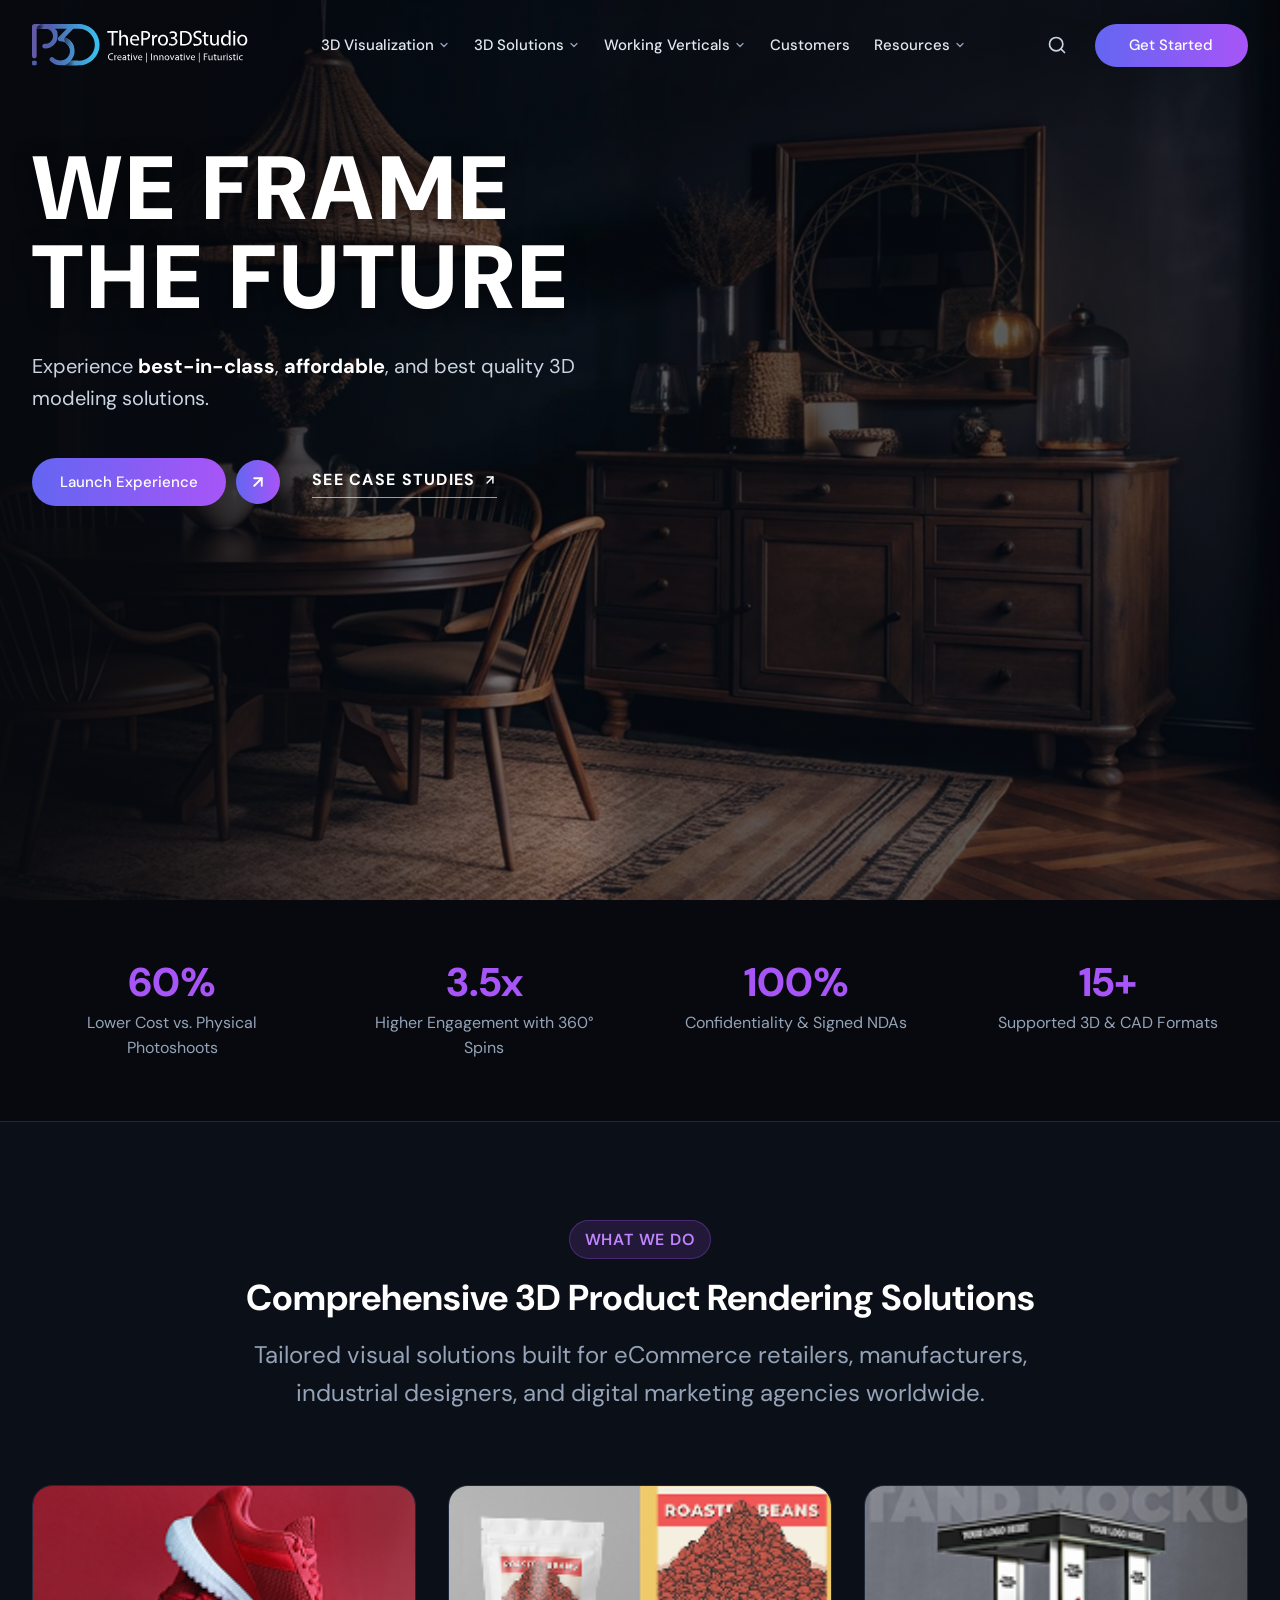
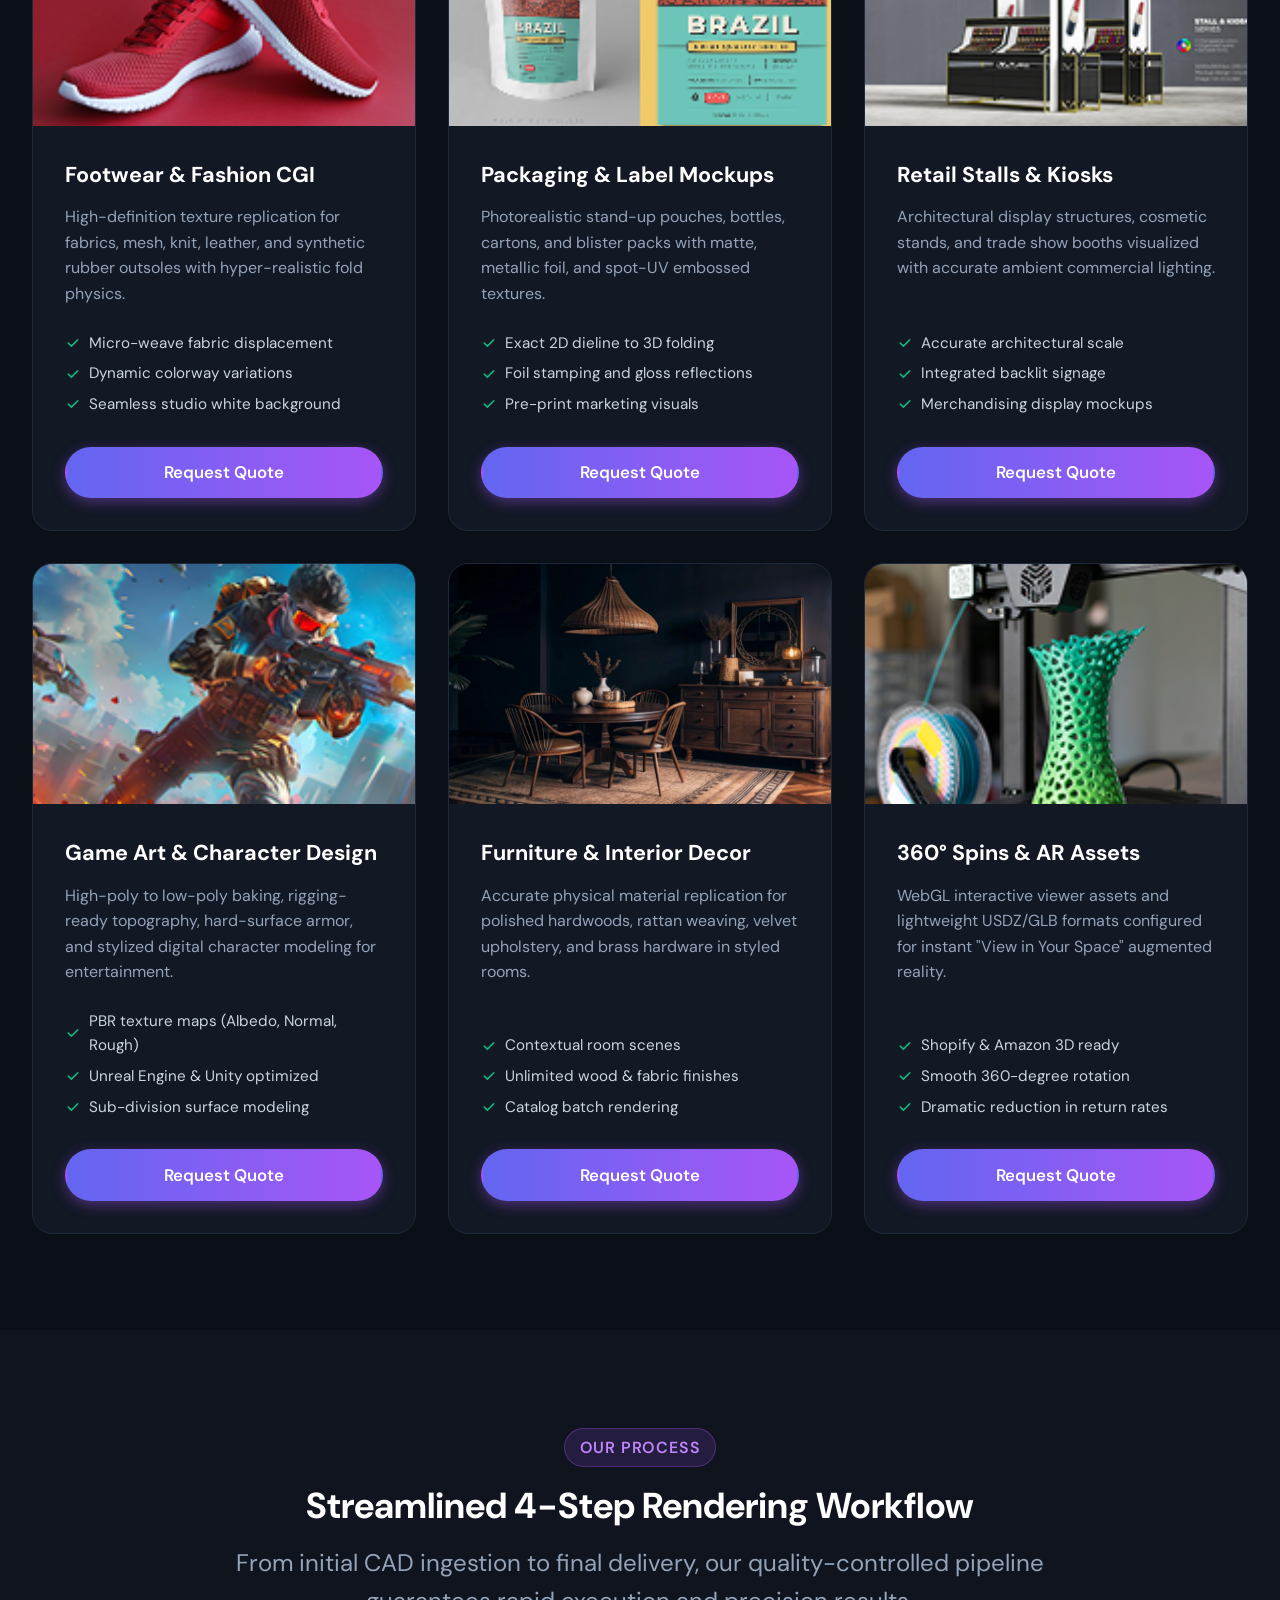
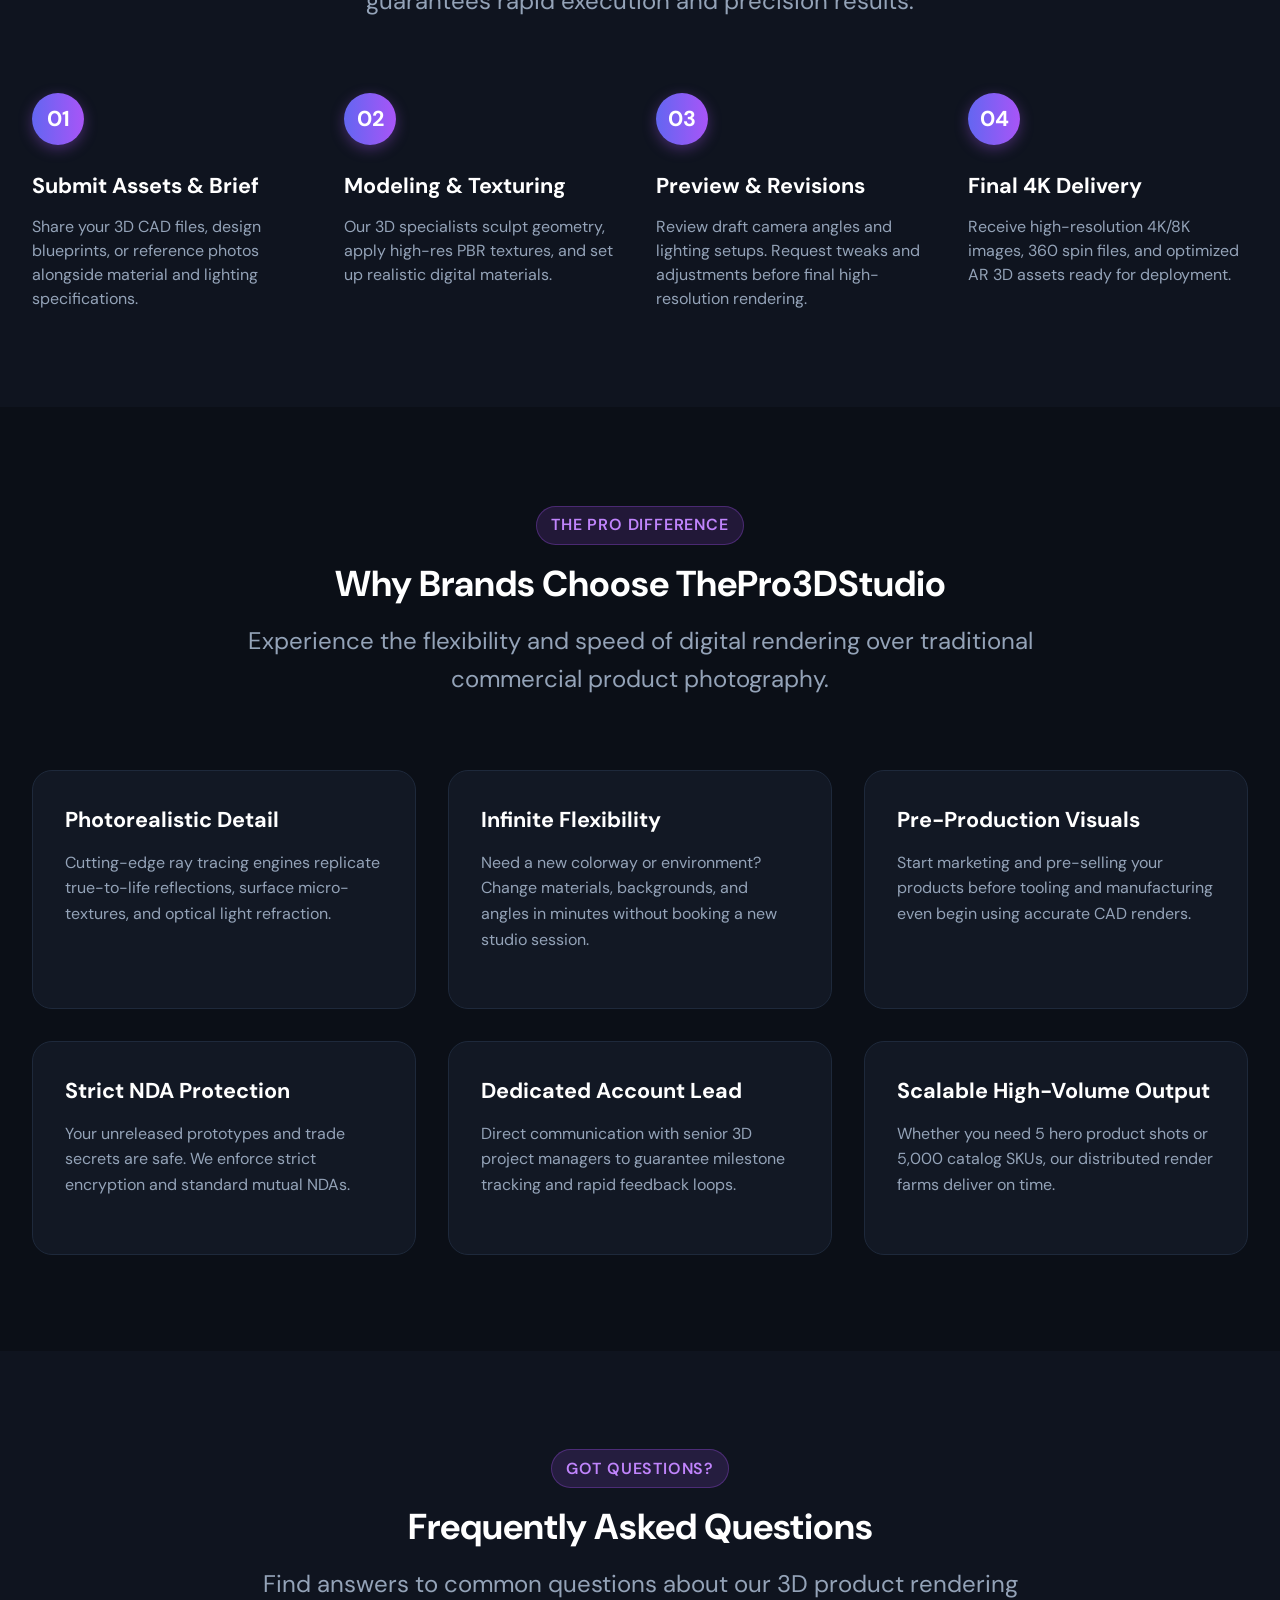
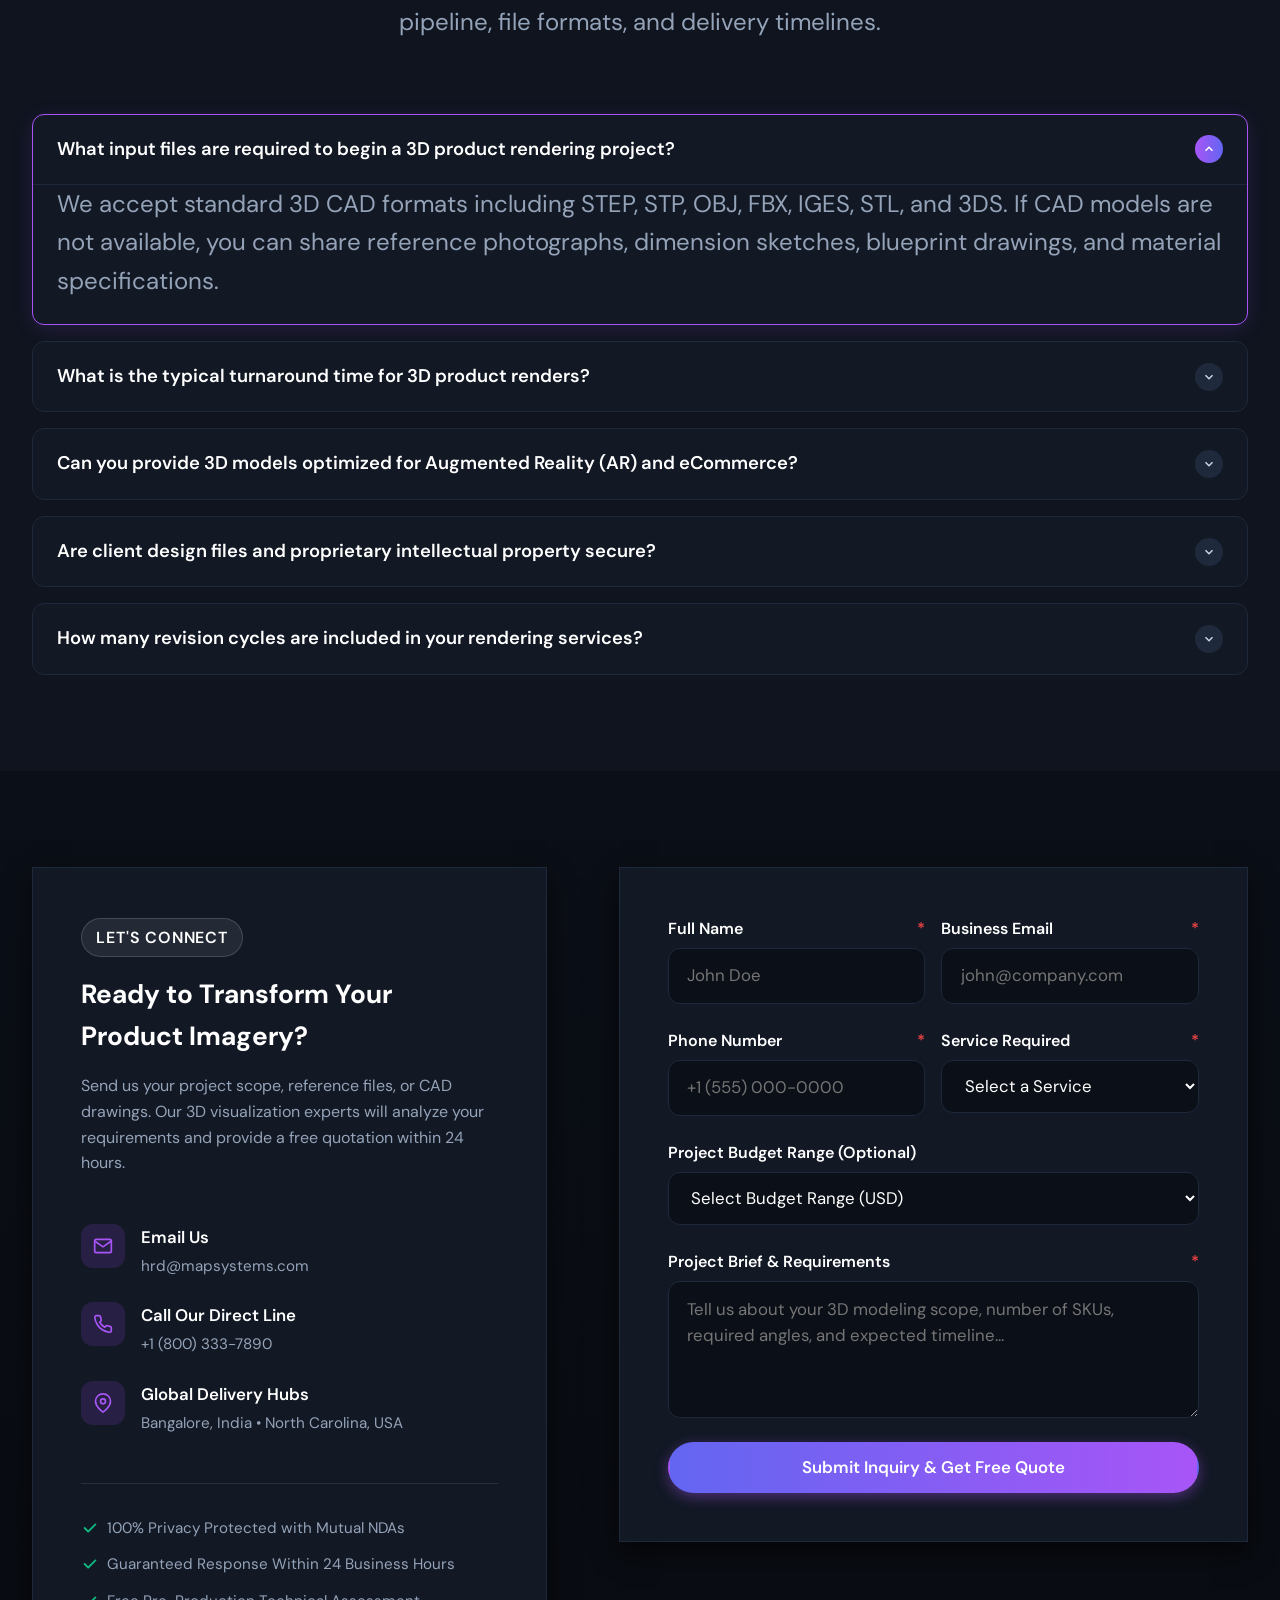
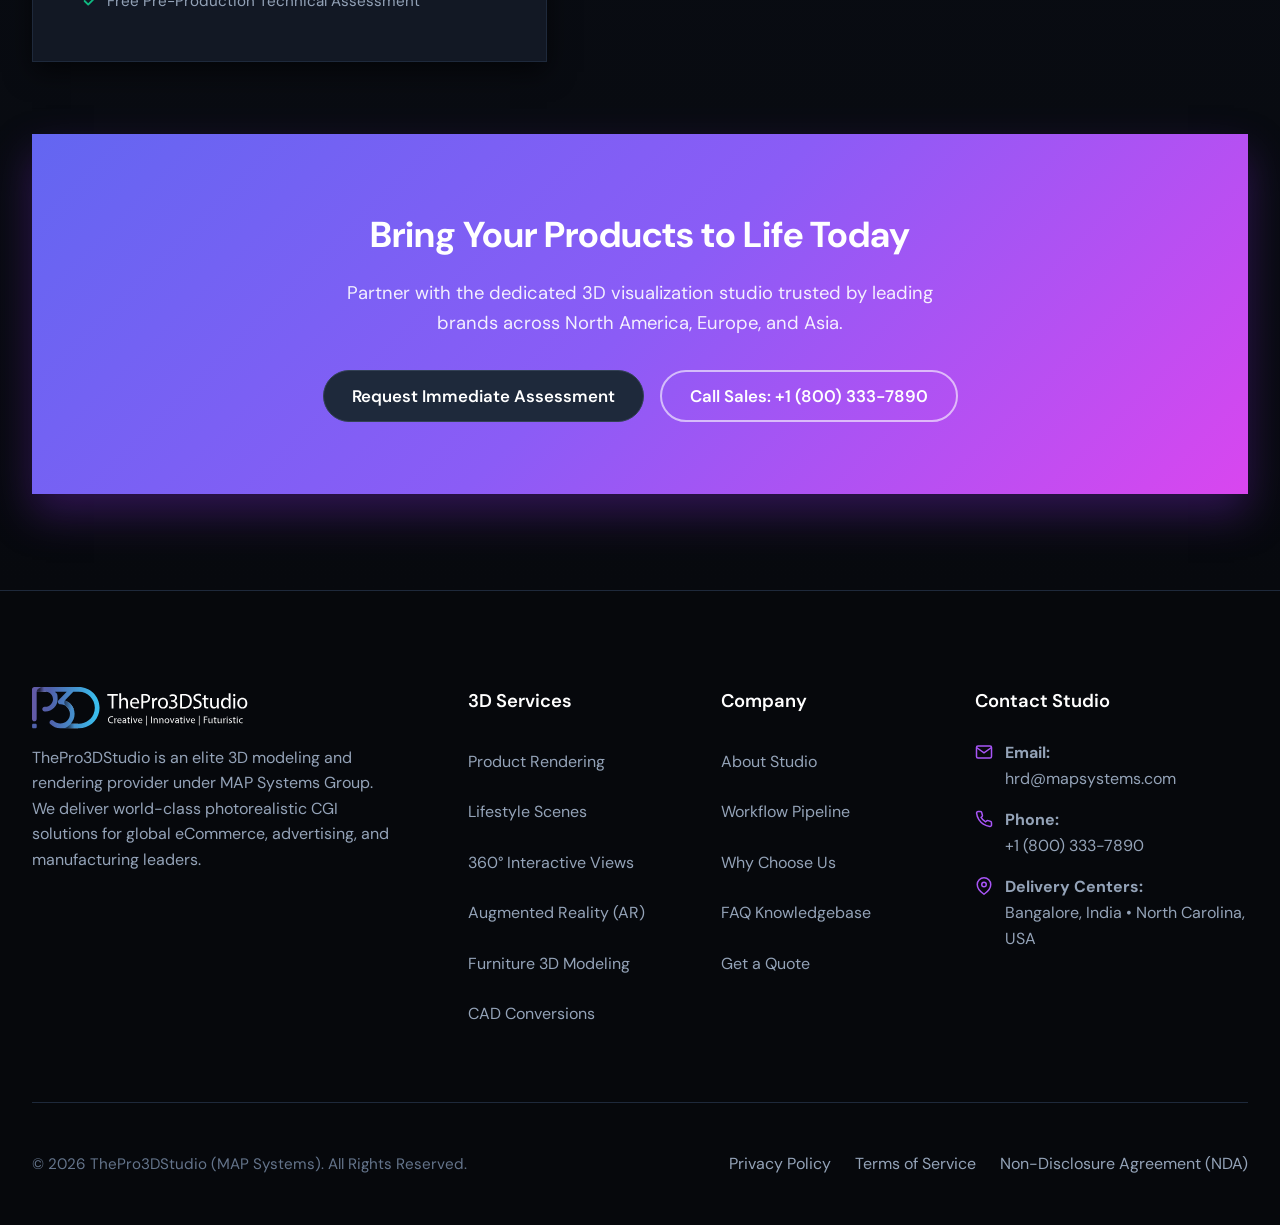
==== commit aaadb9b8: "Align hero section top spacing and remove glow from Launch Experience button to match Figma" ====
--- a/product-services.html
+++ b/product-services.html
@@ -293,7 +293,7 @@
           <!-- Dual Hero CTA Buttons -->
           <div class="hero-cta-group">
             <a href="#contact" class="btn-launch-exp">
-              <span>Launch Experience</span>
+              <span class="btn-launch-text">Launch Experience</span>
               <span class="arrow-circle" aria-hidden="true">
                 <svg width="18" height="18" viewBox="0 0 24 24" fill="none" stroke="currentColor" stroke-width="2.5" stroke-linecap="round" stroke-linejoin="round">
                   <line x1="7" y1="17" x2="17" y2="7"></line>
--- a/assets/css/layout.css
+++ b/assets/css/layout.css
@@ -87,7 +87,7 @@
 .nav-menu {
   display: flex;
   align-items: center;
-  gap: 2rem;
+  gap: 1.5rem;
 }
 
 .nav-item {
@@ -97,13 +97,15 @@
 }
 
 .nav-link {
-  font-size: 1.05rem;
-  font-weight: var(--font-weight-medium);
+  font-family: var(--font-family-base);
+  font-size: 15px;
+  font-weight: 500;
   color: #e2e8f0;
   display: inline-flex;
   align-items: center;
-  gap: 0.35rem;
+  gap: 0.25rem;
   padding: 0.5rem 0;
+  white-space: nowrap;
   transition: color var(--transition-fast);
 }
 
@@ -128,7 +130,7 @@
 .header-actions {
   display: flex;
   align-items: center;
-  gap: 1.5rem;
+  gap: 1.25rem;
   flex-shrink: 0;
 }
 
@@ -150,19 +152,22 @@
   transform: scale(1.1);
 }
 
-/* Get Started Gradient Pill Button (Figma) */
+/* Get Started Gradient Pill Button (Figma: 153px x 43px, No Glow) */
 .btn-get-started {
   background: var(--color-purple-btn);
   color: #ffffff;
-  font-size: 1rem;
-  font-weight: var(--font-weight-semibold);
-  padding: 0.7rem 1.6rem;
+  font-family: var(--font-family-base);
+  font-size: 15px;
+  font-weight: 500;
+  width: 153px;
+  height: 43px;
+  padding: 0;
   border-radius: var(--border-radius-full);
   text-decoration: none;
   display: inline-flex;
   align-items: center;
   justify-content: center;
-  box-shadow: 0 4px 16px rgba(168, 85, 247, 0.4);
+  box-shadow: none;
   transition: all var(--transition-normal);
   border: none;
   white-space: nowrap;
@@ -170,7 +175,7 @@
 
 .btn-get-started:hover {
   transform: translateY(-2px);
-  box-shadow: 0 6px 22px rgba(168, 85, 247, 0.6);
+  box-shadow: none;
   background: linear-gradient(90deg, #4f46e5, #9333ea);
 }
 
--- a/assets/css/sections.css
+++ b/assets/css/sections.css
@@ -27,17 +27,18 @@
   position: relative;
   min-height: 100vh;
   display: flex;
-  align-items: center;
-  padding-top: calc(var(--header-height) + 20px);
+  flex-direction: column;
+  justify-content: flex-start;
+  padding-top: 145px;
   padding-bottom: var(--space-4xl);
   background: 
     linear-gradient(90deg, 
       rgba(7, 9, 14, 0.96) 0%, 
-      rgba(7, 9, 14, 0.88) 42%, 
-      rgba(7, 9, 14, 0.45) 75%, 
-      rgba(7, 9, 14, 0.65) 100%
+      rgba(7, 9, 14, 0.88) 12%, 
+      rgba(7, 9, 14, 0.45) 45%, 
+      rgba(7, 9, 14, 0.65) 50%
     ),
-    url('../images/hero/hero-bg.png') center right / cover no-repeat;
+    url('../images/hero/hero-bg.png') right center / cover no-repeat;
   overflow: hidden;
 }
 
@@ -62,9 +63,9 @@
 .hero-title {
   font-family: var(--font-family-base);
   font-size: var(--font-size-hero);
-  font-weight: 800;
-  line-height: 0.95;
-  letter-spacing: -0.03em;
+  font-weight: 900;
+  line-height: 0.99;
+  letter-spacing: 0.05em;
   color: #ffffff;
   text-transform: uppercase;
   margin-bottom: 1.75rem;
@@ -74,7 +75,7 @@
 /* Subtitle */
 .hero-subtitle {
   font-family: var(--font-family-base);
-  font-size: 1.35rem;
+  font-size: 1.25rem;
   font-weight: 400;
   color: #cbd5e1;
   line-height: 1.6;
@@ -95,44 +96,55 @@
   flex-wrap: wrap;
 }
 
-/* Launch Experience Button with circular arrow */
+/* Launch Experience Button with circular arrow (Exact Figma - No Glow) */
 .btn-launch-exp {
   display: inline-flex;
   align-items: center;
-  gap: 0.75rem;
+  gap: 10px;
+  text-decoration: none;
+  background: transparent;
+  border: none;
+  box-shadow: none;
+}
+
+.btn-launch-text {
+  display: inline-flex;
+  align-items: center;
+  justify-content: center;
   background: var(--color-purple-btn);
   color: #ffffff;
-  padding: 0.85rem 1.85rem;
+  padding: 12px 28px;
   border-radius: var(--border-radius-full);
-  font-size: 1.15rem;
-  font-weight: 600;
-  text-decoration: none;
-  box-shadow: 0 6px 20px rgba(168, 85, 247, 0.45);
-  transition: all var(--transition-normal);
-  border: none;
-}
-
-.btn-launch-exp:hover {
+  font-family: var(--font-family-base);
+  font-size: 15px;
+  font-weight: 500;
+  box-shadow: none;
+  transition: transform var(--transition-fast), background var(--transition-fast);
+}
+
+.arrow-circle {
+  width: 44px;
+  height: 44px;
+  border-radius: var(--border-radius-full);
+  background: var(--color-purple-btn);
+  color: #ffffff;
+  display: inline-flex;
+  align-items: center;
+  justify-content: center;
+  box-shadow: none;
+  flex-shrink: 0;
+  transition: transform var(--transition-fast), background var(--transition-fast);
+}
+
+.btn-launch-exp:hover .btn-launch-text,
+.btn-launch-exp:hover .arrow-circle {
+  background: linear-gradient(90deg, #4f46e5, #9333ea);
   transform: translateY(-2px);
-  box-shadow: 0 8px 28px rgba(168, 85, 247, 0.6);
-  background: linear-gradient(90deg, #4f46e5, #9333ea);
-}
-
-.arrow-circle {
-  width: 36px;
-  height: 36px;
-  border-radius: var(--border-radius-full);
-  background: rgba(255, 255, 255, 0.2);
-  display: inline-flex;
-  align-items: center;
-  justify-content: center;
-  margin-left: 0.25rem;
-  transition: transform var(--transition-normal), background var(--transition-normal);
-}
-
-.btn-launch-exp:hover .arrow-circle {
+  box-shadow: none;
+}
+
+.btn-launch-exp:hover .arrow-circle svg {
   transform: translate(2px, -2px);
-  background: rgba(255, 255, 255, 0.35);
 }
 
 /* See Case Studies Link */
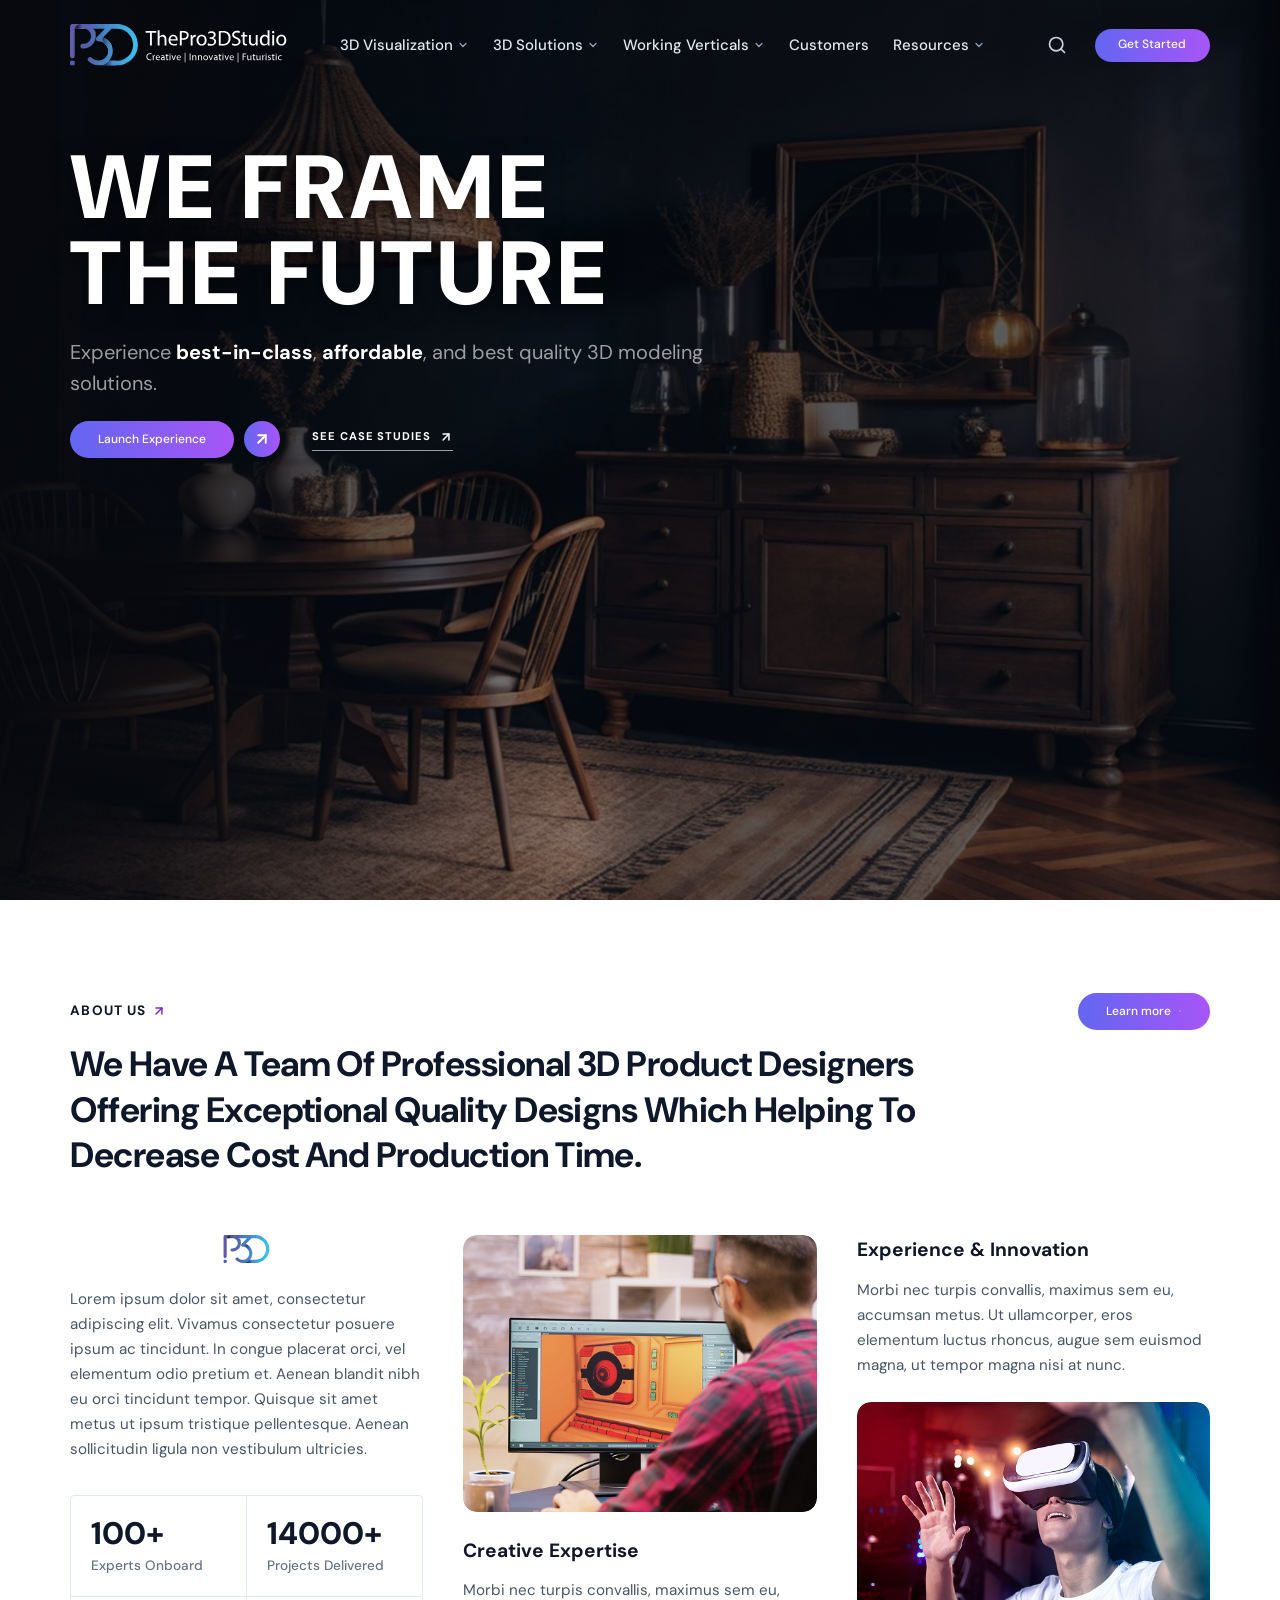
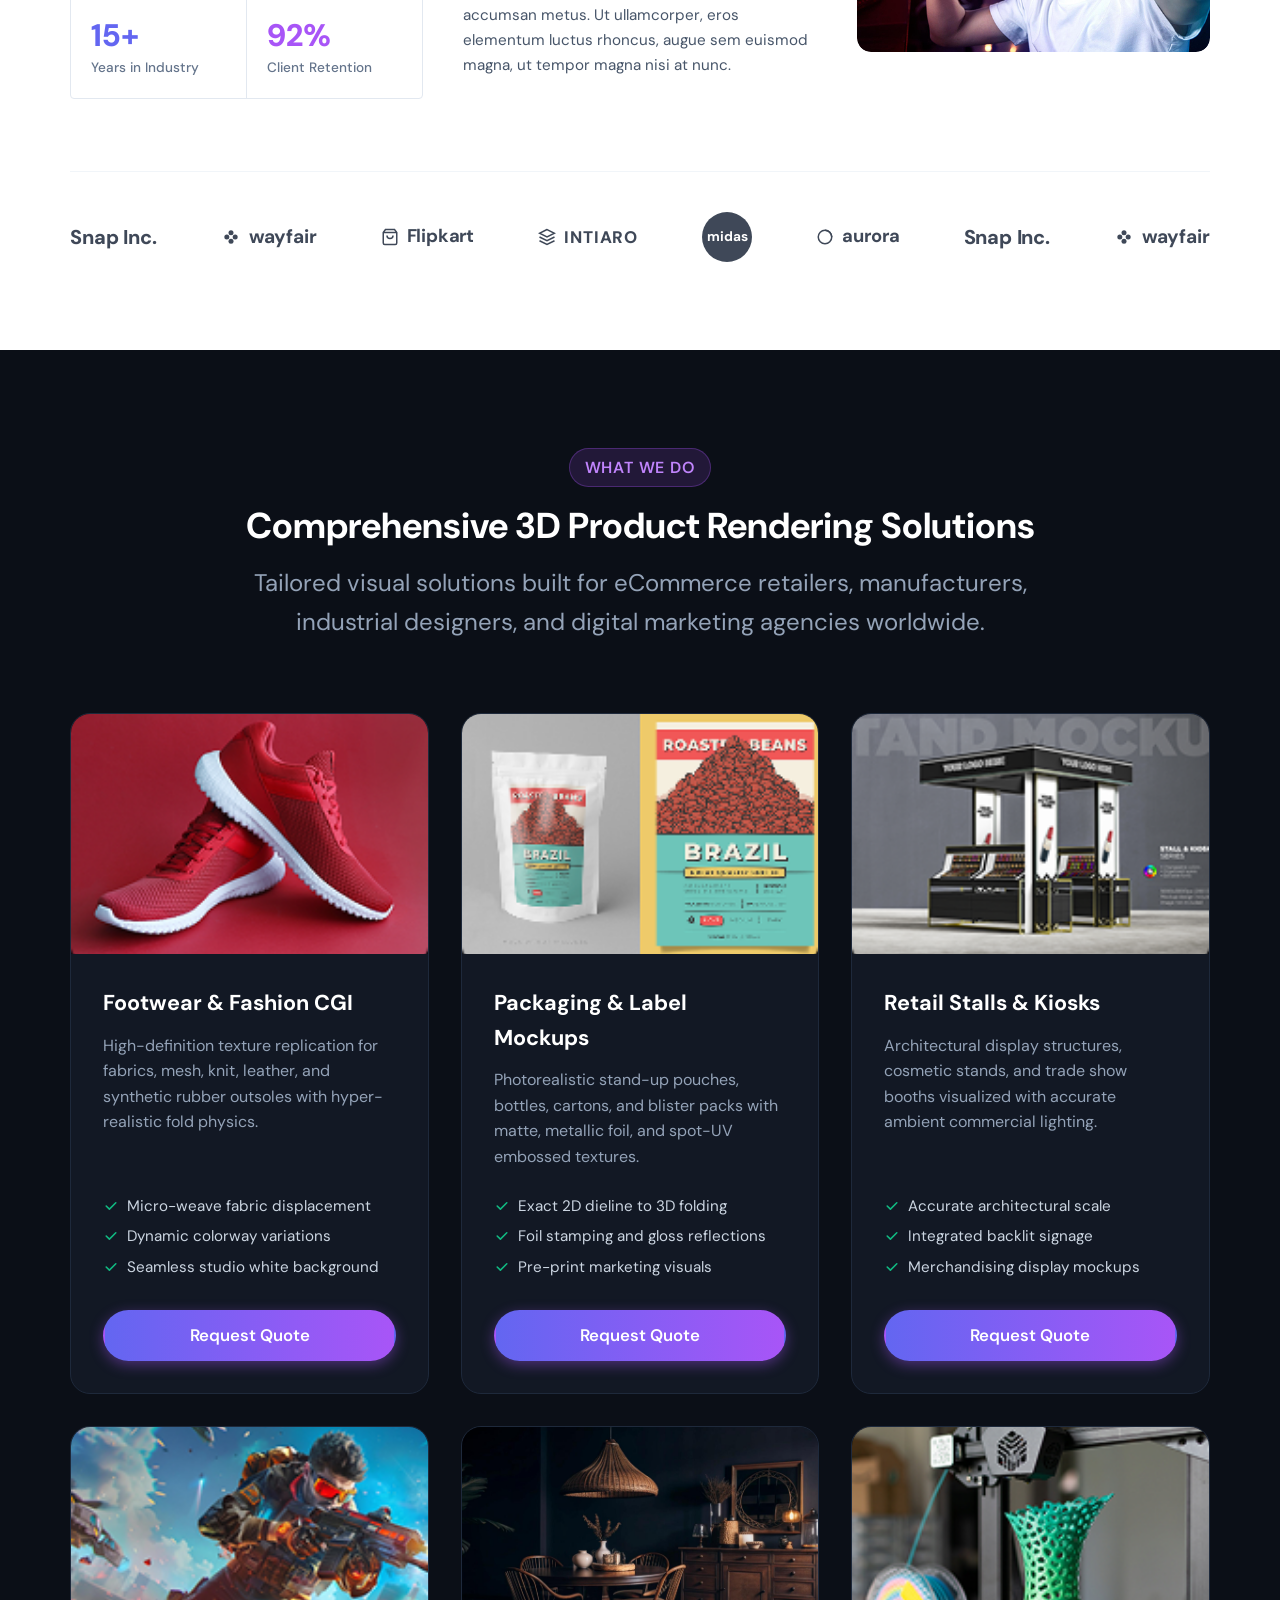
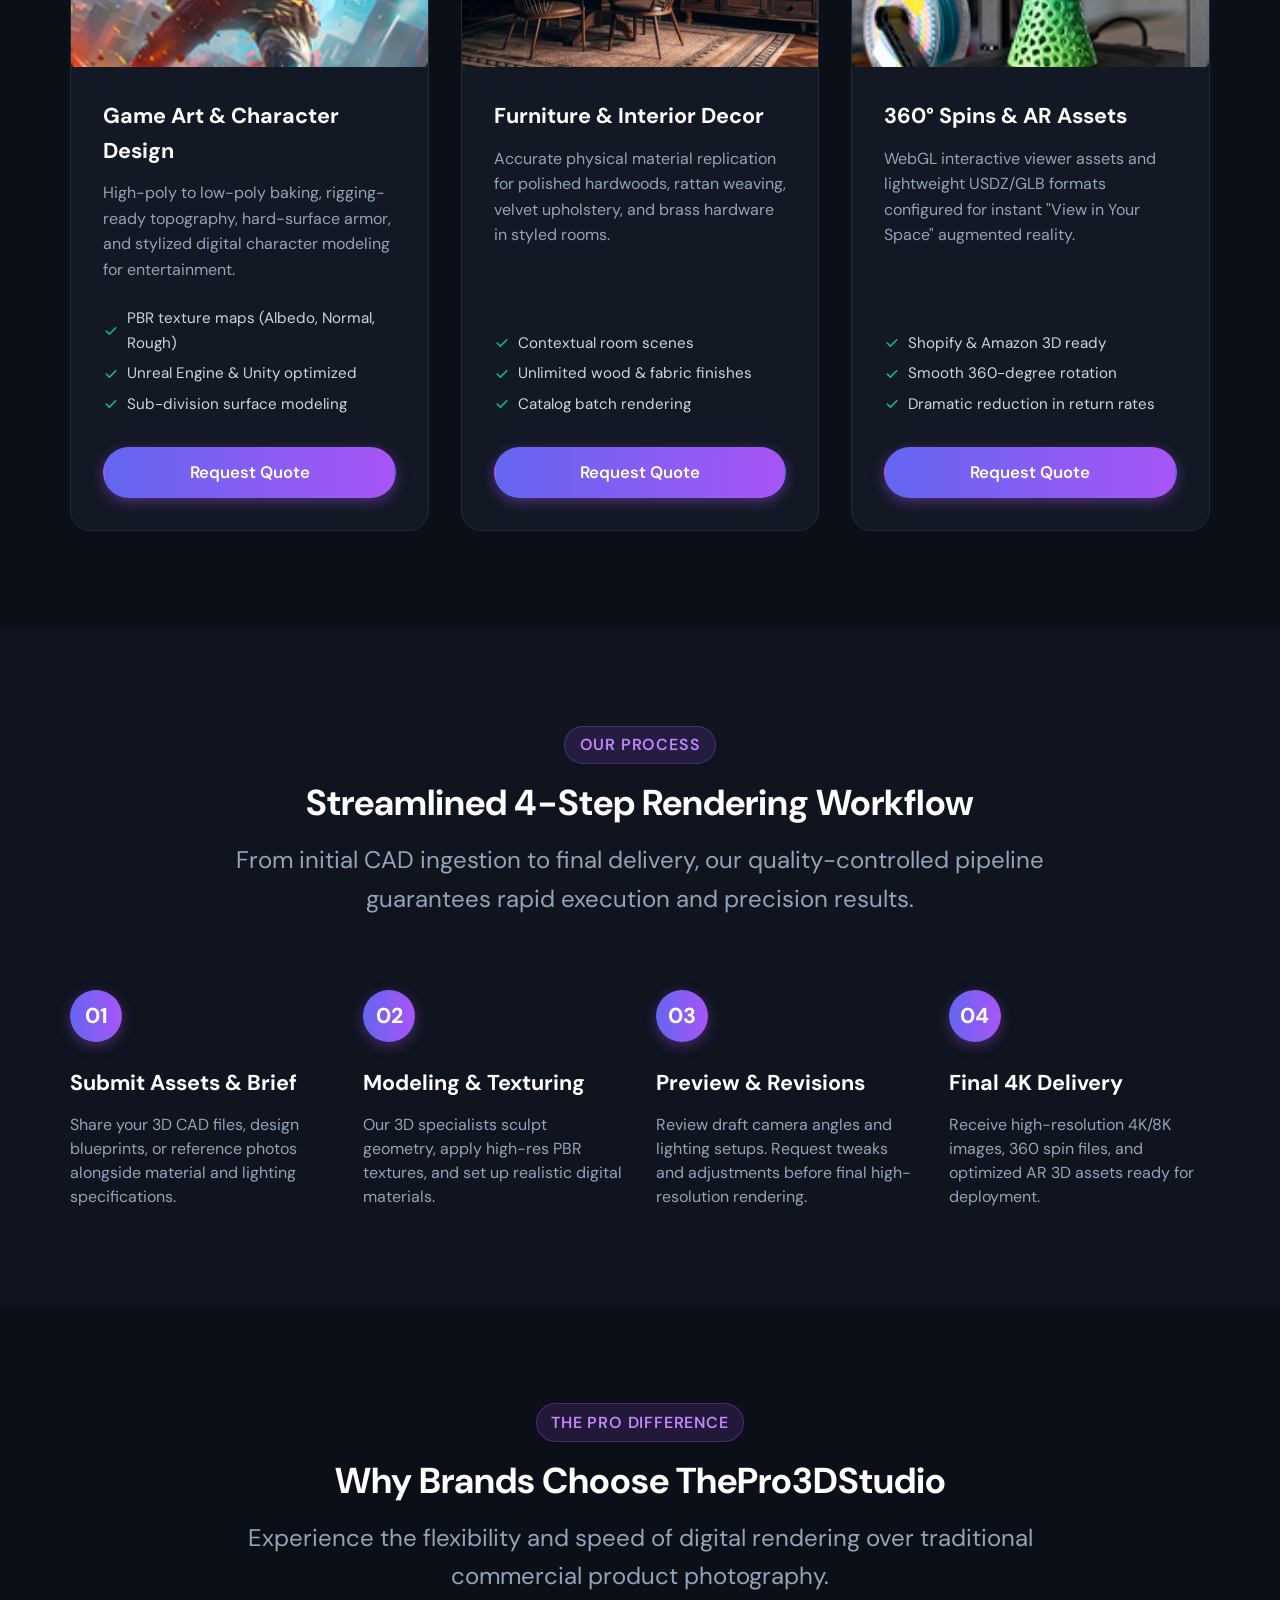
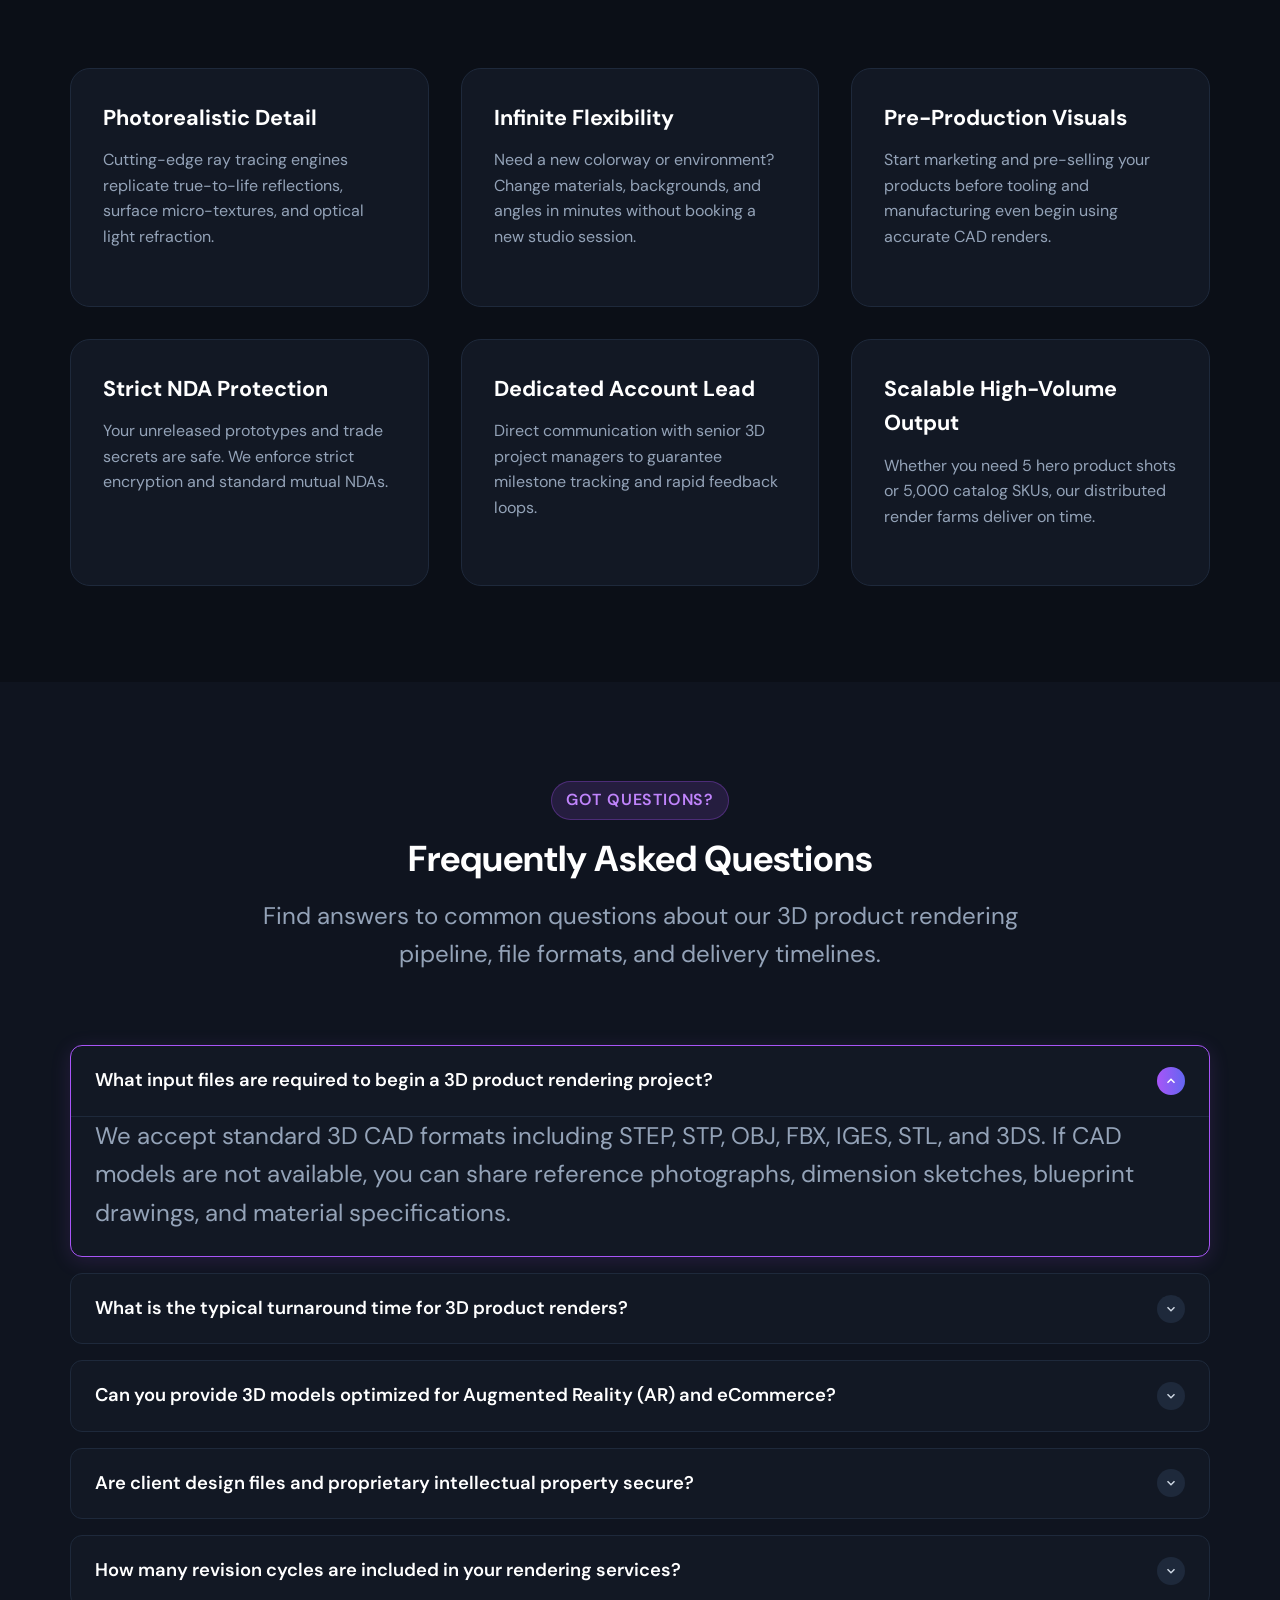
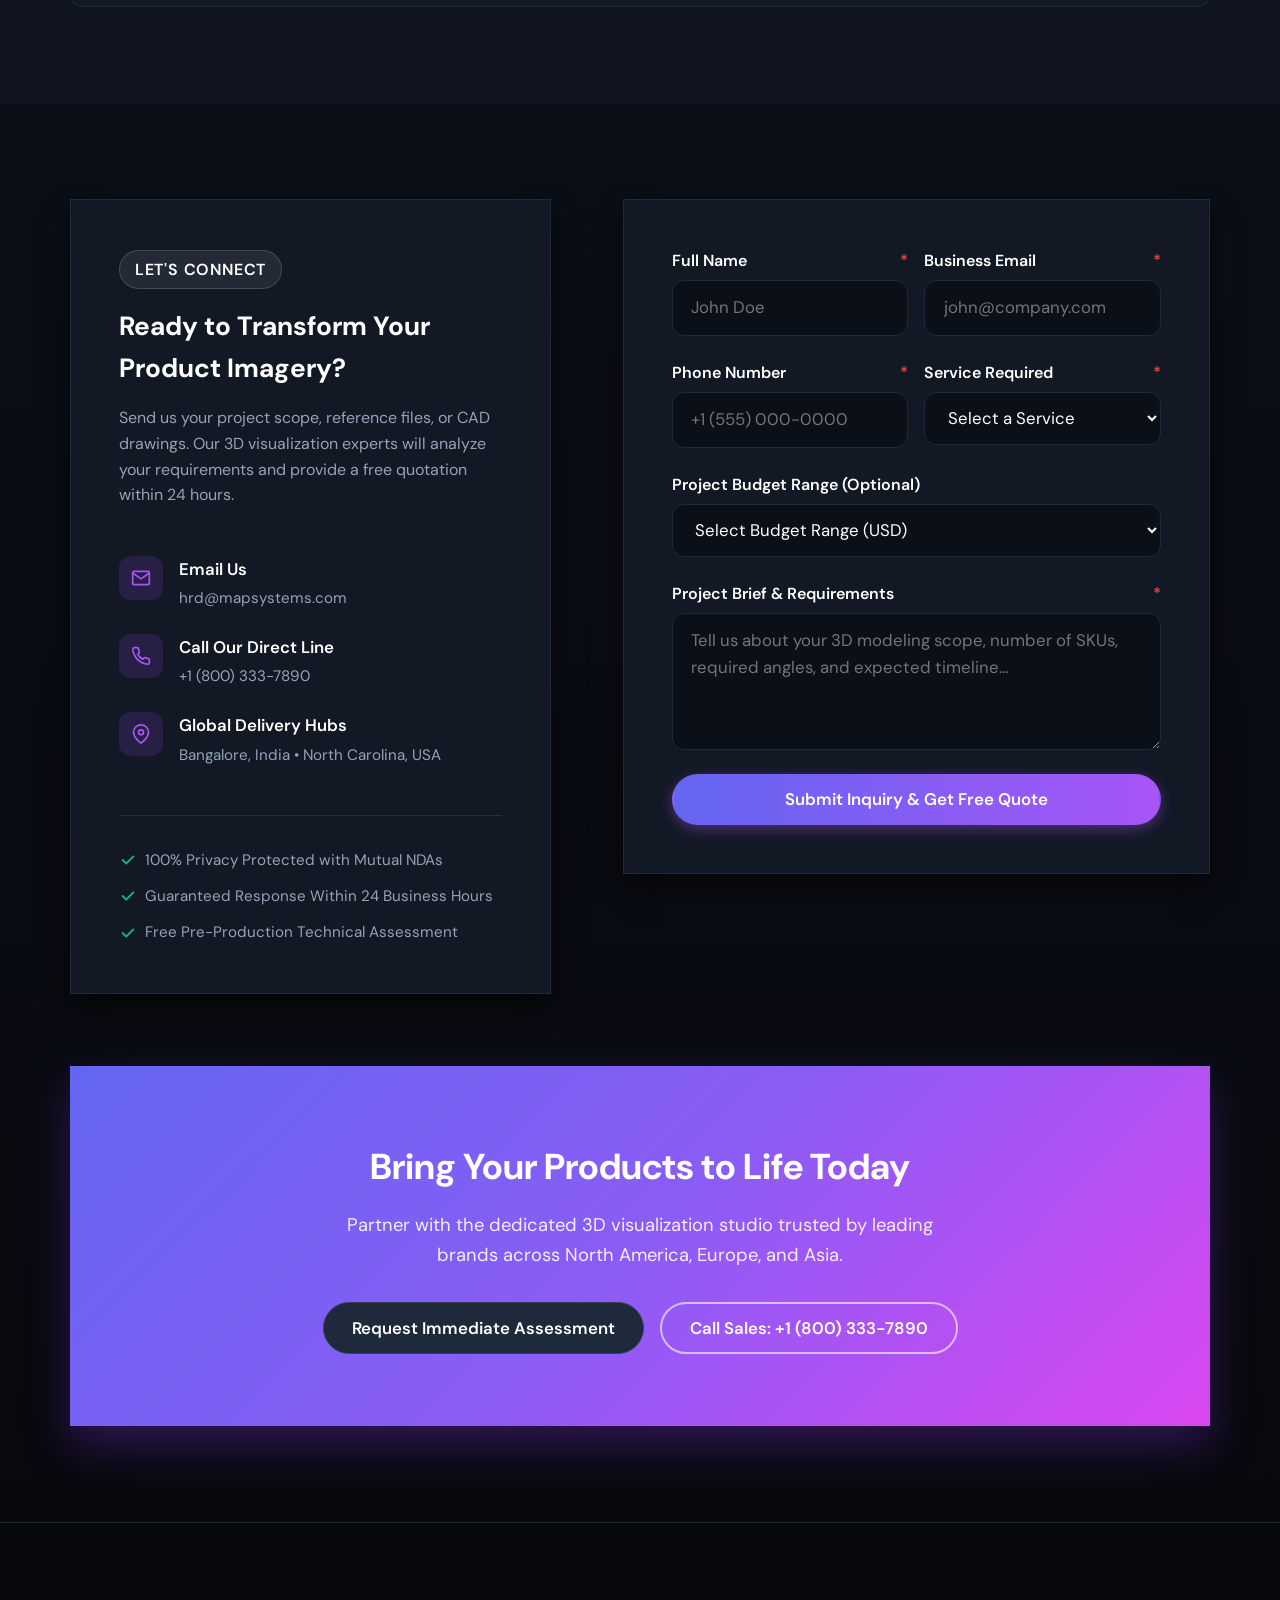
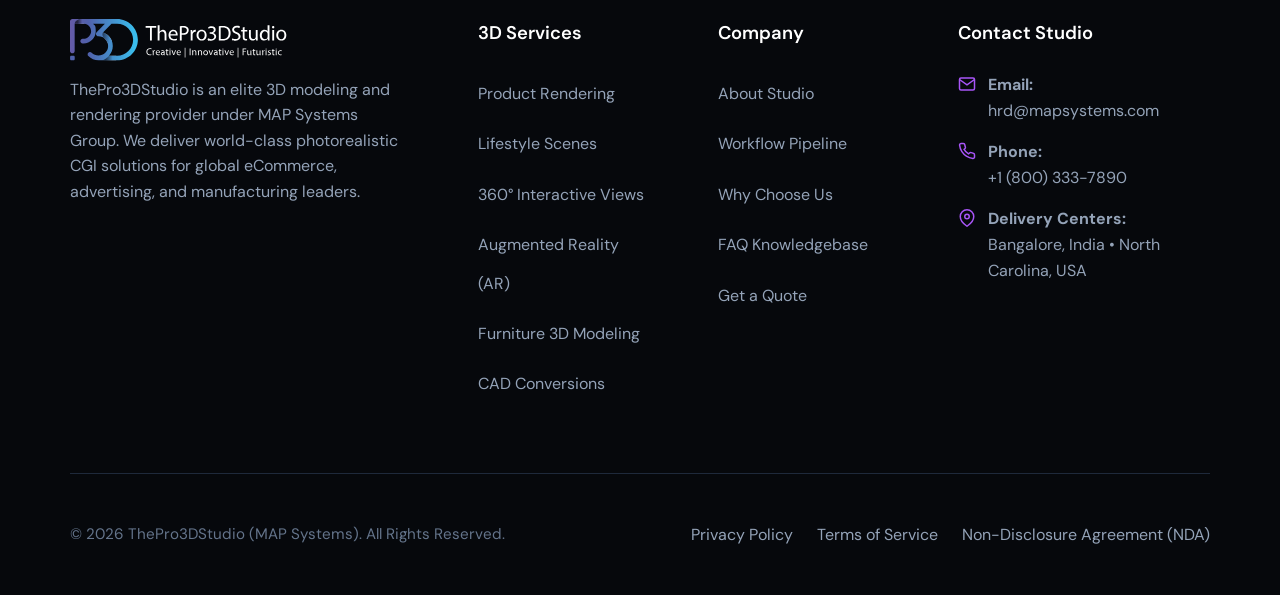
==== commit 6a65aec6: "Implement About Us section matching Figma reference with P3D logo, 3-column layout, and partner bran" ====
--- a/product-services.html
+++ b/product-services.html
@@ -315,26 +315,137 @@
     </section>
 
     <!-- ==========================================================================
-         Stats & Highlights Ribbon
+         About Us Section (Exact Figma Reference)
          ========================================================================== -->
-    <section class="stats-ribbon" aria-label="Key Performance Metrics">
+    <section class="section about-section" id="about" aria-label="About ThePro3DStudio">
       <div class="container">
-        <div class="stats-grid">
-          <div class="stat-box">
-            <div class="stat-value">60%</div>
-            <div class="stat-text">Lower Cost vs. Physical Photoshoots</div>
-          </div>
-          <div class="stat-box">
-            <div class="stat-value">3.5x</div>
-            <div class="stat-text">Higher Engagement with 360° Spins</div>
-          </div>
-          <div class="stat-box">
-            <div class="stat-value">100%</div>
-            <div class="stat-text">Confidentiality & Signed NDAs</div>
-          </div>
-          <div class="stat-box">
-            <div class="stat-value">15+</div>
-            <div class="stat-text">Supported 3D & CAD Formats</div>
+        <!-- Top Header: Eyebrow, Main Heading, Action Button -->
+        <div class="about-header">
+          <div class="about-header-left">
+            <span class="about-eyebrow">
+              ABOUT US
+              <svg width="14" height="14" viewBox="0 0 24 24" fill="none" stroke="currentColor" stroke-width="2.5" stroke-linecap="round" stroke-linejoin="round" aria-hidden="true">
+                <line x1="7" y1="17" x2="17" y2="7"></line>
+                <polyline points="7 7 17 7 17 17"></polyline>
+              </svg>
+            </span>
+            <h2 class="about-title">
+              We Have A Team Of Professional 3D Product Designers Offering Exceptional Quality Designs Which Helping To Decrease Cost And Production Time.
+            </h2>
+          </div>
+          <div class="about-header-right">
+            <a href="#services" class="btn-learn-more">
+              <span>Learn more</span>
+              <svg width="14" height="14" viewBox="0 0 24 24" fill="none" stroke="currentColor" stroke-width="2.5" stroke-linecap="round" stroke-linejoin="round" aria-hidden="true">
+                <line x1="7" y1="17" x2="17" y2="7"></line>
+                <polyline points="7 7 17 7 17 17"></polyline>
+              </svg>
+            </a>
+          </div>
+        </div>
+
+        <!-- 3-Column Content Grid -->
+        <div class="about-grid">
+          <!-- Column 1: P3D Logo, Description, 2x2 Stats Matrix -->
+          <div class="about-col about-col-intro">
+            <img src="assets/images/hero/What-We/Group.svg" alt="ThePro3DStudio Brand Mark" class="about-p3d-logo" width="41" height="25">
+            <p class="about-desc">
+              Lorem ipsum dolor sit amet, consectetur adipiscing elit. Vivamus consectetur posuere ipsum ac tincidunt. In congue placerat orci, vel elementum odio pretium et. Aenean blandit nibh eu orci tincidunt tempor. Quisque sit amet metus ut ipsum tristique pellentesque. Aenean sollicitudin ligula non vestibulum ultricies.
+            </p>
+            <div class="about-stats-matrix">
+              <div class="about-stat-cell">
+                <div class="about-stat-num">100+</div>
+                <div class="about-stat-label">Experts Onboard</div>
+              </div>
+              <div class="about-stat-cell">
+                <div class="about-stat-num">14000+</div>
+                <div class="about-stat-label">Projects Delivered</div>
+              </div>
+              <div class="about-stat-cell">
+                <div class="about-stat-num stat-purple">15+</div>
+                <div class="about-stat-label">Years in Industry</div>
+              </div>
+              <div class="about-stat-cell">
+                <div class="about-stat-num stat-vibrant-purple">92%</div>
+                <div class="about-stat-label">Client Retention</div>
+              </div>
+            </div>
+          </div>
+
+          <!-- Column 2: Image Top + Creative Expertise Text Bottom -->
+          <div class="about-col about-col-card">
+            <div class="about-image-wrap">
+              <img src="assets/images/hero/What-We/about-designer.png" alt="Creative 3D Product Designer at workstation" class="about-photo" width="548" height="429" loading="lazy">
+            </div>
+            <div class="about-card-body">
+              <h3 class="about-card-title">Creative Expertise</h3>
+              <p class="about-card-text">
+                Morbi nec turpis convallis, maximus sem eu, accumsan metus. Ut ullamcorper, eros elementum luctus rhoncus, augue sem euismod magna, ut tempor magna nisi at nunc.
+              </p>
+            </div>
+          </div>
+
+          <!-- Column 3: Experience & Innovation Text Top + Image Bottom -->
+          <div class="about-col about-col-card">
+            <div class="about-card-body about-card-body-top">
+              <h3 class="about-card-title">Experience &amp; Innovation</h3>
+              <p class="about-card-text">
+                Morbi nec turpis convallis, maximus sem eu, accumsan metus. Ut ullamcorper, eros elementum luctus rhoncus, augue sem euismod magna, ut tempor magna nisi at nunc.
+              </p>
+            </div>
+            <div class="about-image-wrap">
+              <img src="assets/images/hero/What-We/about-vr.png" alt="Interactive 3D Virtual Reality Experience" class="about-photo" width="548" height="429" loading="lazy">
+            </div>
+          </div>
+        </div>
+
+        <!-- Bottom Client / Brand Logos Ribbon -->
+        <div class="about-brands" aria-label="Trusted by Global Brands">
+          <div class="brand-item brand-snap">Snap Inc.</div>
+          <div class="brand-item brand-wayfair">
+            <svg class="brand-icon" viewBox="0 0 24 24" width="20" height="20" fill="currentColor">
+              <circle cx="12" cy="7" r="3"></circle>
+              <circle cx="7" cy="12" r="3"></circle>
+              <circle cx="17" cy="12" r="3"></circle>
+              <circle cx="12" cy="17" r="3"></circle>
+            </svg>
+            <span>wayfair</span>
+          </div>
+          <div class="brand-item brand-flipkart">
+            <svg class="brand-icon" viewBox="0 0 24 24" width="18" height="18" fill="none" stroke="currentColor" stroke-width="2">
+              <path d="M6 2L3 6v14a2 2 0 0 0 2 2h14a2 2 0 0 0 2-2V6l-3-4z"></path>
+              <line x1="3" y1="6" x2="21" y2="6"></line>
+              <path d="M16 10a4 4 0 0 1-8 0"></path>
+            </svg>
+            <span>Flipkart</span>
+          </div>
+          <div class="brand-item brand-intiaro">
+            <svg class="brand-icon" viewBox="0 0 24 24" width="18" height="18" fill="none" stroke="currentColor" stroke-width="2">
+              <polygon points="12 2 2 7 12 12 22 7 12 2"></polygon>
+              <polyline points="2 17 12 22 22 17"></polyline>
+              <polyline points="2 12 12 17 22 12"></polyline>
+            </svg>
+            <span>INTIARO</span>
+          </div>
+          <div class="brand-item brand-midas">
+            <span class="midas-circle">midas</span>
+          </div>
+          <div class="brand-item brand-aurora">
+            <svg class="brand-icon" viewBox="0 0 24 24" width="18" height="18" fill="none" stroke="currentColor" stroke-width="2">
+              <circle cx="12" cy="12" r="9"></circle>
+              <path d="M12 3a9 9 0 0 1 9 9"></path>
+            </svg>
+            <span>aurora</span>
+          </div>
+          <div class="brand-item brand-snap">Snap Inc.</div>
+          <div class="brand-item brand-wayfair">
+            <svg class="brand-icon" viewBox="0 0 24 24" width="20" height="20" fill="currentColor">
+              <circle cx="12" cy="7" r="3"></circle>
+              <circle cx="7" cy="12" r="3"></circle>
+              <circle cx="17" cy="12" r="3"></circle>
+              <circle cx="12" cy="17" r="3"></circle>
+            </svg>
+            <span>wayfair</span>
           </div>
         </div>
       </div>
--- a/assets/css/variables.css
+++ b/assets/css/variables.css
@@ -82,7 +82,8 @@
   --space-4xl: 6rem;
 
   /* Layout */
-  --container-max-width: 1320px;
+  --container-max-width: 1440px;
+  --container-padding: clamp(2rem, 5.5vw, 5.5rem);
   --header-height: 90px;
 
   /* Transitions */
--- a/assets/css/layout.css
+++ b/assets/css/layout.css
@@ -11,8 +11,8 @@
   max-width: var(--container-max-width);
   margin-left: auto;
   margin-right: auto;
-  padding-left: var(--space-xl);
-  padding-right: var(--space-xl);
+  padding-left: var(--container-padding);
+  padding-right: var(--container-padding);
 }
 
 .container-narrow {
@@ -157,11 +157,11 @@
   background: var(--color-purple-btn);
   color: #ffffff;
   font-family: var(--font-family-base);
-  font-size: 15px;
+  font-size: 12px;
   font-weight: 500;
-  width: 153px;
-  height: 43px;
-  padding: 0;
+  width: 115px;
+  height: 33px;
+  padding: 9px 28px;
   border-radius: var(--border-radius-full);
   text-decoration: none;
   display: inline-flex;
--- a/assets/css/sections.css
+++ b/assets/css/sections.css
@@ -47,8 +47,8 @@
   max-width: var(--container-max-width);
   margin-left: auto;
   margin-right: auto;
-  padding-left: var(--space-xl);
-  padding-right: var(--space-xl);
+  padding-left: var(--container-padding);
+  padding-right: var(--container-padding);
 }
 
 .hero-content {
@@ -64,23 +64,23 @@
   font-family: var(--font-family-base);
   font-size: var(--font-size-hero);
   font-weight: 900;
-  line-height: 0.99;
+  line-height: 0.96;
   letter-spacing: 0.05em;
   color: #ffffff;
   text-transform: uppercase;
-  margin-bottom: 1.75rem;
+  margin-bottom: 1.25rem;
   text-shadow: 0 4px 20px rgba(0, 0, 0, 0.5);
 }
 
-/* Subtitle */
+/* Subtitle (Exact Figma: #ffffff/60 and #ffffff/100, tight gap) */
 .hero-subtitle {
   font-family: var(--font-family-base);
   font-size: 1.25rem;
   font-weight: 400;
-  color: #cbd5e1;
-  line-height: 1.6;
-  margin-bottom: 2.75rem;
-  max-width: 580px;
+  color: rgba(255, 255, 255, 0.6);
+  line-height: 1.55;
+  margin-bottom: 1.35rem;
+  max-width: 680px;
 }
 
 .hero-subtitle strong {
@@ -113,21 +113,21 @@
   justify-content: center;
   background: var(--color-purple-btn);
   color: #ffffff;
-  padding: 12px 28px;
+  padding: 9px 28px;
   border-radius: var(--border-radius-full);
   font-family: var(--font-family-base);
-  font-size: 15px;
+  font-size: 12px;
   font-weight: 500;
   box-shadow: none;
   transition: transform var(--transition-fast), background var(--transition-fast);
 }
 
 .arrow-circle {
-  width: 44px;
-  height: 44px;
+  width: 36px;
+  height: 36px;
   border-radius: var(--border-radius-full);
   background: var(--color-purple-btn);
-  color: #ffffff;
+  color: #ffffff; 
   display: inline-flex;
   align-items: center;
   justify-content: center;
@@ -152,7 +152,7 @@
   display: inline-flex;
   align-items: center;
   gap: 0.5rem;
-  font-size: 1rem;
+  font-size: 0.7rem;
   font-weight: 700;
   color: #ffffff;
   letter-spacing: 0.08em;
@@ -179,36 +179,264 @@
 }
 
 /* --------------------------------------------------------------------------
-   Stats / Trust Ribbon
+   About Us Section (Exact Figma Reference)
    -------------------------------------------------------------------------- */
-.stats-ribbon {
-  background-color: #07090e;
-  border-bottom: 1px solid #1e293b;
-  padding: var(--space-2xl) 0;
-}
-
-.stats-grid {
+.about-section {
+  background-color: #ffffff;
+  color: #0f172a;
+  padding-top: 5.5rem;
+  padding-bottom: 5.5rem;
+}
+
+/* Header layout */
+.about-header {
+  display: flex;
+  justify-content: space-between;
+  align-items: flex-start;
+  gap: 3rem;
+  margin-bottom: 3.5rem;
+}
+
+.about-header-left {
+  max-width: 960px;
+}
+
+.about-eyebrow {
+  display: inline-flex;
+  align-items: center;
+  gap: 0.35rem;
+  font-family: var(--font-family-base);
+  font-size: 0.85rem;
+  font-weight: 700;
+  letter-spacing: 0.08em;
+  color: #0f172a;
+  text-transform: uppercase;
+  margin-bottom: 1.25rem;
+}
+
+.about-eyebrow svg {
+  color: #7928ca;
+}
+
+.about-title {
+  font-family: var(--font-family-base);
+  font-size: clamp(1.75rem, 2.75vw, 2.45rem);
+  font-weight: 700;
+  line-height: 1.3;
+  color: #0f172a;
+  letter-spacing: -0.015em;
+}
+
+/* Learn more button */
+.btn-learn-more {
+  display: inline-flex;
+  align-items: center;  
+  gap: 0.5rem;
+  background: var(--color-purple-btn);
+  color: #ffffff;
+    padding: 9px 28px;
+  border-radius: var(--border-radius-full);
+  font-family: var(--font-family-base);
+  font-size: 12px;
+    font-weight: 500;
+  text-decoration: none;
+  white-space: nowrap;
+  box-shadow: none;
+  transition: all var(--transition-fast);
+}
+
+.btn-learn-more:hover {
+  background: linear-gradient(90deg, #4f46e5, #9333ea);
+  transform: translateY(-2px);
+  box-shadow: none;
+}
+
+/* 3-Column Content Grid */
+.about-grid {
   display: grid;
-  grid-template-columns: repeat(4, 1fr);
-  gap: var(--space-xl);
-  text-align: center;
-}
-
-.stat-box {
-  padding: var(--space-sm);
-}
-
-.stat-value {
-  font-size: 2.5rem;
+  grid-template-columns: 1fr 1fr 1fr;
+  gap: 2.5rem;
+  align-items: stretch;
+}
+
+.about-col {
+  display: flex;
+  flex-direction: column;
+}
+
+.about-col-intro {
+  justify-content: space-between;
+}
+
+.about-p3d-logo {
+  height: 28px;
+  width: auto;
+  margin-bottom: 1.5rem;
+  display: block;
+}
+
+.about-desc {
+  font-family: var(--font-family-base);
+  font-size: 0.95rem;
+  line-height: 1.65;
+  color: #475569;
+  margin-bottom: 2rem;
+}
+
+/* 2x2 Stats Matrix */
+.about-stats-matrix {
+  display: grid;
+  grid-template-columns: 1fr 1fr;
+  border: 1px solid #e2e8f0;
+  background-color: #ffffff;
+  border-radius: 4px;
+  margin-top: auto;
+}
+
+.about-stat-cell {
+  padding: 1.35rem 1.25rem;
+  border-right: 1px solid #e2e8f0;
+  border-bottom: 1px solid #e2e8f0;
+}
+
+.about-stat-cell:nth-child(2n) {
+  border-right: none;
+}
+
+.about-stat-cell:nth-last-child(-n+2) {
+  border-bottom: none;
+}
+
+.about-stat-num {
+  font-family: var(--font-family-base);
+  font-size: 1.95rem;
   font-weight: 800;
-  color: #a855f7;
+  color: #0f172a;
   line-height: 1.1;
   margin-bottom: 0.35rem;
 }
 
-.stat-text {
-  font-size: 1rem;
-  color: #94a3b8;
+.about-stat-num.stat-purple {
+  color: #6366f1;
+}
+
+.about-stat-num.stat-vibrant-purple {
+  color: #a855f7;
+}
+
+.about-stat-label {
+  font-family: var(--font-family-base);
+  font-size: 0.85rem;
+  font-weight: 500;
+  color: #64748b;
+  line-height: 1.3;
+}
+
+/* Column 2 & 3 Photo Cards */
+.about-image-wrap {
+  width: 100%;
+  border-radius: 14px;
+  overflow: hidden;
+}
+
+.about-photo {
+  width: 100%;
+  height: auto;
+  display: block;
+  object-fit: cover;
+  border-radius: 14px;
+}
+
+.about-card-body {
+  padding-top: 1.5rem;
+}
+
+.about-card-body-top {
+  padding-top: 0;
+  padding-bottom: 1.5rem;
+}
+
+.about-card-title {
+  font-family: var(--font-family-base);
+  font-size: 1.2rem;
+  font-weight: 700;
+  color: #0f172a;
+  margin-bottom: 0.75rem;
+}
+
+.about-card-text {
+  font-family: var(--font-family-base);
+  font-size: 0.95rem;
+  line-height: 1.65;
+  color: #475569;
+}
+
+/* Bottom Partner / Brand Logos */
+.about-brands {
+  display: flex;
+  align-items: center;
+  justify-content: space-between;
+  gap: 2rem;
+  flex-wrap: wrap;
+  margin-top: 4.5rem;
+  padding-top: 2.5rem;
+  border-top: 1px solid #f1f5f9;
+}
+
+.brand-item {
+  display: inline-flex;
+  align-items: center;
+  gap: 0.5rem;
+  font-family: var(--font-family-base);
+  font-size: 1.15rem;
+  font-weight: 700;
+  color: #1e293b;
+  letter-spacing: -0.01em;
+  opacity: 0.85;
+  transition: opacity var(--transition-fast);
+}
+
+.brand-item:hover {
+  opacity: 1;
+}
+
+.brand-snap {
+  font-weight: 800;
+  font-size: 1.25rem;
+}
+
+.brand-wayfair {
+  font-weight: 700;
+  font-size: 1.2rem;
+}
+
+.brand-flipkart {
+  font-weight: 700;
+  font-size: 1.15rem;
+}
+
+.brand-intiaro {
+  font-weight: 800;
+  letter-spacing: 0.05em;
+  font-size: 1.05rem;
+}
+
+.brand-midas .midas-circle {
+  display: inline-flex;
+  align-items: center;
+  justify-content: center;
+  width: 50px;
+  height: 50px;
+  background-color: #1e293b;
+  color: #ffffff;
+  border-radius: 50%;
+  font-size: 0.85rem;
+  font-weight: 700;
+}
+
+.brand-aurora {
+  font-weight: 700;
+  font-size: 1.15rem;
 }
 
 /* --------------------------------------------------------------------------
--- a/assets/css/responsive.css
+++ b/assets/css/responsive.css
@@ -57,6 +57,22 @@
   .process-grid {
     grid-template-columns: repeat(2, 1fr);
     gap: var(--space-2xl);
+  }
+
+  .about-header {
+    flex-direction: column;
+    align-items: flex-start;
+    gap: 1.5rem;
+  }
+
+  .about-grid {
+    grid-template-columns: 1fr;
+    gap: 3rem;
+  }
+
+  .about-brands {
+    justify-content: center;
+    gap: 2rem;
   }
 
   .contact-layout {
@@ -88,7 +104,8 @@
     --space-3xl: 2.5rem;
   }
 
-  .container {
+  .container,
+  .hero-container {
     padding-left: var(--space-md);
     padding-right: var(--space-md);
     max-width: 100%;
@@ -146,8 +163,21 @@
     grid-template-columns: 1fr;
   }
 
-  .stats-grid {
-    grid-template-columns: 1fr;
+  .about-section {
+    padding-top: 3.5rem;
+    padding-bottom: 3.5rem;
+  }
+
+  .about-title {
+    font-size: 1.65rem;
+  }
+
+  .about-brands {
+    gap: 1.25rem;
+  }
+
+  .brand-item {
+    font-size: 0.95rem;
   }
 
   .process-grid {
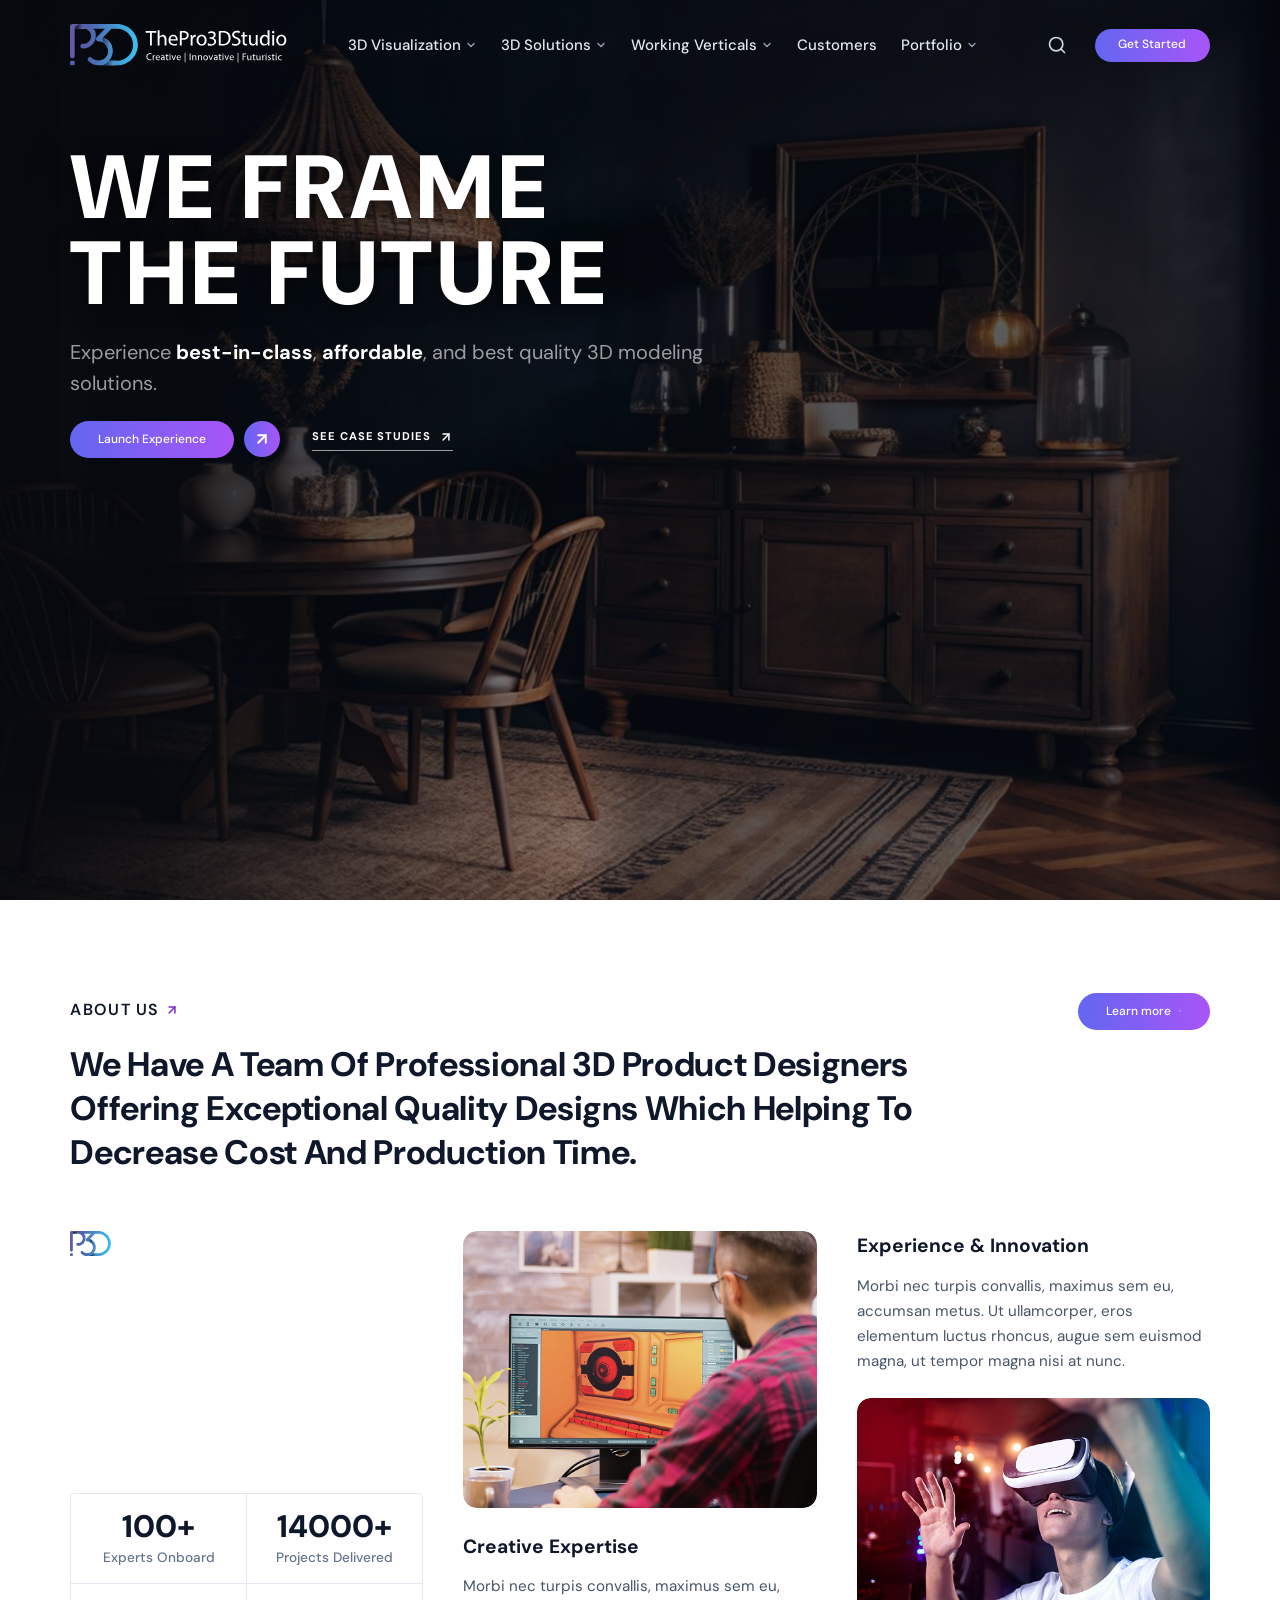
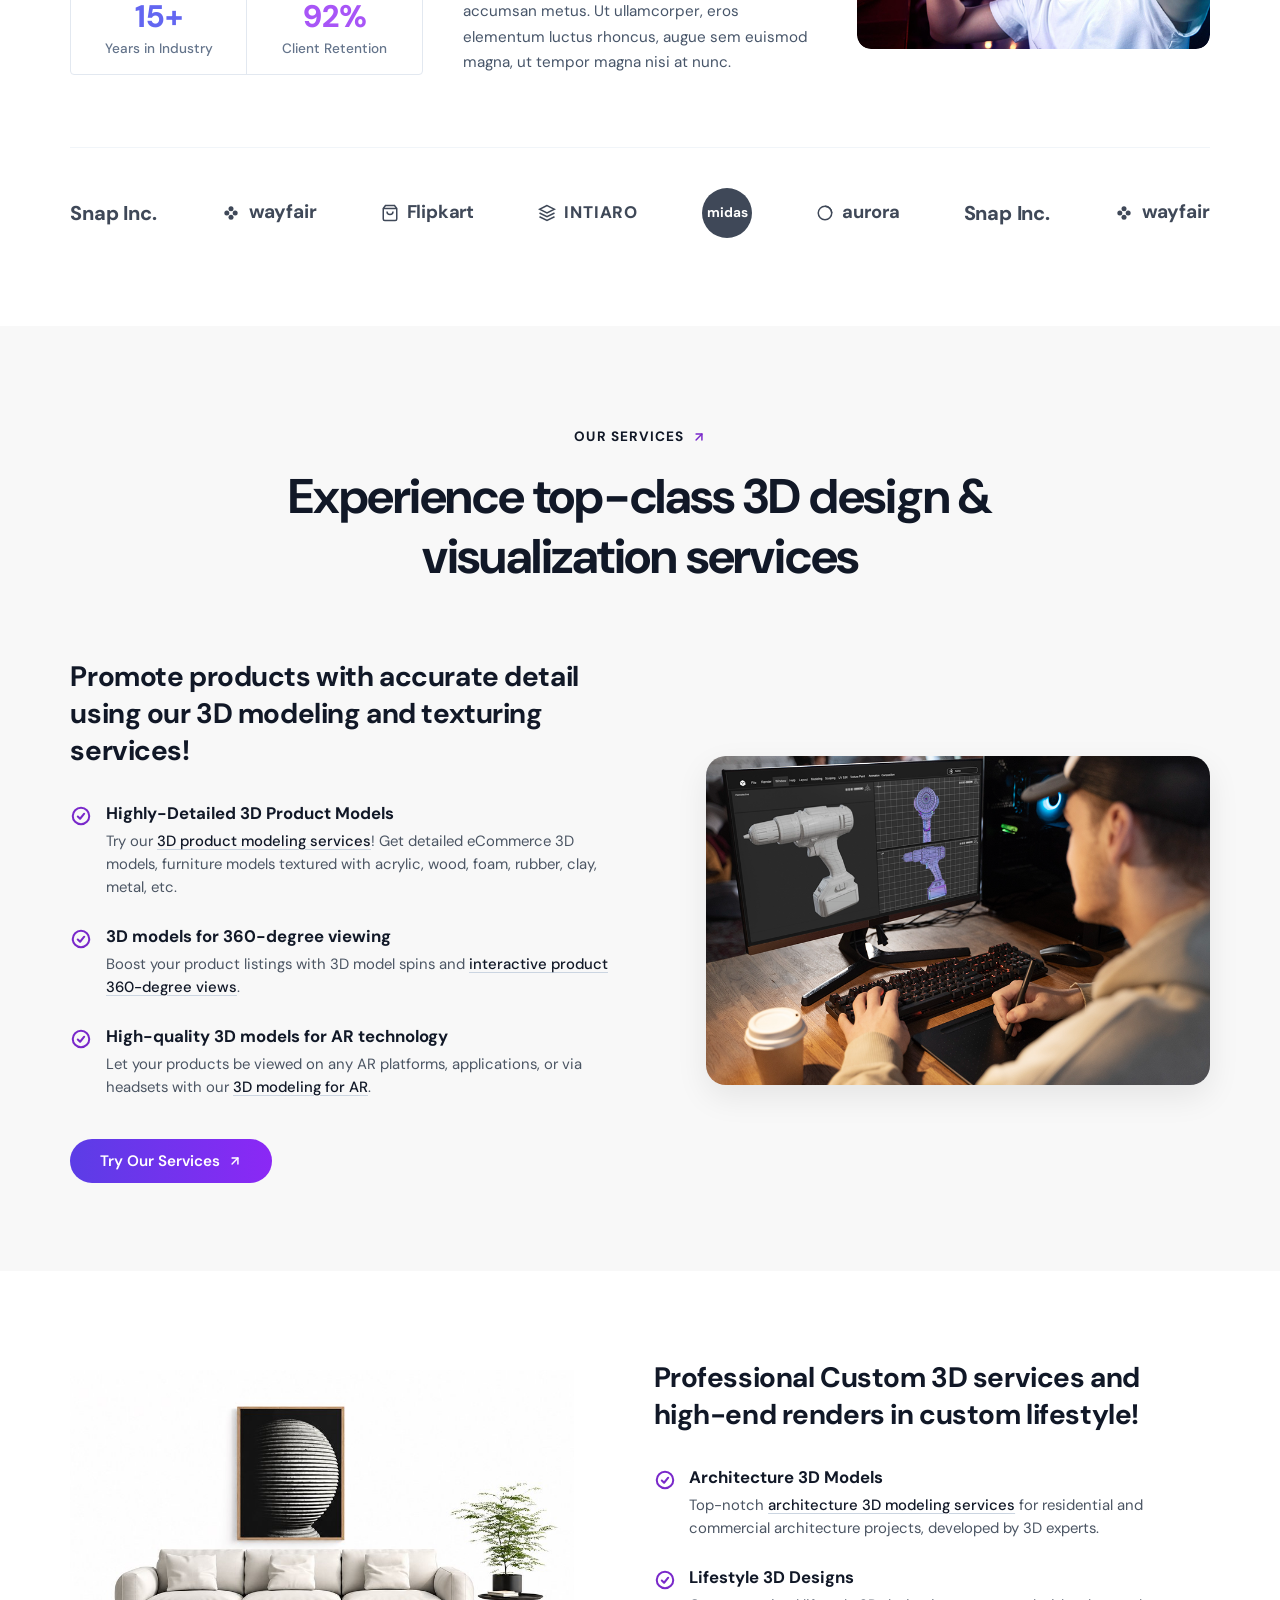
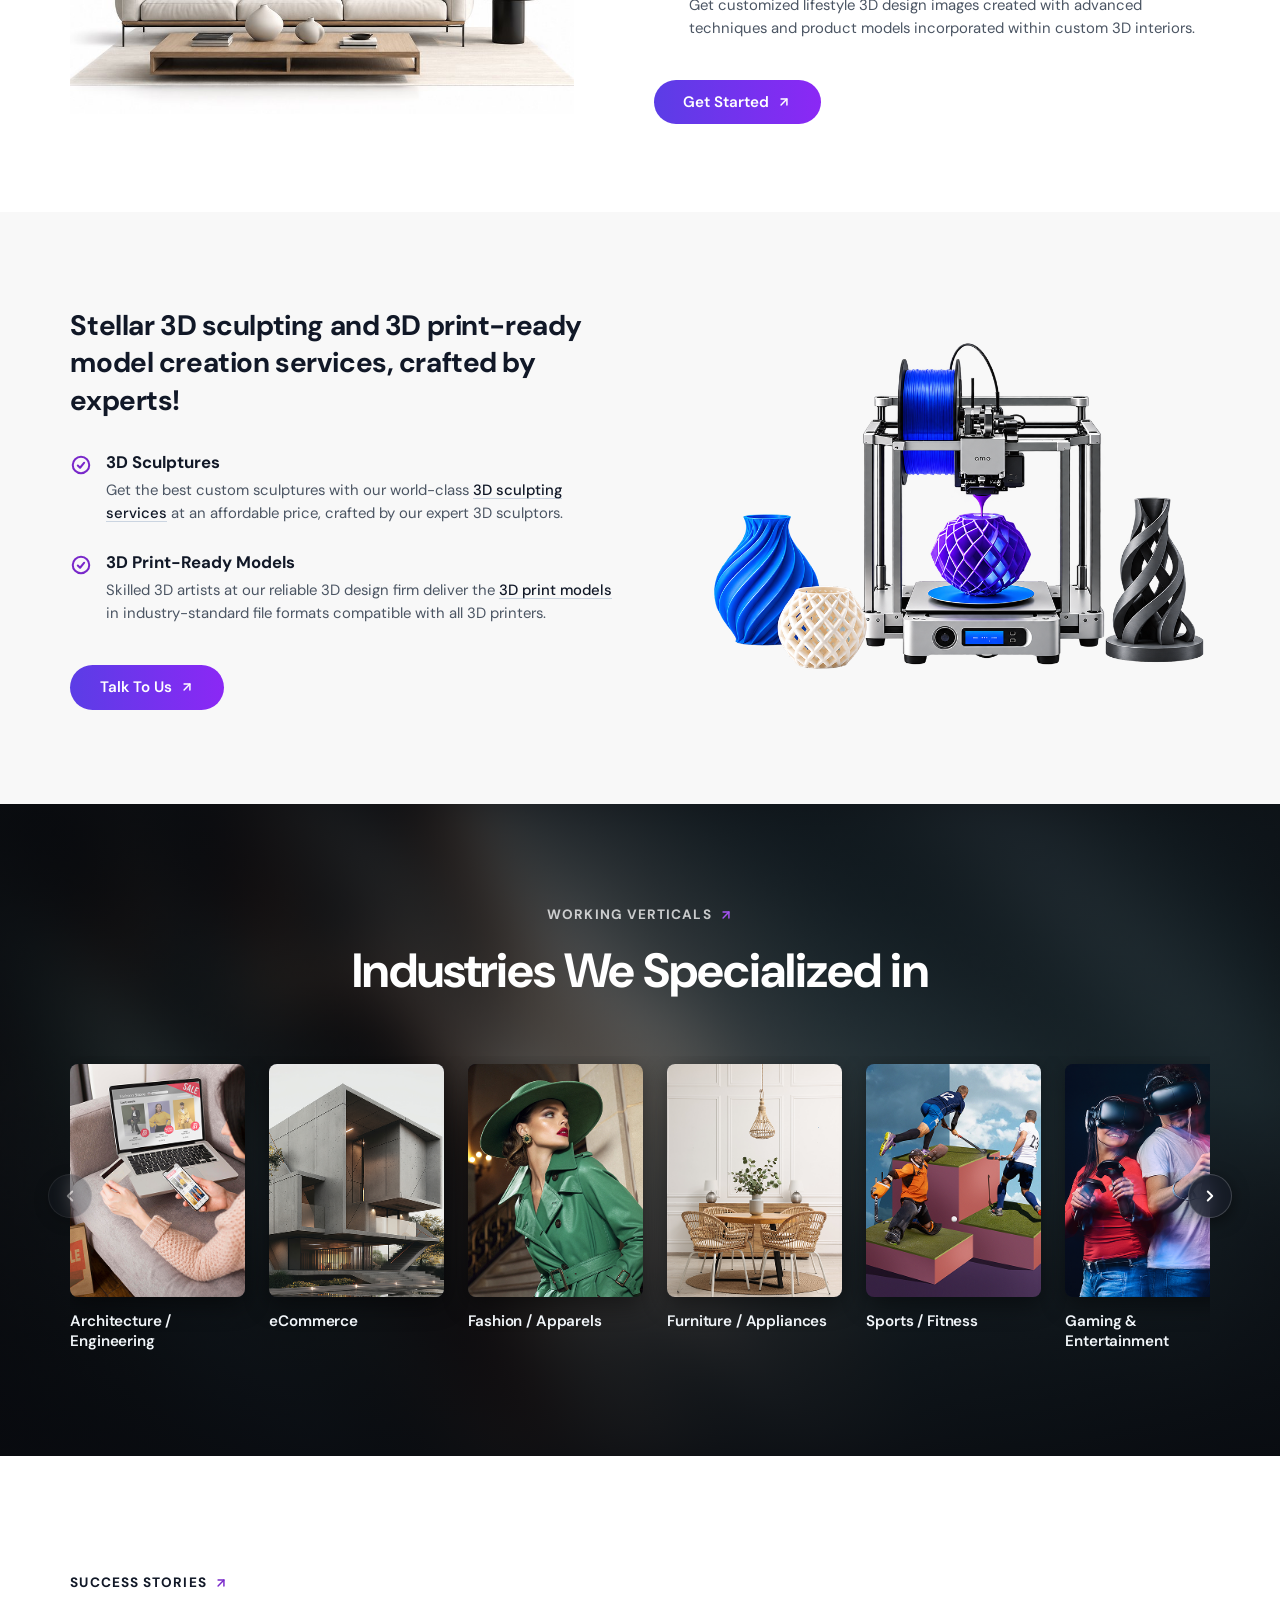
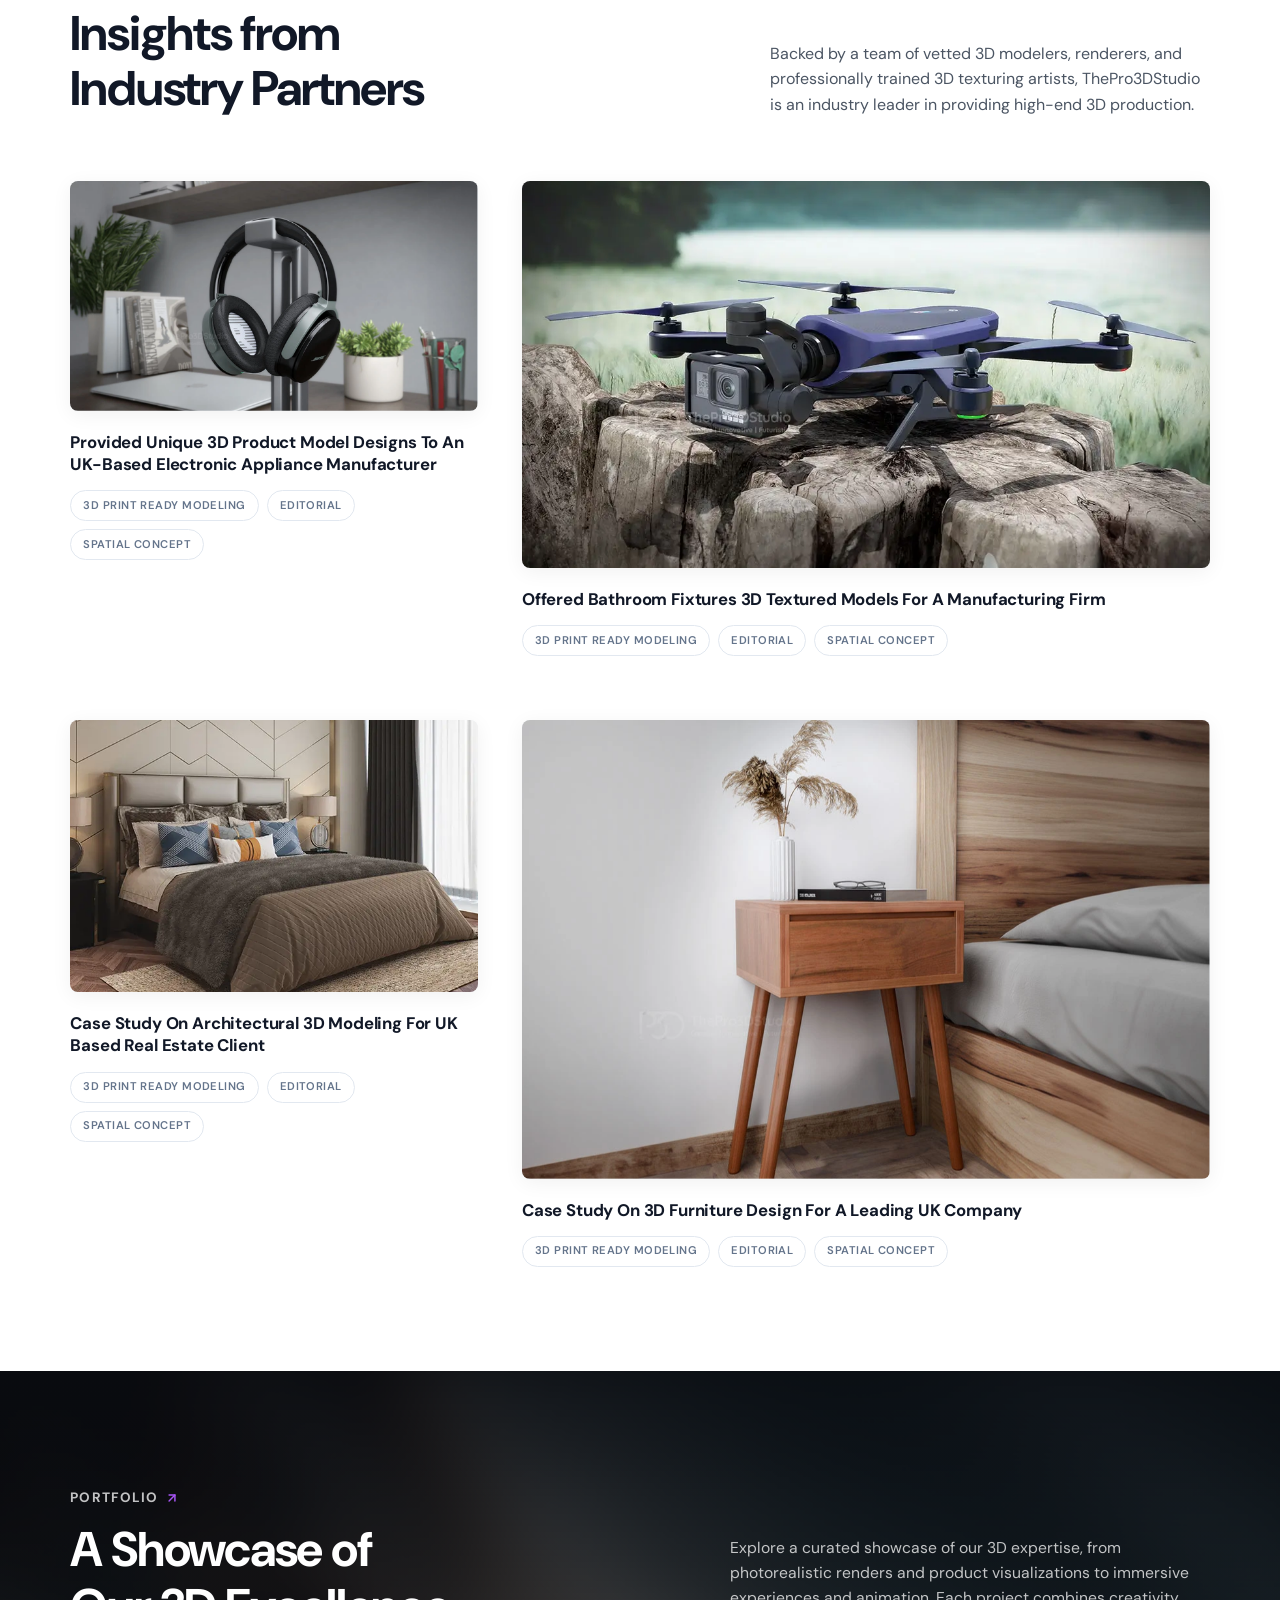
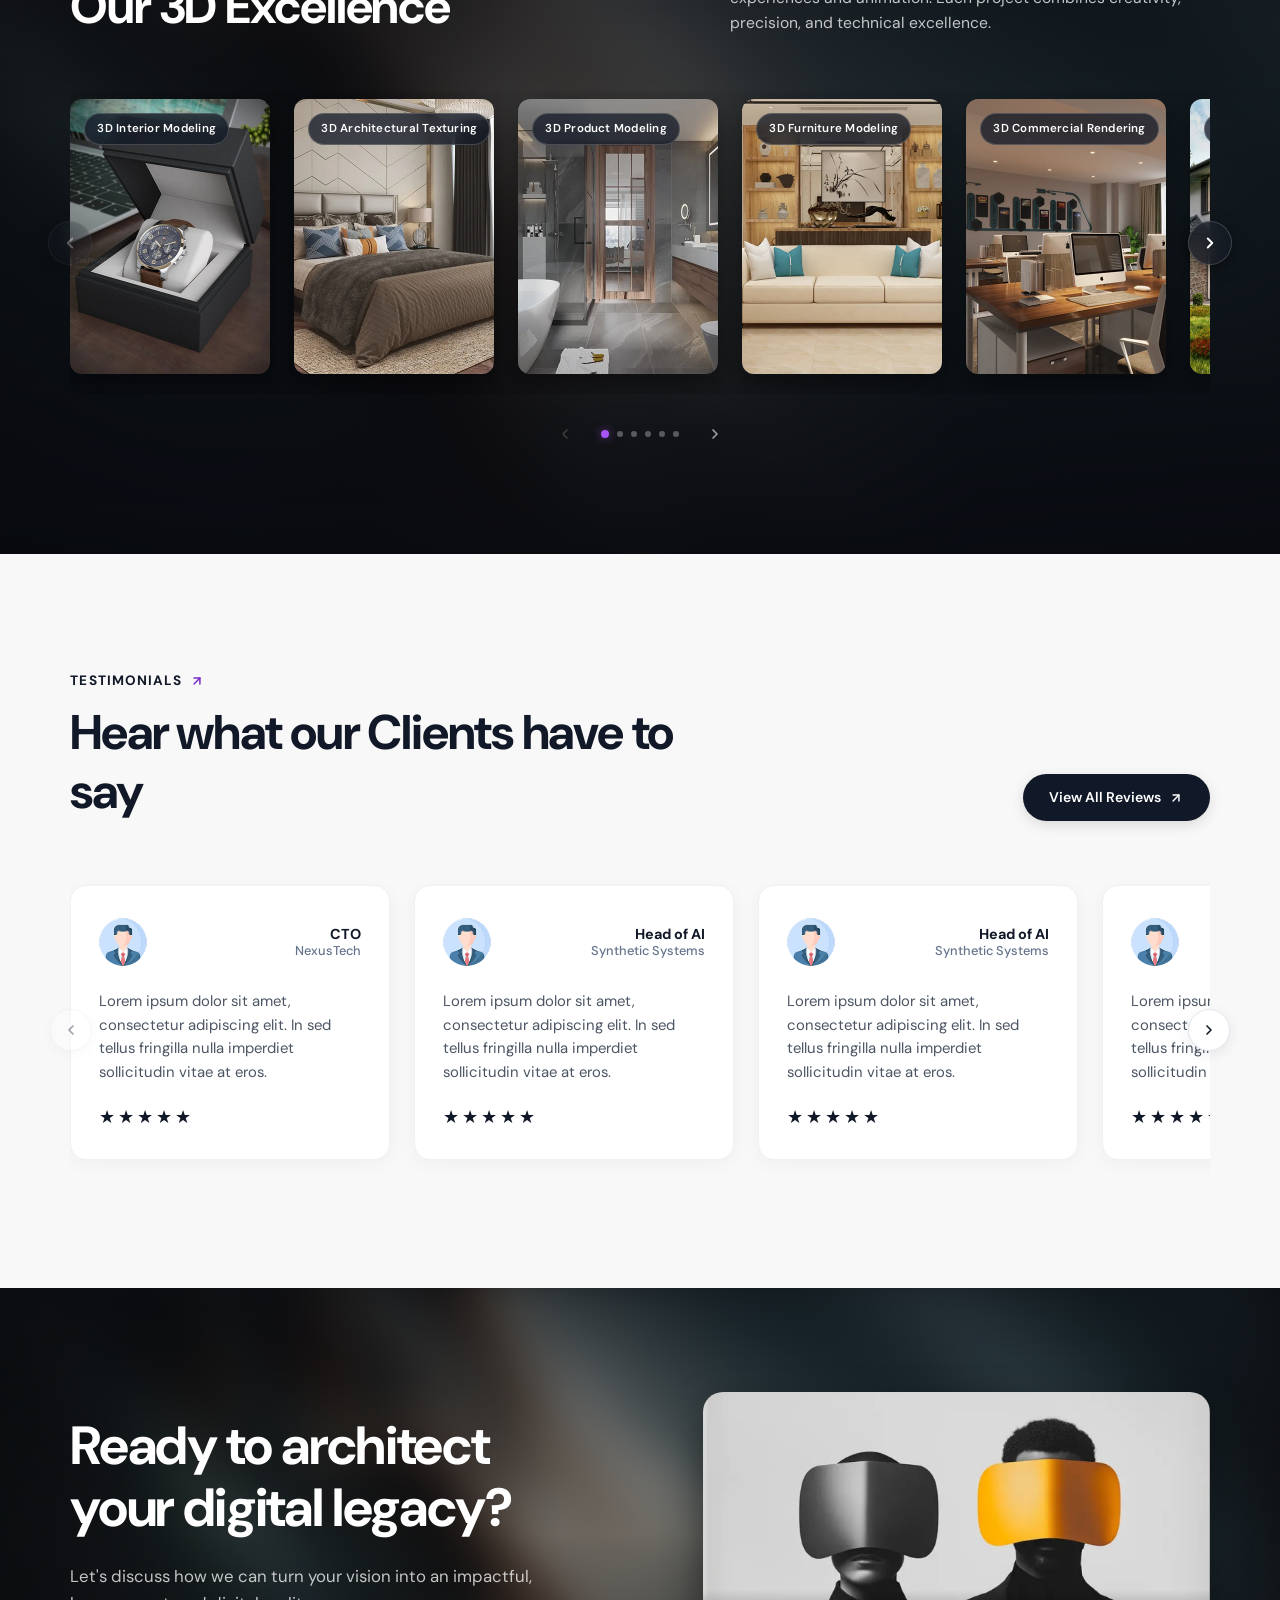
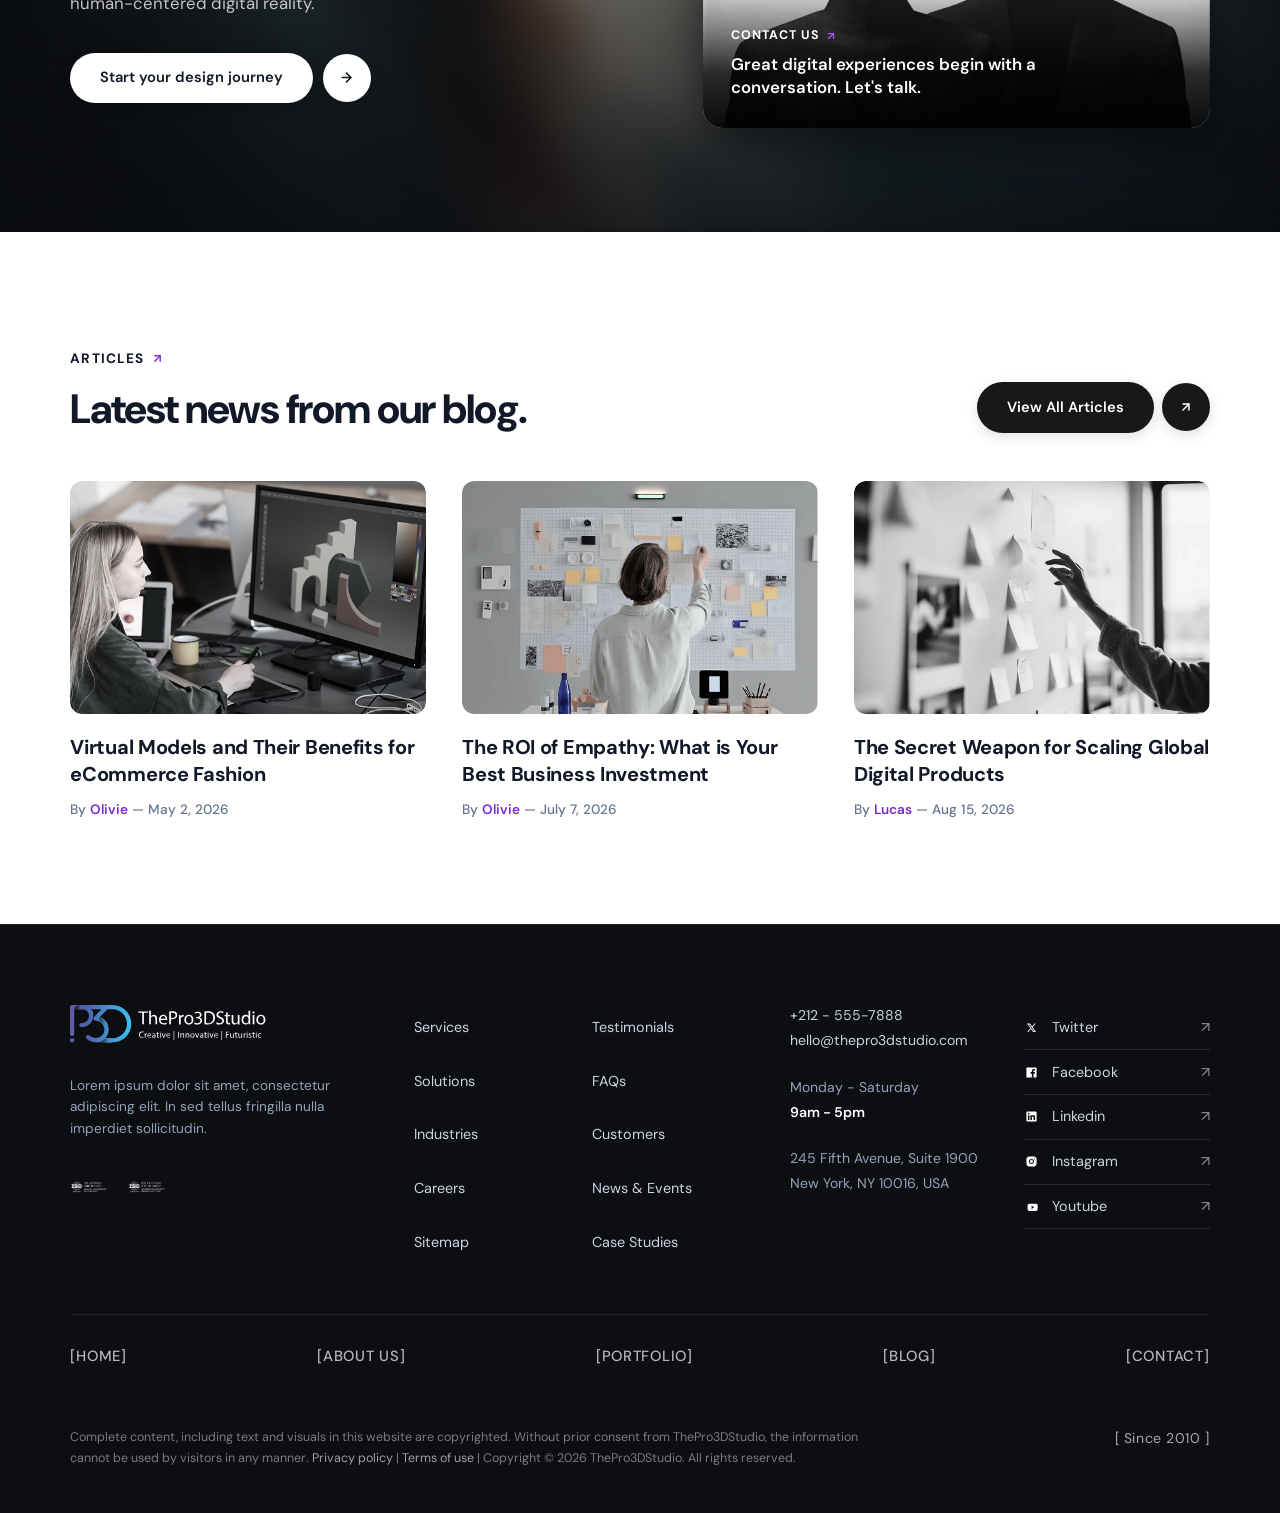
==== commit 09ead433: "feat: In the Home page section side implement the three more sections" ====
--- a/product-services.html
+++ b/product-services.html
@@ -209,7 +209,7 @@
           </a>
         </div>
         <div class="nav-item">
-          <a href="#services" class="nav-link">
+          <a href="#industries" class="nav-link">
             <span>Working Verticals</span>
             <svg class="chevron" viewBox="0 0 24 24" fill="none" stroke-width="2.5" stroke-linecap="round"><polyline points="6 9 12 15 18 9"></polyline></svg>
           </a>
@@ -220,8 +220,8 @@
           </a>
         </div>
         <div class="nav-item">
-          <a href="#faq" class="nav-link">
-            <span>Resources</span>
+          <a href="#showcase" class="nav-link">
+            <span>Portfolio</span>
             <svg class="chevron" viewBox="0 0 24 24" fill="none" stroke-width="2.5" stroke-linecap="round"><polyline points="6 9 12 15 18 9"></polyline></svg>
           </a>
         </div>
@@ -262,9 +262,9 @@
     <div class="mobile-nav-links">
       <a href="#services" class="mobile-nav-link">3D Visualization</a>
       <a href="#services" class="mobile-nav-link">3D Solutions</a>
-      <a href="#services" class="mobile-nav-link">Working Verticals</a>
+      <a href="#industries" class="mobile-nav-link">Working Verticals</a>
       <a href="#why-us" class="mobile-nav-link">Customers</a>
-      <a href="#faq" class="mobile-nav-link">Resources</a>
+      <a href="#showcase" class="mobile-nav-link">Portfolio</a>
       <a href="#contact" class="mobile-nav-link">Contact</a>
     </div>
     <div class="mobile-nav-footer">
@@ -349,9 +349,7 @@
           <!-- Column 1: P3D Logo, Description, 2x2 Stats Matrix -->
           <div class="about-col about-col-intro">
             <img src="assets/images/hero/What-We/Group.svg" alt="ThePro3DStudio Brand Mark" class="about-p3d-logo" width="41" height="25">
-            <p class="about-desc">
-              Lorem ipsum dolor sit amet, consectetur adipiscing elit. Vivamus consectetur posuere ipsum ac tincidunt. In congue placerat orci, vel elementum odio pretium et. Aenean blandit nibh eu orci tincidunt tempor. Quisque sit amet metus ut ipsum tristique pellentesque. Aenean sollicitudin ligula non vestibulum ultricies.
-            </p>
+          
             <div class="about-stats-matrix">
               <div class="about-stat-cell">
                 <div class="about-stat-num">100+</div>
@@ -452,593 +450,993 @@
     </section>
 
     <!-- ==========================================================================
-         Services Grid Section (Using Extracted Figma Product Renders)
+         Services Showcase Section (Figma Exact Implementation)
+         Alternating Layout: Block 1 (#f8f8f8), Block 2 (#ffffff), Block 3 (#f8f8f8)
          ========================================================================== -->
-    <section class="section" id="services">
-      <div class="container">
-        <div class="section-header">
-          <div class="badge badge-primary">What We Do</div>
-          <h2 class="section-title">Comprehensive 3D Product Rendering Solutions</h2>
-          <p class="section-subtitle">
-            Tailored visual solutions built for eCommerce retailers, manufacturers, industrial designers, and digital marketing agencies worldwide.
-          </p>
-        </div>
-
-        <div class="grid grid-3">
-          <!-- Service Card 1: Footwear / Fashion Product -->
-          <article class="card service-card">
-            <div class="service-card-media">
-              <img src="assets/images/services/What We Do/Sec1.png" 
-                   alt="Footwear and Fashion 3D Product Rendering" 
-                   width="400" 
-                   height="240" 
-                   loading="lazy">
-            </div>
-            <div class="service-card-body">
-              <h3 class="service-card-title">Footwear & Fashion CGI</h3>
-              <p class="service-card-desc">
-                High-definition texture replication for fabrics, mesh, knit, leather, and synthetic rubber outsoles with hyper-realistic fold physics.
-              </p>
-              <ul class="service-card-features">
-                <li><svg width="16" height="16" viewBox="0 0 20 20" fill="currentColor"><path fill-rule="evenodd" d="M16.707 5.293a1 1 0 010 1.414l-8 8a1 1 0 01-1.414 0l-4-4a1 1 0 011.414-1.414L8 12.586l7.293-7.293a1 1 0 011.414 0z" clip-rule="evenodd"/></svg> Micro-weave fabric displacement</li>
-                <li><svg width="16" height="16" viewBox="0 0 20 20" fill="currentColor"><path fill-rule="evenodd" d="M16.707 5.293a1 1 0 010 1.414l-8 8a1 1 0 01-1.414 0l-4-4a1 1 0 011.414-1.414L8 12.586l7.293-7.293a1 1 0 011.414 0z" clip-rule="evenodd"/></svg> Dynamic colorway variations</li>
-                <li><svg width="16" height="16" viewBox="0 0 20 20" fill="currentColor"><path fill-rule="evenodd" d="M16.707 5.293a1 1 0 010 1.414l-8 8a1 1 0 01-1.414 0l-4-4a1 1 0 011.414-1.414L8 12.586l7.293-7.293a1 1 0 011.414 0z" clip-rule="evenodd"/></svg> Seamless studio white background</li>
-              </ul>
-              <a href="#contact" class="btn btn-primary">Request Quote</a>
-            </div>
-          </article>
-
-          <!-- Service Card 2: Packaging & Labeling -->
-          <article class="card service-card">
-            <div class="service-card-media">
-              <img src="assets/images/services/What We Do/Sec2.png" 
-                   alt="Packaging and Pouch Label 3D Modeling" 
-                   width="400" 
-                   height="240" 
-                   loading="lazy">
-            </div>
-            <div class="service-card-body">
-              <h3 class="service-card-title">Packaging & Label Mockups</h3>
-              <p class="service-card-desc">
-                Photorealistic stand-up pouches, bottles, cartons, and blister packs with matte, metallic foil, and spot-UV embossed textures.
-              </p>
-              <ul class="service-card-features">
-                <li><svg width="16" height="16" viewBox="0 0 20 20" fill="currentColor"><path fill-rule="evenodd" d="M16.707 5.293a1 1 0 010 1.414l-8 8a1 1 0 01-1.414 0l-4-4a1 1 0 011.414-1.414L8 12.586l7.293-7.293a1 1 0 011.414 0z" clip-rule="evenodd"/></svg> Exact 2D dieline to 3D folding</li>
-                <li><svg width="16" height="16" viewBox="0 0 20 20" fill="currentColor"><path fill-rule="evenodd" d="M16.707 5.293a1 1 0 010 1.414l-8 8a1 1 0 01-1.414 0l-4-4a1 1 0 011.414-1.414L8 12.586l7.293-7.293a1 1 0 011.414 0z" clip-rule="evenodd"/></svg> Foil stamping and gloss reflections</li>
-                <li><svg width="16" height="16" viewBox="0 0 20 20" fill="currentColor"><path fill-rule="evenodd" d="M16.707 5.293a1 1 0 010 1.414l-8 8a1 1 0 01-1.414 0l-4-4a1 1 0 011.414-1.414L8 12.586l7.293-7.293a1 1 0 011.414 0z" clip-rule="evenodd"/></svg> Pre-print marketing visuals</li>
-              </ul>
-              <a href="#contact" class="btn btn-primary">Request Quote</a>
-            </div>
-          </article>
-
-          <!-- Service Card 3: Retail & Exhibition Kiosks -->
-          <article class="card service-card">
-            <div class="service-card-media">
-              <img src="assets/images/services/What We Do/Sec3.png" 
-                   alt="Retail Kiosk and Exhibition Display 3D Visualization" 
-                   width="400" 
-                   height="240" 
-                   loading="lazy">
-            </div>
-            <div class="service-card-body">
-              <h3 class="service-card-title">Retail Stalls & Kiosks</h3>
-              <p class="service-card-desc">
-                Architectural display structures, cosmetic stands, and trade show booths visualized with accurate ambient commercial lighting.
-              </p>
-              <ul class="service-card-features">
-                <li><svg width="16" height="16" viewBox="0 0 20 20" fill="currentColor"><path fill-rule="evenodd" d="M16.707 5.293a1 1 0 010 1.414l-8 8a1 1 0 01-1.414 0l-4-4a1 1 0 011.414-1.414L8 12.586l7.293-7.293a1 1 0 011.414 0z" clip-rule="evenodd"/></svg> Accurate architectural scale</li>
-                <li><svg width="16" height="16" viewBox="0 0 20 20" fill="currentColor"><path fill-rule="evenodd" d="M16.707 5.293a1 1 0 010 1.414l-8 8a1 1 0 01-1.414 0l-4-4a1 1 0 011.414-1.414L8 12.586l7.293-7.293a1 1 0 011.414 0z" clip-rule="evenodd"/></svg> Integrated backlit signage</li>
-                <li><svg width="16" height="16" viewBox="0 0 20 20" fill="currentColor"><path fill-rule="evenodd" d="M16.707 5.293a1 1 0 010 1.414l-8 8a1 1 0 01-1.414 0l-4-4a1 1 0 011.414-1.414L8 12.586l7.293-7.293a1 1 0 011.414 0z" clip-rule="evenodd"/></svg> Merchandising display mockups</li>
-              </ul>
-              <a href="#contact" class="btn btn-primary">Request Quote</a>
-            </div>
-          </article>
-
-          <!-- Service Card 4: Game Art & Sci-Fi Characters -->
-          <article class="card service-card">
-            <div class="service-card-media">
-              <img src="assets/images/services/What We Do/Sec4.png" 
-                   alt="3D Character Modeling and Game Asset Art" 
-                   width="400" 
-                   height="240" 
-                   loading="lazy">
-            </div>
-            <div class="service-card-body">
-              <h3 class="service-card-title">Game Art & Character Design</h3>
-              <p class="service-card-desc">
-                High-poly to low-poly baking, rigging-ready topography, hard-surface armor, and stylized digital character modeling for entertainment.
-              </p>
-              <ul class="service-card-features">
-                <li><svg width="16" height="16" viewBox="0 0 20 20" fill="currentColor"><path fill-rule="evenodd" d="M16.707 5.293a1 1 0 010 1.414l-8 8a1 1 0 01-1.414 0l-4-4a1 1 0 011.414-1.414L8 12.586l7.293-7.293a1 1 0 011.414 0z" clip-rule="evenodd"/></svg> PBR texture maps (Albedo, Normal, Rough)</li>
-                <li><svg width="16" height="16" viewBox="0 0 20 20" fill="currentColor"><path fill-rule="evenodd" d="M16.707 5.293a1 1 0 010 1.414l-8 8a1 1 0 01-1.414 0l-4-4a1 1 0 011.414-1.414L8 12.586l7.293-7.293a1 1 0 011.414 0z" clip-rule="evenodd"/></svg> Unreal Engine & Unity optimized</li>
-                <li><svg width="16" height="16" viewBox="0 0 20 20" fill="currentColor"><path fill-rule="evenodd" d="M16.707 5.293a1 1 0 010 1.414l-8 8a1 1 0 01-1.414 0l-4-4a1 1 0 011.414-1.414L8 12.586l7.293-7.293a1 1 0 011.414 0z" clip-rule="evenodd"/></svg> Sub-division surface modeling</li>
-              </ul>
-              <a href="#contact" class="btn btn-primary">Request Quote</a>
-            </div>
-          </article>
-
-          <!-- Service Card 5: Furniture & Architectural Decor -->
-          <article class="card service-card">
-            <div class="service-card-media">
-              <img src="assets/images/hero/hero-bg.png" 
-                   alt="Furniture and Home Decor 3D Modeling and Rendering" 
-                   width="400" 
-                   height="240" 
-                   loading="lazy">
-            </div>
-            <div class="service-card-body">
-              <h3 class="service-card-title">Furniture & Interior Decor</h3>
-              <p class="service-card-desc">
-                Accurate physical material replication for polished hardwoods, rattan weaving, velvet upholstery, and brass hardware in styled rooms.
-              </p>
-              <ul class="service-card-features">
-                <li><svg width="16" height="16" viewBox="0 0 20 20" fill="currentColor"><path fill-rule="evenodd" d="M16.707 5.293a1 1 0 010 1.414l-8 8a1 1 0 01-1.414 0l-4-4a1 1 0 011.414-1.414L8 12.586l7.293-7.293a1 1 0 011.414 0z" clip-rule="evenodd"/></svg> Contextual room scenes</li>
-                <li><svg width="16" height="16" viewBox="0 0 20 20" fill="currentColor"><path fill-rule="evenodd" d="M16.707 5.293a1 1 0 010 1.414l-8 8a1 1 0 01-1.414 0l-4-4a1 1 0 011.414-1.414L8 12.586l7.293-7.293a1 1 0 011.414 0z" clip-rule="evenodd"/></svg> Unlimited wood & fabric finishes</li>
-                <li><svg width="16" height="16" viewBox="0 0 20 20" fill="currentColor"><path fill-rule="evenodd" d="M16.707 5.293a1 1 0 010 1.414l-8 8a1 1 0 01-1.414 0l-4-4a1 1 0 011.414-1.414L8 12.586l7.293-7.293a1 1 0 011.414 0z" clip-rule="evenodd"/></svg> Catalog batch rendering</li>
-              </ul>
-              <a href="#contact" class="btn btn-primary">Request Quote</a>
-            </div>
-          </article>
-
-          <!-- Service Card 6: Interactive 360 & Augmented Reality -->
-          <article class="card service-card">
-            <div class="service-card-media">
-              <img src="assets/images/services/What We Do/Sec8.png" 
-                   alt="360 Degree Interactive and AR 3D Assets" 
-                   width="400" 
-                   height="240" 
-                   loading="lazy">
-            </div>
-            <div class="service-card-body">
-              <h3 class="service-card-title">360° Spins & AR Assets</h3>
-              <p class="service-card-desc">
-                WebGL interactive viewer assets and lightweight USDZ/GLB formats configured for instant "View in Your Space" augmented reality.
-              </p>
-              <ul class="service-card-features">
-                <li><svg width="16" height="16" viewBox="0 0 20 20" fill="currentColor"><path fill-rule="evenodd" d="M16.707 5.293a1 1 0 010 1.414l-8 8a1 1 0 01-1.414 0l-4-4a1 1 0 011.414-1.414L8 12.586l7.293-7.293a1 1 0 011.414 0z" clip-rule="evenodd"/></svg> Shopify & Amazon 3D ready</li>
-                <li><svg width="16" height="16" viewBox="0 0 20 20" fill="currentColor"><path fill-rule="evenodd" d="M16.707 5.293a1 1 0 010 1.414l-8 8a1 1 0 01-1.414 0l-4-4a1 1 0 011.414-1.414L8 12.586l7.293-7.293a1 1 0 011.414 0z" clip-rule="evenodd"/></svg> Smooth 360-degree rotation</li>
-                <li><svg width="16" height="16" viewBox="0 0 20 20" fill="currentColor"><path fill-rule="evenodd" d="M16.707 5.293a1 1 0 010 1.414l-8 8a1 1 0 01-1.414 0l-4-4a1 1 0 011.414-1.414L8 12.586l7.293-7.293a1 1 0 011.414 0z" clip-rule="evenodd"/></svg> Dramatic reduction in return rates</li>
-              </ul>
-              <a href="#contact" class="btn btn-primary">Request Quote</a>
-            </div>
-          </article>
+    <section class="services-showcase-section" id="services">
+      <!-- Row 1: 3D Product Modeling & Texturing (Background #f8f8f8) -->
+      <div class="services-block services-bg-f8">
+        <div class="container">
+          <!-- Section Header (Figma Eyebrow & Headline) -->
+          <div class="services-header">
+            <div class="services-eyebrow">
+              <span>OUR SERVICES</span>
+              <svg class="eyebrow-arrow" width="14" height="14" viewBox="0 0 24 24" fill="none" stroke="currentColor" stroke-width="2.5" stroke-linecap="round" stroke-linejoin="round">
+                <line x1="7" y1="17" x2="17" y2="7"></line>
+                <polyline points="7 7 17 7 17 17"></polyline>
+              </svg>
+            </div>
+            <h2 class="services-main-title">Experience top-class 3D design &amp;<br>visualization services</h2>
+          </div>
+
+          <div class="services-row">
+            <!-- Left: Text Content & Features -->
+            <div class="services-content-col">
+              <h3 class="services-heading">Promote products with accurate detail using our 3D modeling and texturing services!</h3>
+              
+              <div class="services-features-list">
+                <div class="services-feature-item">
+                  <div class="services-feature-icon" aria-hidden="true">
+                    <svg width="22" height="22" viewBox="0 0 24 24" fill="none" stroke="#7928ca" stroke-width="2.2" stroke-linecap="round" stroke-linejoin="round">
+                      <circle cx="12" cy="12" r="9"></circle>
+                      <polyline points="8.5 12.5 11 15 15.5 9.5"></polyline>
+                    </svg>
+                  </div>
+                  <div class="services-feature-text">
+                    <h4 class="services-feature-title">Highly-Detailed 3D Product Models</h4>
+                    <p class="services-feature-desc">Try our <a href="#contact">3D product modeling services</a>! Get detailed eCommerce 3D models, furniture models textured with acrylic, wood, foam, rubber, clay, metal, etc.</p>
+                  </div>
+                </div>
+
+                <div class="services-feature-item">
+                  <div class="services-feature-icon" aria-hidden="true">
+                    <svg width="22" height="22" viewBox="0 0 24 24" fill="none" stroke="#7928ca" stroke-width="2.2" stroke-linecap="round" stroke-linejoin="round">
+                      <circle cx="12" cy="12" r="9"></circle>
+                      <polyline points="8.5 12.5 11 15 15.5 9.5"></polyline>
+                    </svg>
+                  </div>
+                  <div class="services-feature-text">
+                    <h4 class="services-feature-title">3D models for 360-degree viewing</h4>
+                    <p class="services-feature-desc">Boost your product listings with 3D model spins and <a href="#contact">interactive product 360-degree views</a>.</p>
+                  </div>
+                </div>
+
+                <div class="services-feature-item">
+                  <div class="services-feature-icon" aria-hidden="true">
+                    <svg width="22" height="22" viewBox="0 0 24 24" fill="none" stroke="#7928ca" stroke-width="2.2" stroke-linecap="round" stroke-linejoin="round">
+                      <circle cx="12" cy="12" r="9"></circle>
+                      <polyline points="8.5 12.5 11 15 15.5 9.5"></polyline>
+                    </svg>
+                  </div>
+                  <div class="services-feature-text">
+                    <h4 class="services-feature-title">High-quality 3D models for AR technology</h4>
+                    <p class="services-feature-desc">Let your products be viewed on any AR platforms, applications, or via headsets with our <a href="#contact">3D modeling for AR</a>.</p>
+                  </div>
+                </div>
+              </div>
+
+              <a href="#contact" class="btn-services-pill">
+                <span>Try Our Services</span>
+                <svg class="pill-arrow" width="14" height="14" viewBox="0 0 24 24" fill="none" stroke="currentColor" stroke-width="2.5" stroke-linecap="round" stroke-linejoin="round">
+                  <line x1="7" y1="17" x2="17" y2="7"></line>
+                  <polyline points="7 7 17 7 17 17"></polyline>
+                </svg>
+              </a>
+            </div>
+
+            <!-- Right: Image of 3D Designer Modeling Drill -->
+            <div class="services-image-col">
+              <div class="services-image-frame">
+                <img src="assets/images/services/service-modeling.png" 
+                     alt="Promote products with accurate detail using our 3D modeling and texturing services" 
+                     width="840" 
+                     height="550" 
+                     class="services-img-rounded"
+                     loading="lazy">
+              </div>
+            </div>
+          </div>
+        </div>
+      </div>
+
+      <!-- Row 2: Custom 3D & Lifestyle Interiors (Background #ffffff) -->
+      <div class="services-block services-bg-white">
+        <div class="container">
+          <div class="services-row services-row-reverse">
+            <!-- Left: Image of Lifestyle Couch Scene (Seamless White Background) -->
+            <div class="services-image-col">
+              <div class="services-image-frame">
+                <img src="assets/images/services/service-lifestyle.jpg" 
+                     alt="Professional Custom 3D services and high-end renders in custom lifestyle" 
+                     width="879" 
+                     height="600" 
+                     class="services-img-lifestyle"
+                     loading="lazy">
+              </div>
+            </div>
+
+            <!-- Right: Text Content & Features -->
+            <div class="services-content-col">
+              <h3 class="services-heading">Professional Custom 3D services and high-end renders in custom lifestyle!</h3>
+              
+              <div class="services-features-list">
+                <div class="services-feature-item">
+                  <div class="services-feature-icon" aria-hidden="true">
+                    <svg width="22" height="22" viewBox="0 0 24 24" fill="none" stroke="#7928ca" stroke-width="2.2" stroke-linecap="round" stroke-linejoin="round">
+                      <circle cx="12" cy="12" r="9"></circle>
+                      <polyline points="8.5 12.5 11 15 15.5 9.5"></polyline>
+                    </svg>
+                  </div>
+                  <div class="services-feature-text">
+                    <h4 class="services-feature-title">Architecture 3D Models</h4>
+                    <p class="services-feature-desc">Top-notch <a href="#contact">architecture 3D modeling services</a> for residential and commercial architecture projects, developed by 3D experts.</p>
+                  </div>
+                </div>
+
+                <div class="services-feature-item">
+                  <div class="services-feature-icon" aria-hidden="true">
+                    <svg width="22" height="22" viewBox="0 0 24 24" fill="none" stroke="#7928ca" stroke-width="2.2" stroke-linecap="round" stroke-linejoin="round">
+                      <circle cx="12" cy="12" r="9"></circle>
+                      <polyline points="8.5 12.5 11 15 15.5 9.5"></polyline>
+                    </svg>
+                  </div>
+                  <div class="services-feature-text">
+                    <h4 class="services-feature-title">Lifestyle 3D Designs</h4>
+                    <p class="services-feature-desc">Get customized lifestyle 3D design images created with advanced techniques and product models incorporated within custom 3D interiors.</p>
+                  </div>
+                </div>
+              </div>
+
+              <a href="#contact" class="btn-services-pill">
+                <span>Get Started</span>
+                <svg class="pill-arrow" width="14" height="14" viewBox="0 0 24 24" fill="none" stroke="currentColor" stroke-width="2.5" stroke-linecap="round" stroke-linejoin="round">
+                  <line x1="7" y1="17" x2="17" y2="7"></line>
+                  <polyline points="7 7 17 7 17 17"></polyline>
+                </svg>
+              </a>
+            </div>
+          </div>
+        </div>
+      </div>
+
+      <!-- Row 3: 3D Sculpting & Print-Ready Models (Background #f8f8f8) -->
+      <div class="services-block services-bg-f8">
+        <div class="container">
+          <div class="services-row">
+            <!-- Left: Text Content & Features -->
+            <div class="services-content-col">
+              <h3 class="services-heading">Stellar 3D sculpting and 3D print-ready model creation services, crafted by experts!</h3>
+              
+              <div class="services-features-list">
+                <div class="services-feature-item">
+                  <div class="services-feature-icon" aria-hidden="true">
+                    <svg width="22" height="22" viewBox="0 0 24 24" fill="none" stroke="#7928ca" stroke-width="2.2" stroke-linecap="round" stroke-linejoin="round">
+                      <circle cx="12" cy="12" r="9"></circle>
+                      <polyline points="8.5 12.5 11 15 15.5 9.5"></polyline>
+                    </svg>
+                  </div>
+                  <div class="services-feature-text">
+                    <h4 class="services-feature-title">3D Sculptures</h4>
+                    <p class="services-feature-desc">Get the best custom sculptures with our world-class <a href="#contact">3D sculpting services</a> at an affordable price, crafted by our expert 3D sculptors.</p>
+                  </div>
+                </div>
+
+                <div class="services-feature-item">
+                  <div class="services-feature-icon" aria-hidden="true">
+                    <svg width="22" height="22" viewBox="0 0 24 24" fill="none" stroke="#7928ca" stroke-width="2.2" stroke-linecap="round" stroke-linejoin="round">
+                      <circle cx="12" cy="12" r="9"></circle>
+                      <polyline points="8.5 12.5 11 15 15.5 9.5"></polyline>
+                    </svg>
+                  </div>
+                  <div class="services-feature-text">
+                    <h4 class="services-feature-title">3D Print-Ready Models</h4>
+                    <p class="services-feature-desc">Skilled 3D artists at our reliable 3D design firm deliver the <a href="#contact">3D print models</a> in industry-standard file formats compatible with all 3D printers.</p>
+                  </div>
+                </div>
+              </div>
+
+              <a href="#contact" class="btn-services-pill">
+                <span>Talk To Us</span>
+                <svg class="pill-arrow" width="14" height="14" viewBox="0 0 24 24" fill="none" stroke="currentColor" stroke-width="2.5" stroke-linecap="round" stroke-linejoin="round">
+                  <line x1="7" y1="17" x2="17" y2="7"></line>
+                  <polyline points="7 7 17 7 17 17"></polyline>
+                </svg>
+              </a>
+            </div>
+
+            <!-- Right: Image of 3D Printer & Sculpted Vases -->
+            <div class="services-image-col">
+              <div class="services-image-frame">
+                <img src="assets/images/services/service-3d-printer.png" 
+                     alt="Stellar 3D sculpting and 3D print-ready model creation services" 
+                     width="907" 
+                     height="750" 
+                     class="services-img-printer"
+                     loading="lazy">
+              </div>
+            </div>
+          </div>
         </div>
       </div>
     </section>
 
     <!-- ==========================================================================
-         Process Section ("How We Work")
+         Working Verticals ("Industries We Specialized In")
+         (Replaces Process Section with Figma Exact Visual Carousel)
          ========================================================================== -->
-    <section class="section section-bg-subtle" id="process">
+    <section class="industries-section" id="industries">
+      <!-- Hidden anchor alias for legacy #process links -->
+      <span id="process" style="display: block; position: relative; top: -100px; visibility: hidden;"></span>
+
       <div class="container">
-        <div class="section-header">
-          <div class="badge badge-primary">Our Process</div>
-          <h2 class="section-title">Streamlined 4-Step Rendering Workflow</h2>
-          <p class="section-subtitle">
-            From initial CAD ingestion to final delivery, our quality-controlled pipeline guarantees rapid execution and precision results.
-          </p>
-        </div>
-
-        <div class="process-grid">
-          <!-- Step 1 -->
-          <div class="process-step">
-            <div class="process-number">01</div>
-            <h3 class="process-title">Submit Assets & Brief</h3>
-            <p class="process-desc">
-              Share your 3D CAD files, design blueprints, or reference photos alongside material and lighting specifications.
-            </p>
-          </div>
-
-          <!-- Step 2 -->
-          <div class="process-step">
-            <div class="process-number">02</div>
-            <h3 class="process-title">Modeling & Texturing</h3>
-            <p class="process-desc">
-              Our 3D specialists sculpt geometry, apply high-res PBR textures, and set up realistic digital materials.
-            </p>
-          </div>
-
-          <!-- Step 3 -->
-          <div class="process-step">
-            <div class="process-number">03</div>
-            <h3 class="process-title">Preview & Revisions</h3>
-            <p class="process-desc">
-              Review draft camera angles and lighting setups. Request tweaks and adjustments before final high-resolution rendering.
-            </p>
-          </div>
-
-          <!-- Step 4 -->
-          <div class="process-step">
-            <div class="process-number">04</div>
-            <h3 class="process-title">Final 4K Delivery</h3>
-            <p class="process-desc">
-              Receive high-resolution 4K/8K images, 360 spin files, and optimized AR 3D assets ready for deployment.
-            </p>
-          </div>
+        <!-- Eyebrow & Title -->
+        <div class="industries-header">
+          <div class="industries-eyebrow">
+            <span>WORKING VERTICALS</span>
+            <svg class="eyebrow-arrow" width="14" height="14" viewBox="0 0 24 24" fill="none" stroke="currentColor" stroke-width="2.5" stroke-linecap="round" stroke-linejoin="round">
+              <line x1="7" y1="17" x2="17" y2="7"></line>
+              <polyline points="7 7 17 7 17 17"></polyline>
+            </svg>
+          </div>
+          <h2 class="industries-title">Industries We Specialized in</h2>
+        </div>
+
+        <!-- Carousel / Slider -->
+        <div class="industries-carousel-wrapper">
+          <button type="button" class="industries-nav-btn industries-nav-prev" id="indPrevBtn" aria-label="Previous industry">
+            <svg width="18" height="18" viewBox="0 0 24 24" fill="none" stroke="currentColor" stroke-width="2.5" stroke-linecap="round" stroke-linejoin="round">
+              <polyline points="15 18 9 12 15 6"></polyline>
+            </svg>
+          </button>
+
+          <div class="industries-slider-track" id="industriesTrack">
+            <!-- 1. Architecture / Engineering -->
+            <article class="industry-card">
+              <div class="industry-card-media">
+                <img src="assets/images/hero/Industries/Sec1.png" 
+                     alt="Architecture / Engineering 3D Modeling" 
+                     width="225" 
+                     height="300" 
+                     loading="lazy">
+              </div>
+              <h3 class="industry-card-title">Architecture / Engineering</h3>
+            </article>
+
+            <!-- 2. eCommerce -->
+            <article class="industry-card">
+              <div class="industry-card-media">
+                <img src="assets/images/hero/Industries/Sec2.png" 
+                     alt="eCommerce 3D Product Rendering" 
+                     width="225" 
+                     height="300" 
+                     loading="lazy">
+              </div>
+              <h3 class="industry-card-title">eCommerce</h3>
+            </article>
+
+            <!-- 3. Fashion / Apparels -->
+            <article class="industry-card">
+              <div class="industry-card-media">
+                <img src="assets/images/hero/Industries/Sec3.png" 
+                     alt="Fashion / Apparels 3D CGI" 
+                     width="225" 
+                     height="300" 
+                     loading="lazy">
+              </div>
+              <h3 class="industry-card-title">Fashion / Apparels</h3>
+            </article>
+
+            <!-- 4. Furniture / Appliances -->
+            <article class="industry-card">
+              <div class="industry-card-media">
+                <img src="assets/images/hero/Industries/Sec4.png" 
+                     alt="Furniture / Appliances 3D Renders" 
+                     width="225" 
+                     height="300" 
+                     loading="lazy">
+              </div>
+              <h3 class="industry-card-title">Furniture / Appliances</h3>
+            </article>
+
+            <!-- 5. Sports / Fitness -->
+            <article class="industry-card">
+              <div class="industry-card-media">
+                <img src="assets/images/hero/Industries/Sec5.png" 
+                     alt="Sports / Fitness 3D Product Design" 
+                     width="225" 
+                     height="300" 
+                     loading="lazy">
+              </div>
+              <h3 class="industry-card-title">Sports / Fitness</h3>
+            </article>
+
+            <!-- 6. Gaming & Entertainment -->
+            <article class="industry-card">
+              <div class="industry-card-media">
+                <img src="assets/images/hero/Industries/Sec6.png" 
+                     alt="Gaming & Entertainment 3D Assets" 
+                     width="225" 
+                     height="300" 
+                     loading="lazy">
+              </div>
+              <h3 class="industry-card-title">Gaming &amp; Entertainment</h3>
+            </article>
+          </div>
+
+          <button type="button" class="industries-nav-btn industries-nav-next" id="indNextBtn" aria-label="Next industry">
+            <svg width="18" height="18" viewBox="0 0 24 24" fill="none" stroke="currentColor" stroke-width="2.5" stroke-linecap="round" stroke-linejoin="round">
+              <polyline points="9 18 15 12 9 6"></polyline>
+            </svg>
+          </button>
         </div>
       </div>
     </section>
 
     <!-- ==========================================================================
-         Why Choose Us / Value Proposition
+         Insights & Success Stories Section ("Insights from Industry Partners")
+         (Replaces Why Choose Us with Figma Exact Implementation)
          ========================================================================== -->
-    <section class="section" id="why-us">
+    <section class="insights-section" id="why-us">
+      <!-- Hidden anchor alias for #insights -->
+      <span id="insights" style="display: block; position: relative; top: -100px; visibility: hidden;"></span>
+
       <div class="container">
-        <div class="section-header">
-          <div class="badge badge-primary">The Pro Difference</div>
-          <h2 class="section-title">Why Brands Choose ThePro3DStudio</h2>
-          <p class="section-subtitle">
-            Experience the flexibility and speed of digital rendering over traditional commercial product photography.
-          </p>
-        </div>
-
-        <div class="grid grid-3">
-          <div class="card">
-            <h3 class="service-card-title">Photorealistic Detail</h3>
-            <p class="service-card-desc">
-              Cutting-edge ray tracing engines replicate true-to-life reflections, surface micro-textures, and optical light refraction.
+        <!-- Header: Eyebrow + Title on Left, Description on Right -->
+        <div class="insights-header">
+          <div class="insights-header-left">
+            <div class="insights-eyebrow">
+              <span>SUCCESS STORIES</span>
+              <svg class="eyebrow-arrow" width="14" height="14" viewBox="0 0 24 24" fill="none" stroke="currentColor" stroke-width="2.5" stroke-linecap="round" stroke-linejoin="round">
+                <line x1="7" y1="17" x2="17" y2="7"></line>
+                <polyline points="7 7 17 7 17 17"></polyline>
+              </svg>
+            </div>
+            <h2 class="insights-title">Insights from<br>Industry Partners</h2>
+          </div>
+          <div class="insights-header-right">
+            <p class="insights-header-desc">
+              Backed by a team of vetted 3D modelers, renderers, and professionally trained 3D texturing artists, ThePro3DStudio is an industry leader in providing high-end 3D production.
             </p>
           </div>
-          <div class="card">
-            <h3 class="service-card-title">Infinite Flexibility</h3>
-            <p class="service-card-desc">
-              Need a new colorway or environment? Change materials, backgrounds, and angles in minutes without booking a new studio session.
-            </p>
-          </div>
-          <div class="card">
-            <h3 class="service-card-title">Pre-Production Visuals</h3>
-            <p class="service-card-desc">
-              Start marketing and pre-selling your products before tooling and manufacturing even begin using accurate CAD renders.
-            </p>
-          </div>
-          <div class="card">
-            <h3 class="service-card-title">Strict NDA Protection</h3>
-            <p class="service-card-desc">
-              Your unreleased prototypes and trade secrets are safe. We enforce strict encryption and standard mutual NDAs.
-            </p>
-          </div>
-          <div class="card">
-            <h3 class="service-card-title">Dedicated Account Lead</h3>
-            <p class="service-card-desc">
-              Direct communication with senior 3D project managers to guarantee milestone tracking and rapid feedback loops.
-            </p>
-          </div>
-          <div class="card">
-            <h3 class="service-card-title">Scalable High-Volume Output</h3>
-            <p class="service-card-desc">
-              Whether you need 5 hero product shots or 5,000 catalog SKUs, our distributed render farms deliver on time.
-            </p>
-          </div>
+        </div>
+
+        <!-- 2-Column Asymmetric Grid matching Figma (626px vs 1056px exact proportions) -->
+        <div class="insights-grid">
+          <!-- Card 1 (Row 1 Left: Headphones - 626x352) -->
+          <article class="insights-card">
+            <div class="insights-card-media">
+              <img src="assets/images/hero/Insights/Sec1.png" 
+                   alt="Provided Unique 3D Product Model Designs To An UK-Based Electronic Appliance Manufacturer" 
+                   width="626" 
+                   height="352" 
+                   loading="lazy">
+            </div>
+            <div class="insights-card-body">
+              <h3 class="insights-card-title">Provided Unique 3D Product Model Designs To An UK-Based Electronic Appliance Manufacturer</h3>
+              <div class="insights-card-tags">
+                <span class="insight-tag">3D PRINT READY MODELING</span>
+                <span class="insight-tag">EDITORIAL</span>
+                <span class="insight-tag">SPATIAL CONCEPT</span>
+              </div>
+            </div>
+          </article>
+
+          <!-- Card 2 (Row 1 Right: Drone - 1056x594) -->
+          <article class="insights-card">
+            <div class="insights-card-media">
+              <img src="assets/images/hero/Insights/Sec2.png" 
+                   alt="Offered Bathroom Fixtures 3D Textured Models For A Manufacturing Firm" 
+                   width="1056" 
+                   height="594" 
+                   loading="lazy">
+            </div>
+            <div class="insights-card-body">
+              <h3 class="insights-card-title">Offered Bathroom Fixtures 3D Textured Models For A Manufacturing Firm</h3>
+              <div class="insights-card-tags">
+                <span class="insight-tag">3D PRINT READY MODELING</span>
+                <span class="insight-tag">EDITORIAL</span>
+                <span class="insight-tag">SPATIAL CONCEPT</span>
+              </div>
+            </div>
+          </article>
+
+          <!-- Card 3 (Row 2 Left: Bedroom - 626x417) -->
+          <article class="insights-card">
+            <div class="insights-card-media">
+              <img src="assets/images/hero/Insights/Sec3.png" 
+                   alt="Case Study On Architectural 3D Modeling For UK Based Real Estate Client" 
+                   width="626" 
+                   height="417" 
+                   loading="lazy">
+            </div>
+            <div class="insights-card-body">
+              <h3 class="insights-card-title">Case Study On Architectural 3D Modeling For UK Based Real Estate Client</h3>
+              <div class="insights-card-tags">
+                <span class="insight-tag">3D PRINT READY MODELING</span>
+                <span class="insight-tag">EDITORIAL</span>
+                <span class="insight-tag">SPATIAL CONCEPT</span>
+              </div>
+            </div>
+          </article>
+
+          <!-- Card 4 (Row 2 Right: Nightstand - 1056x704) -->
+          <article class="insights-card">
+            <div class="insights-card-media">
+              <img src="assets/images/hero/Insights/Sec4.png" 
+                   alt="Case Study On 3D Furniture Design For A Leading UK Company" 
+                   width="1056" 
+                   height="704" 
+                   loading="lazy">
+            </div>
+            <div class="insights-card-body">
+              <h3 class="insights-card-title">Case Study On 3D Furniture Design For A Leading UK Company</h3>
+              <div class="insights-card-tags">
+                <span class="insight-tag">3D PRINT READY MODELING</span>
+                <span class="insight-tag">EDITORIAL</span>
+                <span class="insight-tag">SPATIAL CONCEPT</span>
+              </div>
+            </div>
+          </article>
         </div>
       </div>
     </section>
 
     <!-- ==========================================================================
-         FAQ Accordion Section (Task 1 & Task 2)
+         Showcase / Portfolio Section ("A Showcase of Our 3D Excellence")
          ========================================================================== -->
-    <section class="section section-bg-subtle" id="faq">
+    <section class="showcase-section" id="showcase">
+      <!-- Hidden anchor alias for legacy #faq links -->
+      <span id="faq" style="display: block; position: relative; top: -100px; visibility: hidden;"></span>
+
       <div class="container">
-        <div class="section-header">
-          <div class="badge badge-primary">Got Questions?</div>
-          <h2 class="section-title">Frequently Asked Questions</h2>
-          <p class="section-subtitle">
-            Find answers to common questions about our 3D product rendering pipeline, file formats, and delivery timelines.
-          </p>
-        </div>
-
-        <div class="accordion" id="faqAccordion">
-          <!-- FAQ Item 1 -->
-          <div class="accordion-item active">
-            <button class="accordion-header" aria-expanded="true">
-              <span>What input files are required to begin a 3D product rendering project?</span>
-              <span class="accordion-icon" aria-hidden="true">
-                <svg width="14" height="14" viewBox="0 0 24 24" fill="none" stroke="currentColor" stroke-width="2.5"><polyline points="6 9 12 15 18 9"></polyline></svg>
-              </span>
-            </button>
-            <div class="accordion-content" style="max-height: 200px;">
-              <div class="accordion-body">
-                We accept standard 3D CAD formats including STEP, STP, OBJ, FBX, IGES, STL, and 3DS. If CAD models are not available, you can share reference photographs, dimension sketches, blueprint drawings, and material specifications.
-              </div>
-            </div>
-          </div>
-
-          <!-- FAQ Item 2 -->
-          <div class="accordion-item">
-            <button class="accordion-header" aria-expanded="false">
-              <span>What is the typical turnaround time for 3D product renders?</span>
-              <span class="accordion-icon" aria-hidden="true">
-                <svg width="14" height="14" viewBox="0 0 24 24" fill="none" stroke="currentColor" stroke-width="2.5"><polyline points="6 9 12 15 18 9"></polyline></svg>
-              </span>
-            </button>
-            <div class="accordion-content">
-              <div class="accordion-body">
-                Standard product renders are delivered within 24 to 48 business hours for initial milestones. Complex lifestyle environments or multi-angle product catalogs are scoped with milestone schedules to match your launch date.
-              </div>
-            </div>
-          </div>
-
-          <!-- FAQ Item 3 -->
-          <div class="accordion-item">
-            <button class="accordion-header" aria-expanded="false">
-              <span>Can you provide 3D models optimized for Augmented Reality (AR) and eCommerce?</span>
-              <span class="accordion-icon" aria-hidden="true">
-                <svg width="14" height="14" viewBox="0 0 24 24" fill="none" stroke="currentColor" stroke-width="2.5"><polyline points="6 9 12 15 18 9"></polyline></svg>
-              </span>
-            </button>
-            <div class="accordion-content">
-              <div class="accordion-body">
-                Yes, we produce lightweight, low-poly GLB/glTF formats optimized for web AR, Shopify, Amazon 3D, and iOS Quick Look (USDZ) without sacrificing photorealistic texture quality.
-              </div>
-            </div>
-          </div>
-
-          <!-- FAQ Item 4 -->
-          <div class="accordion-item">
-            <button class="accordion-header" aria-expanded="false">
-              <span>Are client design files and proprietary intellectual property secure?</span>
-              <span class="accordion-icon" aria-hidden="true">
-                <svg width="14" height="14" viewBox="0 0 24 24" fill="none" stroke="currentColor" stroke-width="2.5"><polyline points="6 9 12 15 18 9"></polyline></svg>
-              </span>
-            </button>
-            <div class="accordion-content">
-              <div class="accordion-body">
-                Absolutely. We enforce strict data confidentiality policies and routinely sign standard Non-Disclosure Agreements (NDAs) before accepting project files. Your 3D models and proprietary designs remain 100% confidential.
-              </div>
-            </div>
-          </div>
-
-          <!-- FAQ Item 5 -->
-          <div class="accordion-item">
-            <button class="accordion-header" aria-expanded="false">
-              <span>How many revision cycles are included in your rendering services?</span>
-              <span class="accordion-icon" aria-hidden="true">
-                <svg width="14" height="14" viewBox="0 0 24 24" fill="none" stroke="currentColor" stroke-width="2.5"><polyline points="6 9 12 15 18 9"></polyline></svg>
-              </span>
-            </button>
-            <div class="accordion-content">
-              <div class="accordion-body">
-                We provide iterative preview milestones (camera angle approval, material texturing, and final high-resolution render) with revisions included to ensure the final output exceeds your expectations.
-              </div>
-            </div>
-          </div>
+        <!-- Header: Eyebrow + Title on Left, Description on Right -->
+        <div class="showcase-header">
+          <div class="showcase-header-left">
+            <div class="showcase-eyebrow">
+              <span>PORTFOLIO</span>
+              <svg class="eyebrow-arrow" width="14" height="14" viewBox="0 0 24 24" fill="none" stroke="currentColor" stroke-width="2.5" stroke-linecap="round" stroke-linejoin="round">
+                <line x1="7" y1="17" x2="17" y2="7"></line>
+                <polyline points="7 7 17 7 17 17"></polyline>
+              </svg>
+            </div>
+            <h2 class="showcase-title">A Showcase of<br>Our 3D Excellence</h2>
+          </div>
+          <div class="showcase-header-right">
+            <p class="showcase-header-desc">
+              Explore a curated showcase of our 3D expertise, from photorealistic renders and product visualizations to immersive experiences and animation. Each project combines creativity, precision, and technical excellence.
+            </p>
+          </div>
+        </div>
+
+        <!-- Slider Wrapper with Side & Bottom Controls -->
+        <div class="showcase-slider-wrapper">
+          <!-- Floating Side Navigation Buttons -->
+          <button type="button" class="showcase-side-nav showcase-side-prev" id="showcaseSidePrev" aria-label="Previous showcase project">
+            <svg width="18" height="18" viewBox="0 0 24 24" fill="none" stroke="currentColor" stroke-width="2.5" stroke-linecap="round" stroke-linejoin="round">
+              <polyline points="15 18 9 12 15 6"></polyline>
+            </svg>
+          </button>
+
+          <div class="showcase-slider-track" id="showcaseTrack">
+            <!-- Card 1: Bedroom -->
+            <article class="showcase-card">
+              <div class="showcase-card-media">
+                <span class="showcase-card-badge">3D Interior Modeling</span>
+                <img src="assets/images/hero/Showcase/Sec1.png" 
+                     alt="3D Interior Bedroom Modeling" 
+                     width="400" 
+                     height="550" 
+                     loading="lazy">
+              </div>
+            </article>
+
+            <!-- Card 2: Bathroom -->
+            <article class="showcase-card">
+              <div class="showcase-card-media">
+                <span class="showcase-card-badge">3D Architectural Texturing</span>
+                <img src="assets/images/hero/Showcase/Sec2.png" 
+                     alt="3D Architectural Bathroom Texturing" 
+                     width="400" 
+                     height="550" 
+                     loading="lazy">
+              </div>
+            </article>
+
+            <!-- Card 3: Watch -->
+            <article class="showcase-card">
+              <div class="showcase-card-media">
+                <span class="showcase-card-badge">3D Product Modeling</span>
+                <img src="assets/images/hero/Showcase/Sec3.png" 
+                     alt="3D Product Luxury Watch Modeling" 
+                     width="400" 
+                     height="550" 
+                     loading="lazy">
+              </div>
+            </article>
+
+            <!-- Card 4: Living Room -->
+            <article class="showcase-card">
+              <div class="showcase-card-media">
+                <span class="showcase-card-badge">3D Furniture Modeling</span>
+                <img src="assets/images/hero/Showcase/Sec4.png" 
+                     alt="3D Furniture Living Room Modeling" 
+                     width="400" 
+                     height="550" 
+                     loading="lazy">
+              </div>
+            </article>
+
+            <!-- Card 5: Office Setup -->
+            <article class="showcase-card">
+              <div class="showcase-card-media">
+                <span class="showcase-card-badge">3D Commercial Rendering</span>
+                <img src="assets/images/hero/Showcase/Sec5.png" 
+                     alt="3D Commercial Office Space Rendering" 
+                     width="400" 
+                     height="550" 
+                     loading="lazy">
+              </div>
+            </article>
+
+            <!-- Card 6: Villa Exterior -->
+            <article class="showcase-card">
+              <div class="showcase-card-media">
+                <span class="showcase-card-badge">3D Exterior Architecture</span>
+                <img src="assets/images/hero/Showcase/Sec6.png" 
+                     alt="3D Exterior Villa Architecture" 
+                     width="400" 
+                     height="550" 
+                     loading="lazy">
+              </div>
+            </article>
+          </div>
+
+          <button type="button" class="showcase-side-nav showcase-side-next" id="showcaseSideNext" aria-label="Next showcase project">
+            <svg width="18" height="18" viewBox="0 0 24 24" fill="none" stroke="currentColor" stroke-width="2.5" stroke-linecap="round" stroke-linejoin="round">
+              <polyline points="9 18 15 12 9 6"></polyline>
+            </svg>
+          </button>
+        </div>
+
+        <!-- Bottom Controls with Pagination Dots and Arrow Buttons -->
+        <div class="showcase-controls">
+          <button type="button" class="showcase-arrow showcase-arrow-prev" id="showcasePrevBtn" aria-label="Previous slide">
+            <svg width="16" height="16" viewBox="0 0 24 24" fill="none" stroke="currentColor" stroke-width="2.5" stroke-linecap="round" stroke-linejoin="round">
+              <polyline points="15 18 9 12 15 6"></polyline>
+            </svg>
+          </button>
+
+          <div class="showcase-dots" id="showcaseDots">
+            <button type="button" class="showcase-dot active" data-index="0" aria-label="Go to slide 1"></button>
+            <button type="button" class="showcase-dot" data-index="1" aria-label="Go to slide 2"></button>
+            <button type="button" class="showcase-dot" data-index="2" aria-label="Go to slide 3"></button>
+            <button type="button" class="showcase-dot" data-index="3" aria-label="Go to slide 4"></button>
+            <button type="button" class="showcase-dot" data-index="4" aria-label="Go to slide 5"></button>
+            <button type="button" class="showcase-dot" data-index="5" aria-label="Go to slide 6"></button>
+          </div>
+
+          <button type="button" class="showcase-arrow showcase-arrow-next" id="showcaseNextBtn" aria-label="Next slide">
+            <svg width="16" height="16" viewBox="0 0 24 24" fill="none" stroke="currentColor" stroke-width="2.5" stroke-linecap="round" stroke-linejoin="round">
+              <polyline points="9 18 15 12 9 6"></polyline>
+            </svg>
+          </button>
         </div>
       </div>
     </section>
 
     <!-- ==========================================================================
-         Contact Form Section (Task 1 & Task 3)
+         Testimonials Section ("Hear what our Clients have to say")
+         (Replaces Contact Form Section with Figma Exact Implementation)
          ========================================================================== -->
-    <section class="section contact-section" id="contact">
+    <section class="testimonials-section" id="testimonials">
+      <!-- Hidden anchor alias for legacy #contact links -->
+      <span id="contact" style="display: block; position: relative; top: -100px; visibility: hidden;"></span>
+
       <div class="container">
-        <div class="contact-layout">
-          <!-- Left Column: Company Credentials & Contact Details -->
-          <div class="contact-info-card">
-            <div class="badge badge-dark">Let's Connect</div>
-            <h2 class="contact-info-title">Ready to Transform Your Product Imagery?</h2>
-            <p class="contact-info-desc">
-              Send us your project scope, reference files, or CAD drawings. Our 3D visualization experts will analyze your requirements and provide a free quotation within 24 hours.
-            </p>
-
-            <div class="contact-details-list">
-              <div class="contact-detail-row">
-                <div class="contact-detail-icon">
-                  <svg width="20" height="20" viewBox="0 0 24 24" fill="none" stroke="currentColor" stroke-width="2"><path d="M4 4h16c1.1 0 2 .9 2 2v12c0 1.1-.9 2-2 2H4c-1.1 0-2-.9-2-2V6c0-1.1.9-2 2-2z"></path><polyline points="22,6 12,13 2,6"></polyline></svg>
+        <!-- Header: Eyebrow + Title on Left, View All Reviews on Right -->
+        <div class="testimonials-header">
+          <div class="testimonials-header-left">
+            <div class="testimonials-eyebrow">
+              <span>TESTIMONIALS</span>
+              <svg class="eyebrow-arrow" width="14" height="14" viewBox="0 0 24 24" fill="none" stroke="currentColor" stroke-width="2.5" stroke-linecap="round" stroke-linejoin="round">
+                <line x1="7" y1="17" x2="17" y2="7"></line>
+                <polyline points="7 7 17 7 17 17"></polyline>
+              </svg>
+            </div>
+            <h2 class="testimonials-title">Hear what our Clients have to say</h2>
+          </div>
+          <div class="testimonials-header-right">
+            <a href="#testimonials" class="btn-view-reviews">
+              <span>View All Reviews</span>
+              <svg width="14" height="14" viewBox="0 0 24 24" fill="none" stroke="currentColor" stroke-width="2.5" stroke-linecap="round" stroke-linejoin="round">
+                <line x1="7" y1="17" x2="17" y2="7"></line>
+                <polyline points="7 7 17 7 17 17"></polyline>
+              </svg>
+            </a>
+          </div>
+        </div>
+
+        <!-- Carousel / Slider Track -->
+        <div class="testimonials-slider-wrapper">
+          <button type="button" class="testimonials-nav-btn testimonials-nav-prev" id="testPrevBtn" aria-label="Previous testimonial">
+            <svg width="16" height="16" viewBox="0 0 24 24" fill="none" stroke="currentColor" stroke-width="2.5" stroke-linecap="round" stroke-linejoin="round">
+              <polyline points="15 18 9 12 15 6"></polyline>
+            </svg>
+          </button>
+
+          <div class="testimonials-slider-track" id="testimonialsTrack">
+            <!-- Card 1 -->
+            <article class="testimonial-card">
+              <div class="testimonial-card-top">
+                <img src="assets/images/testimonials/client-avatar.png" alt="Client Avatar" width="48" height="48" class="testimonial-avatar" loading="lazy">
+                <div class="testimonial-client-meta">
+                  <div class="testimonial-client-role">CTO</div>
+                  <div class="testimonial-client-company">NexusTech</div>
                 </div>
-                <div class="contact-detail-text">
-                  <h4>Email Us</h4>
-                  <p><a href="mailto:hrd@mapsystems.com">hrd@mapsystems.com</a></p>
+              </div>
+              <p class="testimonial-quote">
+                Lorem ipsum dolor sit amet, consectetur adipiscing elit. In sed tellus fringilla nulla imperdiet sollicitudin vitae at eros.
+              </p>
+              <div class="testimonial-stars" aria-label="5 out of 5 stars">
+                &#9733;&#9733;&#9733;&#9733;&#9733;
+              </div>
+            </article>
+
+            <!-- Card 2 -->
+            <article class="testimonial-card">
+              <div class="testimonial-card-top">
+                <img src="assets/images/testimonials/client-avatar.png" alt="Client Avatar" width="48" height="48" class="testimonial-avatar" loading="lazy">
+                <div class="testimonial-client-meta">
+                  <div class="testimonial-client-role">Head of AI</div>
+                  <div class="testimonial-client-company">Synthetic Systems</div>
                 </div>
               </div>
-
-              <div class="contact-detail-row">
-                <div class="contact-detail-icon">
-                  <svg width="20" height="20" viewBox="0 0 24 24" fill="none" stroke="currentColor" stroke-width="2"><path d="M22 16.92v3a2 2 0 0 1-2.18 2 19.79 19.79 0 0 1-8.63-3.07 19.5 19.5 0 0 1-6-6 19.79 19.79 0 0 1-3.07-8.67A2 2 0 0 1 4.11 2h3a2 2 0 0 1 2 1.72 12.84 12.84 0 0 0 .7 2.81 2 2 0 0 1-.45 2.11L8.09 9.91a16 16 0 0 0 6 6l1.27-1.27a2 2 0 0 1 2.11-.45 12.84 12.84 0 0 0 2.81.7A2 2 0 0 1 22 16.92z"></path></svg>
+              <p class="testimonial-quote">
+                Lorem ipsum dolor sit amet, consectetur adipiscing elit. In sed tellus fringilla nulla imperdiet sollicitudin vitae at eros.
+              </p>
+              <div class="testimonial-stars" aria-label="5 out of 5 stars">
+                &#9733;&#9733;&#9733;&#9733;&#9733;
+              </div>
+            </article>
+
+            <!-- Card 3 -->
+            <article class="testimonial-card">
+              <div class="testimonial-card-top">
+                <img src="assets/images/testimonials/client-avatar.png" alt="Client Avatar" width="48" height="48" class="testimonial-avatar" loading="lazy">
+                <div class="testimonial-client-meta">
+                  <div class="testimonial-client-role">Head of AI</div>
+                  <div class="testimonial-client-company">Synthetic Systems</div>
                 </div>
-                <div class="contact-detail-text">
-                  <h4>Call Our Direct Line</h4>
-                  <p><a href="tel:+18003337890">+1 (800) 333-7890</a></p>
+              </div>
+              <p class="testimonial-quote">
+                Lorem ipsum dolor sit amet, consectetur adipiscing elit. In sed tellus fringilla nulla imperdiet sollicitudin vitae at eros.
+              </p>
+              <div class="testimonial-stars" aria-label="5 out of 5 stars">
+                &#9733;&#9733;&#9733;&#9733;&#9733;
+              </div>
+            </article>
+
+            <!-- Card 4 -->
+            <article class="testimonial-card">
+              <div class="testimonial-card-top">
+                <img src="assets/images/testimonials/client-avatar.png" alt="Client Avatar" width="48" height="48" class="testimonial-avatar" loading="lazy">
+                <div class="testimonial-client-meta">
+                  <div class="testimonial-client-role">Head of AI</div>
+                  <div class="testimonial-client-company">Synthetic Systems</div>
                 </div>
               </div>
-
-              <div class="contact-detail-row">
-                <div class="contact-detail-icon">
-                  <svg width="20" height="20" viewBox="0 0 24 24" fill="none" stroke="currentColor" stroke-width="2"><path d="M21 10c0 7-9 13-9 13s-9-6-9-13a9 9 0 0 1 18 0z"></path><circle cx="12" cy="10" r="3"></circle></svg>
+              <p class="testimonial-quote">
+                Lorem ipsum dolor sit amet, consectetur adipiscing elit. In sed tellus fringilla nulla imperdiet sollicitudin vitae at eros.
+              </p>
+              <div class="testimonial-stars" aria-label="5 out of 5 stars">
+                &#9733;&#9733;&#9733;&#9733;&#9733;
+              </div>
+            </article>
+
+            <!-- Card 5 -->
+            <article class="testimonial-card">
+              <div class="testimonial-card-top">
+                <img src="assets/images/testimonials/client-avatar.png" alt="Client Avatar" width="48" height="48" class="testimonial-avatar" loading="lazy">
+                <div class="testimonial-client-meta">
+                  <div class="testimonial-client-role">VP of Product</div>
+                  <div class="testimonial-client-company">Vanguard 3D</div>
                 </div>
-                <div class="contact-detail-text">
-                  <h4>Global Delivery Hubs</h4>
-                  <p>Bangalore, India &bull; North Carolina, USA</p>
+              </div>
+              <p class="testimonial-quote">
+                Lorem ipsum dolor sit amet, consectetur adipiscing elit. In sed tellus fringilla nulla imperdiet sollicitudin vitae at eros.
+              </p>
+              <div class="testimonial-stars" aria-label="5 out of 5 stars">
+                &#9733;&#9733;&#9733;&#9733;&#9733;
+              </div>
+            </article>
+
+            <!-- Card 6 -->
+            <article class="testimonial-card">
+              <div class="testimonial-card-top">
+                <img src="assets/images/testimonials/client-avatar.png" alt="Client Avatar" width="48" height="48" class="testimonial-avatar" loading="lazy">
+                <div class="testimonial-client-meta">
+                  <div class="testimonial-client-role">Design Director</div>
+                  <div class="testimonial-client-company">AeroDynamics</div>
                 </div>
               </div>
-            </div>
-
-            <ul class="contact-trust-badges">
-              <li><svg width="18" height="18" viewBox="0 0 20 20" fill="currentColor"><path fill-rule="evenodd" d="M16.707 5.293a1 1 0 010 1.414l-8 8a1 1 0 01-1.414 0l-4-4a1 1 0 011.414-1.414L8 12.586l7.293-7.293a1 1 0 011.414 0z" clip-rule="evenodd"/></svg> 100% Privacy Protected with Mutual NDAs</li>
-              <li><svg width="18" height="18" viewBox="0 0 20 20" fill="currentColor"><path fill-rule="evenodd" d="M16.707 5.293a1 1 0 010 1.414l-8 8a1 1 0 01-1.414 0l-4-4a1 1 0 011.414-1.414L8 12.586l7.293-7.293a1 1 0 011.414 0z" clip-rule="evenodd"/></svg> Guaranteed Response Within 24 Business Hours</li>
-              <li><svg width="18" height="18" viewBox="0 0 20 20" fill="currentColor"><path fill-rule="evenodd" d="M16.707 5.293a1 1 0 010 1.414l-8 8a1 1 0 01-1.414 0l-4-4a1 1 0 011.414-1.414L8 12.586l7.293-7.293a1 1 0 011.414 0z" clip-rule="evenodd"/></svg> Free Pre-Production Technical Assessment</li>
-            </ul>
-          </div>
-
-          <!-- Right Column: Interactive Contact Form -->
-          <div class="contact-form-container">
-            <!-- Dynamic Submission Status Alerts -->
-            <div id="formSuccessAlert" class="form-alert" role="alert" style="display: none;">
-              <svg width="20" height="20" viewBox="0 0 20 20" fill="currentColor"><path fill-rule="evenodd" d="M10 18a8 8 0 100-16 8 8 0 000 16zm3.707-9.293a1 1 0 00-1.414-1.414L9 10.586 7.707 9.293a1 1 0 00-1.414 1.414l2 2a1 1 0 001.414 0l4-4z" clip-rule="evenodd"/></svg>
-              <span id="formSuccessMessage">Thank you! Your inquiry has been submitted successfully. Our team will contact you within 24 hours.</span>
-            </div>
-
-            <div id="formErrorAlert" class="form-alert" role="alert" style="display: none;">
-              <svg width="20" height="20" viewBox="0 0 20 20" fill="currentColor"><path fill-rule="evenodd" d="M10 18a8 8 0 100-16 8 8 0 000 16zM8.707 7.293a1 1 0 00-1.414 1.414L8.586 10l-1.293 1.293a1 1 0 101.414 1.414L10 11.414l1.293 1.293a1 1 0 001.414-1.414L11.414 10l1.293-1.293a1 1 0 00-1.414-1.414L10 8.586 8.707 7.293z" clip-rule="evenodd"/></svg>
-              <span id="formErrorMessage">Please correct the highlighted errors before submitting.</span>
-            </div>
-
-            <!-- Form -->
-            <form id="contactForm" action="backend/process-form.php" method="POST" novalidate>
-              <!-- Anti-Spam Honeypot Field (Task 3) -->
-              <div class="hp-field" aria-hidden="true">
-                <label for="website_hp">Leave this field blank</label>
-                <input type="text" name="website_hp" id="website_hp" tabindex="-1" autocomplete="off">
-              </div>
-
-              <!-- Duplicate Submission Prevention Token (Task 3) -->
-              <input type="hidden" name="form_token" id="formToken" value="">
-
-              <!-- Row 1: Full Name & Email -->
-              <div class="form-grid-2">
-                <div class="form-group">
-                  <label for="fullName" class="form-label">Full Name <span class="required-star">*</span></label>
-                  <input type="text" id="fullName" name="fullName" class="form-control" placeholder="John Doe" required autocomplete="name">
-                  <span class="field-error" id="fullNameError">Please enter your full name (minimum 2 characters).</span>
-                </div>
-
-                <div class="form-group">
-                  <label for="email" class="form-label">Business Email <span class="required-star">*</span></label>
-                  <input type="email" id="email" name="email" class="form-control" placeholder="john@company.com" required autocomplete="email">
-                  <span class="field-error" id="emailError">Please enter a valid business email address.</span>
-                </div>
-              </div>
-
-              <!-- Row 2: Phone Number & Service Required -->
-              <div class="form-grid-2">
-                <div class="form-group">
-                  <label for="phone" class="form-label">Phone Number <span class="required-star">*</span></label>
-                  <input type="tel" id="phone" name="phone" class="form-control" placeholder="+1 (555) 000-0000" required autocomplete="tel">
-                  <span class="field-error" id="phoneError">Please enter a valid phone number (minimum 7 digits).</span>
-                </div>
-
-                <div class="form-group">
-                  <label for="serviceType" class="form-label">Service Required <span class="required-star">*</span></label>
-                  <select id="serviceType" name="serviceType" class="form-control" required>
-                    <option value="" disabled selected>Select a Service</option>
-                    <option value="Footwear & Fashion CGI">Footwear & Fashion CGI</option>
-                    <option value="Packaging & Label Mockups">Packaging & Label Mockups</option>
-                    <option value="Retail Stalls & Kiosks">Retail Stalls & Kiosks</option>
-                    <option value="Game Art & Character Design">Game Art & Character Design</option>
-                    <option value="Furniture & Interior Decor">Furniture & Interior Decor</option>
-                    <option value="360° Spins & AR Assets">360° Spins & AR Assets</option>
-                    <option value="Other Custom 3D Services">Other Custom 3D Services</option>
-                  </select>
-                  <span class="field-error" id="serviceTypeError">Please select a service from the list.</span>
-                </div>
-              </div>
-
-              <!-- Row 3: Estimated Budget / Timeline -->
-              <div class="form-group">
-                <label for="budget" class="form-label">Project Budget Range (Optional)</label>
-                <select id="budget" name="budget" class="form-control">
-                  <option value="" selected>Select Budget Range (USD)</option>
-                  <option value="Under $1,000">Under $1,000</option>
-                  <option value="$1,000 - $3,000">$1,000 - $3,000</option>
-                  <option value="$3,000 - $10,000">$3,000 - $10,000</option>
-                  <option value="$10,000+">$10,000+</option>
-                </select>
-              </div>
-
-              <!-- Row 4: Project Details & Requirements -->
-              <div class="form-group">
-                <label for="message" class="form-label">Project Brief & Requirements <span class="required-star">*</span></label>
-                <textarea id="message" name="message" class="form-control" rows="4" placeholder="Tell us about your 3D modeling scope, number of SKUs, required angles, and expected timeline..." required></textarea>
-                <span class="field-error" id="messageError">Please provide project details (minimum 10 characters).</span>
-              </div>
-
-              <!-- Submit Button -->
-              <button type="submit" id="submitBtn" class="btn btn-primary btn-block">
-                <span id="submitBtnText">Submit Inquiry & Get Free Quote</span>
-                <span id="submitSpinner" style="display:none; margin-left:8px;">⏳ Sending...</span>
-              </button>
-            </form>
-          </div>
-        </div>
-
-        <!-- Pre-Footer Call to Action Banner -->
-        <div class="cta-banner">
-          <h2 class="cta-banner-title">Bring Your Products to Life Today</h2>
-          <p class="cta-banner-desc">
-            Partner with the dedicated 3D visualization studio trusted by leading brands across North America, Europe, and Asia.
-          </p>
-          <div class="cta-banner-actions">
-            <a href="#contact" class="btn btn-secondary">Request Immediate Assessment</a>
-            <a href="tel:+18003337890" class="btn btn-outline-white">Call Sales: +1 (800) 333-7890</a>
-          </div>
+              <p class="testimonial-quote">
+                Lorem ipsum dolor sit amet, consectetur adipiscing elit. In sed tellus fringilla nulla imperdiet sollicitudin vitae at eros.
+              </p>
+              <div class="testimonial-stars" aria-label="5 out of 5 stars">
+                &#9733;&#9733;&#9733;&#9733;&#9733;
+              </div>
+            </article>
+          </div>
+
+          <button type="button" class="testimonials-nav-btn testimonials-nav-next" id="testNextBtn" aria-label="Next testimonial">
+            <svg width="16" height="16" viewBox="0 0 24 24" fill="none" stroke="currentColor" stroke-width="2.5" stroke-linecap="round" stroke-linejoin="round">
+              <polyline points="9 18 15 12 9 6"></polyline>
+            </svg>
+          </button>
         </div>
       </div>
     </section>
 
+    <!-- ==========================================================================
+         Ready to Architect Your Digital Legacy (CTA Section from Figma)
+         ========================================================================== -->
+    <section class="ready-cta-section" id="ready">
+      <div class="container">
+        <div class="ready-cta-grid">
+          <!-- Left Column: Headline, Description & Dual-Pill Journey Button -->
+          <div class="ready-cta-left">
+            <h2 class="ready-cta-title">Ready to architect<br>your digital legacy?</h2>
+            <p class="ready-cta-desc">
+              Let's discuss how we can turn your vision into an impactful, human-centered digital reality.
+            </p>
+            <div class="cta-journey-group">
+              <a href="#contact" class="btn-journey-pill">Start your design journey</a>
+              <a href="#contact" class="btn-journey-circle" aria-label="Start your design journey">
+                <svg width="15" height="15" viewBox="0 0 24 24" fill="none" stroke="currentColor" stroke-width="2.5" stroke-linecap="round" stroke-linejoin="round">
+                  <line x1="5" y1="12" x2="19" y2="12"></line>
+                  <polyline points="12 5 19 12 12 19"></polyline>
+                </svg>
+              </a>
+            </div>
+          </div>
+
+          <!-- Right Column: Visual Card with Avatar Visors & Contact Overlay -->
+          <div class="ready-cta-right">
+            <div class="ready-card-wrap">
+              <img src="assets/images/hero/Ready/orisa.png" 
+                   alt="Digital Reality Visors - Great digital experiences begin with a conversation" 
+                   width="689" 
+                   height="457" 
+                   class="ready-card-img"
+                   loading="lazy">
+              <div class="ready-card-overlay">
+                <div class="ready-card-eyebrow">
+                  <span>CONTACT US</span>
+                  <svg class="eyebrow-arrow" width="12" height="12" viewBox="0 0 24 24" fill="none" stroke="currentColor" stroke-width="2.5" stroke-linecap="round" stroke-linejoin="round">
+                    <line x1="7" y1="17" x2="17" y2="7"></line>
+                    <polyline points="7 7 17 7 17 17"></polyline>
+                  </svg>
+                </div>
+                <p class="ready-card-text">
+                  Great digital experiences begin with a conversation. Let's talk.
+                </p>
+              </div>
+            </div>
+          </div>
+        </div>
+      </div>
+    </section>
+
+    <!-- ==========================================================================
+         Blog & Articles Section ("Latest news from our blog.")
+         ========================================================================== -->
+    <section class="blog-articles-section" id="blog">
+      <div class="container">
+        <!-- Section Header -->
+        <div class="blog-articles-header">
+          <div class="blog-articles-header-left">
+            <div class="blog-articles-eyebrow">
+              <span>ARTICLES</span>
+              <svg class="eyebrow-arrow" width="13" height="13" viewBox="0 0 24 24" fill="none" stroke="currentColor" stroke-width="2.5" stroke-linecap="round" stroke-linejoin="round">
+                <line x1="7" y1="17" x2="17" y2="7"></line>
+                <polyline points="7 7 17 7 17 17"></polyline>
+              </svg>
+            </div>
+            <h2 class="blog-articles-title">Latest news from our blog.</h2>
+          </div>
+
+          <div class="blog-articles-header-right">
+            <div class="cta-journey-group cta-articles-group">
+              <a href="#blog" class="btn-journey-pill btn-articles-pill">View All Articles</a>
+              <a href="#blog" class="btn-journey-circle btn-articles-circle" aria-label="View All Articles">
+                <svg width="14" height="14" viewBox="0 0 24 24" fill="none" stroke="currentColor" stroke-width="2.5" stroke-linecap="round" stroke-linejoin="round">
+                  <line x1="7" y1="17" x2="17" y2="7"></line>
+                  <polyline points="7 7 17 7 17 17"></polyline>
+                </svg>
+              </a>
+            </div>
+          </div>
+        </div>
+
+        <!-- 3-Column Articles Grid -->
+        <div class="blog-articles-grid">
+          <!-- Card 1 -->
+          <article class="blog-article-card">
+            <a href="#blog" class="blog-article-media-link" aria-label="Virtual Models and Their Benefits for eCommerce Fashion">
+              <div class="blog-article-media">
+                <img src="assets/images/hero/Article/Sec1.png" 
+                     alt="Designer working with 3D models on computer screen" 
+                     width="400" 
+                     height="260" 
+                     loading="lazy">
+              </div>
+            </a>
+            <h3 class="blog-article-title">
+              <a href="#blog">Virtual Models and Their Benefits for eCommerce Fashion</a>
+            </h3>
+            <div class="blog-article-meta">
+              By <a href="#blog" class="blog-author">Olivie</a> &mdash; <time datetime="2026-05-02">May 2, 2026</time>
+            </div>
+          </article>
+
+          <!-- Card 2 -->
+          <article class="blog-article-card">
+            <a href="#blog" class="blog-article-media-link" aria-label="The ROI of Empathy: What is Your Best Business Investment">
+              <div class="blog-article-media">
+                <img src="assets/images/hero/Article/Sec2.png" 
+                     alt="Post-it notes brainstorming wall" 
+                     width="400" 
+                     height="260" 
+                     loading="lazy">
+              </div>
+            </a>
+            <h3 class="blog-article-title">
+              <a href="#blog">The ROI of Empathy: What is Your Best Business Investment</a>
+            </h3>
+            <div class="blog-article-meta">
+              By <a href="#blog" class="blog-author">Olivie</a> &mdash; <time datetime="2026-07-07">July 7, 2026</time>
+            </div>
+          </article>
+
+          <!-- Card 3 -->
+          <article class="blog-article-card">
+            <a href="#blog" class="blog-article-media-link" aria-label="The Secret Weapon for Scaling Global Digital Products">
+              <div class="blog-article-media">
+                <img src="assets/images/hero/Article/Sec3.png" 
+                     alt="Woman organizing mood and vision board on wall" 
+                     width="400" 
+                     height="260" 
+                     loading="lazy">
+              </div>
+            </a>
+            <h3 class="blog-article-title">
+              <a href="#blog">The Secret Weapon for Scaling Global Digital Products</a>
+            </h3>
+            <div class="blog-article-meta">
+              By <a href="#blog" class="blog-author">Lucas</a> &mdash; <time datetime="2026-08-15">Aug 15, 2026</time>
+            </div>
+          </article>
+        </div>
+      </div>
+    </section>
+
   </main>
 
   <!-- ==========================================================================
-       Site Footer (Using Figma Brand Vector)
+       Site Footer (Using Figma Brand Vector & Assets)
        ========================================================================== -->
   <footer class="site-footer">
     <div class="container">
-      <div class="footer-top">
-        <!-- Brand Info -->
-        <div class="footer-brand">
-          <a href="product-services.html" class="brand-logo" aria-label="ThePro3DStudio Home">
-            <img src="assets/images/hero/logo.svg" alt="ThePro3DStudio" class="brand-logo-img" width="220" height="42">
+      <!-- Top Grid: 5 Columns -->
+      <div class="footer-main-grid">
+        <!-- Col 1: Brand Logo, Description, ISO Badges -->
+        <div class="footer-col-brand">
+          <a href="product-services.html" class="footer-logo-link" aria-label="ThePro3DStudio Home">
+            <img src="assets/images/hero/Footer/logo.svg" alt="ThePro3DStudio - Creative | Innovative | Futuristic" class="footer-logo-img" width="220" height="42">
           </a>
-          <p class="footer-desc">
-            ThePro3DStudio is an elite 3D modeling and rendering provider under MAP Systems Group. We deliver world-class photorealistic CGI solutions for global eCommerce, advertising, and manufacturing leaders.
+          <p class="footer-brand-desc">
+            Lorem ipsum dolor sit amet, consectetur adipiscing elit. In sed tellus fringilla nulla imperdiet sollicitudin.
           </p>
-        </div>
-
-        <!-- Service Links -->
-        <div>
-          <h4 class="footer-heading">3D Services</h4>
-          <ul class="footer-links">
-            <li><a href="#services" class="footer-link">Product Rendering</a></li>
-            <li><a href="#services" class="footer-link">Lifestyle Scenes</a></li>
-            <li><a href="#services" class="footer-link">360° Interactive Views</a></li>
-            <li><a href="#services" class="footer-link">Augmented Reality (AR)</a></li>
-            <li><a href="#services" class="footer-link">Furniture 3D Modeling</a></li>
-            <li><a href="#services" class="footer-link">CAD Conversions</a></li>
+          <div class="footer-iso-group">
+            <img src="assets/images/hero/Footer/ISO-1.png" alt="ISO 27001:2022 Certified Information Security Management System" class="footer-iso-badge" height="38" loading="lazy">
+            <img src="assets/images/hero/Footer/ISO-2.png" alt="ISO 9001:2015 Certified Quality Management System" class="footer-iso-badge" height="38" loading="lazy">
+          </div>
+        </div>
+
+        <!-- Col 2: Services / Solutions / Industries / Careers / Sitemap -->
+        <div class="footer-col-nav">
+          <ul class="footer-nav-menu">
+            <li><a href="#services" class="footer-nav-link">Services</a></li>
+            <li><a href="#services" class="footer-nav-link">Solutions</a></li>
+            <li><a href="#industries" class="footer-nav-link">Industries</a></li>
+            <li><a href="#about" class="footer-nav-link">Careers</a></li>
+            <li><a href="#sitemap" class="footer-nav-link">Sitemap</a></li>
           </ul>
         </div>
 
-        <!-- Quick Links -->
-        <div>
-          <h4 class="footer-heading">Company</h4>
-          <ul class="footer-links">
-            <li><a href="#hero" class="footer-link">About Studio</a></li>
-            <li><a href="#process" class="footer-link">Workflow Pipeline</a></li>
-            <li><a href="#why-us" class="footer-link">Why Choose Us</a></li>
-            <li><a href="#faq" class="footer-link">FAQ Knowledgebase</a></li>
-            <li><a href="#contact" class="footer-link">Get a Quote</a></li>
+        <!-- Col 3: Testimonials / FAQs / Customers / News & Events / Case Studies -->
+        <div class="footer-col-nav">
+          <ul class="footer-nav-menu">
+            <li><a href="#testimonials" class="footer-nav-link">Testimonials</a></li>
+            <li><a href="#faq" class="footer-nav-link">FAQs</a></li>
+            <li><a href="#why-us" class="footer-nav-link">Customers</a></li>
+            <li><a href="#blog" class="footer-nav-link">News & Events</a></li>
+            <li><a href="#showcase" class="footer-nav-link">Case Studies</a></li>
           </ul>
         </div>
 
-        <!-- Global Contact Info -->
-        <div>
-          <h4 class="footer-heading">Contact Studio</h4>
-          <div class="footer-contact-item">
-            <svg width="18" height="18" viewBox="0 0 24 24" fill="none" stroke="currentColor" stroke-width="2"><path d="M4 4h16c1.1 0 2 .9 2 2v12c0 1.1-.9 2-2 2H4c-1.1 0-2-.9-2-2V6c0-1.1.9-2 2-2z"></path><polyline points="22,6 12,13 2,6"></polyline></svg>
-            <div>
-              <strong>Email:</strong><br>
-              <a href="mailto:hrd@mapsystems.com" class="footer-link">hrd@mapsystems.com</a>
-            </div>
-          </div>
-          <div class="footer-contact-item">
-            <svg width="18" height="18" viewBox="0 0 24 24" fill="none" stroke="currentColor" stroke-width="2"><path d="M22 16.92v3a2 2 0 0 1-2.18 2 19.79 19.79 0 0 1-8.63-3.07 19.5 19.5 0 0 1-6-6 19.79 19.79 0 0 1-3.07-8.67A2 2 0 0 1 4.11 2h3a2 2 0 0 1 2 1.72 12.84 12.84 0 0 0 .7 2.81 2 2 0 0 1-.45 2.11L8.09 9.91a16 16 0 0 0 6 6l1.27-1.27a2 2 0 0 1 2.11-.45 12.84 12.84 0 0 0 2.81.7A2 2 0 0 1 22 16.92z"></path></svg>
-            <div>
-              <strong>Phone:</strong><br>
-              <a href="tel:+18003337890" class="footer-link">+1 (800) 333-7890</a>
-            </div>
-          </div>
-          <div class="footer-contact-item">
-            <svg width="18" height="18" viewBox="0 0 24 24" fill="none" stroke="currentColor" stroke-width="2"><path d="M21 10c0 7-9 13-9 13s-9-6-9-13a9 9 0 0 1 18 0z"></path><circle cx="12" cy="10" r="3"></circle></svg>
-            <div>
-              <strong>Delivery Centers:</strong><br>
-              <span>Bangalore, India &bull; North Carolina, USA</span>
-            </div>
+        <!-- Col 4: Contact Information -->
+        <div class="footer-col-contact">
+          <div class="footer-contact-info">
+            <div class="footer-contact-line"><a href="tel:+2125557888">+212 - 555-7888</a></div>
+            <div class="footer-contact-line"><a href="mailto:hello@thepro3dstudio.com">hello@thepro3dstudio.com</a></div>
+            <div class="footer-contact-gap"></div>
+            <div class="footer-contact-line footer-schedule-days">Monday - Saturday</div>
+            <div class="footer-contact-line footer-schedule-hours">9am - 5pm</div>
+            <div class="footer-contact-gap"></div>
+            <div class="footer-contact-line">245 Fifth Avenue, Suite 1900</div>
+            <div class="footer-contact-line">New York, NY 10016, USA</div>
+          </div>
+        </div>
+
+        <!-- Col 5: Social Media List with Arrows -->
+        <div class="footer-col-social">
+          <div class="footer-social-list">
+            <a href="https://twitter.com" target="_blank" rel="noopener noreferrer" class="footer-social-item">
+              <span class="footer-social-label">
+                <img src="assets/images/hero/Footer/footer-8-x.svg.svg" alt="Twitter" width="18" height="18" class="footer-social-icon">
+                <span>Twitter</span>
+              </span>
+              <span class="footer-social-arrow">↗</span>
+            </a>
+            <a href="https://facebook.com" target="_blank" rel="noopener noreferrer" class="footer-social-item">
+              <span class="footer-social-label">
+                <img src="assets/images/hero/Footer/orisa.svg" alt="Facebook" width="18" height="18" class="footer-social-icon">
+                <span>Facebook</span>
+              </span>
+              <span class="footer-social-arrow">↗</span>
+            </a>
+            <a href="https://linkedin.com" target="_blank" rel="noopener noreferrer" class="footer-social-item">
+              <span class="footer-social-label">
+                <img src="assets/images/hero/Footer/orisa (1).svg" alt="LinkedIn" width="18" height="18" class="footer-social-icon">
+                <span>Linkedin</span>
+              </span>
+              <span class="footer-social-arrow">↗</span>
+            </a>
+            <a href="https://instagram.com" target="_blank" rel="noopener noreferrer" class="footer-social-item">
+              <span class="footer-social-label">
+                <img src="assets/images/hero/Footer/footer-8-ig.svg.svg" alt="Instagram" width="18" height="18" class="footer-social-icon">
+                <span>Instagram</span>
+              </span>
+              <span class="footer-social-arrow">↗</span>
+            </a>
+            <a href="https://youtube.com" target="_blank" rel="noopener noreferrer" class="footer-social-item">
+              <span class="footer-social-label">
+                <img src="assets/images/hero/Footer/footer-8-yt.svg.svg" alt="Youtube" width="18" height="18" class="footer-social-icon">
+                <span>Youtube</span>
+              </span>
+              <span class="footer-social-arrow">↗</span>
+            </a>
           </div>
         </div>
       </div>
 
-      <div class="footer-bottom">
-        <p>&copy; 2026 ThePro3DStudio (MAP Systems). All Rights Reserved.</p>
-        <div class="footer-bottom-links">
-          <a href="#" class="footer-link">Privacy Policy</a>
-          <a href="#" class="footer-link">Terms of Service</a>
-          <a href="#" class="footer-link">Non-Disclosure Agreement (NDA)</a>
+      <!-- Middle Bracket Navigation Row -->
+      <nav class="footer-bracket-nav" aria-label="Footer Quick Navigation">
+        <a href="#hero" class="footer-bracket-item">[HOME]</a>
+        <a href="#about" class="footer-bracket-item">[ABOUT US]</a>
+        <a href="#showcase" class="footer-bracket-item">[PORTFOLIO]</a>
+        <a href="#blog" class="footer-bracket-item">[BLOG]</a>
+        <a href="#contact" class="footer-bracket-item">[CONTACT]</a>
+      </nav>
+
+      <!-- Bottom Bar: Copyright, Terms & Since 2010 -->
+      <div class="footer-bottom-row">
+        <p class="footer-legal-copy">
+          Complete content, including text and visuals in this website are copyrighted. Without prior consent from ThePro3DStudio, the information cannot be used by visitors in any manner. <a href="#">Privacy policy</a> | <a href="#">Terms of use</a> | Copyright &copy; 2026 ThePro3DStudio. All rights reserved.
+        </p>
+        <div class="footer-since-tag">
+          [ Since 2010 ]
         </div>
       </div>
     </div>
--- a/assets/css/layout.css
+++ b/assets/css/layout.css
@@ -256,86 +256,249 @@
 /* --------------------------------------------------------------------------
    Footer Layout
    -------------------------------------------------------------------------- */
+/* ==========================================================================
+   Site Footer (Figma Brand Vector & Exact Layout)
+   ========================================================================== */
 .site-footer {
-  background-color: #06080c;
+  background-color: #0c0e12;
   color: #94a3b8;
-  padding-top: var(--space-4xl);
-  padding-bottom: var(--space-2xl);
-  border-top: 1px solid #1e293b;
-}
-
-.footer-top {
+  padding-top: 5rem;
+  padding-bottom: 2.75rem;
+  border-top: 1px solid rgba(255, 255, 255, 0.08);
+  position: relative;
+}
+
+.footer-main-grid {
   display: grid;
-  grid-template-columns: 2fr 1fr 1fr 1.5fr;
-  gap: var(--space-3xl);
-  margin-bottom: var(--space-3xl);
-}
-
-.footer-brand {
-  max-width: 380px;
-}
-
-.footer-brand .brand-logo-img {
-  margin-bottom: var(--space-md);
-}
-
-.footer-desc {
-  font-size: 1rem;
+  grid-template-columns: 2.2fr 1fr 1.15fr 1.4fr 1.35fr;
+  gap: 2.5rem;
+  align-items: start;
+  margin-bottom: 3.5rem;
+}
+
+/* Col 1: Brand */
+.footer-col-brand {
+  max-width: 330px;
+}
+
+.footer-logo-link {
+  display: inline-block;
+  text-decoration: none;
+  margin-bottom: 1.25rem;
+}
+
+.footer-logo-img {
+  display: block;
+  height: 38px;
+  width: auto;
+}
+
+.footer-brand-desc {
+  font-family: var(--font-family-base);
+  font-size: 0.85rem;
+  line-height: 1.6;
   color: #94a3b8;
-  line-height: 1.6;
-  margin-bottom: var(--space-lg);
-}
-
-.footer-heading {
-  color: #ffffff;
-  font-size: 1.15rem;
-  font-weight: var(--font-weight-semibold);
-  margin-bottom: var(--space-lg);
-}
-
-.footer-links {
-  display: flex;
-  flex-direction: column;
-  gap: var(--space-sm);
-}
-
-.footer-link {
-  font-size: 1rem;
+  margin: 0 0 1.75rem 0;
+}
+
+.footer-iso-group {
+  display: flex;
+  align-items: center;
+  gap: 1.25rem;
+}
+
+.footer-iso-badge {
+  height: 38px;
+  width: auto;
+  object-fit: contain;
+  opacity: 0.9;
+  transition: opacity 0.2s ease;
+}
+
+.footer-iso-badge:hover {
+  opacity: 1;
+}
+
+/* Col 2 & 3: Nav Lists */
+.footer-col-nav {
+  display: flex;
+  flex-direction: column;
+}
+
+.footer-nav-menu {
+  list-style: none;
+  padding: 0;
+  margin: 0;
+  display: flex;
+  flex-direction: column;
+  gap: 0.95rem;
+}
+
+.footer-nav-link {
+  font-family: var(--font-family-base);
+  font-size: 0.9rem;
+  color: #cbd5e1;
+  text-decoration: none;
+  display: inline-block;
+  transition: color 0.2s ease, transform 0.2s ease;
+}
+
+.footer-nav-link:hover {
+  color: #ffffff;
+  transform: translateX(3px);
+}
+
+/* Col 4: Contact */
+.footer-col-contact {
+  display: flex;
+  flex-direction: column;
+}
+
+.footer-contact-info {
+  display: flex;
+  flex-direction: column;
+  gap: 0.2rem;
+  font-family: var(--font-family-base);
+  font-size: 0.88rem;
   color: #94a3b8;
-  transition: color var(--transition-fast), padding-left var(--transition-fast);
-}
-
-.footer-link:hover {
-  color: #ffffff;
-  padding-left: 4px;
-}
-
-.footer-contact-item {
+  line-height: 1.55;
+}
+
+.footer-contact-line a {
+  color: #cbd5e1;
+  text-decoration: none;
+  transition: color 0.2s ease;
+}
+
+.footer-contact-line a:hover {
+  color: #ffffff;
+}
+
+.footer-contact-gap {
+  height: 1.15rem;
+}
+
+.footer-schedule-days {
+  color: #94a3b8;
+}
+
+.footer-schedule-hours {
+  color: #ffffff;
+  font-weight: 600;
+}
+
+/* Col 5: Social Channels */
+.footer-col-social {
+  display: flex;
+  flex-direction: column;
+}
+
+.footer-social-list {
+  display: flex;
+  flex-direction: column;
+  width: 100%;
+}
+
+.footer-social-item {
+  display: flex;
+  align-items: center;
+  justify-content: space-between;
+  padding: 0.65rem 0;
+  border-bottom: 1px solid rgba(255, 255, 255, 0.12);
+  color: #cbd5e1;
+  text-decoration: none;
+  font-family: var(--font-family-base);
+  font-size: 0.9rem;
+  transition: color 0.2s ease, border-color 0.2s ease;
+}
+
+.footer-social-item:hover {
+  color: #ffffff;
+  border-bottom-color: rgba(255, 255, 255, 0.35);
+}
+
+.footer-social-label {
+  display: flex;
+  align-items: center;
+  gap: 0.75rem;
+}
+
+.footer-social-icon {
+  width: 17px;
+  height: 17px;
+  object-fit: contain;
+  display: inline-block;
+  vertical-align: middle;
+}
+
+.footer-social-arrow {
+  font-size: 0.9rem;
+  color: rgba(255, 255, 255, 0.55);
+  transition: transform 0.2s ease, color 0.2s ease;
+}
+
+.footer-social-item:hover .footer-social-arrow {
+  transform: translate(2px, -2px);
+  color: #ffffff;
+}
+
+/* Middle Bracket Navigation Row */
+.footer-bracket-nav {
+  display: flex;
+  align-items: center;
+  justify-content: space-between;
+  padding: 1.85rem 0;
+  border-top: 1px solid rgba(255, 255, 255, 0.08);
+  margin-bottom: 1.85rem;
+}
+
+.footer-bracket-item {
+  font-family: var(--font-family-base);
+  font-size: 0.92rem;
+  font-weight: 500;
+  letter-spacing: 0.05em;
+  color: rgba(255, 255, 255, 0.7);
+  text-decoration: none;
+  transition: color 0.2s ease, opacity 0.2s ease;
+}
+
+.footer-bracket-item:hover {
+  color: #ffffff;
+}
+
+/* Bottom Row */
+.footer-bottom-row {
   display: flex;
   align-items: flex-start;
-  gap: var(--space-sm);
-  font-size: 1rem;
-  color: #94a3b8;
-  margin-bottom: var(--space-md);
-}
-
-.footer-contact-item svg {
-  color: #a855f7;
-  flex-shrink: 0;
-  margin-top: 3px;
-}
-
-.footer-bottom {
-  padding-top: var(--space-2xl);
-  border-top: 1px solid #1e293b;
-  display: flex;
-  align-items: center;
   justify-content: space-between;
-  font-size: 0.95rem;
-  color: #64748b;
-}
-
-.footer-bottom-links {
-  display: flex;
-  gap: var(--space-lg);
-}
+  gap: 2rem;
+  font-family: var(--font-family-base);
+  font-size: 0.78rem;
+  color: rgba(255, 255, 255, 0.45);
+  line-height: 1.65;
+}
+
+.footer-legal-copy {
+  max-width: 820px;
+  margin: 0;
+  color: rgba(255, 255, 255, 0.45);
+}
+
+.footer-legal-copy a {
+  color: rgba(255, 255, 255, 0.6);
+  text-decoration: none;
+  transition: color 0.2s ease;
+}
+
+.footer-legal-copy a:hover {
+  color: #ffffff;
+  text-decoration: underline;
+}
+
+.footer-since-tag {
+  white-space: nowrap;
+  font-family: var(--font-family-base);
+  font-size: 0.88rem;
+  color: rgba(255, 255, 255, 0.65);
+  letter-spacing: 0.04em;
+}
--- a/assets/css/sections.css
+++ b/assets/css/sections.css
@@ -206,8 +206,8 @@
   align-items: center;
   gap: 0.35rem;
   font-family: var(--font-family-base);
-  font-size: 0.85rem;
-  font-weight: 700;
+  font-size: 16px;
+  font-weight: 600;
   letter-spacing: 0.08em;
   color: #0f172a;
   text-transform: uppercase;
@@ -220,11 +220,12 @@
 
 .about-title {
   font-family: var(--font-family-base);
-  font-size: clamp(1.75rem, 2.75vw, 2.45rem);
+  font-size: 34px;
   font-weight: 700;
   line-height: 1.3;
   color: #0f172a;
-  letter-spacing: -0.015em;
+  letter-spacing: -0.010em;
+  width: 963px;
 }
 
 /* Learn more button */
@@ -252,6 +253,7 @@
 }
 
 /* 3-Column Content Grid */
+/* 3-Column Content Grid */
 .about-grid {
   display: grid;
   grid-template-columns: 1fr 1fr 1fr;
@@ -262,31 +264,35 @@
 .about-col {
   display: flex;
   flex-direction: column;
-}
-
+  min-width: 0;
+}
+
+/* First Column - Logo and Statistics */
 .about-col-intro {
+  display: flex;
+  flex-direction: column;
   justify-content: space-between;
-}
-
+  align-items: flex-start;
+  height: 100%;
+}
+
+/* P3D Logo - Top Left Alignment */
 .about-p3d-logo {
-  height: 28px;
-  width: auto;
-  margin-bottom: 1.5rem;
   display: block;
-}
-
-.about-desc {
-  font-family: var(--font-family-base);
-  font-size: 0.95rem;
-  line-height: 1.65;
-  color: #475569;
-  margin-bottom: 2rem;
-}
-
-/* 2x2 Stats Matrix */
+  width: 41px;
+  height: 25px;
+  object-fit: contain;
+  object-position: left top;
+  margin: 0;
+  flex-shrink: 0;
+}
+
+/* Statistics Matrix - Bottom Alignment */
 .about-stats-matrix {
   display: grid;
-  grid-template-columns: 1fr 1fr;
+  grid-template-columns: repeat(2, 1fr);
+  width: 100%;
+  max-width: 380px;
   border: 1px solid #e2e8f0;
   background-color: #ffffff;
   border-radius: 4px;
@@ -294,7 +300,8 @@
 }
 
 .about-stat-cell {
-  padding: 1.35rem 1.25rem;
+  padding: 1rem 0.85rem;
+  text-align: center;
   border-right: 1px solid #e2e8f0;
   border-bottom: 1px solid #e2e8f0;
 }
@@ -437,6 +444,1189 @@
 .brand-aurora {
   font-weight: 700;
   font-size: 1.15rem;
+}
+
+/* ==========================================================================
+   Services Showcase Section (Figma Alternating Layout)
+   Row 1: #f8f8f8, Row 2: #ffffff, Row 3: #f8f8f8
+   ========================================================================== */
+.services-showcase-section {
+  width: 100%;
+  position: relative;
+}
+
+/* Alternating background rows */
+.services-block {
+  width: 100%;
+  position: relative;
+  padding: 5.5rem 0;
+}
+
+.services-bg-f8 {
+  background-color: #f8f8f8;
+  color: #111827;
+}
+
+.services-bg-white {
+  background-color: #ffffff;
+  color: #111827;
+}
+
+/* Main Section Header (Centered on Block 1) */
+.services-header {
+  text-align: center;
+  max-width: 920px;
+  margin: 0 auto 4.5rem auto;
+}
+
+.services-eyebrow {
+  display: inline-flex;
+  align-items: center;
+  justify-content: center;
+  gap: 0.45rem;
+  font-family: var(--font-family-base);
+  font-size: 0.85rem;
+  font-weight: 700;
+  letter-spacing: 0.08em;
+  text-transform: uppercase;
+  color: #111827;
+  margin-bottom: 1.25rem;
+}
+
+.services-eyebrow .eyebrow-arrow {
+  color: #7928ca;
+  stroke: #7928ca;
+  display: inline-block;
+  transition: transform 0.2s ease;
+}
+
+.services-main-title {
+  font-family: var(--font-family-base);
+  font-size: clamp(2.2rem, 3.8vw, 3.1rem);
+  font-weight: 700;
+  color: #111827;
+  line-height: 1.22;
+  letter-spacing: -0.025em;
+  margin: 0;
+}
+
+/* 2-Column Showcase Row */
+.services-row {
+  display: grid;
+  grid-template-columns: 1.05fr 0.95fr;
+  align-items: center;
+  gap: 5rem;
+}
+
+.services-row-reverse {
+  grid-template-columns: 0.95fr 1.05fr;
+}
+
+/* Content Column */
+.services-content-col {
+  display: flex;
+  flex-direction: column;
+  align-items: flex-start;
+}
+
+.services-heading {
+  font-family: var(--font-family-base);
+  font-size: clamp(1.4rem, 2.2vw, 1.85rem);
+  font-weight: 700;
+  color: #111827;
+  line-height: 1.32;
+  letter-spacing: -0.015em;
+  margin: 0 0 2rem 0;
+}
+
+/* Features List */
+.services-features-list {
+  display: flex;
+  flex-direction: column;
+  gap: 1.6rem;
+  margin-bottom: 2.5rem;
+  width: 100%;
+}
+
+.services-feature-item {
+  display: flex;
+  align-items: flex-start;
+  gap: 0.85rem;
+}
+
+.services-feature-icon {
+  flex-shrink: 0;
+  width: 22px;
+  height: 22px;
+  margin-top: 3px;
+  color: #7928ca;
+  display: flex;
+  align-items: center;
+  justify-content: center;
+}
+
+.services-feature-text {
+  flex: 1;
+}
+
+.services-feature-title {
+  font-family: var(--font-family-base);
+  font-size: 1.05rem;
+  font-weight: 700;
+  color: #111827;
+  line-height: 1.35;
+  margin: 0 0 0.35rem 0;
+}
+
+.services-feature-desc {
+  font-family: var(--font-family-base);
+  font-size: 0.93rem;
+  font-weight: 400;
+  color: #4b5563;
+  line-height: 1.55;
+  margin: 0;
+}
+
+.services-feature-desc a {
+  color: #111827;
+  text-decoration: underline;
+  text-decoration-color: #cbd5e1;
+  text-underline-offset: 3px;
+  font-weight: 500;
+  transition: color 0.2s ease, text-decoration-color 0.2s ease;
+}
+
+.services-feature-desc a:hover {
+  color: #7928ca;
+  text-decoration-color: #7928ca;
+}
+
+/* Pill CTA Button (Gradient matching Figma) */
+.btn-services-pill {
+  display: inline-flex;
+  align-items: center;
+  justify-content: center;
+  gap: 0.5rem;
+  padding: 0.82rem 1.85rem;
+  border-radius: 9999px;
+  background: linear-gradient(90deg, #5b3de6 0%, #8b28f5 100%);
+  color: #ffffff;
+  font-family: var(--font-family-base);
+  font-size: 0.95rem;
+  font-weight: 600;
+  line-height: 1.2;
+  text-decoration: none;
+  cursor: pointer;
+}
+
+
+
+.btn-services-pill:active {
+  transform: translateY(0);
+}
+
+.btn-services-pill .pill-arrow {
+  display: inline-block;
+  transition: transform 0.2s ease;
+}
+
+.btn-services-pill:hover .pill-arrow {
+  transform: translate(2px, -2px);
+}
+
+/* Images & Frames */
+.services-image-col {
+  display: flex;
+  align-items: center;
+  justify-content: center;
+  width: 100%;
+}
+
+.services-image-frame {
+  width: 100%;
+  max-width: 600px;
+  display: flex;
+  align-items: center;
+  justify-content: center;
+}
+
+/* 1. Designer at monitor with drill (rounded corners) */
+.services-img-rounded {
+  width: 100%;
+  height: auto;
+  border-radius: 20px;
+  display: block;
+  box-shadow: 0 12px 32px rgba(0, 0, 0, 0.08);
+  object-fit: cover;
+}
+
+/* 2. Lifestyle modern couch scene (seamless white background) */
+.services-img-lifestyle {
+  width: 100%;
+  height: auto;
+  display: block;
+  object-fit: contain;
+}
+
+/* 3. 3D printer and sculpted vases (clean transparent blend on #f8f8f8) */
+.services-img-printer {
+  width: 100%;
+  max-width: 540px;
+  height: auto;
+  display: block;
+  object-fit: contain;
+}
+
+/* --------------------------------------------------------------------------
+   Working Verticals / Industries Section (Figma Exact Implementation)
+   -------------------------------------------------------------------------- */
+.industries-section {
+  position: relative;
+  width: 100%;
+  padding: 5.5rem 0;
+  background: 
+    linear-gradient(180deg, 
+      rgba(7, 9, 14, 0.72) 0%, 
+      rgba(7, 9, 14, 0.45) 45%, 
+      rgba(7, 9, 14, 0.85) 100%
+    ),
+    url('../images/hero/Industries/industries-bg.png') center center / cover no-repeat;
+  overflow: hidden;
+}
+
+.industries-header {
+  text-align: center;
+  margin-bottom: 3.5rem;
+}
+
+.industries-eyebrow {
+  display: inline-flex;
+  align-items: center;
+  justify-content: center;
+  gap: 0.45rem;
+  font-family: var(--font-family-base);
+  font-size: 0.85rem;
+  font-weight: 700;
+  letter-spacing: 0.08em;
+  text-transform: uppercase;
+  color: rgba(255, 255, 255, 0.75);
+  margin-bottom: 1rem;
+}
+
+.industries-eyebrow .eyebrow-arrow {
+  color: #a855f7;
+  stroke: #a855f7;
+  display: inline-block;
+  transition: transform 0.2s ease;
+}
+
+.industries-title {
+  font-family: var(--font-family-base);
+  font-size: clamp(2.2rem, 3.8vw, 3rem);
+  font-weight: 700;
+  color: #ffffff;
+  line-height: 1.2;
+  letter-spacing: -0.02em;
+  margin: 0;
+}
+
+.industries-carousel-wrapper {
+  position: relative;
+  width: 100%;
+}
+
+.industries-slider-track {
+  display: flex;
+  gap: 1.5rem;
+  overflow-x: auto;
+  scroll-behavior: smooth;
+  scrollbar-width: none; /* Firefox */
+  -ms-overflow-style: none; /* IE and Edge */
+  scroll-snap-type: x mandatory;
+  padding: 0.5rem 0.25rem 1rem;
+}
+
+.industries-slider-track::-webkit-scrollbar {
+  display: none; /* Chrome, Safari, Opera */
+}
+
+.industry-card {
+  flex: 0 0 calc((100% - 5 * 1.5rem) / 6);
+  min-width: 175px;
+  scroll-snap-align: start;
+  display: flex;
+  flex-direction: column;
+  text-decoration: none;
+  cursor: pointer;
+  transition: transform 0.25s ease;
+}
+
+.industry-card:hover {
+  transform: translateY(-4px);
+}
+
+.industry-card-media {
+  width: 100%;
+  aspect-ratio: 3 / 4;
+  border-radius: 8px;
+  overflow: hidden;
+  background-color: #121824;
+  box-shadow: 0 8px 24px rgba(0, 0, 0, 0.45);
+}
+
+.industry-card-media img {
+  width: 100%;
+  height: 100%;
+  object-fit: cover;
+  display: block;
+  transition: transform 0.35s ease;
+}
+
+.industry-card:hover .industry-card-media img {
+  transform: scale(1.05);
+}
+
+.industry-card-title {
+  font-family: var(--font-family-base);
+  font-size: 0.95rem;
+  font-weight: 600;
+  color: #f1f5f9;
+  margin: 0.85rem 0 0 0;
+  line-height: 1.35;
+  text-align: left;
+  letter-spacing: -0.01em;
+  transition: color 0.2s ease;
+}
+
+.industry-card:hover .industry-card-title {
+  color: #c084fc;
+}
+
+.industries-nav-btn {
+  position: absolute;
+  top: calc(50% - 16px);
+  transform: translateY(-50%);
+  width: 44px;
+  height: 44px;
+  border-radius: 50%;
+  background: rgba(22, 27, 38, 0.75);
+  border: 1px solid rgba(255, 255, 255, 0.18);
+  color: #ffffff;
+  display: flex;
+  align-items: center;
+  justify-content: center;
+  cursor: pointer;
+  z-index: 10;
+  backdrop-filter: blur(10px);
+  -webkit-backdrop-filter: blur(10px);
+  transition: all 0.25s ease;
+  box-shadow: 0 4px 16px rgba(0, 0, 0, 0.5);
+}
+
+.industries-nav-prev {
+  left: -22px;
+}
+
+.industries-nav-next {
+  right: -22px;
+}
+
+.industries-nav-btn:hover {
+  background: rgba(45, 52, 70, 0.95);
+  border-color: rgba(255, 255, 255, 0.4);
+  transform: translateY(-50%) scale(1.08);
+  box-shadow: 0 6px 20px rgba(0, 0, 0, 0.6);
+}
+
+.industries-nav-btn:active {
+  transform: translateY(-50%) scale(0.95);
+}
+
+/* ==========================================================================
+   Insights & Success Stories Section (Figma Exact Implementation)
+   ========================================================================== */
+.insights-section {
+  width: 100%;
+  position: relative;
+  background-color: #ffffff;
+  color: #111827;
+  padding: 6.5rem 0;
+}
+
+.insights-header {
+  display: flex;
+  justify-content: space-between;
+  align-items: flex-end;
+  gap: 3rem;
+  margin-bottom: 4rem;
+}
+
+.insights-header-left {
+  max-width: 600px;
+}
+
+.insights-eyebrow {
+  display: inline-flex;
+  align-items: center;
+  gap: 0.45rem;
+  font-family: var(--font-family-base);
+  font-size: 0.85rem;
+  font-weight: 700;
+  letter-spacing: 0.08em;
+  text-transform: uppercase;
+  color: #111827;
+  margin-bottom: 0.75rem;
+}
+
+.insights-eyebrow .eyebrow-arrow {
+  color: #7928ca;
+  stroke: #7928ca;
+  display: inline-block;
+  transition: transform 0.2s ease;
+}
+
+.insights-title {
+  font-family: var(--font-family-base);
+  font-size: clamp(2.2rem, 3.8vw, 3.1rem);
+  font-weight: 700;
+  color: #111827;
+  line-height: 1.15;
+  letter-spacing: -0.025em;
+  margin: 0;
+}
+
+.insights-header-right {
+  max-width: 440px;
+}
+
+.insights-header-desc {
+  font-family: var(--font-family-base);
+  font-size: 1rem;
+  color: #4b5563;
+  line-height: 1.6;
+  margin: 0;
+}
+
+/* 2-Column Asymmetric Grid (626px vs 1056px exact proportion) */
+.insights-grid {
+  display: grid;
+  grid-template-columns: 1fr 1.687fr;
+  column-gap: 2.75rem;
+  row-gap: 4rem;
+  align-items: start;
+}
+
+.insights-card {
+  display: flex;
+  flex-direction: column;
+  text-decoration: none;
+  cursor: pointer;
+  transition: transform 0.25s ease;
+}
+
+.insights-card:hover {
+  transform: translateY(-4px);
+}
+
+.insights-card-media {
+  width: 100%;
+  border-radius: 8px;
+  overflow: hidden;
+  background-color: #f1f5f9;
+  box-shadow: 0 4px 20px rgba(0, 0, 0, 0.06);
+}
+
+.insights-card-media img {
+  width: 100%;
+  height: auto;
+  display: block;
+  transition: transform 0.35s ease;
+}
+
+.insights-card:hover .insights-card-media img {
+  transform: scale(1.03);
+}
+
+.insights-card-body {
+  padding-top: 1.25rem;
+}
+
+.insights-card-title {
+  font-family: var(--font-family-base);
+  font-size: 1.05rem;
+  font-weight: 700;
+  color: #111827;
+  line-height: 1.35;
+  margin: 0 0 0.9rem 0;
+  letter-spacing: -0.01em;
+  transition: color 0.2s ease;
+}
+
+.insights-card:hover .insights-card-title {
+  color: #7928ca;
+}
+
+.insights-card-tags {
+  display: flex;
+  flex-wrap: wrap;
+  gap: 0.5rem;
+}
+
+.insight-tag {
+  display: inline-block;
+  padding: 0.35rem 0.75rem;
+  border-radius: 9999px;
+  border: 1px solid #e2e8f0;
+  background-color: #ffffff;
+  color: #64748b;
+  font-family: var(--font-family-base);
+  font-size: 0.7rem;
+  font-weight: 600;
+  letter-spacing: 0.04em;
+  text-transform: uppercase;
+  transition: all 0.2s ease;
+}
+
+.insights-card:hover .insight-tag {
+  border-color: #cbd5e1;
+  color: #334155;
+}
+
+/* ==========================================================================
+   Showcase / Portfolio Section (Figma Exact Implementation)
+   ========================================================================== */
+.showcase-section {
+  position: relative;
+  width: 100%;
+  padding: 6.5rem 0;
+  background: 
+    linear-gradient(180deg, 
+      rgba(7, 9, 14, 0.88) 0%, 
+      rgba(7, 9, 14, 0.65) 45%, 
+      rgba(7, 9, 14, 0.95) 100%
+    ),
+    url('../images/hero/Industries/industries-bg.png') center center / cover no-repeat;
+  overflow: hidden;
+}
+
+.showcase-header {
+  display: flex;
+  justify-content: space-between;
+  align-items: flex-end;
+  gap: 3rem;
+  margin-bottom: 3.5rem;
+}
+
+.showcase-header-left {
+  max-width: 600px;
+}
+
+.showcase-eyebrow {
+  display: inline-flex;
+  align-items: center;
+  gap: 0.45rem;
+  font-family: var(--font-family-base);
+  font-size: 0.85rem;
+  font-weight: 700;
+  letter-spacing: 0.08em;
+  text-transform: uppercase;
+  color: rgba(255, 255, 255, 0.75);
+  margin-bottom: 0.75rem;
+}
+
+.showcase-eyebrow .eyebrow-arrow {
+  color: #a855f7;
+  stroke: #a855f7;
+  display: inline-block;
+  transition: transform 0.2s ease;
+}
+
+.showcase-title {
+  font-family: var(--font-family-base);
+  font-size: clamp(2.2rem, 3.8vw, 3.1rem);
+  font-weight: 700;
+  color: #ffffff;
+  line-height: 1.18;
+  letter-spacing: -0.025em;
+  margin: 0;
+}
+
+.showcase-header-right {
+  max-width: 480px;
+}
+
+.showcase-header-desc {
+  font-family: var(--font-family-base);
+  font-size: 0.98rem;
+  color: rgba(255, 255, 255, 0.75);
+  line-height: 1.6;
+  margin: 0;
+}
+
+/* Slider Track & Wrapper */
+.showcase-slider-wrapper {
+  position: relative;
+  width: 100%;
+}
+
+.showcase-slider-track {
+  display: flex;
+  gap: 1.5rem;
+  overflow-x: auto;
+  scroll-behavior: smooth;
+  scrollbar-width: none;
+  -ms-overflow-style: none;
+  scroll-snap-type: x mandatory;
+  padding: 0.5rem 0.25rem 1.25rem;
+}
+
+.showcase-slider-track::-webkit-scrollbar {
+  display: none;
+}
+
+.showcase-card {
+  flex: 0 0 calc((100% - 5 * 1.5rem) / 6);
+  min-width: 200px;
+  max-width: 260px;
+  scroll-snap-align: start;
+  text-decoration: none;
+  cursor: pointer;
+  transition: transform 0.25s ease;
+}
+
+.showcase-card:hover {
+  transform: translateY(-5px);
+}
+
+.showcase-card-media {
+  position: relative;
+  width: 100%;
+  aspect-ratio: 4 / 5.5;
+  border-radius: 12px;
+  overflow: hidden;
+  background-color: #121824;
+  box-shadow: 0 10px 28px rgba(0, 0, 0, 0.5);
+}
+
+.showcase-card-badge {
+  position: absolute;
+  top: 14px;
+  left: 14px;
+  z-index: 2;
+  display: inline-block;
+  padding: 0.35rem 0.75rem;
+  border-radius: 9999px;
+  background: rgba(18, 24, 38, 0.75);
+  border: 1px solid rgba(255, 255, 255, 0.18);
+  font-family: var(--font-family-base);
+  font-size: 0.72rem;
+  font-weight: 600;
+  color: #ffffff;
+  backdrop-filter: blur(8px);
+  -webkit-backdrop-filter: blur(8px);
+  letter-spacing: 0.02em;
+  white-space: nowrap;
+}
+
+.showcase-card-media img {
+  width: 100%;
+  height: 100%;
+  object-fit: cover;
+  display: block;
+  transition: transform 0.35s ease;
+}
+
+.showcase-card:hover .showcase-card-media img {
+  transform: scale(1.04);
+}
+
+/* Floating Side Navigation Buttons */
+.showcase-side-nav {
+  position: absolute;
+  top: 50%;
+  transform: translateY(-50%);
+  width: 44px;
+  height: 44px;
+  border-radius: 50%;
+  background: rgba(22, 27, 38, 0.75);
+  border: 1px solid rgba(255, 255, 255, 0.18);
+  color: #ffffff;
+  display: flex;
+  align-items: center;
+  justify-content: center;
+  cursor: pointer;
+  z-index: 10;
+  backdrop-filter: blur(10px);
+  -webkit-backdrop-filter: blur(10px);
+  transition: all 0.25s ease;
+  box-shadow: 0 4px 16px rgba(0, 0, 0, 0.5);
+}
+
+.showcase-side-prev {
+  left: -22px;
+}
+
+.showcase-side-next {
+  right: -22px;
+}
+
+.showcase-side-nav:hover {
+  background: rgba(45, 52, 70, 0.95);
+  border-color: rgba(255, 255, 255, 0.4);
+  transform: translateY(-50%) scale(1.08);
+  box-shadow: 0 6px 20px rgba(0, 0, 0, 0.6);
+}
+
+.showcase-side-nav:active {
+  transform: translateY(-50%) scale(0.95);
+}
+
+/* Bottom Controls with Pagination Dots */
+.showcase-controls {
+  display: flex;
+  align-items: center;
+  justify-content: center;
+  gap: 1.25rem;
+  margin-top: 1.5rem;
+}
+
+.showcase-arrow {
+  background: transparent;
+  border: none;
+  color: rgba(255, 255, 255, 0.6);
+  cursor: pointer;
+  display: flex;
+  align-items: center;
+  justify-content: center;
+  padding: 0.5rem;
+  transition: color 0.2s ease, transform 0.2s ease;
+}
+
+.showcase-arrow:hover {
+  color: #ffffff;
+  transform: scale(1.15);
+}
+
+.showcase-dots {
+  display: flex;
+  align-items: center;
+  gap: 0.5rem;
+}
+
+.showcase-dot {
+  width: 6px;
+  height: 6px;
+  border-radius: 50%;
+  background-color: rgba(255, 255, 255, 0.3);
+  border: none;
+  cursor: pointer;
+  padding: 0;
+  transition: all 0.25s ease;
+}
+
+.showcase-dot.active {
+  background-color: #a855f7;
+  width: 8px;
+  height: 8px;
+  box-shadow: 0 0 10px rgba(168, 85, 247, 0.6);
+}
+
+/* ==========================================================================
+   Testimonials Section (Figma Exact Implementation)
+   ========================================================================== */
+.testimonials-section {
+  width: 100%;
+  position: relative;
+  background-color: #f8f8f8;
+  color: #111827;
+  padding: 6.5rem 0;
+}
+
+.testimonials-header {
+  display: flex;
+  justify-content: space-between;
+  align-items: flex-end;
+  gap: 2rem;
+  margin-bottom: 3.5rem;
+}
+
+.testimonials-header-left {
+  max-width: 650px;
+}
+
+.testimonials-eyebrow {
+  display: inline-flex;
+  align-items: center;
+  gap: 0.45rem;
+  font-family: var(--font-family-base);
+  font-size: 0.85rem;
+  font-weight: 700;
+  letter-spacing: 0.08em;
+  text-transform: uppercase;
+  color: #111827;
+  margin-bottom: 0.75rem;
+}
+
+.testimonials-eyebrow .eyebrow-arrow {
+  color: #7928ca;
+  stroke: #7928ca;
+  display: inline-block;
+  transition: transform 0.2s ease;
+}
+
+.testimonials-title {
+  font-family: var(--font-family-base);
+  font-size: clamp(2.2rem, 3.8vw, 3.1rem);
+  font-weight: 700;
+  color: #111827;
+  line-height: 1.2;
+  letter-spacing: -0.025em;
+  margin: 0;
+}
+
+.testimonials-header-right {
+  display: flex;
+  align-items: center;
+}
+
+.btn-view-reviews {
+  display: inline-flex;
+  align-items: center;
+  gap: 0.5rem;
+  background-color: #111827;
+  color: #ffffff;
+  border-radius: 9999px;
+  padding: 0.75rem 1.65rem;
+  font-family: var(--font-family-base);
+  font-size: 0.88rem;
+  font-weight: 600;
+  text-decoration: none;
+  cursor: pointer;
+  transition: all 0.25s ease;
+  box-shadow: 0 4px 14px rgba(0, 0, 0, 0.12);
+}
+
+.btn-view-reviews:hover {
+  background-color: #1f2937;
+  transform: translateY(-2px);
+  box-shadow: 0 6px 20px rgba(0, 0, 0, 0.18);
+  color: #ffffff;
+}
+
+.btn-view-reviews svg {
+  transition: transform 0.2s ease;
+}
+
+.btn-view-reviews:hover svg {
+  transform: translate(2px, -2px);
+}
+
+/* Slider Track */
+.testimonials-slider-wrapper {
+  position: relative;
+  width: 100%;
+}
+
+.testimonials-slider-track {
+  display: flex;
+  gap: 1.5rem;
+  overflow-x: auto;
+  scroll-behavior: smooth;
+  scrollbar-width: none;
+  -ms-overflow-style: none;
+  scroll-snap-type: x mandatory;
+  padding: 0.5rem 0.25rem 1.5rem;
+}
+
+.testimonials-slider-track::-webkit-scrollbar {
+  display: none;
+}
+
+.testimonial-card {
+  flex: 0 0 320px;
+  min-width: 300px;
+  max-width: 340px;
+  scroll-snap-align: start;
+  background-color: #ffffff;
+  border-radius: 16px;
+  padding: 2rem 1.75rem;
+  border: 1px solid #edf2f7;
+  box-shadow: 0 4px 20px rgba(0, 0, 0, 0.04);
+  display: flex;
+  flex-direction: column;
+  justify-content: space-between;
+  transition: all 0.25s ease;
+}
+
+.testimonial-card:hover {
+  transform: translateY(-4px);
+  box-shadow: 0 10px 30px rgba(0, 0, 0, 0.08);
+  border-color: #e2e8f0;
+}
+
+.testimonial-card-top {
+  display: flex;
+  align-items: center;
+  justify-content: space-between;
+}
+
+.testimonial-avatar {
+  width: 48px;
+  height: 48px;
+  border-radius: 50%;
+  object-fit: cover;
+  flex-shrink: 0;
+}
+
+.testimonial-client-meta {
+  text-align: right;
+}
+
+.testimonial-client-role {
+  font-family: var(--font-family-base);
+  font-size: 0.9rem;
+  font-weight: 700;
+  color: #111827;
+  line-height: 1.25;
+}
+
+.testimonial-client-company {
+  font-family: var(--font-family-base);
+  font-size: 0.8rem;
+  font-weight: 500;
+  color: #64748b;
+  line-height: 1.25;
+}
+
+.testimonial-quote {
+  font-family: var(--font-family-base);
+  font-size: 0.93rem;
+  color: #4b5563;
+  line-height: 1.6;
+  margin: 1.5rem 0;
+}
+
+.testimonial-stars {
+  color: #111827;
+  font-size: 1.1rem;
+  letter-spacing: 3px;
+  line-height: 1;
+}
+
+/* Nav Buttons */
+.testimonials-nav-btn {
+  position: absolute;
+  top: 50%;
+  transform: translateY(-50%);
+  width: 42px;
+  height: 42px;
+  border-radius: 50%;
+  background: #ffffff;
+  border: 1px solid #e2e8f0;
+  color: #111827;
+  display: flex;
+  align-items: center;
+  justify-content: center;
+  cursor: pointer;
+  z-index: 10;
+  box-shadow: 0 4px 14px rgba(0, 0, 0, 0.08);
+  transition: all 0.25s ease;
+}
+
+.testimonials-nav-prev {
+  left: -20px;
+}
+
+.testimonials-nav-next {
+  right: -20px;
+}
+
+.testimonials-nav-btn:hover {
+  background: #111827;
+  color: #ffffff;
+  border-color: #111827;
+  transform: translateY(-50%) scale(1.08);
+  box-shadow: 0 6px 20px rgba(0, 0, 0, 0.15);
+}
+
+.testimonials-nav-btn:active {
+  transform: translateY(-50%) scale(0.95);
+}
+
+/* ==========================================================================
+   Ready / Digital Legacy CTA Section (Figma Exact Implementation)
+   ========================================================================== */
+.ready-cta-section {
+  position: relative;
+  width: 100%;
+  padding: 6.5rem 0;
+  background: 
+    linear-gradient(180deg, 
+      rgba(7, 9, 14, 0.6) 0%, 
+      rgba(7, 9, 14, 0.25) 45%, 
+      rgba(7, 9, 14, 0.7) 100%
+    ),
+    url('../images/hero/Ready/CTA-Setion.png') center center / cover no-repeat;
+  overflow: hidden;
+}
+
+.ready-cta-grid {
+  display: grid;
+  grid-template-columns: 1.05fr 0.95fr;
+  align-items: center;
+  gap: 4.5rem;
+}
+
+.ready-cta-left {
+  display: flex;
+  flex-direction: column;
+  align-items: flex-start;
+}
+
+.ready-cta-title {
+  font-family: var(--font-family-base);
+  font-size: clamp(2.4rem, 4.2vw, 3.5rem);
+  font-weight: 700;
+  color: #ffffff;
+  line-height: 1.14;
+  letter-spacing: -0.025em;
+  margin: 0 0 1.5rem 0;
+}
+
+.ready-cta-desc {
+  font-family: var(--font-family-base);
+  font-size: 1.05rem;
+  color: rgba(255, 255, 255, 0.75);
+  line-height: 1.6;
+  max-width: 480px;
+  margin: 0 0 2.25rem 0;
+}
+
+/* Button & Circle Arrow Group */
+.cta-journey-group {
+  display: inline-flex;
+  align-items: center;
+  gap: 0.65rem;
+}
+
+.btn-journey-pill {
+  display: inline-flex;
+  align-items: center;
+  justify-content: center;
+  padding: 0.85rem 1.85rem;
+  border-radius: 9999px;
+  background-color: #ffffff;
+  color: #111827;
+  font-family: var(--font-family-base);
+  font-size: 0.92rem;
+  font-weight: 600;
+  text-decoration: none;
+  cursor: pointer;
+  box-shadow: 0 4px 16px rgba(0, 0, 0, 0.2);
+  transition: all 0.25s ease;
+}
+
+.btn-journey-circle {
+  display: inline-flex;
+  align-items: center;
+  justify-content: center;
+  width: 48px;
+  height: 48px;
+  border-radius: 50%;
+  background-color: #ffffff;
+  color: #111827;
+  text-decoration: none;
+  cursor: pointer;
+  box-shadow: 0 4px 16px rgba(0, 0, 0, 0.2);
+  transition: all 0.25s ease;
+}
+
+.btn-journey-pill:hover,
+.btn-journey-circle:hover,
+.cta-journey-group:hover .btn-journey-pill,
+.cta-journey-group:hover .btn-journey-circle {
+  transform: translateY(-2px);
+  box-shadow: 0 6px 22px rgba(0, 0, 0, 0.35);
+  background-color: #f8fafc;
+}
+
+.btn-journey-circle svg {
+  transition: transform 0.25s ease;
+}
+
+.cta-journey-group:hover .btn-journey-circle svg {
+  transform: translateX(3px);
+}
+
+/* Right Column Card with Overlay */
+.ready-cta-right {
+  display: flex;
+  justify-content: center;
+  width: 100%;
+}
+
+.ready-card-wrap {
+  position: relative;
+  width: 100%;
+  max-width: 580px;
+  border-radius: 20px;
+  overflow: hidden;
+  box-shadow: 0 16px 40px rgba(0, 0, 0, 0.45);
+}
+
+.ready-card-img {
+  width: 100%;
+  height: auto;
+  display: block;
+  object-fit: cover;
+  transition: transform 0.4s ease;
+}
+
+.ready-card-wrap:hover .ready-card-img {
+  transform: scale(1.03);
+}
+
+.ready-card-overlay {
+  position: absolute;
+  bottom: 0;
+  left: 0;
+  right: 0;
+  padding: 2.25rem 1.75rem 1.75rem;
+  background: linear-gradient(180deg, rgba(0, 0, 0, 0) 0%, rgba(0, 0, 0, 0.8) 60%, rgba(0, 0, 0, 0.95) 100%);
+  display: flex;
+  flex-direction: column;
+  align-items: flex-start;
+  z-index: 2;
+}
+
+.ready-card-eyebrow {
+  display: inline-flex;
+  align-items: center;
+  gap: 0.35rem;
+  font-family: var(--font-family-base);
+  font-size: 0.78rem;
+  font-weight: 700;
+  letter-spacing: 0.08em;
+  text-transform: uppercase;
+  color: #ffffff;
+  margin-bottom: 0.4rem;
+}
+
+.ready-card-eyebrow .eyebrow-arrow {
+  color: #a855f7;
+  stroke: #a855f7;
+  display: inline-block;
+  transition: transform 0.2s ease;
+}
+
+.ready-card-text {
+  font-family: var(--font-family-base);
+  font-size: 1.05rem;
+  font-weight: 600;
+  color: #ffffff;
+  line-height: 1.4;
+  margin: 0;
+  max-width: 380px;
 }
 
 /* --------------------------------------------------------------------------
@@ -632,3 +1822,169 @@
   gap: var(--space-md);
   flex-wrap: wrap;
 }
+
+/* ==========================================================================
+   Blog & Articles Section ("Latest news from our blog.")
+   ========================================================================== */
+.blog-articles-section {
+  width: 100%;
+  position: relative;
+  background-color: #ffffff;
+  color: #111827;
+  padding: 6.5rem 0;
+}
+
+.blog-articles-header {
+  display: flex;
+  align-items: flex-end;
+  justify-content: space-between;
+  gap: 2rem;
+  margin-bottom: 3rem;
+}
+
+.blog-articles-eyebrow {
+  display: inline-flex;
+  align-items: center;
+  gap: 0.45rem;
+  font-family: var(--font-family-base);
+  font-size: 0.85rem;
+  font-weight: 700;
+  letter-spacing: 0.08em;
+  text-transform: uppercase;
+  color: #111827;
+  margin-bottom: 1rem;
+}
+
+.blog-articles-eyebrow .eyebrow-arrow {
+  color: #7928ca;
+  stroke: #7928ca;
+  display: inline-block;
+}
+
+.blog-articles-title {
+  font-family: var(--font-family-base);
+  font-size: clamp(2rem, 3.2vw, 2.75rem);
+  font-weight: 800;
+  letter-spacing: -0.025em;
+  line-height: 1.15;
+  color: #111827;
+  margin: 0;
+}
+
+.cta-articles-group {
+  display: inline-flex;
+  align-items: center;
+  gap: 0.5rem;
+}
+
+.btn-articles-pill {
+  background-color: #18181b;
+  color: #ffffff;
+  box-shadow: 0 4px 14px rgba(0, 0, 0, 0.12);
+}
+
+.btn-articles-circle {
+  background-color: #18181b;
+  color: #ffffff;
+  box-shadow: 0 4px 14px rgba(0, 0, 0, 0.12);
+}
+
+.cta-articles-group:hover .btn-articles-pill,
+.cta-articles-group:hover .btn-articles-circle,
+.btn-articles-pill:hover,
+.btn-articles-circle:hover {
+  background-color: #27272a;
+  color: #ffffff;
+  box-shadow: 0 6px 20px rgba(0, 0, 0, 0.2);
+}
+
+.btn-articles-circle svg {
+  transform: none;
+  transition: transform 0.25s ease;
+}
+
+.cta-articles-group:hover .btn-articles-circle svg,
+.btn-articles-circle:hover svg {
+  transform: translate(2px, -2px);
+}
+
+/* Articles Grid & Cards */
+.blog-articles-grid {
+  display: grid;
+  grid-template-columns: repeat(3, 1fr);
+  gap: 2.25rem;
+}
+
+.blog-article-card {
+  display: flex;
+  flex-direction: column;
+}
+
+.blog-article-media-link {
+  display: block;
+  text-decoration: none;
+  overflow: hidden;
+  border-radius: 12px;
+}
+
+.blog-article-media {
+  position: relative;
+  width: 100%;
+  aspect-ratio: 16 / 10.5;
+  overflow: hidden;
+  border-radius: 12px;
+  background-color: #f1f5f9;
+}
+
+.blog-article-media img {
+  width: 100%;
+  height: 100%;
+  object-fit: cover;
+  display: block;
+  transition: transform 0.4s cubic-bezier(0.25, 1, 0.5, 1);
+}
+
+.blog-article-card:hover .blog-article-media img {
+  transform: scale(1.04);
+}
+
+.blog-article-title {
+  font-family: var(--font-family-base);
+  font-size: 1.25rem;
+  font-weight: 700;
+  line-height: 1.35;
+  color: #111827;
+  margin: 1.25rem 0 0.65rem 0;
+  letter-spacing: -0.015em;
+}
+
+.blog-article-title a {
+  color: #111827;
+  text-decoration: none;
+  transition: color 0.2s ease;
+}
+
+.blog-article-title a:hover,
+.blog-article-card:hover .blog-article-title a {
+  color: #7928ca;
+}
+
+.blog-article-meta {
+  font-family: var(--font-family-base);
+  font-size: 0.85rem;
+  font-weight: 500;
+  color: #64748b;
+  margin-top: auto;
+}
+
+.blog-author {
+  color: #7928ca;
+  font-weight: 600;
+  text-decoration: none;
+  transition: opacity 0.2s ease;
+}
+
+.blog-author:hover {
+  text-decoration: underline;
+}
+
--- a/assets/css/responsive.css
+++ b/assets/css/responsive.css
@@ -45,6 +45,17 @@
     grid-template-columns: repeat(2, 1fr);
   }
 
+  .blog-articles-header {
+    flex-direction: column;
+    align-items: flex-start;
+    gap: 1.5rem;
+  }
+
+  .blog-articles-grid {
+    grid-template-columns: repeat(2, 1fr);
+    gap: 2rem;
+  }
+
   .grid-4 {
     grid-template-columns: repeat(2, 1fr);
   }
@@ -75,14 +86,128 @@
     gap: 2rem;
   }
 
+  .services-row,
+  .services-row-reverse {
+    grid-template-columns: 1fr;
+    gap: 3rem;
+  }
+
+  .services-row-reverse .services-image-col {
+    order: 2;
+  }
+
+  .services-header {
+    margin-bottom: 3rem;
+  }
+
+  .services-block {
+    padding: 3.75rem 0;
+  }
+
+  .industries-section {
+    padding: 4.5rem 0;
+  }
+
+  .industry-card {
+    flex: 0 0 calc((100% - 2 * 1.5rem) / 3);
+    min-width: 190px;
+  }
+
+  .industries-nav-prev {
+    left: 4px;
+  }
+
+  .industries-nav-next {
+    right: 4px;
+  }
+
+  .insights-header {
+    flex-direction: column;
+    align-items: flex-start;
+    gap: 1.5rem;
+    margin-bottom: 3rem;
+  }
+
+  .insights-grid {
+    grid-template-columns: 1fr;
+    row-gap: 3rem;
+  }
+
+  .insights-section {
+    padding: 4.5rem 0;
+  }
+
+  .showcase-header {
+    flex-direction: column;
+    align-items: flex-start;
+    gap: 1.5rem;
+    margin-bottom: 2.5rem;
+  }
+
+  .showcase-card {
+    flex: 0 0 calc((100% - 2 * 1.5rem) / 3);
+    min-width: 200px;
+  }
+
+  .showcase-side-prev {
+    left: 4px;
+  }
+
+  .showcase-side-next {
+    right: 4px;
+  }
+
+  .showcase-section {
+    padding: 4.5rem 0;
+  }
+
+  .testimonials-header {
+    flex-direction: column;
+    align-items: flex-start;
+    gap: 1.5rem;
+    margin-bottom: 2.5rem;
+  }
+
+  .testimonials-nav-prev {
+    left: 4px;
+  }
+
+  .testimonials-nav-next {
+    right: 4px;
+  }
+
+  .testimonials-section {
+    padding: 4.5rem 0;
+  }
+
+  .ready-cta-grid {
+    grid-template-columns: 1fr;
+    gap: 3rem;
+  }
+
+  .ready-cta-section {
+    padding: 4.5rem 0;
+  }
+
   .contact-layout {
     grid-template-columns: 1fr;
     gap: var(--space-2xl);
   }
 
-  .footer-top {
-    grid-template-columns: repeat(2, 1fr);
-    gap: var(--space-2xl);
+  .footer-main-grid {
+    grid-template-columns: repeat(2, 1fr);
+    gap: 2.5rem;
+  }
+
+  .footer-col-brand {
+    grid-column: 1 / -1;
+    max-width: 100%;
+  }
+
+  .footer-bracket-nav {
+    flex-wrap: wrap;
+    gap: 1.25rem 2.5rem;
+    justify-content: flex-start;
   }
 }
 
@@ -176,6 +301,124 @@
     gap: 1.25rem;
   }
 
+  .services-block {
+    padding: 3rem 0;
+  }
+
+  .services-main-title {
+    font-size: 1.85rem;
+  }
+
+  .services-heading {
+    font-size: 1.35rem;
+  }
+
+  .services-row,
+  .services-row-reverse {
+    gap: 2.25rem;
+  }
+
+  .services-image-frame {
+    max-width: 100%;
+  }
+
+  .btn-services-pill {
+    width: auto;
+  }
+
+  .industries-section {
+    padding: 3.5rem 0;
+  }
+
+  .industry-card {
+    flex: 0 0 calc((100% - 1rem) / 2);
+    min-width: 150px;
+  }
+
+  .industries-title {
+    font-size: 1.85rem;
+  }
+
+  .industries-slider-track {
+    gap: 1rem;
+  }
+
+  .insights-section {
+    padding: 3.5rem 0;
+  }
+
+  .insights-title {
+    font-size: 1.85rem;
+  }
+
+  .insights-card-title {
+    font-size: 0.98rem;
+  }
+
+  .insight-tag {
+    font-size: 0.65rem;
+    padding: 0.3rem 0.65rem;
+  }
+
+  .showcase-section {
+    padding: 3.5rem 0;
+  }
+
+  .showcase-title {
+    font-size: 1.85rem;
+  }
+
+  .showcase-card {
+    flex: 0 0 calc((100% - 1rem) / 2);
+    min-width: 160px;
+  }
+
+  .showcase-slider-track {
+    gap: 1rem;
+  }
+
+  .showcase-card-badge {
+    font-size: 0.65rem;
+    padding: 0.25rem 0.6rem;
+    top: 10px;
+    left: 10px;
+  }
+
+  .testimonials-section {
+    padding: 3.5rem 0;
+  }
+
+  .testimonials-title {
+    font-size: 1.85rem;
+  }
+
+  .testimonial-card {
+    flex: 0 0 280px;
+    padding: 1.5rem 1.25rem;
+  }
+
+  .ready-cta-section {
+    padding: 3.5rem 0;
+  }
+
+  .ready-cta-title {
+    font-size: 2rem;
+  }
+
+  .ready-card-text {
+    font-size: 0.95rem;
+  }
+
+  .btn-journey-pill {
+    padding: 0.75rem 1.4rem;
+    font-size: 0.85rem;
+  }
+
+  .btn-journey-circle {
+    width: 42px;
+    height: 42px;
+  }
+
   .brand-item {
     font-size: 0.95rem;
   }
@@ -184,24 +427,27 @@
     grid-template-columns: 1fr;
   }
 
-  .footer-top {
-    grid-template-columns: 1fr;
-    gap: var(--space-xl);
-  }
-
-  .footer-bottom {
-    flex-direction: column;
-    gap: var(--space-md);
-    text-align: center;
-  }
-
-  .footer-bottom-links {
-    justify-content: center;
-    flex-wrap: wrap;
+  .footer-main-grid {
+    grid-template-columns: 1fr;
+    gap: 2rem;
+  }
+
+  .footer-bracket-nav {
+    gap: 1rem 1.75rem;
+  }
+
+  .footer-bottom-row {
+    flex-direction: column;
+    gap: 1.25rem;
   }
 
   .contact-form-container,
   .contact-info-card {
     padding: var(--space-lg);
   }
+
+  .blog-articles-grid {
+    grid-template-columns: 1fr;
+    gap: 2.25rem;
+  }
 }
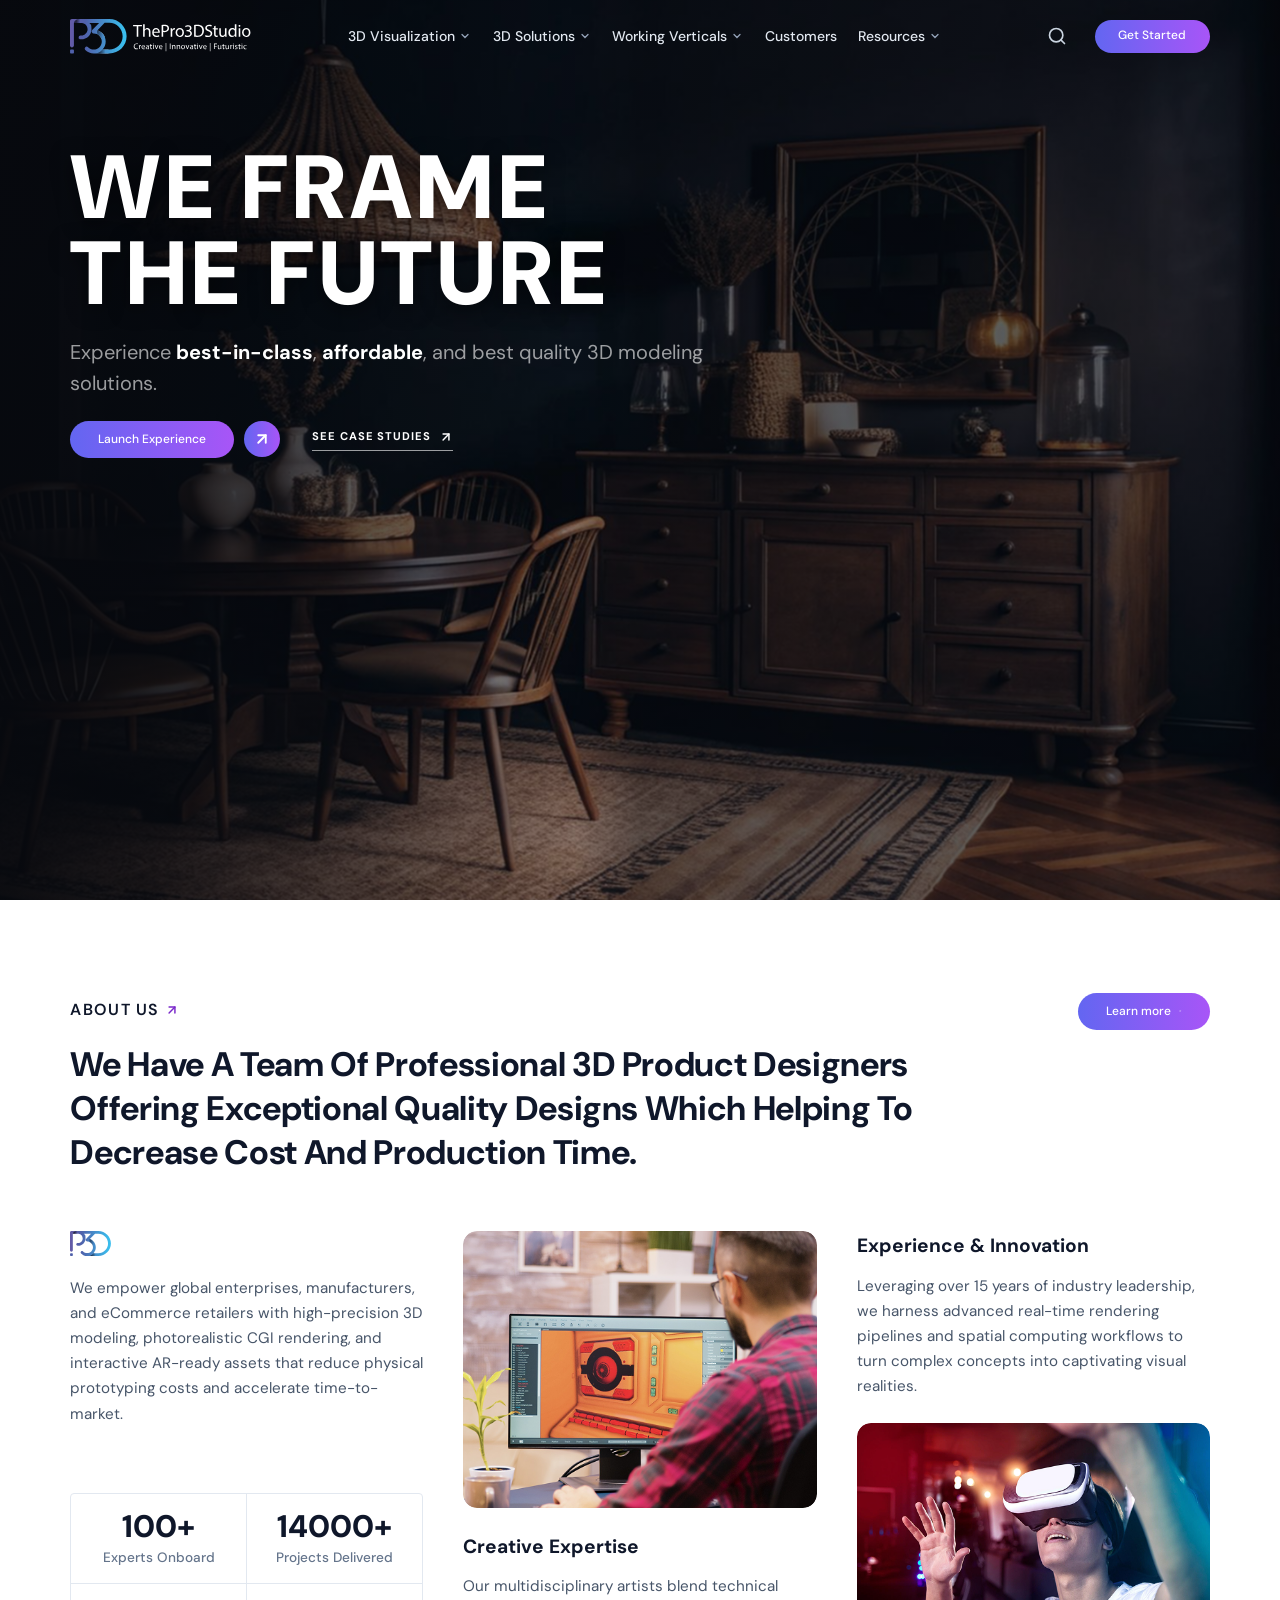
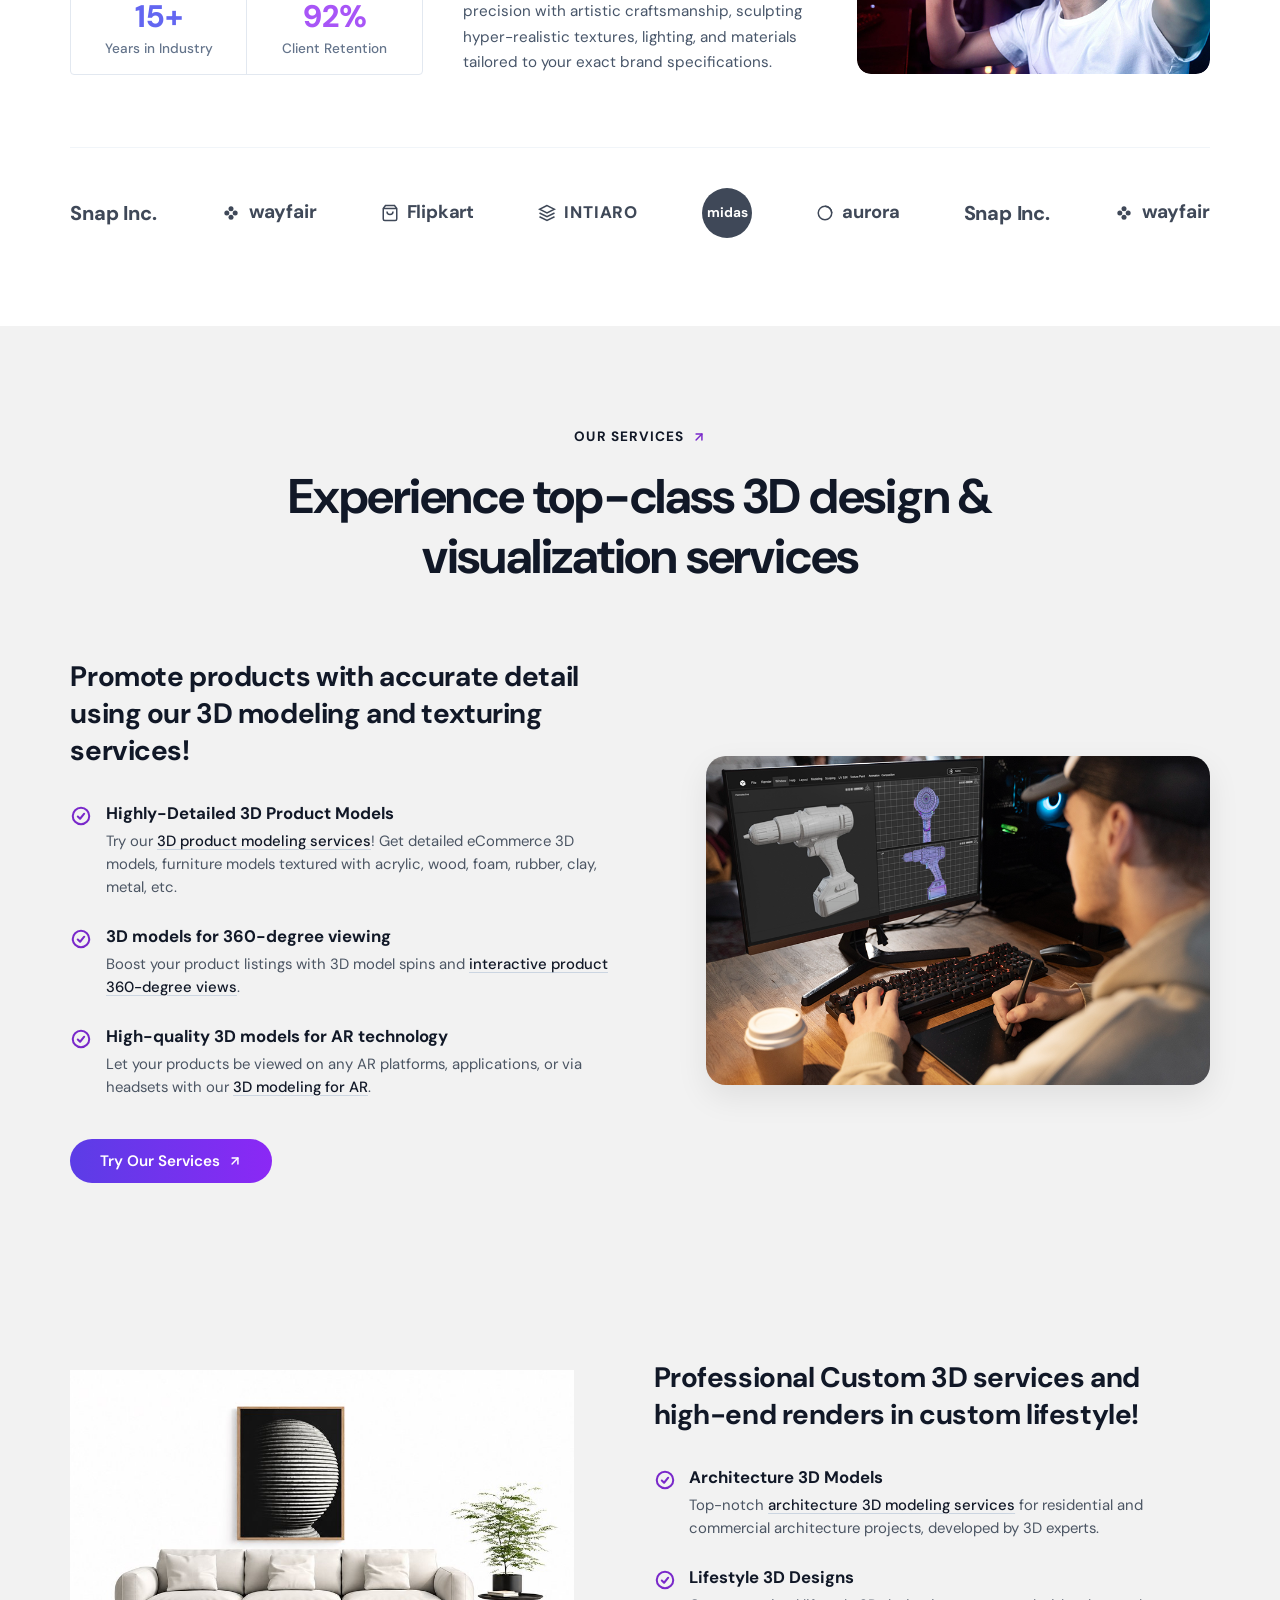
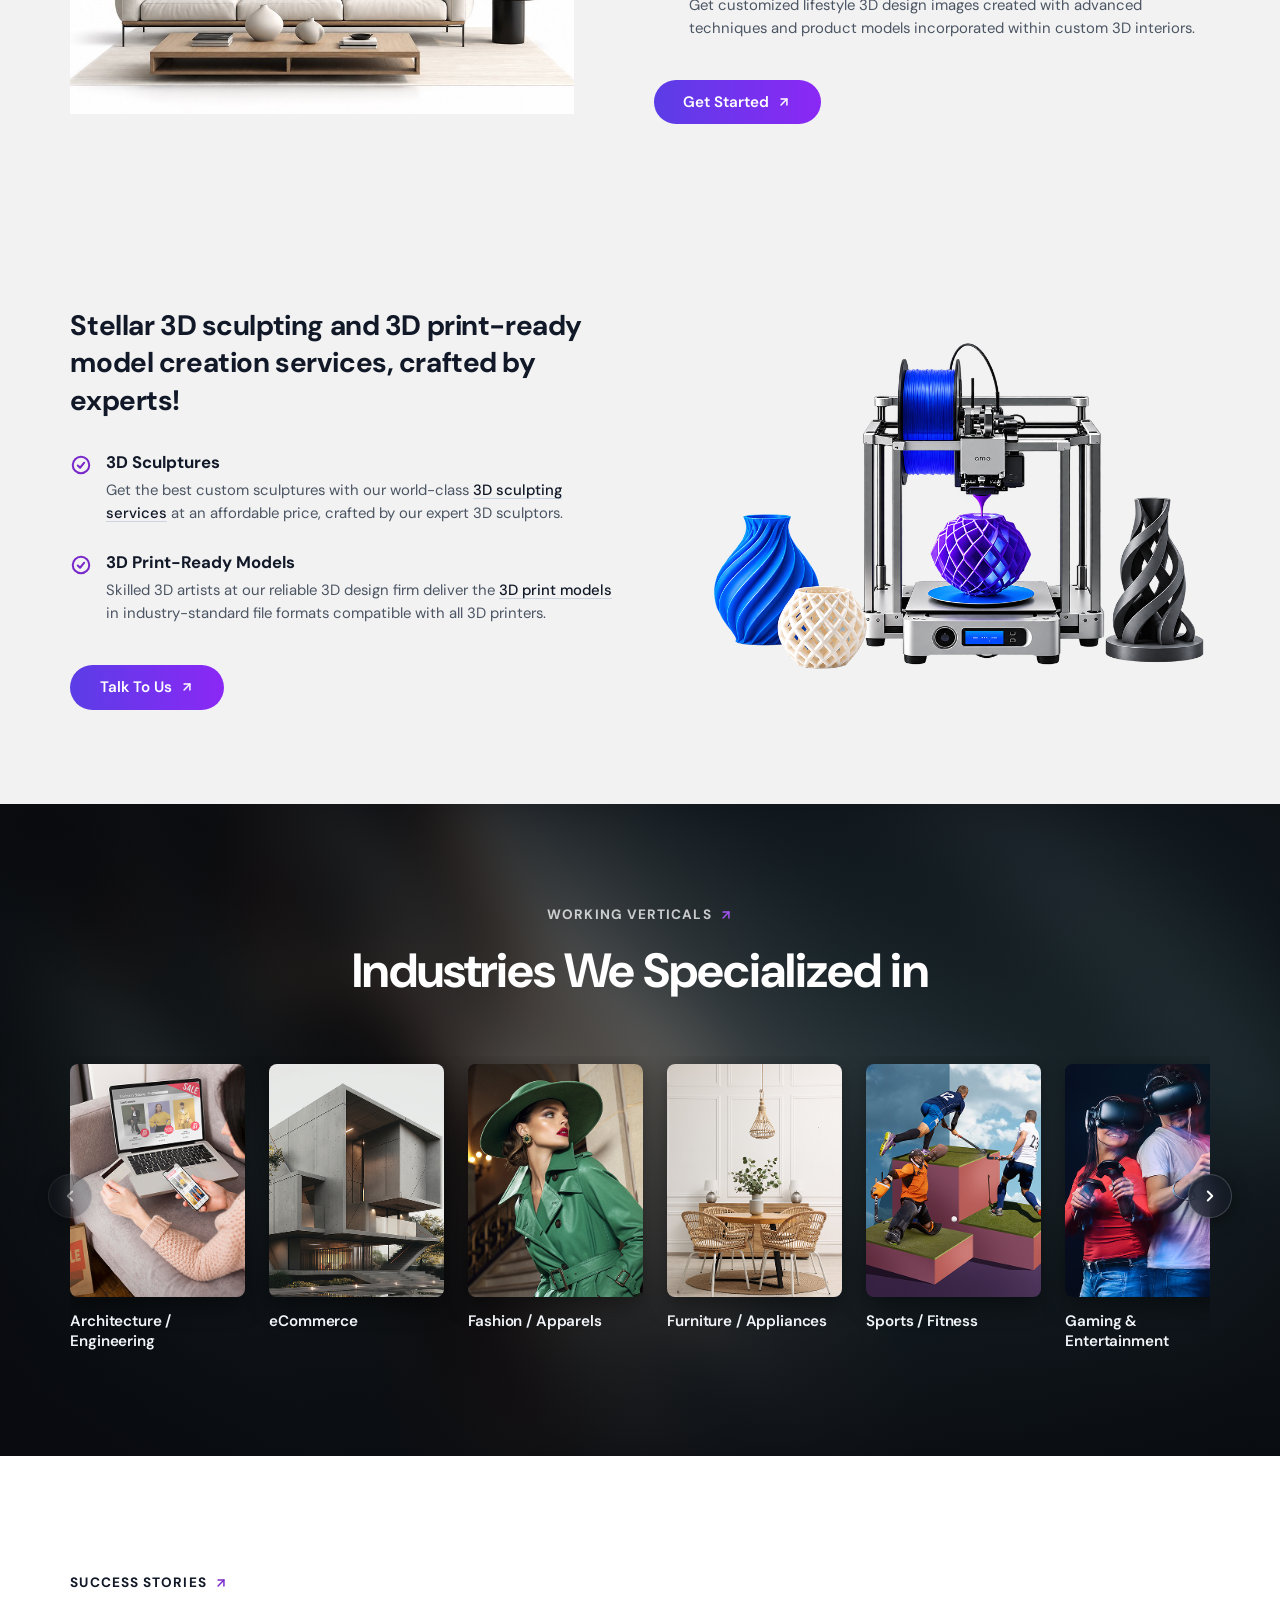
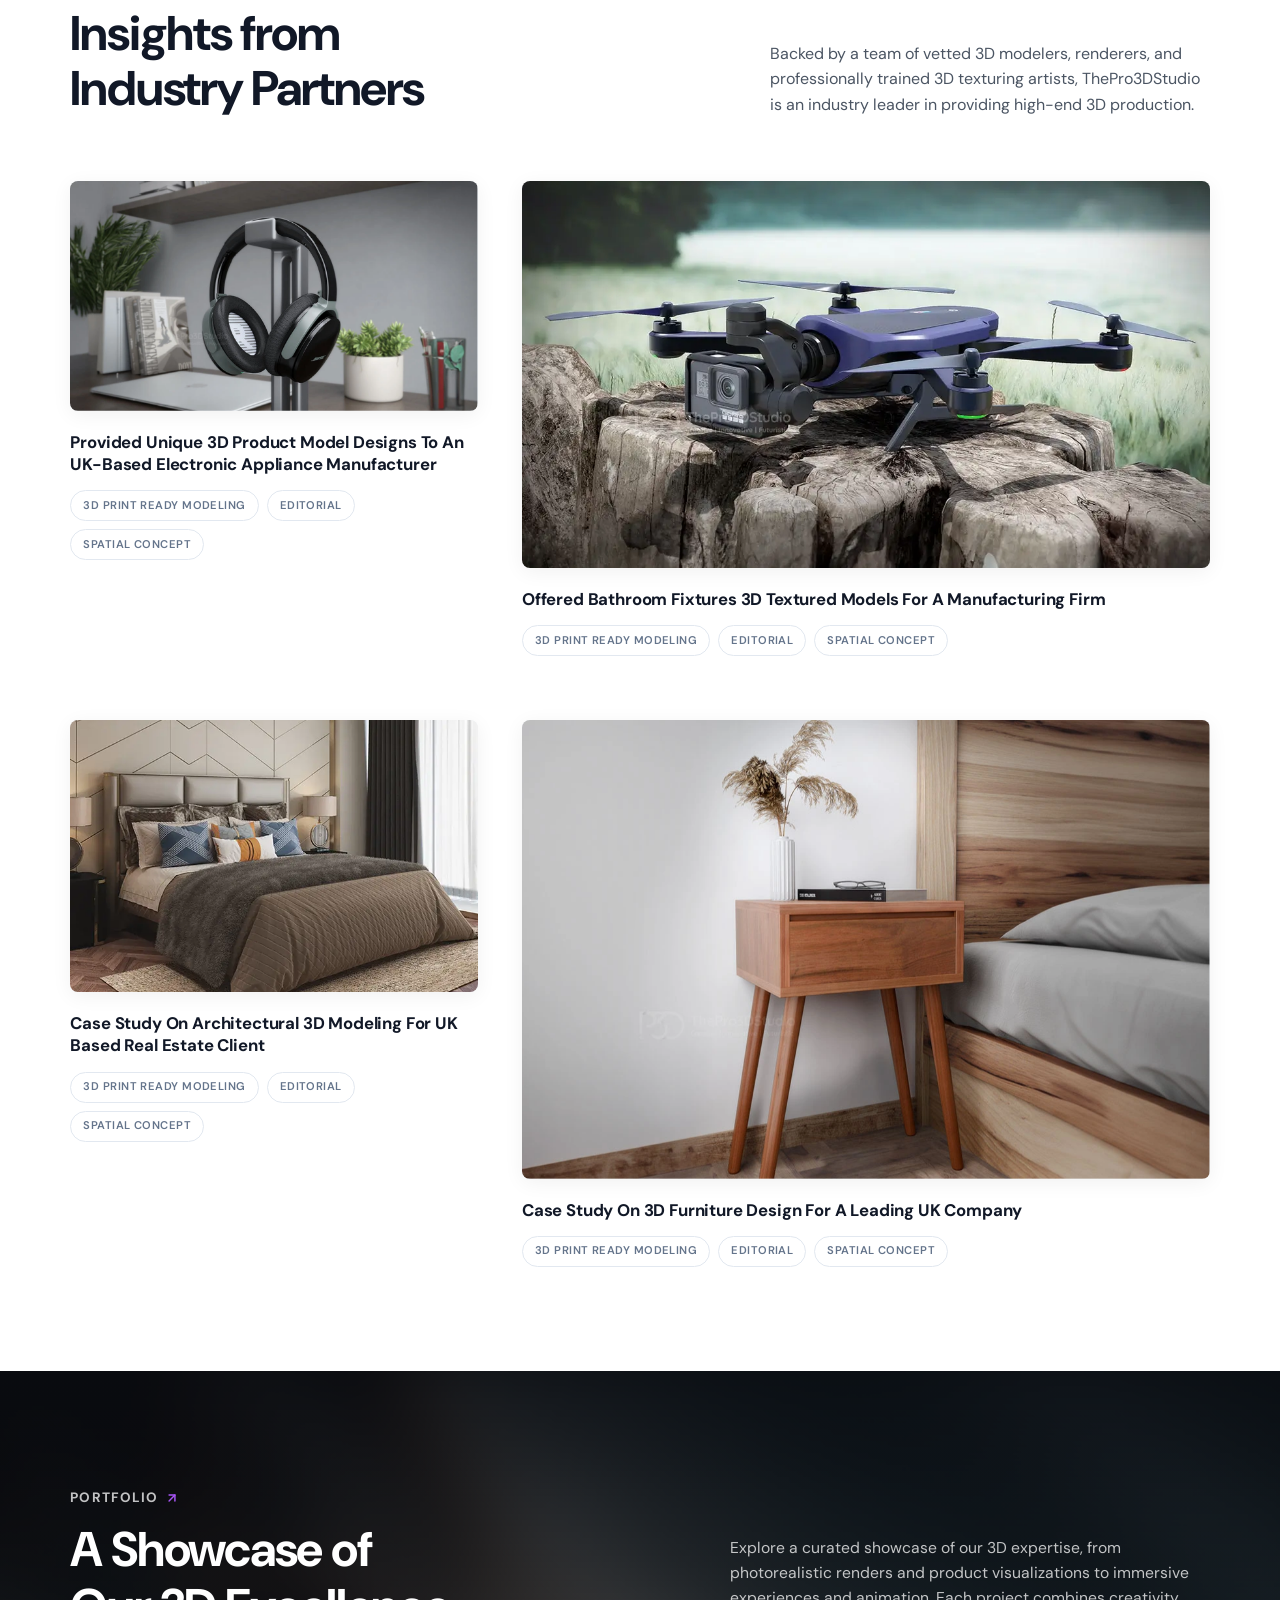
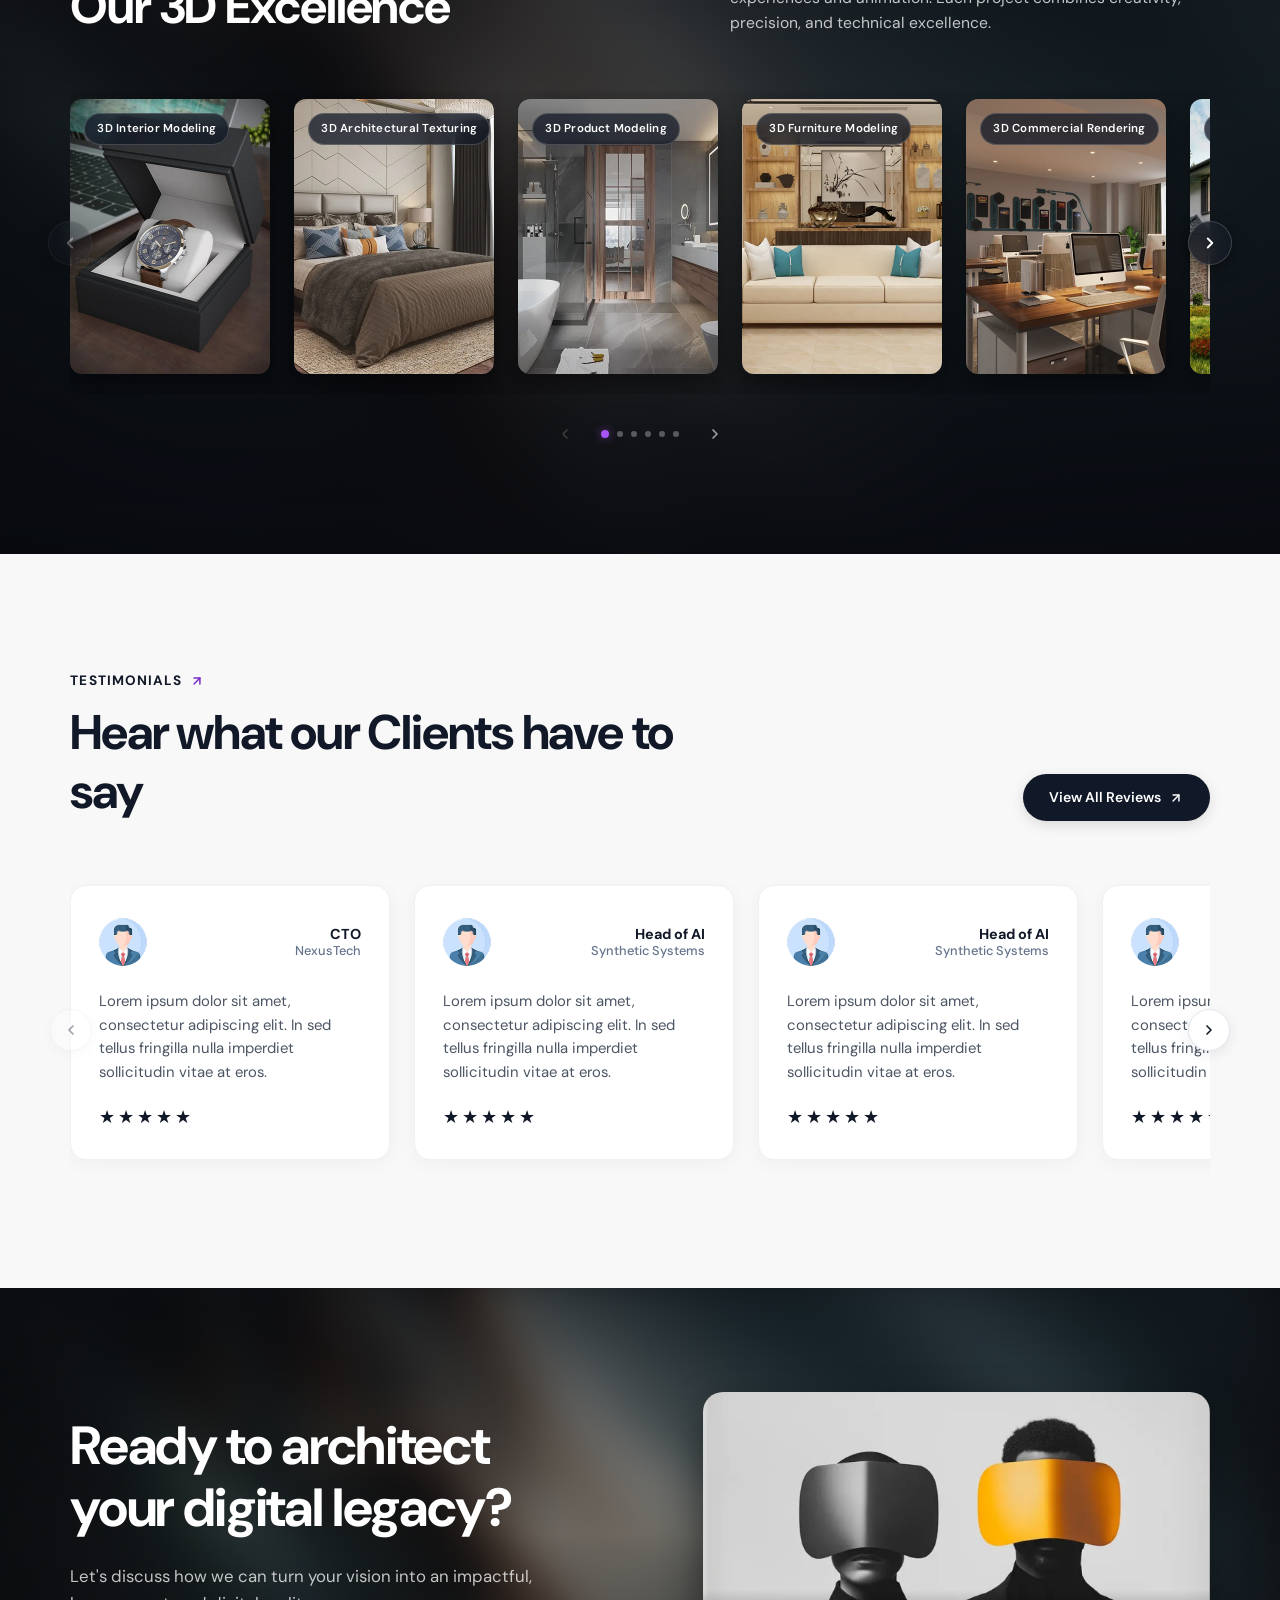
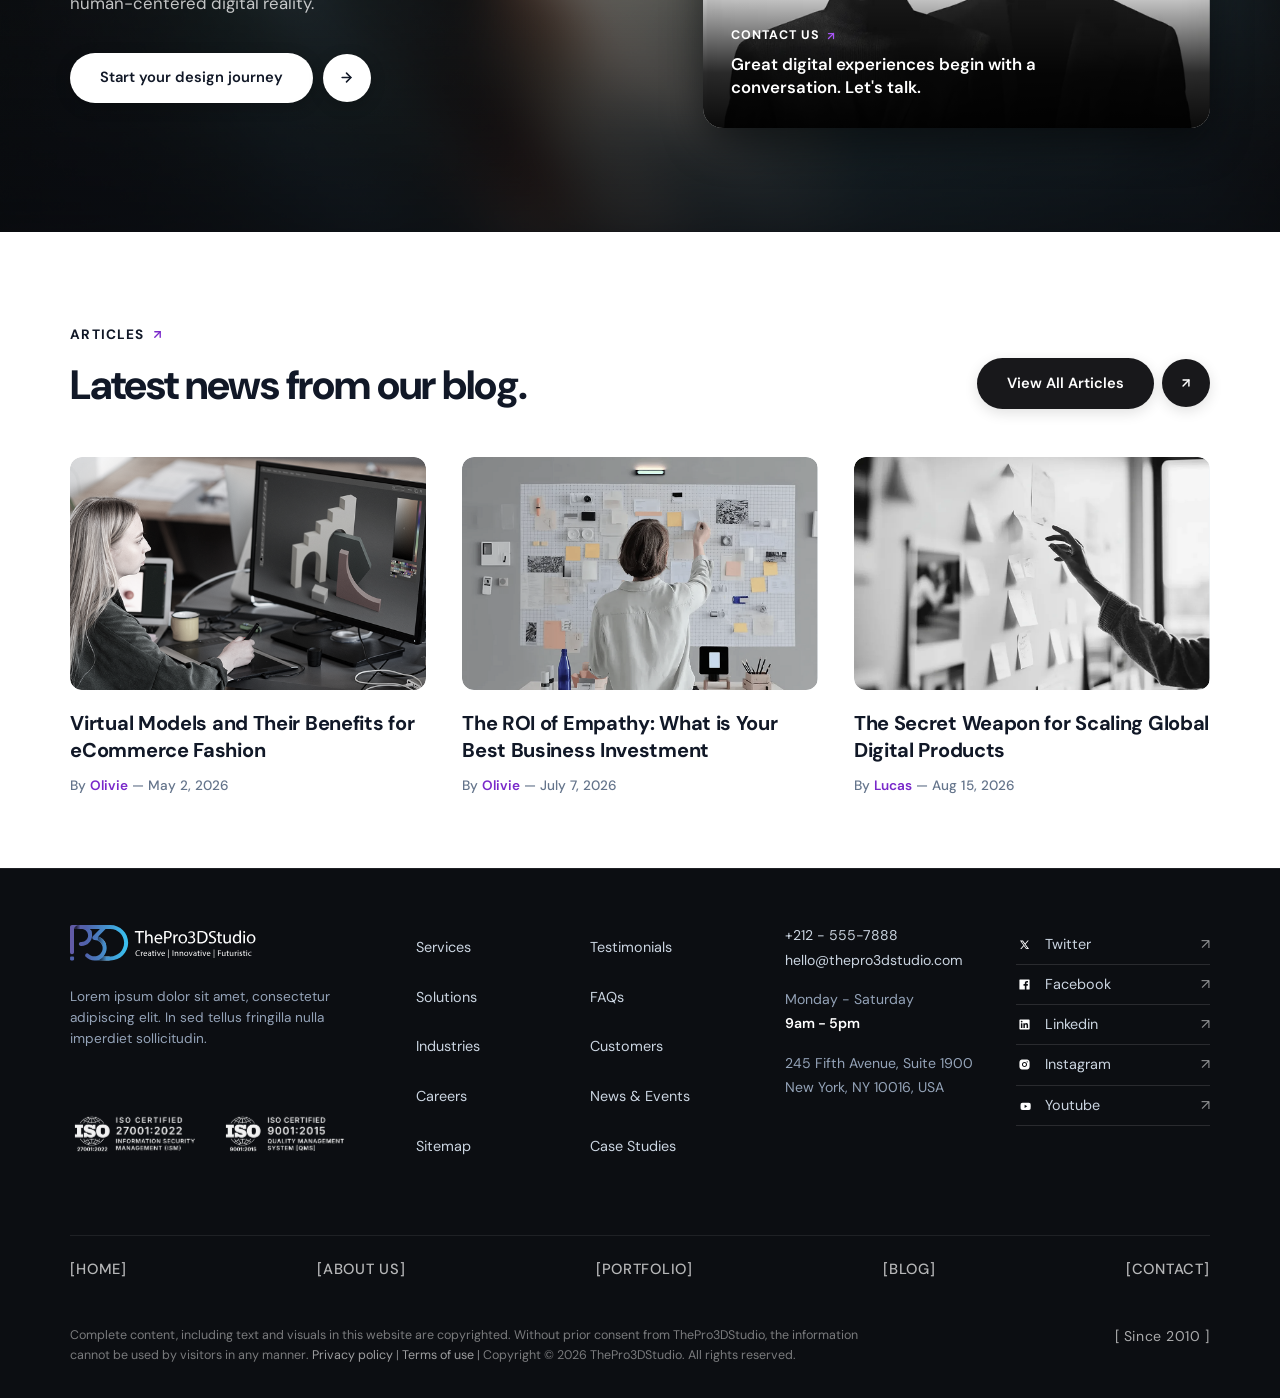
==== commit 9d11b6bd: "feat: In the all these page side modify the resp and also UI side optimization" ====
--- a/product-services.html
+++ b/product-services.html
@@ -191,25 +191,26 @@
     <div class="container header-inner">
       <!-- Brand Logo (White SVG from Figma) -->
       <a href="product-services.html" class="brand-logo" aria-label="ThePro3DStudio Home">
-        <img src="assets/images/hero/logo.svg" alt="ThePro3DStudio - Creative | Innovative | Futuristic" class="brand-logo-img" width="220" height="42">
+        <img src="assets/images/hero/logo.svg" alt="ThePro3DStudio - Creative | Innovative | Futuristic" class="brand-logo-img logo-light" width="220" height="42">
+        <img src="assets/images/hero/logo-dark.svg" alt="ThePro3DStudio - Creative | Innovative | Futuristic" class="brand-logo-img logo-dark" width="220" height="42">
       </a>
 
       <!-- Desktop Navigation Menu (Figma Menu) -->
       <nav class="nav-menu" aria-label="Main Navigation">
-        <div class="nav-item">
-          <a href="#services" class="nav-link">
+        <div class="nav-item has-dropdown" data-dropdown="vis">
+          <a href="#services" class="nav-link" aria-expanded="false" aria-haspopup="true">
             <span>3D Visualization</span>
             <svg class="chevron" viewBox="0 0 24 24" fill="none" stroke-width="2.5" stroke-linecap="round"><polyline points="6 9 12 15 18 9"></polyline></svg>
           </a>
         </div>
-        <div class="nav-item">
-          <a href="#services" class="nav-link">
+        <div class="nav-item has-dropdown" data-dropdown="sol">
+          <a href="#services" class="nav-link" aria-expanded="false" aria-haspopup="true">
             <span>3D Solutions</span>
             <svg class="chevron" viewBox="0 0 24 24" fill="none" stroke-width="2.5" stroke-linecap="round"><polyline points="6 9 12 15 18 9"></polyline></svg>
           </a>
         </div>
-        <div class="nav-item">
-          <a href="#industries" class="nav-link">
+        <div class="nav-item has-dropdown" data-dropdown="vert">
+          <a href="#industries" class="nav-link" aria-expanded="false" aria-haspopup="true">
             <span>Working Verticals</span>
             <svg class="chevron" viewBox="0 0 24 24" fill="none" stroke-width="2.5" stroke-linecap="round"><polyline points="6 9 12 15 18 9"></polyline></svg>
           </a>
@@ -219,9 +220,9 @@
             <span>Customers</span>
           </a>
         </div>
-        <div class="nav-item">
-          <a href="#showcase" class="nav-link">
-            <span>Portfolio</span>
+        <div class="nav-item has-dropdown" data-dropdown="res">
+          <a href="#blog" class="nav-link" aria-expanded="false" aria-haspopup="true">
+            <span>Resources</span>
             <svg class="chevron" viewBox="0 0 24 24" fill="none" stroke-width="2.5" stroke-linecap="round"><polyline points="6 9 12 15 18 9"></polyline></svg>
           </a>
         </div>
@@ -254,19 +255,459 @@
         </button>
       </div>
     </div>
+  
+  <!-- Mega Menu Dropdown Container -->
+  <div class="mega-dropdown-wrapper" id="megaDropdownWrapper">
+
+    <!-- Panel 1: 3D Visualization -->
+    <div class="mega-panel" id="panel-vis" role="region" aria-label="3D Visualization Menu">
+      <div class="container mega-panel-inner">
+        <div class="mega-vis-grid">
+          <!-- Col 1: 3D Modeling -->
+          <div class="mega-menu-col">
+            <h4 class="mega-col-heading">3D MODELING</h4>
+            <p class="mega-col-desc">Custom 3D modeling services that help transform ideas into three-dimensional representations.</p>
+            <ul class="mega-link-list">
+              <li><a href="#services" class="mega-link-item"><svg class="mega-icon" viewBox="0 0 24 24" fill="none" stroke="currentColor" stroke-width="2"><path d="M21 16V8a2 2 0 0 0-1-1.73l-7-4a2 2 0 0 0-2 0l-7 4A2 2 0 0 0 3 8v8a2 2 0 0 0 1 1.73l7 4a2 2 0 0 0 2 0l7-4A2 2 0 0 0 21 16z"></path><polyline points="3.27 6.96 12 12.01 20.73 6.96"></polyline><line x1="12" y1="22.08" x2="12" y2="12"></line></svg><span>Product Modeling</span></a></li>
+              <li><a href="#services" class="mega-link-item"><svg class="mega-icon" viewBox="0 0 24 24" fill="none" stroke="currentColor" stroke-width="2"><rect x="4" y="2" width="16" height="20" rx="2" ry="2"></rect><line x1="9" y1="22" x2="9" y2="2"></line><line x1="8" y1="6" x2="10" y2="6"></line><line x1="14" y1="6" x2="16" y2="6"></line><line x1="8" y1="10" x2="10" y2="10"></line><line x1="14" y1="10" x2="16" y2="10"></line><line x1="8" y1="14" x2="10" y2="14"></line><line x1="14" y1="14" x2="16" y2="14"></line></svg><span>Architectural Modeling</span></a></li>
+              <li><a href="#services" class="mega-link-item"><svg class="mega-icon" viewBox="0 0 24 24" fill="none" stroke="currentColor" stroke-width="2"><path d="M19 9V6a2 2 0 0 0-2-2H7a2 2 0 0 0-2 2v3"></path><path d="M3 11v5a2 2 0 0 0 2 2h14a2 2 0 0 0 2-2v-5a2 2 0 0 0-2-2H5a2 2 0 0 0-2 2z"></path><line x1="6" y1="18" x2="6" y2="21"></line><line x1="18" y1="18" x2="18" y2="21"></line></svg><span>Furniture Modeling</span></a></li>
+              <li><a href="#services" class="mega-link-item"><svg class="mega-icon" viewBox="0 0 24 24" fill="none" stroke="currentColor" stroke-width="2"><circle cx="12" cy="12" r="3"></circle><path d="M19.4 15a1.65 1.65 0 0 0 .33 1.82l.06.06a2 2 0 0 1 0 2.83 2 2 0 0 1-2.83 0l-.06-.06a1.65 1.65 0 0 0-1.82-.33 1.65 1.65 0 0 0-1 1.51V21a2 2 0 0 1-2 2 2 2 0 0 1-2-2v-.09A1.65 1.65 0 0 0 9 19.4a1.65 1.65 0 0 0-1.82.33l-.06.06a2 2 0 0 1-2.83 0 2 2 0 0 1 0-2.83l.06-.06a1.65 1.65 0 0 0 .33-1.82 1.65 1.65 0 0 0-1.51-1H3a2 2 0 0 1-2-2 2 2 0 0 1 2-2h.09A1.65 1.65 0 0 0 4.6 9a1.65 1.65 0 0 0-.33-1.82l-.06-.06a2 2 0 0 1 0-2.83 2 2 0 0 1 2.83 0l.06.06a1.65 1.65 0 0 0 1.82.33H9a1.65 1.65 0 0 0 1-1.51V3a2 2 0 0 1 2-2 2 2 0 0 1 2 2v.09a1.65 1.65 0 0 0 1 1.51 1.65 1.65 0 0 0 1.82-.33l.06-.06a2 2 0 0 1 2.83 0 2 2 0 0 1 0 2.83l-.06.06a1.65 1.65 0 0 0-.33 1.82V9a1.65 1.65 0 0 0 1.51 1H21a2 2 0 0 1 2 2 2 2 0 0 1-2 2h-.09a1.65 1.65 0 0 0-1.51 1z"></path></svg><span>Industrial &amp; Engineering Modeling</span></a></li>
+              <li><a href="#services" class="mega-link-item"><svg class="mega-icon" viewBox="0 0 24 24" fill="none" stroke="currentColor" stroke-width="2"><rect x="3" y="11" width="18" height="6" rx="2"></rect><path d="M5 11l2-5h10l2 5"></path><circle cx="7.5" cy="17.5" r="2.5"></circle><circle cx="16.5" cy="17.5" r="2.5"></circle></svg><span>Automotive 3D Modeling</span></a></li>
+              <li><a href="#services" class="mega-link-item"><svg class="mega-icon" viewBox="0 0 24 24" fill="none" stroke="currentColor" stroke-width="2"><path d="M12 2a3 3 0 0 0-3 3c0 1.3.8 2.4 2 2.8V9L3.5 15.5A2 2 0 0 0 5 19h14a2 2 0 0 0 1.5-3.5L13 9V7.8c1.2-.4 2-1.5 2-2.8a3 3 0 0 0-3-3z"></path></svg><span>Fashion 3D Modeling</span></a></li>
+              <li><a href="#services" class="mega-link-item"><svg class="mega-icon" viewBox="0 0 24 24" fill="none" stroke="currentColor" stroke-width="2"><polygon points="12 2 4 11 9 11 5 18 19 18 15 11 20 11 12 2"></polygon><line x1="12" y1="18" x2="12" y2="22"></line></svg><span>Environment &amp; Asset Modeling</span></a></li>
+              <li><a href="#services" class="mega-link-item"><svg class="mega-icon" viewBox="0 0 24 24" fill="none" stroke="currentColor" stroke-width="2"><rect x="2" y="7" width="20" height="11" rx="3"></rect><circle cx="8" cy="12.5" r="2"></circle><circle cx="16" cy="12.5" r="2"></circle><path d="M10.5 14a2 2 0 0 0 3 0"></path></svg><span>AR/VR &amp; Real-Time 3D Modeling</span></a></li>
+              <li><a href="#services" class="mega-link-item"><svg class="mega-icon" viewBox="0 0 24 24" fill="none" stroke="currentColor" stroke-width="2"><polyline points="6 9 6 2 18 2 18 9"></polyline><path d="M6 18H4a2 2 0 0 1-2-2v-5a2 2 0 0 1 2-2h16a2 2 0 0 1 2 2v5a2 2 0 0 1-2 2h-2"></path><rect x="6" y="14" width="12" height="8"></rect></svg><span>3D Sculpting &amp; Print-Ready Modeling</span></a></li>
+              <li><a href="#services" class="mega-link-item"><svg class="mega-icon" viewBox="0 0 24 24" fill="none" stroke="currentColor" stroke-width="2"><line x1="6" y1="12" x2="10" y2="12"></line><line x1="8" y1="10" x2="8" y2="14"></line><line x1="15" y1="13" x2="15.01" y2="13"></line><line x1="18" y1="11" x2="18.01" y2="11"></line><rect x="2" y="6" width="20" height="12" rx="6"></rect></svg><span>3D Game Assets Modeling</span></a></li>
+            </ul>
+          </div>
+
+          <!-- Col 2: 3D Rendering & Texturing -->
+          <div class="mega-menu-col">
+            <h4 class="mega-col-heading">3D RENDERING &amp; TEXTURING</h4>
+            <p class="mega-col-desc">Creating photorealistic 3D visuals and immersive renders that bring concepts and products to life.</p>
+            <ul class="mega-link-list">
+              <li><a href="#services" class="mega-link-item"><svg class="mega-icon" viewBox="0 0 24 24" fill="none" stroke="currentColor" stroke-width="2"><path d="M21 16V8a2 2 0 0 0-1-1.73l-7-4a2 2 0 0 0-2 0l-7 4A2 2 0 0 0 3 8v8a2 2 0 0 0 1 1.73l7 4a2 2 0 0 0 2 0l7-4A2 2 0 0 0 21 16z"></path><polyline points="3.27 6.96 12 12.01 20.73 6.96"></polyline><line x1="12" y1="22.08" x2="12" y2="12"></line></svg><span>Product Rendering</span></a></li>
+              <li><a href="#services" class="mega-link-item"><svg class="mega-icon" viewBox="0 0 24 24" fill="none" stroke="currentColor" stroke-width="2"><rect x="4" y="2" width="16" height="20" rx="2" ry="2"></rect><line x1="9" y1="22" x2="9" y2="2"></line><line x1="8" y1="6" x2="10" y2="6"></line><line x1="14" y1="6" x2="16" y2="6"></line><line x1="8" y1="10" x2="10" y2="10"></line><line x1="14" y1="10" x2="16" y2="10"></line><line x1="8" y1="14" x2="10" y2="14"></line><line x1="14" y1="14" x2="16" y2="14"></line></svg><span>Architectural Rendering</span></a></li>
+              <li><a href="#services" class="mega-link-item"><svg class="mega-icon" viewBox="0 0 24 24" fill="none" stroke="currentColor" stroke-width="2"><path d="M19 9V6a2 2 0 0 0-2-2H7a2 2 0 0 0-2 2v3"></path><path d="M3 11v5a2 2 0 0 0 2 2h14a2 2 0 0 0 2-2v-5a2 2 0 0 0-2-2H5a2 2 0 0 0-2 2z"></path><line x1="6" y1="18" x2="6" y2="21"></line><line x1="18" y1="18" x2="18" y2="21"></line></svg><span>Furniture Rendering</span></a></li>
+              <li><a href="#services" class="mega-link-item"><svg class="mega-icon" viewBox="0 0 24 24" fill="none" stroke="currentColor" stroke-width="2"><rect x="3" y="3" width="18" height="18" rx="2" ry="2"></rect><line x1="3" y1="9" x2="21" y2="9"></line><line x1="9" y1="21" x2="9" y2="9"></line></svg><span>Interior Rendering</span></a></li>
+              <li><a href="#services" class="mega-link-item"><svg class="mega-icon" viewBox="0 0 24 24" fill="none" stroke="currentColor" stroke-width="2"><rect x="4" y="2" width="16" height="20" rx="2" ry="2"></rect><line x1="9" y1="22" x2="9" y2="2"></line><line x1="8" y1="6" x2="10" y2="6"></line><line x1="14" y1="6" x2="16" y2="6"></line><line x1="8" y1="10" x2="10" y2="10"></line><line x1="14" y1="10" x2="16" y2="10"></line><line x1="8" y1="14" x2="10" y2="14"></line><line x1="14" y1="14" x2="16" y2="14"></line></svg><span>Exterior Rendering</span></a></li>
+              <li><a href="#services" class="mega-link-item"><svg class="mega-icon" viewBox="0 0 24 24" fill="none" stroke="currentColor" stroke-width="2"><rect x="3" y="11" width="18" height="6" rx="2"></rect><path d="M5 11l2-5h10l2 5"></path><circle cx="7.5" cy="17.5" r="2.5"></circle><circle cx="16.5" cy="17.5" r="2.5"></circle></svg><span>Automotive Rendering</span></a></li>
+              <li><a href="#services" class="mega-link-item"><svg class="mega-icon" viewBox="0 0 24 24" fill="none" stroke="currentColor" stroke-width="2"><path d="M1 12s4-8 11-8 11 8 11 8-4 8-11 8-11-8-11-8z"></path><circle cx="12" cy="12" r="3"></circle></svg><span>Lifestyle Rendering</span></a></li>
+              <li><a href="#services" class="mega-link-item"><svg class="mega-icon" viewBox="0 0 24 24" fill="none" stroke="currentColor" stroke-width="2"><path d="M12 2a3 3 0 0 0-3 3c0 1.3.8 2.4 2 2.8V9L3.5 15.5A2 2 0 0 0 5 19h14a2 2 0 0 0 1.5-3.5L13 9V7.8c1.2-.4 2-1.5 2-2.8a3 3 0 0 0-3-3z"></path></svg><span>Fashion Rendering</span></a></li>
+              <li><a href="#services" class="mega-link-item"><svg class="mega-icon" viewBox="0 0 24 24" fill="none" stroke="currentColor" stroke-width="2"><path d="M21.5 2v6h-6M21.34 15.57a10 10 0 1 1-.57-8.38l5.67-5.67"/></svg><span>360° Floorplan Rendering</span></a></li>
+              <li><a href="#services" class="mega-link-item"><svg class="mega-icon" viewBox="0 0 24 24" fill="none" stroke="currentColor" stroke-width="2"><rect x="2" y="7" width="20" height="11" rx="3"></rect><circle cx="8" cy="12.5" r="2"></circle><circle cx="16" cy="12.5" r="2"></circle><path d="M10.5 14a2 2 0 0 0 3 0"></path></svg><span>3D Walkthrough Rendering</span></a></li>
+            </ul>
+          </div>
+
+          <!-- Col 3: 3D Animation & CGI -->
+          <div class="mega-menu-col">
+            <h4 class="mega-col-heading">3D ANIMATION &amp; CGI</h4>
+            <p class="mega-col-desc">Bringing ideas to life through 3D animations that engage, explain, and captivate audiences.</p>
+            <ul class="mega-link-list">
+              <li><a href="#services" class="mega-link-item"><svg class="mega-icon" viewBox="0 0 24 24" fill="none" stroke="currentColor" stroke-width="2"><polygon points="12 2 15.09 8.26 22 9.27 17 14.14 18.18 21.02 12 17.77 5.82 21.02 7 14.14 2 9.27 8.91 8.26 12 2"></polygon></svg><span>Logo &amp; Brand Animation</span></a></li>
+              <li><a href="#services" class="mega-link-item"><svg class="mega-icon" viewBox="0 0 24 24" fill="none" stroke="currentColor" stroke-width="2"><circle cx="12" cy="12" r="3"></circle><ellipse cx="12" cy="12" rx="10" ry="4" transform="rotate(30 12 12)"></ellipse></svg><span>3D Simulation Animation</span></a></li>
+              <li><a href="#services" class="mega-link-item"><svg class="mega-icon" viewBox="0 0 24 24" fill="none" stroke="currentColor" stroke-width="2"><polygon points="23 7 16 12 23 17 23 7"></polygon><rect x="1" y="5" width="15" height="14" rx="2" ry="2"></rect></svg><span>Product Animation</span></a></li>
+              <li><a href="#services" class="mega-link-item"><svg class="mega-icon" viewBox="0 0 24 24" fill="none" stroke="currentColor" stroke-width="2"><path d="M20 21v-2a4 4 0 0 0-4-4H8a4 4 0 0 0-4 4v2"></path><circle cx="12" cy="7" r="4"></circle></svg><span>Character Animation</span></a></li>
+              <li><a href="#services" class="mega-link-item"><svg class="mega-icon" viewBox="0 0 24 24" fill="none" stroke="currentColor" stroke-width="2"><polygon points="12 2 2 7 12 12 22 7 12 2"></polygon><polyline points="2 17 12 22 22 17"></polyline><polyline points="2 12 12 17 22 12"></polyline></svg><span>Motion Graphics</span></a></li>
+              <li><a href="#services" class="mega-link-item"><svg class="mega-icon" viewBox="0 0 24 24" fill="none" stroke="currentColor" stroke-width="2"><circle cx="12" cy="12" r="3"></circle><path d="M19.4 15a1.65 1.65 0 0 0 .33 1.82l.06.06a2 2 0 0 1 0 2.83 2 2 0 0 1-2.83 0l-.06-.06a1.65 1.65 0 0 0-1.82-.33 1.65 1.65 0 0 0-1 1.51V21a2 2 0 0 1-2 2 2 2 0 0 1-2-2v-.09A1.65 1.65 0 0 0 9 19.4a1.65 1.65 0 0 0-1.82.33l-.06.06a2 2 0 0 1-2.83 0 2 2 0 0 1 0-2.83l.06-.06a1.65 1.65 0 0 0 .33-1.82 1.65 1.65 0 0 0-1.51-1H3a2 2 0 0 1-2-2 2 2 0 0 1 2-2h.09A1.65 1.65 0 0 0 4.6 9a1.65 1.65 0 0 0-.33-1.82l-.06-.06a2 2 0 0 1 0-2.83 2 2 0 0 1 2.83 0l.06.06a1.65 1.65 0 0 0 1.82.33H9a1.65 1.65 0 0 0 1-1.51V3a2 2 0 0 1 2-2 2 2 0 0 1 2 2v.09a1.65 1.65 0 0 0 1 1.51 1.65 1.65 0 0 0 1.82-.33l.06-.06a2 2 0 0 1 2.83 0 2 2 0 0 1 0 2.83l-.06.06a1.65 1.65 0 0 0-.33 1.82V9a1.65 1.65 0 0 0 1.51 1H21a2 2 0 0 1 2 2 2 2 0 0 1-2 2h-.09a1.65 1.65 0 0 0-1.51 1z"></path></svg><span>Industrial Animation</span></a></li>
+              <li><a href="#services" class="mega-link-item"><svg class="mega-icon" viewBox="0 0 24 24" fill="none" stroke="currentColor" stroke-width="2"><polyline points="22 12 18 12 15 21 9 3 6 12 2 12"></polyline></svg><span>Medical &amp; Scientific Animation</span></a></li>
+              <li><a href="#services" class="mega-link-item"><svg class="mega-icon" viewBox="0 0 24 24" fill="none" stroke="currentColor" stroke-width="2"><rect x="2" y="2" width="20" height="20" rx="2.18" ry="2.18"></rect><line x1="7" y1="2" x2="7" y2="22"></line><line x1="17" y1="2" x2="17" y2="22"></line><line x1="2" y1="12" x2="22" y2="12"></line><line x1="2" y1="7" x2="7" y2="7"></line><line x1="2" y1="17" x2="7" y2="17"></line><line x1="17" y1="17" x2="22" y2="17"></line><line x1="17" y1="7" x2="22" y2="7"></line></svg><span>VFX &amp; Cinematic Animation</span></a></li>
+              <li><a href="#services" class="mega-link-item"><svg class="mega-icon" viewBox="0 0 24 24" fill="none" stroke="currentColor" stroke-width="2"><line x1="6" y1="12" x2="10" y2="12"></line><line x1="8" y1="10" x2="8" y2="14"></line><line x1="15" y1="13" x2="15.01" y2="13"></line><line x1="18" y1="11" x2="18.01" y2="11"></line><rect x="2" y="6" width="20" height="12" rx="6"></rect></svg><span>Game &amp; Interactive Animation</span></a></li>
+              <li><a href="#services" class="mega-link-item"><svg class="mega-icon" viewBox="0 0 24 24" fill="none" stroke="currentColor" stroke-width="2"><rect x="4" y="2" width="16" height="20" rx="2" ry="2"></rect><line x1="9" y1="22" x2="9" y2="2"></line><line x1="8" y1="6" x2="10" y2="6"></line><line x1="14" y1="6" x2="16" y2="6"></line><line x1="8" y1="10" x2="10" y2="10"></line><line x1="14" y1="10" x2="16" y2="10"></line><line x1="8" y1="14" x2="10" y2="14"></line><line x1="14" y1="14" x2="16" y2="14"></line></svg><span>Architectural Animation</span></a></li>
+            </ul>
+          </div>
+
+          <!-- Col 4: Right Promo Card -->
+          <div class="mega-promo-col">
+            <div class="mega-card-lavender">
+              <div class="mega-card-media">
+                <img src="assets/images/hero/Navbar/Sec1.png" alt="Ready to level-up your 3D Visual Experience?" class="mega-card-img" width="363" height="271" loading="lazy">
+              </div>
+              <h3 class="mega-card-title">Ready to level-up your<br><span class="text-accent-purple">3D Visual Experience?</span></h3>
+              <p class="mega-card-desc">Create sophisticated visuals that make your ideas impossible to overlook, while elevating your brand, engaging audiences, and leaving a lasting impression.</p>
+              <a href="#contact" class="btn-mega-pill btn-mega-pill-black">
+                <span>Get a free quote</span>
+                <svg width="13" height="13" viewBox="0 0 24 24" fill="none" stroke="currentColor" stroke-width="2.5" stroke-linecap="round" stroke-linejoin="round"><line x1="7" y1="17" x2="17" y2="7"></line><polyline points="7 7 17 7 17 17"></polyline></svg>
+              </a>
+            </div>
+          </div>
+        </div>
+      </div>
+    </div>
+
+    <!-- Panel 2: 3D Solutions -->
+    <div class="mega-panel" id="panel-sol" role="region" aria-label="3D Solutions Menu">
+      <div class="container mega-panel-inner">
+        <div class="mega-sol-grid">
+          <!-- Left Side: Solution Items Grid -->
+          <div class="mega-sol-items-grid">
+            <a href="360-degree-viewer.html" class="mega-card-item is-featured-purple">
+              <div class="mega-card-item-header">
+                <svg class="mega-icon" viewBox="0 0 24 24" fill="none" stroke="currentColor" stroke-width="2"><path d="M21.5 2v6h-6M21.34 15.57a10 10 0 1 1-.57-8.38l5.67-5.67"/></svg>
+                <span class="mega-card-item-title">360-Degree Viewer</span>
+              </div>
+              <p class="mega-card-item-desc">Interactive 360° experiences that let customers explore products from every angle with ease.</p>
+            </a>
+
+            <a href="#services" class="mega-card-item">
+              <div class="mega-card-item-header">
+                <svg class="mega-icon" viewBox="0 0 24 24" fill="none" stroke="currentColor" stroke-width="2"><line x1="4" y1="21" x2="4" y2="14"></line><line x1="4" y1="10" x2="4" y2="3"></line><line x1="12" y1="21" x2="12" y2="12"></line><line x1="12" y1="8" x2="12" y2="3"></line><line x1="20" y1="21" x2="20" y2="16"></line><line x1="20" y1="12" x2="20" y2="3"></line><line x1="1" y1="14" x2="7" y2="14"></line><line x1="9" y1="8" x2="15" y2="8"></line><line x1="17" y1="16" x2="23" y2="16"></line></svg>
+                <span class="mega-card-item-title">3D Product Configurator</span>
+              </div>
+              <p class="mega-card-item-desc">Flexible 3D configurators that let customers customize products and visualize options in real time.</p>
+            </a>
+
+            <a href="#services" class="mega-card-item">
+              <div class="mega-card-item-header">
+                <svg class="mega-icon" viewBox="0 0 24 24" fill="none" stroke="currentColor" stroke-width="2"><ellipse cx="12" cy="5" rx="9" ry="3"></ellipse><path d="M21 12c0 1.66-4 3-9 3s-9-1.34-9-3"></path><path d="M3 5v14c0 1.66 4 3 9 3s9-1.34 9-3V5"></path></svg>
+                <span class="mega-card-item-title">CMS</span>
+              </div>
+              <p class="mega-card-item-desc">Flexible content management solutions that simplify publishing, organizing, and updating digital experiences.</p>
+            </a>
+
+            <a href="#services" class="mega-card-item">
+              <div class="mega-card-item-header">
+                <svg class="mega-icon" viewBox="0 0 24 24" fill="none" stroke="currentColor" stroke-width="2"><path d="M21.21 15.89A10 10 0 1 1 8 2.83"></path><path d="M22 12A10 10 0 0 0 12 2v10z"></path></svg>
+                <span class="mega-card-item-title">Product Analytics</span>
+              </div>
+              <p class="mega-card-item-desc">Actionable product insights that help businesses understand customer behavior and improve experiences.</p>
+            </a>
+
+            <a href="#services" class="mega-card-item">
+              <div class="mega-card-item-header">
+                <svg class="mega-icon" viewBox="0 0 24 24" fill="none" stroke="currentColor" stroke-width="2"><circle cx="12" cy="12" r="10"></circle><line x1="2" y1="12" x2="22" y2="12"></line><path d="M12 2a15.3 15.3 0 0 1 4 10 15.3 15.3 0 0 1-4 10 15.3 15.3 0 0 1-4-10 15.3 15.3 0 0 1 4-10z"></path></svg>
+                <span class="mega-card-item-title">Web-Enabled AR</span>
+              </div>
+              <p class="mega-card-item-desc">Browser-based augmented reality experiences that bring products to life without requiring an app.</p>
+            </a>
+          </div>
+
+          <!-- Right Side: Split Banner -->
+          <div class="mega-sol-banner-wrap">
+            <div class="mega-banner-split mega-banner-mint">
+              <div class="mega-banner-img-wrap">
+                <img src="assets/images/hero/Navbar/Sec2.png" alt="Select, Configure, and Deploy 3D models" class="mega-banner-img" width="363" height="330" loading="lazy">
+              </div>
+              <div class="mega-banner-body">
+                <h3 class="mega-banner-title">Select, <span class="text-accent-purple">Configure, and Deploy</span> a versatile library of high-quality 3D models</h3>
+                <p class="mega-banner-desc">Select the right 3D models, customize them to your specific requirements, and deploy them seamlessly across platforms and applications. Streamline your 3D workflow with flexible, ready-to-use solutions that improve efficiency, consistency, and creative possibilities.</p>
+                <a href="#contact" class="btn-mega-pill btn-mega-pill-black">
+                  <span>Get a free quote</span>
+                  <svg width="13" height="13" viewBox="0 0 24 24" fill="none" stroke="currentColor" stroke-width="2.5" stroke-linecap="round" stroke-linejoin="round"><line x1="7" y1="17" x2="17" y2="7"></line><polyline points="7 7 17 7 17 17"></polyline></svg>
+                </a>
+              </div>
+            </div>
+          </div>
+        </div>
+      </div>
+    </div>
+
+    <!-- Panel 3: Working Verticals -->
+    <div class="mega-panel" id="panel-vert" role="region" aria-label="Working Verticals Menu">
+      <div class="container mega-panel-inner">
+        <div class="mega-vert-grid">
+          <!-- Left Side: 3x3 Industries Grid -->
+          <div class="mega-vert-items-grid">
+            <a href="#industries" class="mega-card-item">
+              <div class="mega-card-item-header">
+                <svg class="mega-icon" viewBox="0 0 24 24" fill="none" stroke="currentColor" stroke-width="2"><rect x="4" y="2" width="16" height="20" rx="2" ry="2"></rect><line x1="9" y1="22" x2="9" y2="2"></line><line x1="8" y1="6" x2="10" y2="6"></line><line x1="14" y1="6" x2="16" y2="6"></line><line x1="8" y1="10" x2="10" y2="10"></line><line x1="14" y1="10" x2="16" y2="10"></line><line x1="8" y1="14" x2="10" y2="14"></line><line x1="14" y1="14" x2="16" y2="14"></line></svg>
+                <span class="mega-card-item-title">Architecture &amp; Real Estate</span>
+              </div>
+              <p class="mega-card-item-desc">Visualize buildings, properties, and spaces realistically.</p>
+            </a>
+
+            <a href="#industries" class="mega-card-item">
+              <div class="mega-card-item-header">
+                <svg class="mega-icon" viewBox="0 0 24 24" fill="none" stroke="currentColor" stroke-width="2"><circle cx="12" cy="12" r="3"></circle><path d="M19.4 15a1.65 1.65 0 0 0 .33 1.82l.06.06a2 2 0 0 1 0 2.83 2 2 0 0 1-2.83 0l-.06-.06a1.65 1.65 0 0 0-1.82-.33 1.65 1.65 0 0 0-1 1.51V21a2 2 0 0 1-2 2 2 2 0 0 1-2-2v-.09A1.65 1.65 0 0 0 9 19.4a1.65 1.65 0 0 0-1.82.33l-.06.06a2 2 0 0 1-2.83 0 2 2 0 0 1 0-2.83l.06-.06a1.65 1.65 0 0 0 .33-1.82 1.65 1.65 0 0 0-1.51-1H3a2 2 0 0 1-2-2 2 2 0 0 1 2-2h.09A1.65 1.65 0 0 0 4.6 9a1.65 1.65 0 0 0-.33-1.82l-.06-.06a2 2 0 0 1 0-2.83 2 2 0 0 1 2.83 0l.06.06a1.65 1.65 0 0 0 1.82.33H9a1.65 1.65 0 0 0 1-1.51V3a2 2 0 0 1 2-2 2 2 0 0 1 2 2v.09a1.65 1.65 0 0 0 1 1.51 1.65 1.65 0 0 0 1.82-.33l.06-.06a2 2 0 0 1 2.83 0 2 2 0 0 1 0 2.83l-.06.06a1.65 1.65 0 0 0-.33 1.82V9a1.65 1.65 0 0 0 1.51 1H21a2 2 0 0 1 2 2 2 2 0 0 1-2 2h-.09a1.65 1.65 0 0 0-1.51 1z"></path></svg>
+                <span class="mega-card-item-title">Construction &amp; Infrastructure</span>
+              </div>
+              <p class="mega-card-item-desc">Present complex structures, projects, and engineering concepts.</p>
+            </a>
+
+            <a href="#industries" class="mega-card-item">
+              <div class="mega-card-item-header">
+                <svg class="mega-icon" viewBox="0 0 24 24" fill="none" stroke="currentColor" stroke-width="2"><circle cx="9" cy="21" r="1"></circle><circle cx="20" cy="21" r="1"></circle><path d="M1 1h4l2.68 13.39a2 2 0 0 0 2 1.61h9.72a2 2 0 0 0 2-1.61L23 6H6"></path></svg>
+                <span class="mega-card-item-title">Retail &amp; E-commerce</span>
+              </div>
+              <p class="mega-card-item-desc">Enhance product presentation with interactive, realistic 3D experiences.</p>
+            </a>
+
+            <a href="#industries" class="mega-card-item">
+              <div class="mega-card-item-header">
+                <svg class="mega-icon" viewBox="0 0 24 24" fill="none" stroke="currentColor" stroke-width="2"><line x1="16.5" y1="9.4" x2="7.5" y2="4.21"></line><path d="M21 16V8a2 2 0 0 0-1-1.73l-7-4a2 2 0 0 0-2 0l-7 4A2 2 0 0 0 3 8v8a2 2 0 0 0 1 1.73l7 4a2 2 0 0 0 2 0l7-4A2 2 0 0 0 21 16z"></path><polyline points="3.27 6.96 12 12.01 20.73 6.96"></polyline><line x1="12" y1="22.08" x2="12" y2="12"></line></svg>
+                <span class="mega-card-item-title">Product &amp; Consumer Goods</span>
+              </div>
+              <p class="mega-card-item-desc">Showcase products through detailed, photorealistic 3D visuals.</p>
+            </a>
+
+            <a href="#industries" class="mega-card-item">
+              <div class="mega-card-item-header">
+                <svg class="mega-icon" viewBox="0 0 24 24" fill="none" stroke="currentColor" stroke-width="2"><line x1="6" y1="12" x2="10" y2="12"></line><line x1="8" y1="10" x2="8" y2="14"></line><line x1="15" y1="13" x2="15.01" y2="13"></line><line x1="18" y1="11" x2="18.01" y2="11"></line><rect x="2" y="6" width="20" height="12" rx="6"></rect></svg>
+                <span class="mega-card-item-title">Gaming &amp; Entertainment</span>
+              </div>
+              <p class="mega-card-item-desc">Create immersive characters, environments, assets, and experiences.</p>
+            </a>
+
+            <a href="#industries" class="mega-card-item">
+              <div class="mega-card-item-header">
+                <svg class="mega-icon" viewBox="0 0 24 24" fill="none" stroke="currentColor" stroke-width="2"><path d="M3 11l18-5v12L3 13v-2z"></path><path d="M11.6 16.8a3 3 0 1 1-5.8-1.6"></path></svg>
+                <span class="mega-card-item-title">Advertising &amp; Marketing</span>
+              </div>
+              <p class="mega-card-item-desc">Create compelling 3D visuals that strengthen brand communication.</p>
+            </a>
+
+            <a href="#industries" class="mega-card-item">
+              <div class="mega-card-item-header">
+                <svg class="mega-icon" viewBox="0 0 24 24" fill="none" stroke="currentColor" stroke-width="2"><rect x="3" y="11" width="18" height="6" rx="2"></rect><path d="M5 11l2-5h10l2 5"></path><circle cx="7.5" cy="17.5" r="2.5"></circle><circle cx="16.5" cy="17.5" r="2.5"></circle></svg>
+                <span class="mega-card-item-title">Automotive &amp; Transportation</span>
+              </div>
+              <p class="mega-card-item-desc">Visualize vehicles, components, and transportation concepts effectively.</p>
+            </a>
+
+            <a href="#industries" class="mega-card-item">
+              <div class="mega-card-item-header">
+                <svg class="mega-icon" viewBox="0 0 24 24" fill="none" stroke="currentColor" stroke-width="2"><path d="M19 9V6a2 2 0 0 0-2-2H7a2 2 0 0 0-2 2v3"></path><path d="M3 11v5a2 2 0 0 0 2 2h14a2 2 0 0 0 2-2v-5a2 2 0 0 0-2-2H5a2 2 0 0 0-2 2z"></path><line x1="6" y1="18" x2="6" y2="21"></line><line x1="18" y1="18" x2="18" y2="21"></line></svg>
+                <span class="mega-card-item-title">Furniture &amp; Interior Design</span>
+              </div>
+              <p class="mega-card-item-desc">Showcase furniture and interiors through stunning 3D visuals.</p>
+            </a>
+
+            <a href="#industries" class="mega-card-item">
+              <div class="mega-card-item-header">
+                <svg class="mega-icon" viewBox="0 0 24 24" fill="none" stroke="currentColor" stroke-width="2"><path d="M12 2a3 3 0 0 0-3 3c0 1.3.8 2.4 2 2.8V9L3.5 15.5A2 2 0 0 0 5 19h14a2 2 0 0 0 1.5-3.5L13 9V7.8c1.2-.4 2-1.5 2-2.8a3 3 0 0 0-3-3z"></path></svg>
+                <span class="mega-card-item-title">Fashion &amp; Apparel</span>
+              </div>
+              <p class="mega-card-item-desc">Develop realistic 3D garments, products, and fashion experiences.</p>
+            </a>
+          </div>
+
+          <!-- Right Side: Dark Hero Promo Card -->
+          <div class="mega-vert-promo-wrap">
+            <div class="mega-card-hero">
+              <img src="assets/images/hero/Navbar/Sec3.png" alt="Solutions that Scalable Across Industries" class="mega-hero-bg-img" width="455" height="380" loading="lazy">
+              <div class="mega-hero-overlay">
+                <h3 class="mega-hero-title">Solutions that Scalable Across Industries</h3>
+                <a href="#contact" class="btn-mega-pill btn-mega-pill-purple">
+                  <span>Get a free quote</span>
+                  <svg width="13" height="13" viewBox="0 0 24 24" fill="none" stroke="currentColor" stroke-width="2.5" stroke-linecap="round" stroke-linejoin="round"><line x1="7" y1="17" x2="17" y2="7"></line><polyline points="7 7 17 7 17 17"></polyline></svg>
+                </a>
+              </div>
+            </div>
+          </div>
+        </div>
+      </div>
+    </div>
+
+    <!-- Panel 4: Resources -->
+    <div class="mega-panel" id="panel-res" role="region" aria-label="Resources Menu">
+      <div class="container mega-panel-inner">
+        <div class="mega-res-grid">
+          <!-- Left Side: Resource Items -->
+          <div class="mega-res-items-grid">
+            <a href="#testimonials" class="mega-card-item">
+              <div class="mega-card-item-header">
+                <svg class="mega-icon" viewBox="0 0 24 24" fill="none" stroke="currentColor" stroke-width="2"><path d="M21 15a2 2 0 0 1-2 2H7l-4 4V5a2 2 0 0 1 2-2h14a2 2 0 0 1 2 2z"></path></svg>
+                <span class="mega-card-item-title">Testimonials</span>
+              </div>
+              <p class="mega-card-item-desc">Hear from clients about their experiences, partnerships, and results.</p>
+            </a>
+
+            <a href="#blog" class="mega-card-item is-featured-purple">
+              <div class="mega-card-item-header">
+                <svg class="mega-icon" viewBox="0 0 24 24" fill="none" stroke="currentColor" stroke-width="2"><path d="M14 2H6a2 2 0 0 0-2 2v16a2 2 0 0 0 2 2h12a2 2 0 0 0 2-2V8z"></path><polyline points="14 2 14 8 20 8"></polyline><line x1="16" y1="13" x2="8" y2="13"></line><line x1="16" y1="17" x2="8" y2="17"></line><polyline points="10 9 9 9 8 9"></polyline></svg>
+                <span class="mega-card-item-title">Blogs &amp; Articles</span>
+              </div>
+              <p class="mega-card-item-desc">Explore expert insights, trends, tips, and ideas across 3D modeling industry.</p>
+            </a>
+
+            <a href="#showcase" class="mega-card-item">
+              <div class="mega-card-item-header">
+                <svg class="mega-icon" viewBox="0 0 24 24" fill="none" stroke="currentColor" stroke-width="2"><rect x="3" y="3" width="18" height="18" rx="2" ry="2"></rect><circle cx="8.5" cy="8.5" r="1.5"></circle><polyline points="21 15 16 10 5 21"></polyline></svg>
+                <span class="mega-card-item-title">3D Assets Gallery &amp; Portfolio</span>
+              </div>
+              <p class="mega-card-item-desc">Discover high-quality 3D assets, creative work, and project showcases.</p>
+            </a>
+
+            <a href="#why-us" class="mega-card-item">
+              <div class="mega-card-item-header">
+                <svg class="mega-icon" viewBox="0 0 24 24" fill="none" stroke="currentColor" stroke-width="2"><rect x="2" y="7" width="20" height="14" rx="2" ry="2"></rect><path d="M16 21V5a2 2 0 0 0-2-2h-4a2 2 0 0 0-2 2v16"></path></svg>
+                <span class="mega-card-item-title">Case Studies</span>
+              </div>
+              <p class="mega-card-item-desc">Explore real-world projects, challenges, solutions, and successful outcomes.</p>
+            </a>
+
+            <a href="#hero" class="mega-card-item">
+              <div class="mega-card-item-header">
+                <svg class="mega-icon" viewBox="0 0 24 24" fill="none" stroke="currentColor" stroke-width="2"><circle cx="12" cy="12" r="10"></circle><line x1="12" y1="16" x2="12" y2="12"></line><line x1="12" y1="8" x2="12.01" y2="8"></line></svg>
+                <span class="mega-card-item-title">About Us &amp; Company Culture</span>
+              </div>
+              <p class="mega-card-item-desc">Learn about our journey, expertise, values, and creative culture.</p>
+            </a>
+          </div>
+
+          <!-- Right Side: Split Banner -->
+          <div class="mega-res-banner-wrap">
+            <div class="mega-banner-split mega-banner-lavender-cyan">
+              <div class="mega-banner-img-wrap">
+                <img src="assets/images/hero/Navbar/Sec4.png" alt="Explore insights, guides, and resources" class="mega-banner-img" width="363" height="330" loading="lazy">
+              </div>
+              <div class="mega-banner-body">
+                <h3 class="mega-banner-title">Explore <span class="text-accent-purple">insights, guides, and resources</span> to stay ahead in the world of 3D.</h3>
+                <p class="mega-banner-desc">Explore expert insights, industry trends, and the latest in 3D technology through practical guides, tips, and valuable knowledge. Discover resources covering visualization, animation, and immersive experiences to stay informed, get inspired, and bring your next 3D vision to life.</p>
+                <a href="#blog" class="btn-mega-pill btn-mega-pill-black">
+                  <span>Explore Insights</span>
+                  <svg width="13" height="13" viewBox="0 0 24 24" fill="none" stroke="currentColor" stroke-width="2.5" stroke-linecap="round" stroke-linejoin="round"><line x1="7" y1="17" x2="17" y2="7"></line><polyline points="7 7 17 7 17 17"></polyline></svg>
+                </a>
+              </div>
+            </div>
+          </div>
+        </div>
+      </div>
+    </div>
+  </div>
   </header>
 
   <!-- Mobile Drawer Navigation -->
   <div class="mobile-backdrop" id="mobileBackdrop"></div>
   <aside class="mobile-nav" id="mobileNav" aria-label="Mobile Navigation">
-    <div class="mobile-nav-links">
-      <a href="#services" class="mobile-nav-link">3D Visualization</a>
-      <a href="#services" class="mobile-nav-link">3D Solutions</a>
-      <a href="#industries" class="mobile-nav-link">Working Verticals</a>
-      <a href="#why-us" class="mobile-nav-link">Customers</a>
-      <a href="#showcase" class="mobile-nav-link">Portfolio</a>
-      <a href="#contact" class="mobile-nav-link">Contact</a>
+    <!-- Drawer Header: Brand Logo & Close Button -->
+    <div class="mobile-nav-header">
+      <a href="product-services.html" class="mobile-brand-logo" aria-label="ThePro3DStudio Home">
+        <img src="assets/images/hero/logo-dark.svg" alt="ThePro3DStudio" width="160" height="32" class="mobile-logo-img">
+      </a>
+      <button class="mobile-close-btn" id="mobileCloseBtn" aria-label="Close navigation menu">
+        <svg width="22" height="22" viewBox="0 0 24 24" fill="none" stroke="currentColor" stroke-width="2.2" stroke-linecap="round" stroke-linejoin="round">
+          <line x1="18" y1="6" x2="6" y2="18"></line>
+          <line x1="6" y1="6" x2="18" y2="18"></line>
+        </svg>
+      </button>
     </div>
+
+    <!-- Drawer Body: Hierarchical Accordion Menus -->
+    <div class="mobile-nav-body">
+      <!-- 1. 3D Visualization (With 3 Sub-Dropdowns: 3D Modeling, 3D Rendering & Texturing, 3D Animation & CGI) -->
+      <div class="mobile-accordion-item">
+        <button class="mobile-accordion-toggle" aria-expanded="false">
+          <span>3D Visualization</span>
+          <svg class="mobile-chevron" viewBox="0 0 24 24" fill="none" stroke="currentColor" stroke-width="2.5" stroke-linecap="round" stroke-linejoin="round"><polyline points="6 9 12 15 18 9"></polyline></svg>
+        </button>
+        <div class="mobile-accordion-panel">
+          <!-- Sub-Dropdown 1: 3D Modeling -->
+          <div class="mobile-sub-item">
+            <button class="mobile-sub-toggle" aria-expanded="false">
+              <span>3D Modeling</span>
+              <svg class="mobile-sub-chevron" viewBox="0 0 24 24" fill="none" stroke="currentColor" stroke-width="2" stroke-linecap="round" stroke-linejoin="round"><polyline points="6 9 12 15 18 9"></polyline></svg>
+            </button>
+            <div class="mobile-sub-panel">
+              <a href="product-services.html#services" class="mobile-sub-link">Product Modeling</a>
+              <a href="product-services.html#services" class="mobile-sub-link">Architectural Modeling</a>
+              <a href="product-services.html#services" class="mobile-sub-link">Furniture Modeling</a>
+              <a href="product-services.html#services" class="mobile-sub-link">Industrial &amp; Engineering Modeling</a>
+              <a href="product-services.html#services" class="mobile-sub-link">Automotive 3D Modeling</a>
+              <a href="product-services.html#services" class="mobile-sub-link">Fashion 3D Modeling</a>
+              <a href="product-services.html#services" class="mobile-sub-link">Environment &amp; Asset Modeling</a>
+              <a href="product-services.html#services" class="mobile-sub-link">AR/VR &amp; Real-Time 3D Modeling</a>
+              <a href="product-services.html#services" class="mobile-sub-link">3D Sculpting &amp; Print-Ready Modeling</a>
+              <a href="product-services.html#services" class="mobile-sub-link">3D Game Assets Modeling</a>
+            </div>
+          </div>
+
+          <!-- Sub-Dropdown 2: 3D Rendering & Texturing -->
+          <div class="mobile-sub-item">
+            <button class="mobile-sub-toggle" aria-expanded="false">
+              <span>3D Rendering &amp; Texturing</span>
+              <svg class="mobile-sub-chevron" viewBox="0 0 24 24" fill="none" stroke="currentColor" stroke-width="2" stroke-linecap="round" stroke-linejoin="round"><polyline points="6 9 12 15 18 9"></polyline></svg>
+            </button>
+            <div class="mobile-sub-panel">
+              <a href="product-services.html#services" class="mobile-sub-link">Product Rendering</a>
+              <a href="product-services.html#services" class="mobile-sub-link">Architectural Rendering</a>
+              <a href="product-services.html#services" class="mobile-sub-link">Furniture Rendering</a>
+              <a href="product-services.html#services" class="mobile-sub-link">Interior Rendering</a>
+              <a href="product-services.html#services" class="mobile-sub-link">Exterior Rendering</a>
+              <a href="product-services.html#services" class="mobile-sub-link">Automotive Rendering</a>
+              <a href="product-services.html#services" class="mobile-sub-link">Lifestyle Rendering</a>
+              <a href="product-services.html#services" class="mobile-sub-link">Fashion Rendering</a>
+              <a href="product-services.html#services" class="mobile-sub-link">360° Floorplan Rendering</a>
+              <a href="product-services.html#services" class="mobile-sub-link">3D Walkthrough Rendering</a>
+            </div>
+          </div>
+
+          <!-- Sub-Dropdown 3: 3D Animation & CGI -->
+          <div class="mobile-sub-item">
+            <button class="mobile-sub-toggle" aria-expanded="false">
+              <span>3D Animation &amp; CGI</span>
+              <svg class="mobile-sub-chevron" viewBox="0 0 24 24" fill="none" stroke="currentColor" stroke-width="2" stroke-linecap="round" stroke-linejoin="round"><polyline points="6 9 12 15 18 9"></polyline></svg>
+            </button>
+            <div class="mobile-sub-panel">
+              <a href="product-services.html#services" class="mobile-sub-link">Logo &amp; Brand Animation</a>
+              <a href="product-services.html#services" class="mobile-sub-link">3D Simulation Animation</a>
+              <a href="product-services.html#services" class="mobile-sub-link">Product Animation</a>
+              <a href="product-services.html#services" class="mobile-sub-link">Character Animation</a>
+              <a href="product-services.html#services" class="mobile-sub-link">Motion Graphics</a>
+              <a href="product-services.html#services" class="mobile-sub-link">Industrial Animation</a>
+              <a href="product-services.html#services" class="mobile-sub-link">Medical &amp; Scientific Animation</a>
+              <a href="product-services.html#services" class="mobile-sub-link">VFX &amp; Cinematic Animation</a>
+              <a href="product-services.html#services" class="mobile-sub-link">Game &amp; Interactive Animation</a>
+              <a href="product-services.html#services" class="mobile-sub-link">Architectural Animation</a>
+            </div>
+          </div>
+        </div>
+      </div>
+
+      <!-- 2. 3D Solutions -->
+      <div class="mobile-accordion-item">
+        <button class="mobile-accordion-toggle" aria-expanded="false">
+          <span>3D Solutions</span>
+          <svg class="mobile-chevron" viewBox="0 0 24 24" fill="none" stroke="currentColor" stroke-width="2.5" stroke-linecap="round" stroke-linejoin="round"><polyline points="6 9 12 15 18 9"></polyline></svg>
+        </button>
+        <div class="mobile-accordion-panel">
+          <a href="360-degree-viewer.html" class="mobile-sub-link is-featured-link">360-Degree Viewer</a>
+          <a href="product-services.html#services" class="mobile-sub-link">3D Product Configurator</a>
+          <a href="product-services.html#services" class="mobile-sub-link">CMS</a>
+          <a href="product-services.html#services" class="mobile-sub-link">Product Analytics</a>
+          <a href="product-services.html#services" class="mobile-sub-link">Web-Enabled AR</a>
+        </div>
+      </div>
+
+      <!-- 3. Working Verticals -->
+      <div class="mobile-accordion-item">
+        <button class="mobile-accordion-toggle" aria-expanded="false">
+          <span>Working Verticals</span>
+          <svg class="mobile-chevron" viewBox="0 0 24 24" fill="none" stroke="currentColor" stroke-width="2.5" stroke-linecap="round" stroke-linejoin="round"><polyline points="6 9 12 15 18 9"></polyline></svg>
+        </button>
+        <div class="mobile-accordion-panel">
+          <a href="product-services.html#industries" class="mobile-sub-link">Architecture &amp; Real Estate</a>
+          <a href="product-services.html#industries" class="mobile-sub-link">Construction &amp; Infrastructure</a>
+          <a href="product-services.html#industries" class="mobile-sub-link">Retail &amp; E-commerce</a>
+          <a href="product-services.html#industries" class="mobile-sub-link">Product &amp; Consumer Goods</a>
+          <a href="product-services.html#industries" class="mobile-sub-link">Gaming &amp; Entertainment</a>
+          <a href="product-services.html#industries" class="mobile-sub-link">Advertising &amp; Marketing</a>
+          <a href="product-services.html#industries" class="mobile-sub-link">Automotive &amp; Transportation</a>
+          <a href="product-services.html#industries" class="mobile-sub-link">Furniture &amp; Interior Design</a>
+          <a href="product-services.html#industries" class="mobile-sub-link">Fashion &amp; Apparel</a>
+        </div>
+      </div>
+
+      <!-- 4. Customers -->
+      <a href="product-services.html#why-us" class="mobile-direct-link">Customers</a>
+
+      <!-- 5. Resources -->
+      <div class="mobile-accordion-item">
+        <button class="mobile-accordion-toggle" aria-expanded="false">
+          <span>Resources</span>
+          <svg class="mobile-chevron" viewBox="0 0 24 24" fill="none" stroke="currentColor" stroke-width="2.5" stroke-linecap="round" stroke-linejoin="round"><polyline points="6 9 12 15 18 9"></polyline></svg>
+        </button>
+        <div class="mobile-accordion-panel">
+          <a href="product-services.html#testimonials" class="mobile-sub-link">Testimonials</a>
+          <a href="product-services.html#blog" class="mobile-sub-link">Blogs &amp; Articles</a>
+          <a href="product-services.html#showcase" class="mobile-sub-link">3D Assets Gallery &amp; Portfolio</a>
+          <a href="product-services.html#why-us" class="mobile-sub-link">Case Studies</a>
+          <a href="product-services.html#hero" class="mobile-sub-link">About Us &amp; Company Culture</a>
+        </div>
+      </div>
+    </div>
+
+    <!-- Drawer Footer: Get Started Button -->
     <div class="mobile-nav-footer">
       <a href="#contact" class="btn-get-started btn-block">Get Started</a>
     </div>
@@ -349,7 +790,9 @@
           <!-- Column 1: P3D Logo, Description, 2x2 Stats Matrix -->
           <div class="about-col about-col-intro">
             <img src="assets/images/hero/What-We/Group.svg" alt="ThePro3DStudio Brand Mark" class="about-p3d-logo" width="41" height="25">
-          
+          <p class="about-desc">
+            We empower global enterprises, manufacturers, and eCommerce retailers with high-precision 3D modeling, photorealistic CGI rendering, and interactive AR-ready assets that reduce physical prototyping costs and accelerate time-to-market.
+          </p>
             <div class="about-stats-matrix">
               <div class="about-stat-cell">
                 <div class="about-stat-num">100+</div>
@@ -378,7 +821,7 @@
             <div class="about-card-body">
               <h3 class="about-card-title">Creative Expertise</h3>
               <p class="about-card-text">
-                Morbi nec turpis convallis, maximus sem eu, accumsan metus. Ut ullamcorper, eros elementum luctus rhoncus, augue sem euismod magna, ut tempor magna nisi at nunc.
+                Our multidisciplinary artists blend technical precision with artistic craftsmanship, sculpting hyper-realistic textures, lighting, and materials tailored to your exact brand specifications.
               </p>
             </div>
           </div>
@@ -388,7 +831,7 @@
             <div class="about-card-body about-card-body-top">
               <h3 class="about-card-title">Experience &amp; Innovation</h3>
               <p class="about-card-text">
-                Morbi nec turpis convallis, maximus sem eu, accumsan metus. Ut ullamcorper, eros elementum luctus rhoncus, augue sem euismod magna, ut tempor magna nisi at nunc.
+                Leveraging over 15 years of industry leadership, we harness advanced real-time rendering pipelines and spatial computing workflows to turn complex concepts into captivating visual realities.
               </p>
             </div>
             <div class="about-image-wrap">
@@ -1338,8 +1781,18 @@
             Lorem ipsum dolor sit amet, consectetur adipiscing elit. In sed tellus fringilla nulla imperdiet sollicitudin.
           </p>
           <div class="footer-iso-group">
-            <img src="assets/images/hero/Footer/ISO-1.png" alt="ISO 27001:2022 Certified Information Security Management System" class="footer-iso-badge" height="38" loading="lazy">
-            <img src="assets/images/hero/Footer/ISO-2.png" alt="ISO 9001:2015 Certified Quality Management System" class="footer-iso-badge" height="38" loading="lazy">
+            <img src="assets/images/hero/Footer/ISO1.svg" 
+                 alt="ISO 27001:2022 Certified Information Security Management System" 
+                 class="footer-iso-badge" 
+                 width="146" 
+                 height="43" 
+                 loading="lazy">
+            <img src="assets/images/hero/Footer/ISO2.svg" 
+                 alt="ISO 9001:2015 Certified Quality Management System" 
+                 class="footer-iso-badge" 
+                 width="148" 
+                 height="44" 
+                 loading="lazy">
           </div>
         </div>
 
--- a/assets/css/layout.css
+++ b/assets/css/layout.css
@@ -44,7 +44,7 @@
   top: 0;
   left: 0;
   width: 100%;
-  height: var(--header-height);
+  height: 72px;
   background: transparent;
   z-index: 1000;
   display: flex;
@@ -59,7 +59,7 @@
   -webkit-backdrop-filter: blur(16px);
   border-bottom: 1px solid rgba(255, 255, 255, 0.08);
   box-shadow: 0 4px 20px rgba(0, 0, 0, 0.5);
-  height: 80px;
+  height: 72px;
 }
 
 .header-inner {
@@ -78,27 +78,56 @@
 }
 
 .brand-logo-img {
-  height: 42px;
+  height: 35px;
   width: auto;
   display: block;
 }
 
+.brand-logo-img.logo-dark {
+  display: none;
+}
+
 /* Desktop Navigation Menu (Figma Menu Items) */
 .nav-menu {
   display: flex;
   align-items: center;
-  gap: 1.5rem;
+  gap: 1.35rem;
 }
 
 .nav-item {
   position: relative;
   display: flex;
   align-items: center;
+  height: 72px;
+}
+
+.nav-item.has-dropdown {
+  cursor: pointer;
+}
+
+.nav-item::after {
+  content: '';
+  position: absolute;
+  bottom: 0;
+  left: 0;
+  width: 100%;
+  height: 2.5px;
+  background-color: #7928ca;
+  opacity: 0;
+  transform: scaleX(0);
+  transform-origin: center;
+  transition: transform 0.22s ease, opacity 0.22s ease;
+}
+
+.nav-item.is-active::after,
+.site-header.dropdown-open .nav-item.is-active::after {
+  opacity: 1;
+  transform: scaleX(1);
 }
 
 .nav-link {
   font-family: var(--font-family-base);
-  font-size: 15px;
+  font-size: 14px;
   font-weight: 500;
   color: #e2e8f0;
   display: inline-flex;
@@ -110,8 +139,13 @@
 }
 
 .nav-link:hover,
-.nav-link.active {
-  color: #ffffff;
+.nav-link.active,
+.nav-item.is-active .nav-link {
+  color: #ffffff;
+}
+
+.nav-item.is-active .nav-link {
+  color: #7928ca;
 }
 
 .nav-link svg.chevron {
@@ -121,9 +155,56 @@
   transition: transform var(--transition-fast), stroke var(--transition-fast);
 }
 
-.nav-link:hover svg.chevron {
+.nav-link:hover svg.chevron,
+.nav-item.is-active .nav-link svg.chevron {
   stroke: #ffffff;
-  transform: translateY(1px);
+}
+
+.nav-item.is-active .chevron {
+  transform: rotate(180deg) !important;
+  stroke: #7928ca !important;
+}
+
+/* Header Dropdown Active State */
+.site-header.dropdown-open {
+  background-color: #ffffff !important;
+  border-bottom: 1px solid #e2e8f0 !important;
+  box-shadow: 0 4px 20px rgba(0, 0, 0, 0.06) !important;
+}
+
+.site-header.dropdown-open .brand-logo-img.logo-light {
+  display: none !important;
+}
+
+.site-header.dropdown-open .brand-logo-img.logo-dark {
+  display: block !important;
+}
+
+.site-header.dropdown-open .nav-link {
+  color: #1e293b;
+}
+
+.site-header.dropdown-open .nav-link:hover,
+.site-header.dropdown-open .nav-item.is-active .nav-link {
+  color: #7928ca;
+}
+
+.site-header.dropdown-open .nav-link svg.chevron {
+  stroke: #64748b;
+}
+
+.site-header.dropdown-open .btn-search {
+  color: #1e293b;
+}
+
+.site-header.dropdown-open .btn-get-started {
+  background: #111827 !important;
+  color: #ffffff !important;
+  box-shadow: none !important;
+}
+
+.site-header.dropdown-open .btn-get-started:hover {
+  background: #000000 !important;
 }
 
 /* Header Right Actions: Search Icon + Get Started Button */
@@ -177,6 +258,451 @@
   transform: translateY(-2px);
   box-shadow: none;
   background: linear-gradient(90deg, #4f46e5, #9333ea);
+}
+
+/* ==========================================================================
+   Mega Dropdown Menus (Figma Exact Implementation - Compact & Sleek)
+   ========================================================================== */
+.mega-dropdown-wrapper {
+  position: absolute;
+  top: 100%;
+  left: 0;
+  width: 100%;
+  background-color: #ffffff;
+  border-bottom: 1px solid #e2e8f0;
+  box-shadow: 0 20px 45px -10px rgba(0, 0, 0, 0.12), 0 0 0 1px rgba(0, 0, 0, 0.02);
+  opacity: 0;
+  visibility: hidden;
+  transform: translateY(-6px);
+  transition: opacity 0.2s cubic-bezier(0.16, 1, 0.3, 1), 
+              transform 0.2s cubic-bezier(0.16, 1, 0.3, 1), 
+              visibility 0.2s;
+  pointer-events: none;
+  z-index: 999;
+}
+
+.site-header.dropdown-open .mega-dropdown-wrapper {
+  opacity: 1;
+  visibility: visible;
+  transform: translateY(0);
+  pointer-events: auto;
+}
+
+.mega-panel {
+  display: none;
+  padding: 1.1rem 0 1.3rem;
+  width: 100%;
+  animation: megaFadeIn 0.18s ease;
+}
+
+.mega-panel.active {
+  display: block;
+}
+
+@keyframes megaFadeIn {
+  from { opacity: 0; transform: translateY(3px); }
+  to { opacity: 1; transform: translateY(0); }
+}
+
+.mega-panel-inner {
+  width: 100%;
+}
+
+/* Panel 1: 3D Visualization Grid */
+.mega-vis-grid {
+  display: grid;
+  grid-template-columns: 1fr 1fr 1fr 1.25fr;
+  gap: 1.35rem;
+  align-items: stretch;
+}
+
+.mega-menu-col {
+  display: flex;
+  flex-direction: column;
+}
+
+.mega-promo-col {
+  display: flex;
+  flex-direction: column;
+  height: 100%;
+}
+
+.mega-col-heading {
+  font-family: var(--font-family-base);
+  font-size: 0.7rem;
+  font-weight: 800;
+  letter-spacing: 0.05em;
+  color: #0f172a;
+  text-transform: uppercase;
+  margin-bottom: 0.15rem;
+}
+
+.mega-col-desc {
+  font-family: var(--font-family-base);
+  font-size: 0.67rem;
+  line-height: 1.32;
+  color: #64748b;
+  margin-bottom: 0.5rem;
+}
+
+.mega-link-list {
+  list-style: none;
+  padding: 0;
+  margin: 0;
+  display: flex;
+  flex-direction: column;
+  gap: 0.12rem;
+}
+
+.mega-link-item {
+  display: inline-flex;
+  align-items: center;
+  gap: 0.4rem;
+  font-family: var(--font-family-base);
+  font-size: 0.76rem;
+  font-weight: 500;
+  color: #1e293b;
+  text-decoration: none;
+  padding: 0.12rem 0.2rem;
+  border-radius: 4px;
+  transition: color 0.15s ease, transform 0.15s ease, background-color 0.15s ease;
+}
+
+.mega-link-item:hover {
+  color: #7928ca;
+  transform: translateX(2px);
+}
+
+.mega-icon {
+  width: 12.5px;
+  height: 12.5px;
+  stroke: #64748b;
+  flex-shrink: 0;
+  transition: stroke 0.15s ease;
+}
+
+.mega-link-item:hover .mega-icon {
+  stroke: #7928ca;
+}
+
+/* Promo Card Lavender (Panel 1) */
+.mega-card-lavender {
+  background: #f5f3ff;
+  border-radius: 12px;
+  padding: 1.15rem;
+  display: flex;
+  flex-direction: column;
+  height: 100%;
+  box-sizing: border-box;
+}
+
+.mega-card-media {
+  width: 100%;
+  flex: 1 1 180px;
+  min-height: 175px;
+  max-height: 230px;
+  border-radius: 9px;
+  overflow: hidden;
+  margin-bottom: 0.75rem;
+}
+
+.mega-card-img {
+  width: 100%;
+  height: 100%;
+  display: block;
+  object-fit: cover;
+  transition: transform 0.3s ease;
+}
+
+.mega-card-lavender:hover .mega-card-img {
+  transform: scale(1.02);
+}
+
+.mega-card-title {
+  font-family: var(--font-family-base);
+  font-size: 0.95rem;
+  font-weight: 800;
+  line-height: 1.22;
+  color: #111827;
+  letter-spacing: -0.015em;
+  margin-bottom: 0.35rem;
+}
+
+.mega-card-desc {
+  font-family: var(--font-family-base);
+  font-size: 0.69rem;
+  line-height: 1.35;
+  color: #64748b;
+  margin-bottom: 0.85rem;
+}
+
+.mega-card-lavender .btn-mega-pill {
+  margin-top: auto;
+}
+
+/* Panel 2 & 4: Split Layout Grid */
+.mega-sol-grid,
+.mega-res-grid {
+  display: grid;
+  grid-template-columns: 1.1fr 1.55fr;
+  gap: 1.5rem;
+  align-items: stretch;
+}
+
+.mega-sol-banner-wrap,
+.mega-res-banner-wrap {
+  display: flex;
+  height: 100%;
+}
+
+.mega-sol-items-grid,
+.mega-res-items-grid {
+  display: grid;
+  grid-template-columns: 1fr 1fr;
+  gap: 0.65rem 0.85rem;
+}
+
+/* Card Item (Solutions & Resources) */
+.mega-card-item {
+  display: flex;
+  flex-direction: column;
+  padding: 0.5rem 0.65rem;
+  border-radius: 8px;
+  text-decoration: none;
+  transition: all 0.18s ease;
+  border: 1px solid transparent;
+}
+
+.mega-card-item:hover {
+  background-color: #f8fafc;
+  transform: translateY(-1px);
+}
+
+.mega-card-item.is-featured-purple {
+  background-color: #faf5ff;
+  border: 1px solid #e9d5ff;
+}
+
+.mega-card-item.is-featured-purple:hover {
+  background-color: #f3e8ff;
+  border-color: #d8b4fe;
+}
+
+.mega-card-item-header {
+  display: flex;
+  align-items: center;
+  gap: 0.4rem;
+  margin-bottom: 0.2rem;
+}
+
+.mega-card-item-title {
+  font-family: var(--font-family-base);
+  font-size: 0.8rem;
+  font-weight: 700;
+  color: #111827;
+}
+
+.mega-card-item.is-featured-purple .mega-card-item-title,
+.mega-card-item.is-featured-purple .mega-icon {
+  color: #7928ca;
+  stroke: #7928ca;
+}
+
+.mega-card-item-desc {
+  font-family: var(--font-family-base);
+  font-size: 0.68rem;
+  line-height: 1.32;
+  color: #64748b;
+  margin: 0;
+}
+
+/* Split Banner (Panel 2 & 4) */
+.mega-banner-split {
+  display: flex;
+  align-items: center;
+  gap: 1.15rem;
+  padding: 1rem 1.25rem;
+  border-radius: 12px;
+  width: 100%;
+  height: 100%;
+  box-sizing: border-box;
+}
+
+.mega-banner-mint {
+  background: linear-gradient(135deg, #ecfdf5 0%, #f0fdf4 40%, #eff6ff 100%);
+}
+
+.mega-banner-lavender-cyan {
+  background: linear-gradient(135deg, #fdf4ff 0%, #f3e8ff 45%, #ecfdf5 100%);
+}
+
+.mega-banner-img-wrap {
+  flex: 0 0 170px;
+  height: 100%;
+  min-height: 175px;
+  border-radius: 9px;
+  overflow: hidden;
+  box-shadow: 0 6px 18px rgba(0, 0, 0, 0.06);
+}
+
+.mega-banner-img {
+  width: 100%;
+  height: 100%;
+  object-fit: cover;
+  display: block;
+}
+
+.mega-banner-body {
+  flex: 1;
+  display: flex;
+  flex-direction: column;
+  justify-content: center;
+  height: 100%;
+}
+
+.mega-banner-title {
+  font-family: var(--font-family-base);
+  font-size: 0.96rem;
+  font-weight: 800;
+  line-height: 1.25;
+  color: #111827;
+  letter-spacing: -0.015em;
+  margin-bottom: 0.3rem;
+}
+
+.text-accent-purple {
+  color: #7928ca;
+}
+
+.mega-banner-desc {
+  font-family: var(--font-family-base);
+  font-size: 0.68rem;
+  line-height: 1.35;
+  color: #64748b;
+  margin-bottom: 0.75rem;
+}
+
+.mega-banner-body .btn-mega-pill {
+  margin-top: auto;
+}
+
+/* Panel 3: Working Verticals Grid */
+.mega-vert-grid {
+  display: grid;
+  grid-template-columns: 1.85fr 1fr;
+  gap: 1.5rem;
+  align-items: stretch;
+}
+
+.mega-vert-promo-wrap {
+  display: flex;
+  height: 100%;
+}
+
+.mega-vert-items-grid {
+  display: grid;
+  grid-template-columns: repeat(3, 1fr);
+  gap: 0.5rem 0.75rem;
+}
+
+.mega-vert-items-grid .mega-card-item {
+  padding: 0.4rem 0.5rem;
+}
+
+/* Hero Dark Card (Panel 3) */
+.mega-card-hero {
+  position: relative;
+  width: 100%;
+  height: 100%;
+  min-height: 250px;
+  border-radius: 12px;
+  overflow: hidden;
+  box-shadow: 0 10px 25px rgba(0, 0, 0, 0.16);
+  display: flex;
+  flex-direction: column;
+}
+
+.mega-hero-bg-img {
+  width: 100%;
+  height: 100%;
+  object-fit: cover;
+  display: block;
+  transition: transform 0.35s ease;
+}
+
+.mega-card-hero:hover .mega-hero-bg-img {
+  transform: scale(1.03);
+}
+
+.mega-hero-overlay {
+  position: absolute;
+  bottom: 0;
+  left: 0;
+  width: 100%;
+  padding: 1.1rem 1.15rem;
+  background: linear-gradient(to top, rgba(0, 0, 0, 0.88) 0%, rgba(0, 0, 0, 0.45) 60%, transparent 100%);
+  display: flex;
+  flex-direction: column;
+  align-items: flex-start;
+  gap: 0.65rem;
+}
+
+.mega-hero-title {
+  font-family: var(--font-family-base);
+  font-size: 1.02rem;
+  font-weight: 800;
+  line-height: 1.25;
+  color: #ffffff;
+  letter-spacing: -0.015em;
+  margin: 0;
+}
+
+/* Mega Pill Buttons */
+.btn-mega-pill {
+  display: inline-flex;
+  align-items: center;
+  gap: 0.35rem;
+  padding: 0.4rem 1.05rem;
+  border-radius: 9999px;
+  font-family: var(--font-family-base);
+  font-size: 0.72rem;
+  font-weight: 600;
+  text-decoration: none;
+  cursor: pointer;
+  align-self: flex-start;
+  transition: all 0.18s ease;
+}
+
+.btn-mega-pill-black {
+  background-color: #111827;
+  color: #ffffff;
+}
+
+.btn-mega-pill-black:hover {
+  background-color: #27272a;
+  transform: translateY(-1px);
+  box-shadow: 0 4px 12px rgba(0, 0, 0, 0.15);
+}
+
+.btn-mega-pill-purple {
+  background-color: #7928ca;
+  color: #ffffff;
+}
+
+.btn-mega-pill-purple:hover {
+  background-color: #8b5cf6;
+  transform: translateY(-1px);
+  box-shadow: 0 4px 14px rgba(121, 40, 202, 0.3);
+}
+
+.btn-mega-pill svg {
+  width: 11px;
+  height: 11px;
+  transition: transform 0.18s ease;
+}
+
+.btn-mega-pill:hover svg {
+  transform: translate(2px, -2px);
 }
 
 /* Mobile Hamburger */
@@ -195,43 +721,267 @@
   color: #ffffff;
 }
 
-/* Mobile Nav Drawer */
+/* Body Scroll Lock when Mobile Menu or Modal is Open */
+html.menu-open,
+body.menu-open {
+  overflow: hidden !important;
+  height: 100% !important;
+  touch-action: none !important;
+  -webkit-overflow-scrolling: auto !important;
+}
+
+/* Mobile Nav Drawer & Multi-Level Accordions (White Luxury Theme Matching Desktop Mega-Menu) */
 .mobile-nav {
   position: fixed;
   top: 0;
   right: -100%;
-  width: 320px;
+  width: min(340px, 88vw);
   height: 100vh;
-  background-color: #0b0f17;
-  border-left: 1px solid #1e293b;
-  box-shadow: -10px 0 35px rgba(0, 0, 0, 0.8);
+  height: 100dvh;
+  background-color: #ffffff;
+  border-left: 1px solid #e2e8f0;
+  box-shadow: -10px 0 40px rgba(0, 0, 0, 0.22);
   z-index: 1100;
-  padding: calc(var(--header-height) + var(--space-xl)) var(--space-xl) var(--space-2xl);
+  padding: 0;
   display: flex;
   flex-direction: column;
   justify-content: space-between;
   transition: right var(--transition-normal);
+  overflow: hidden;
 }
 
 .mobile-nav.is-open {
   right: 0;
 }
 
-.mobile-nav-links {
-  display: flex;
-  flex-direction: column;
-  gap: var(--space-lg);
-}
-
-.mobile-nav-link {
-  font-size: 1.25rem;
-  font-weight: var(--font-weight-semibold);
-  color: #cbd5e1;
-  transition: color var(--transition-fast);
-}
-
-.mobile-nav-link:hover {
-  color: #a855f7;
+.mobile-nav-header {
+  display: flex;
+  align-items: center;
+  justify-content: space-between;
+  padding: 1.25rem 1.5rem;
+  background-color: #ffffff;
+  border-bottom: 1px solid #f1f5f9;
+  flex-shrink: 0;
+}
+
+.mobile-brand-logo {
+  display: flex;
+  align-items: center;
+}
+
+.mobile-logo-img {
+  height: 28px;
+  width: auto;
+}
+
+.mobile-close-btn {
+  background: transparent;
+  border: none;
+  color: #475569;
+  padding: 6px;
+  border-radius: 8px;
+  cursor: pointer;
+  display: flex;
+  align-items: center;
+  justify-content: center;
+  transition: color 0.2s ease, background 0.2s ease;
+}
+
+.mobile-close-btn:hover {
+  color: #0f172a;
+  background: #f1f5f9;
+}
+
+.mobile-nav-body {
+  flex: 1;
+  overflow-y: auto;
+  padding: 1rem 1.5rem 1.5rem;
+  background-color: #ffffff;
+  display: flex;
+  flex-direction: column;
+  gap: 0.35rem;
+  scrollbar-width: thin;
+  scrollbar-color: rgba(121, 40, 202, 0.25) transparent;
+}
+
+.mobile-accordion-item {
+  display: flex;
+  flex-direction: column;
+  border-bottom: 1px solid #f1f5f9;
+  padding-bottom: 0.35rem;
+}
+
+.mobile-accordion-toggle {
+  display: flex;
+  align-items: center;
+  justify-content: space-between;
+  width: 100%;
+  padding: 0.75rem 0;
+  background: transparent;
+  border: none;
+  color: #0f172a;
+  font-family: var(--font-family-base);
+  font-size: 1.05rem;
+  font-weight: 700;
+  text-align: left;
+  cursor: pointer;
+  transition: color 0.2s ease;
+}
+
+.mobile-accordion-toggle:hover {
+  color: #7928ca;
+}
+
+.mobile-chevron {
+  width: 16px;
+  height: 16px;
+  color: #64748b;
+  transition: transform 0.25s ease, color 0.2s ease;
+}
+
+.mobile-accordion-item.is-open > .mobile-accordion-toggle {
+  color: #7928ca;
+}
+
+.mobile-accordion-item.is-open > .mobile-accordion-toggle .mobile-chevron {
+  transform: rotate(180deg);
+  color: #7928ca;
+}
+
+.mobile-accordion-panel {
+  display: none;
+  flex-direction: column;
+  padding-left: 0.65rem;
+  padding-bottom: 0.5rem;
+  gap: 0.25rem;
+}
+
+.mobile-accordion-item.is-open > .mobile-accordion-panel {
+  display: flex;
+}
+
+/* Sub-accordion (3D Modeling, 3D Rendering & Texturing, 3D Animation & CGI) */
+.mobile-sub-item {
+  display: flex;
+  flex-direction: column;
+}
+
+.mobile-sub-toggle {
+  display: flex;
+  align-items: center;
+  justify-content: space-between;
+  width: 100%;
+  padding: 0.55rem 0;
+  background: transparent;
+  border: none;
+  color: #334155;
+  font-family: var(--font-family-base);
+  font-size: 0.92rem;
+  font-weight: 600;
+  text-align: left;
+  cursor: pointer;
+  transition: color 0.2s ease;
+}
+
+.mobile-sub-toggle:hover {
+  color: #7928ca;
+}
+
+.mobile-sub-chevron {
+  width: 14px;
+  height: 14px;
+  color: #94a3b8;
+  transition: transform 0.25s ease, color 0.2s ease;
+}
+
+.mobile-sub-item.is-open > .mobile-sub-toggle {
+  color: #7928ca;
+}
+
+.mobile-sub-item.is-open > .mobile-sub-toggle .mobile-sub-chevron {
+  transform: rotate(180deg);
+  color: #7928ca;
+}
+
+.mobile-sub-panel {
+  display: none;
+  flex-direction: column;
+  padding-left: 0.85rem;
+  padding-top: 0.25rem;
+  padding-bottom: 0.5rem;
+  border-left: 2px solid #e2e8f0;
+  margin-left: 0.25rem;
+  gap: 0.15rem;
+}
+
+.mobile-sub-item.is-open > .mobile-sub-panel {
+  display: flex;
+}
+
+.mobile-sub-link {
+  display: block;
+  padding: 0.45rem 0;
+  font-family: var(--font-family-base);
+  font-size: 0.88rem;
+  font-weight: 500;
+  color: #475569;
+  text-decoration: none;
+  transition: color 0.2s ease, transform 0.2s ease;
+}
+
+.mobile-sub-link:hover {
+  color: #7928ca;
+  transform: translateX(3px);
+}
+
+.mobile-sub-link.is-featured-link {
+  color: #7928ca;
+  font-weight: 600;
+}
+
+.mobile-direct-link {
+  display: block;
+  padding: 0.75rem 0;
+  font-family: var(--font-family-base);
+  font-size: 1.05rem;
+  font-weight: 700;
+  color: #0f172a;
+  text-decoration: none;
+  border-bottom: 1px solid #f1f5f9;
+  transition: color 0.2s ease;
+}
+
+.mobile-direct-link:hover {
+  color: #7928ca;
+}
+
+.mobile-nav-footer {
+  padding: 1.25rem 1.5rem;
+  border-top: 1px solid #f1f5f9;
+  flex-shrink: 0;
+  background-color: #ffffff;
+}
+
+.mobile-nav-footer .btn-get-started {
+  display: flex;
+  align-items: center;
+  justify-content: center;
+  width: 100%;
+  padding: 11px 20px;
+  background: var(--color-purple-btn);
+  color: #ffffff;
+  border-radius: 9999px;
+  font-family: var(--font-family-base);
+  font-size: 0.9rem;
+  font-weight: 600;
+  text-decoration: none;
+  box-shadow: 0 4px 15px rgba(121, 40, 202, 0.25);
+  transition: background 0.2s ease, transform 0.2s ease;
+}
+
+.mobile-nav-footer .btn-get-started:hover {
+  background: linear-gradient(90deg, #4f46e5, #9333ea);
+  transform: translateY(-1px);
 }
 
 .mobile-backdrop {
@@ -240,12 +990,13 @@
   left: 0;
   width: 100vw;
   height: 100vh;
-  background-color: rgba(0, 0, 0, 0.7);
-  backdrop-filter: blur(6px);
-  z-index: 1050;
+  background-color: rgba(0, 0, 0, 0.55);
+  backdrop-filter: blur(4px);
+  -webkit-backdrop-filter: blur(4px);
+  z-index: 1090;
   opacity: 0;
   visibility: hidden;
-  transition: all var(--transition-normal);
+  transition: opacity 0.3s ease, visibility 0.3s ease;
 }
 
 .mobile-backdrop.is-visible {
@@ -262,8 +1013,8 @@
 .site-footer {
   background-color: #0c0e12;
   color: #94a3b8;
-  padding-top: 5rem;
-  padding-bottom: 2.75rem;
+  padding-top: 3.5rem;
+  padding-bottom: 2rem;
   border-top: 1px solid rgba(255, 255, 255, 0.08);
   position: relative;
 }
@@ -271,52 +1022,54 @@
 .footer-main-grid {
   display: grid;
   grid-template-columns: 2.2fr 1fr 1.15fr 1.4fr 1.35fr;
-  gap: 2.5rem;
+  gap: 1.85rem;
   align-items: start;
-  margin-bottom: 3.5rem;
+  margin-bottom: 2.25rem;
 }
 
 /* Col 1: Brand */
 .footer-col-brand {
-  max-width: 330px;
+  max-width: 320px;
 }
 
 .footer-logo-link {
   display: inline-block;
   text-decoration: none;
-  margin-bottom: 1.25rem;
+  margin-bottom: 0.85rem;
 }
 
 .footer-logo-img {
   display: block;
-  height: 38px;
+  height: 36px;
   width: auto;
 }
 
 .footer-brand-desc {
   font-family: var(--font-family-base);
   font-size: 0.85rem;
-  line-height: 1.6;
+  line-height: 1.55;
   color: #94a3b8;
-  margin: 0 0 1.75rem 0;
+  margin: 0 0 1.25rem 0;
 }
 
 .footer-iso-group {
   display: flex;
   align-items: center;
   gap: 1.25rem;
+  margin-top: 0.5rem;
 }
 
 .footer-iso-badge {
-  height: 38px;
+  height: 130px;
   width: auto;
   object-fit: contain;
-  opacity: 0.9;
-  transition: opacity 0.2s ease;
+  opacity: 0.95;
+  transition: opacity 0.2s ease, transform 0.2s ease;
 }
 
 .footer-iso-badge:hover {
   opacity: 1;
+  transform: translateY(-2px);
 }
 
 /* Col 2 & 3: Nav Lists */
@@ -331,7 +1084,7 @@
   margin: 0;
   display: flex;
   flex-direction: column;
-  gap: 0.95rem;
+  gap: 0.7rem;
 }
 
 .footer-nav-link {
@@ -361,7 +1114,7 @@
   font-family: var(--font-family-base);
   font-size: 0.88rem;
   color: #94a3b8;
-  line-height: 1.55;
+  line-height: 1.5;
 }
 
 .footer-contact-line a {
@@ -375,7 +1128,7 @@
 }
 
 .footer-contact-gap {
-  height: 1.15rem;
+  height: 0.75rem;
 }
 
 .footer-schedule-days {
@@ -403,7 +1156,7 @@
   display: flex;
   align-items: center;
   justify-content: space-between;
-  padding: 0.65rem 0;
+  padding: 0.5rem 0;
   border-bottom: 1px solid rgba(255, 255, 255, 0.12);
   color: #cbd5e1;
   text-decoration: none;
@@ -447,9 +1200,9 @@
   display: flex;
   align-items: center;
   justify-content: space-between;
-  padding: 1.85rem 0;
+  padding: 1.35rem 0;
   border-top: 1px solid rgba(255, 255, 255, 0.08);
-  margin-bottom: 1.85rem;
+  margin-bottom: 1.35rem;
 }
 
 .footer-bracket-item {
--- a/assets/css/sections.css
+++ b/assets/css/sections.css
@@ -287,6 +287,15 @@
   flex-shrink: 0;
 }
 
+.about-desc {
+  font-family: var(--font-family-base);
+  font-size: 0.95rem;
+  font-weight: 400;
+  line-height: 1.65;
+  color: #475569;
+  margin: 1.25rem 0 2rem;
+}
+
 /* Statistics Matrix - Bottom Alignment */
 .about-stats-matrix {
   display: grid;
@@ -463,12 +472,12 @@
 }
 
 .services-bg-f8 {
-  background-color: #f8f8f8;
+  background-color: #F2F2F2;
   color: #111827;
 }
 
 .services-bg-white {
-  background-color: #ffffff;
+  background-color: #F2F2F2;
   color: #111827;
 }
 
@@ -990,6 +999,181 @@
 .insights-card:hover .insight-tag {
   border-color: #cbd5e1;
   color: #334155;
+}
+
+/* ==========================================================================
+   Insights Carousel & 3-Card Row Showcase (Figma Exact Implementation)
+   ========================================================================== */
+.insights-carousel-wrapper {
+  position: relative;
+  width: 100%;
+  overflow: hidden;
+  margin-bottom: 2.5rem;
+}
+
+.insights-carousel-track {
+  display: flex;
+  gap: 2rem;
+  overflow-x: auto;
+  scroll-snap-type: x mandatory;
+  scroll-behavior: smooth;
+  scrollbar-width: none;
+  -ms-overflow-style: none;
+  padding: 0.25rem 0.25rem 0.75rem 0.25rem;
+}
+
+.insights-carousel-track::-webkit-scrollbar {
+  display: none;
+}
+
+/* On desktop: show 3 equal cards in visible viewport */
+.insights-carousel-track .insights-card {
+  flex: 0 0 calc((100% - 4rem) / 3);
+  max-width: calc((100% - 4rem) / 3);
+  scroll-snap-align: start;
+}
+
+.insights-carousel-track .insights-card-media {
+  width: 100%;
+  aspect-ratio: 16 / 9;
+  border-radius: 12px;
+  overflow: hidden;
+  background-color: #0f172a;
+  box-shadow: 0 4px 20px rgba(0, 0, 0, 0.08);
+}
+
+.insights-carousel-track .insights-card-media img {
+  width: 100%;
+  height: 100%;
+  object-fit: cover;
+  display: block;
+  transition: transform 0.4s ease;
+}
+
+.insights-carousel-track .insights-card:hover .insights-card-media img {
+  transform: scale(1.035);
+}
+
+.insights-carousel-track .insights-card-body {
+  padding-top: 1.15rem;
+  display: flex;
+  flex-direction: column;
+}
+
+.insights-carousel-track .insights-card-title {
+  font-family: var(--font-family-base);
+  font-size: 1.02rem;
+  font-weight: 700;
+  line-height: 1.35;
+  color: #111827;
+  letter-spacing: -0.01em;
+  margin: 0 0 1rem 0;
+  transition: color 0.2s ease;
+  display: -webkit-box;
+  -webkit-line-clamp: 3;
+  line-clamp: 3;
+  -webkit-box-orient: vertical;
+  overflow: hidden;
+}
+
+.insights-carousel-track .insights-card:hover .insights-card-title {
+  color: #7928ca;
+}
+
+.insights-carousel-track .insights-card-tags {
+  display: flex;
+  flex-wrap: wrap;
+  gap: 0.45rem;
+  margin-top: auto;
+}
+
+.insights-carousel-track .insight-tag {
+  display: inline-block;
+  padding: 0.3rem 0.7rem;
+  border-radius: 9999px;
+  border: 1px solid #e2e8f0;
+  background-color: #ffffff;
+  color: #64748b;
+  font-family: var(--font-family-base);
+  font-size: 0.68rem;
+  font-weight: 600;
+  letter-spacing: 0.04em;
+  text-transform: uppercase;
+  transition: all 0.2s ease;
+}
+
+.insights-carousel-track .insights-card:hover .insight-tag {
+  border-color: #cbd5e1;
+  color: #334155;
+}
+
+/* Carousel Navigation Controls (Arrows + 5 Dots) */
+.insights-carousel-controls {
+  display: flex;
+  align-items: center;
+  justify-content: center;
+  gap: 1.25rem;
+  margin-top: 1.25rem;
+}
+
+.insights-nav-btn {
+  background: transparent;
+  border: none;
+  cursor: pointer;
+  color: #94a3b8;
+  display: flex;
+  align-items: center;
+  justify-content: center;
+  width: 28px;
+  height: 28px;
+  padding: 0;
+  transition: color 0.2s ease, transform 0.2s ease;
+}
+
+.insights-nav-btn:hover {
+  color: #111827;
+  transform: scale(1.15);
+}
+
+.insights-dots-group {
+  display: flex;
+  align-items: center;
+  gap: 0.5rem;
+}
+
+.insights-dot {
+  width: 7px;
+  height: 7px;
+  border-radius: 50%;
+  background-color: #cbd5e1;
+  border: none;
+  padding: 0;
+  cursor: pointer;
+  transition: background-color 0.25s ease, transform 0.25s ease;
+}
+
+.insights-dot:hover {
+  background-color: #94a3b8;
+}
+
+.insights-dot.is-active {
+  background-color: #a855f7;
+  transform: scale(1.2);
+}
+
+/* Responsive adjustments */
+@media (max-width: 1024px) {
+  .insights-carousel-track .insights-card {
+    flex: 0 0 calc((100% - 2rem) / 2);
+    max-width: calc((100% - 2rem) / 2);
+  }
+}
+
+@media (max-width: 640px) {
+  .insights-carousel-track .insights-card {
+    flex: 0 0 88%;
+    max-width: 88%;
+  }
 }
 
 /* ==========================================================================
@@ -1232,6 +1416,574 @@
 }
 
 /* ==========================================================================
+   Showcase Section - Light Variant for 360 Viewer (Figma Exact Implementation)
+   ========================================================================== */
+.showcase-section.showcase-light {
+  background: #F2F2F2;
+  padding: 3.5rem 0;
+  color: #111827;
+}
+
+.showcase-section.showcase-light .showcase-eyebrow {
+  color: #111827;
+}
+
+.showcase-section.showcase-light .showcase-eyebrow .eyebrow-arrow {
+  color: #7928ca;
+  stroke: #7928ca;
+}
+
+.showcase-section.showcase-light .showcase-title {
+  color: #111827;
+}
+
+.showcase-section.showcase-light .showcase-header-desc {
+  color: #4b5563;
+}
+
+.showcase-section.showcase-light .showcase-slider-track {
+  gap: 1.5rem;
+  padding: 0.5rem 0.25rem 1.25rem;
+}
+
+.showcase-section.showcase-light .showcase-card {
+  flex: 0 0 250px;
+  min-width: 230px;
+  max-width: 270px;
+}
+
+.showcase-section.showcase-light .showcase-card-media {
+  aspect-ratio: 3.8 / 5.2;
+  border-radius: 16px;
+  box-shadow: 0 6px 22px rgba(0, 0, 0, 0.08);
+  background-color: #0b0f17;
+}
+
+.showcase-section.showcase-light .showcase-card-badge {
+  background: rgba(15, 23, 42, 0.72);
+  border: 1px solid rgba(255, 255, 255, 0.18);
+  color: #ffffff;
+  font-size: 0.72rem;
+  font-weight: 600;
+  backdrop-filter: blur(8px);
+  -webkit-backdrop-filter: blur(8px);
+  padding: 0.35rem 0.8rem;
+  border-radius: 9999px;
+  top: 14px;
+  left: 14px;
+}
+
+.showcase-section.showcase-light .showcase-controls {
+  margin-top: 2rem;
+}
+
+.showcase-section.showcase-light .showcase-arrow {
+  color: #94a3b8;
+}
+
+.showcase-section.showcase-light .showcase-arrow:hover {
+  color: #111827;
+  transform: scale(1.15);
+}
+
+.showcase-section.showcase-light .showcase-dot {
+  background-color: #cbd5e1;
+}
+
+.showcase-section.showcase-light .showcase-dot:hover {
+  background-color: #94a3b8;
+}
+
+.showcase-section.showcase-light .showcase-dot.active {
+  background-color: #a855f7;
+  box-shadow: none;
+}
+
+/* ==========================================================================
+   FAQ Section (Exact Figma Light Theme Reference)
+   ========================================================================== */
+.faq-section {
+  position: relative;
+  width: 100%;
+  background-color: #ffffff;
+  padding: 6.5rem 0 7rem 0;
+  color: #111827;
+}
+
+.faq-header {
+  margin-bottom: 3.5rem;
+}
+
+.faq-eyebrow {
+  display: inline-flex;
+  align-items: center;
+  gap: 0.35rem;
+  font-family: var(--font-family-base);
+  font-size: 0.78rem;
+  font-weight: 700;
+  letter-spacing: 0.08em;
+  text-transform: uppercase;
+  color: #111827;
+  margin-bottom: 0.75rem;
+}
+
+.faq-eyebrow .eyebrow-arrow {
+  color: #7928ca;
+  stroke: #7928ca;
+  display: inline-block;
+  transition: transform 0.2s ease;
+}
+
+.faq-title {
+  font-family: var(--font-family-base);
+  font-size: clamp(2rem, 3.5vw, 2.85rem);
+  font-weight: 800;
+  line-height: 1.18;
+  color: #111827;
+  letter-spacing: -0.025em;
+  margin: 0;
+}
+
+.faq-grid {
+  display: grid;
+  grid-template-columns: repeat(2, 1fr);
+  gap: 1.25rem 2.25rem;
+  align-items: start;
+}
+
+.faq-column {
+  display: flex;
+  flex-direction: column;
+  gap: 1.15rem;
+}
+
+.faq-section .accordion-item {
+  background-color: #f3f4f6;
+  border: 1px solid transparent;
+  border-radius: 12px;
+  padding: 1.25rem 1.65rem;
+  box-shadow: none;
+  transition: background-color 0.2s ease, border-color 0.2s ease;
+}
+
+.faq-section .accordion-item:hover {
+  background-color: #edf0f4;
+}
+
+.faq-section .accordion-item.active {
+  border-color: transparent;
+  box-shadow: none;
+  background-color: #f3f4f6;
+}
+
+.faq-section .accordion-header {
+  width: 100%;
+  display: flex;
+  align-items: center;
+  justify-content: space-between;
+  gap: 1.25rem;
+  background: transparent;
+  border: none;
+  cursor: pointer;
+  padding: 0;
+  text-align: left;
+}
+
+.faq-section .accordion-header:hover {
+  background: transparent;
+}
+
+.faq-question {
+  font-family: var(--font-family-base);
+  font-size: 1rem;
+  font-weight: 700;
+  color: #111827;
+  line-height: 1.35;
+  letter-spacing: -0.01em;
+}
+
+.faq-toggle-icon {
+  flex-shrink: 0;
+  display: flex;
+  align-items: center;
+  justify-content: center;
+  color: #64748b;
+  transition: transform 0.25s ease, color 0.2s ease;
+}
+
+.faq-accordion-header:hover .faq-toggle-icon {
+  color: #111827;
+}
+
+/* Plus/Minus toggle transformation */
+.faq-toggle-icon .icon-v-line {
+  transition: opacity 0.2s ease, transform 0.2s ease;
+  transform-origin: center;
+}
+
+.faq-section .accordion-item.active .faq-toggle-icon .icon-v-line {
+  opacity: 0;
+  transform: scaleY(0);
+}
+
+.faq-section .accordion-item.active .faq-toggle-icon {
+  color: #111827;
+}
+
+.faq-section .accordion-content {
+  max-height: 0;
+  overflow: hidden;
+  transition: max-height 0.35s cubic-bezier(0.4, 0, 0.2, 1);
+}
+
+.faq-answer {
+  font-family: var(--font-family-base);
+  font-size: 0.88rem;
+  line-height: 1.55;
+  color: #4b5563;
+  margin: 0.85rem 0 0 0;
+}
+
+/* Responsive */
+@media (max-width: 900px) {
+  .faq-grid {
+    grid-template-columns: 1fr;
+    gap: 1.1rem;
+  }
+  .faq-section {
+    padding: 4.5rem 0;
+  }
+}
+
+/* ==========================================================================
+   Ready to Architect Your Digital Legacy (Contact Form & Consultation)
+   (Exact Figma Reference with Bokeh Background)
+   ========================================================================== */
+.legacy-contact-section {
+  position: relative;
+  width: 100%;
+  padding: 2.5rem 0;
+  background: url('../images/services/contact-bg.jpg') center center / cover no-repeat;
+  overflow: hidden;
+}
+
+.legacy-contact-grid {
+  display: grid;
+  grid-template-columns: 1fr 1.15fr;
+  gap: 4.5rem;
+  align-items: center;
+}
+
+.legacy-contact-left {
+  display: flex;
+  flex-direction: column;
+}
+
+.legacy-contact-title {
+  font-family: var(--font-family-base);
+  font-size: clamp(2.3rem, 4vw, 3.35rem);
+  font-weight: 800;
+  line-height: 1.14;
+  color: #ffffff;
+  letter-spacing: -0.025em;
+  margin: 0;
+}
+
+.legacy-contact-desc {
+  font-family: var(--font-family-base);
+  font-size: 1rem;
+  line-height: 1.6;
+  color: rgba(255, 255, 255, 0.78);
+  max-width: 460px;
+  margin: 1.5rem 0 0 0;
+}
+
+.legacy-contact-right {
+  width: 100%;
+}
+
+.legacy-form-card {
+  background-color: #ffffff;
+  border-radius: 18px;
+  padding: 1.6rem 2.15rem;
+  box-shadow: 0 25px 60px rgba(0, 0, 0, 0.45);
+  max-width: 520px;
+  margin-left: auto;
+}
+
+.legacy-form-prompt {
+  font-family: var(--font-family-base);
+  font-size: 0.9rem;
+  line-height: 1.35;
+  color: #111827;
+  margin: 0 0 0.85rem 0;
+}
+
+.legacy-form-prompt strong {
+  font-weight: 700;
+  color: #111827;
+}
+
+.legacy-form-group {
+  margin-bottom: 0.55rem;
+  display: flex;
+  flex-direction: column;
+}
+
+.legacy-form-label {
+  font-family: var(--font-family-base);
+  font-size: 0.76rem;
+  font-weight: 700;
+  color: #111827;
+  margin-bottom: 0.2rem;
+  display: flex;
+  align-items: center;
+  gap: 2px;
+}
+
+.required-star {
+  color: #ef4444;
+  font-weight: 700;
+}
+
+.legacy-form-input,
+.legacy-form-select {
+  width: 100%;
+  height: 38px;
+  padding: 0 1rem;
+  border: 1px solid #d1d5db;
+  border-radius: 9999px;
+  font-family: var(--font-family-base);
+  font-size: 0.82rem;
+  color: #111827;
+  background-color: #ffffff;
+  transition: border-color 0.2s ease, box-shadow 0.2s ease;
+  box-sizing: border-box;
+}
+
+.legacy-form-input::placeholder {
+  color: #9ca3af;
+  font-size: 0.8rem;
+}
+
+.legacy-form-input:focus,
+.legacy-form-select:focus,
+.legacy-form-textarea:focus {
+  outline: none;
+  border-color: #7928ca;
+  box-shadow: 0 0 0 3px rgba(121, 40, 202, 0.15);
+}
+
+.legacy-form-textarea {
+  width: 100%;
+  padding: 0.5rem 1rem;
+  border: 1px solid #d1d5db;
+  border-radius: 14px;
+  font-family: var(--font-family-base);
+  font-size: 0.82rem;
+  color: #111827;
+  background-color: #ffffff;
+  resize: vertical;
+  min-height: 56px;
+  transition: border-color 0.2s ease, box-shadow 0.2s ease;
+  box-sizing: border-box;
+}
+
+.legacy-form-textarea::placeholder {
+  color: #9ca3af;
+  font-size: 0.8rem;
+}
+
+.legacy-phone-row {
+  display: grid;
+  grid-template-columns: 105px 1fr;
+  gap: 0.5rem;
+}
+
+.phone-code-select {
+  padding: 0 0.55rem;
+  cursor: pointer;
+  background-image: url("data:image/svg+xml,%3Csvg xmlns='http://www.w3.org/2000/svg' width='12' height='12' viewBox='0 0 24 24' fill='none' stroke='%236b7280' stroke-width='2' stroke-linecap='round' stroke-linejoin='round'%3E%3Cpolyline points='6 9 12 15 18 9'%3E%3C/polyline%3E%3C/svg%3E");
+  background-repeat: no-repeat;
+  background-position: right 0.55rem center;
+  appearance: none;
+  -webkit-appearance: none;
+}
+
+.legacy-select-wrap {
+  position: relative;
+}
+
+.legacy-select-wrap select {
+  padding-right: 2rem;
+  cursor: pointer;
+  background-image: url("data:image/svg+xml,%3Csvg xmlns='http://www.w3.org/2000/svg' width='12' height='12' viewBox='0 0 24 24' fill='none' stroke='%236b7280' stroke-width='2' stroke-linecap='round' stroke-linejoin='round'%3E%3Cpolyline points='6 9 12 15 18 9'%3E%3C/polyline%3E%3C/svg%3E");
+  background-repeat: no-repeat;
+  background-position: right 1rem center;
+  appearance: none;
+  -webkit-appearance: none;
+}
+
+.legacy-captcha-row {
+  display: grid;
+  grid-template-columns: 110px 1fr;
+  gap: 0.5rem;
+  align-items: center;
+}
+
+.captcha-badge-display {
+  display: flex;
+  align-items: center;
+  justify-content: space-between;
+  border: 1px solid #d1d5db;
+  border-radius: 9999px;
+  height: 38px;
+  padding: 0 0.65rem 0 0.85rem;
+  background: #f8fafc;
+}
+
+.captcha-text {
+  font-family: 'Courier New', Courier, monospace;
+  font-size: 1.05rem;
+  font-weight: 800;
+  letter-spacing: 0.15em;
+  color: #0f172a;
+  transform: skewX(-8deg);
+  user-select: none;
+}
+
+.btn-refresh-captcha {
+  background: none;
+  border: none;
+  cursor: pointer;
+  color: #64748b;
+  padding: 2px;
+  display: flex;
+  align-items: center;
+  justify-content: center;
+  transition: color 0.2s ease, transform 0.25s ease;
+}
+
+.btn-refresh-captcha:hover {
+  color: #7928ca;
+  transform: rotate(180deg);
+}
+
+.legacy-submit-row {
+  display: flex;
+  align-items: center;
+  justify-content: space-between;
+  gap: 0.75rem;
+  margin-top: 0.85rem;
+}
+
+.legacy-agreement-label {
+  display: flex;
+  align-items: flex-start;
+  gap: 0.45rem;
+  cursor: pointer;
+  flex: 1;
+}
+
+.legacy-checkbox {
+  margin-top: 2px;
+  accent-color: #22c55e;
+  width: 15px;
+  height: 15px;
+  cursor: pointer;
+  flex-shrink: 0;
+}
+
+.legacy-agreement-text {
+  font-family: var(--font-family-base);
+  font-size: 0.68rem;
+  line-height: 1.3;
+  color: #4b5563;
+}
+
+.btn-legacy-submit {
+  display: inline-flex;
+  align-items: center;
+  justify-content: center;
+  padding: 0.6rem 1.45rem;
+  border-radius: 9999px;
+  background: linear-gradient(135deg, #7928ca 0%, #581c87 100%);
+  color: #ffffff;
+  font-family: var(--font-family-base);
+  font-size: 0.82rem;
+  font-weight: 600;
+  border: none;
+  cursor: pointer;
+  white-space: nowrap;
+  box-shadow: 0 4px 15px rgba(121, 40, 202, 0.35);
+  transition: transform 0.2s ease, box-shadow 0.2s ease;
+}
+
+.btn-legacy-submit:hover {
+  transform: translateY(-2px);
+  box-shadow: 0 8px 25px rgba(121, 40, 202, 0.5);
+}
+
+.btn-legacy-submit:disabled {
+  opacity: 0.65;
+  cursor: not-allowed;
+  transform: none;
+}
+
+.legacy-field-error {
+  display: none;
+  font-family: var(--font-family-base);
+  color: #ef4444;
+  font-size: 0.72rem;
+  margin-top: 0.25rem;
+}
+
+.legacy-field-error.visible {
+  display: block;
+}
+
+.form-control.error {
+  border-color: #ef4444 !important;
+}
+
+.form-control.success {
+  border-color: #22c55e !important;
+}
+
+/* Responsive */
+@media (max-width: 1024px) {
+  .legacy-contact-grid {
+    grid-template-columns: 1fr;
+    gap: 3rem;
+  }
+  .legacy-form-card {
+    max-width: 100%;
+    margin-left: 0;
+  }
+}
+
+@media (max-width: 640px) {
+  .legacy-contact-section {
+    padding: 4.5rem 0;
+  }
+  .legacy-form-card {
+    padding: 1.75rem 1.25rem;
+  }
+  .legacy-submit-row {
+    flex-direction: column;
+    align-items: stretch;
+    gap: 1rem;
+  }
+  .btn-legacy-submit {
+    width: 100%;
+  }
+  .legacy-phone-row,
+  .legacy-captcha-row {
+    grid-template-columns: 95px 1fr;
+  }
+}
+
+/* ==========================================================================
    Testimonials Section (Figma Exact Implementation)
    ========================================================================== */
 .testimonials-section {
@@ -1831,7 +2583,7 @@
   position: relative;
   background-color: #ffffff;
   color: #111827;
-  padding: 6.5rem 0;
+  padding: 5rem 0 4.5rem;
 }
 
 .blog-articles-header {
@@ -1988,3 +2740,1308 @@
   text-decoration: underline;
 }
 
+
+
+/* ==========================================================================
+   3D Modeling Hero Section (Figma Match with 3D Curved Waves Background)
+   ========================================================================== */
+.modeling-hero-section {
+  position: relative;
+  min-height: 82vh;
+  display: flex;
+  flex-direction: column;
+  justify-content: center;
+  padding-top: calc(72px + 4rem);
+  padding-bottom: 5.5rem;
+  background-color: #07090e;
+  background-image: 
+    linear-gradient(90deg, 
+      rgba(7, 9, 14, 0.95) 0%, 
+      rgba(7, 9, 14, 0.75) 30%, 
+      rgba(7, 9, 14, 0.25) 60%, 
+      transparent 100%
+    ),
+    url('../images/hero/3d-modeling-bg.jpg');
+  background-size: cover;
+  background-position: right center;
+  background-repeat: no-repeat;
+  overflow: hidden;
+  border-bottom: 1px solid rgba(255, 255, 255, 0.08);
+}
+
+.modeling-hero-container {
+  width: 100%;
+  max-width: var(--container-max-width);
+  margin-left: auto;
+  margin-right: auto;
+  padding-left: var(--container-padding);
+  padding-right: var(--container-padding);
+  position: relative;
+  z-index: 2;
+}
+
+.modeling-hero-content {
+  max-width: 680px;
+  display: flex;
+  flex-direction: column;
+  align-items: flex-start;
+}
+
+.modeling-hero-title {
+  display: flex;
+  flex-direction: column;
+  align-items: flex-start;
+  font-family: var(--font-family-base);
+  font-size: clamp(3.2rem, 6.2vw, 5.2rem);
+  font-weight: 900;
+  line-height: 1.05;
+  letter-spacing: -0.015em;
+  color: #ffffff;
+  text-transform: uppercase;
+  margin-bottom: 1.45rem;
+}
+
+.modeling-title-line {
+  display: block;
+}
+
+.modeling-text {
+  display: block;
+}
+
+.modeling-hero-subtitle {
+  font-family: var(--font-family-base);
+  font-size: 1.25rem;
+  font-weight: 400;
+  color: rgba(255, 255, 255, 0.65);
+  line-height: 1.55;
+  margin-bottom: 2rem;
+  max-width: 580px;
+}
+
+.modeling-hero-subtitle strong {
+  font-weight: 700;
+  color: #ffffff;
+}
+
+.modeling-hero-cta {
+  display: flex;
+  align-items: center;
+  gap: 2.25rem;
+  flex-wrap: wrap;
+}
+
+@media (max-width: 768px) {
+  .modeling-hero-section {
+    min-height: 100vh;
+    min-height: 100dvh;
+    display: flex;
+    flex-direction: column;
+    justify-content: center;
+    padding-top: calc(var(--header-height, 72px) + 1.25rem);
+    padding-bottom: 2.5rem;
+  }
+  .modeling-hero-container {
+    display: flex;
+    flex-direction: column;
+    justify-content: center;
+    width: 100%;
+    margin-top: auto;
+    margin-bottom: auto;
+  }
+  .modeling-hero-content {
+    display: flex;
+    flex-direction: column;
+    align-items: flex-start;
+    justify-content: center;
+    width: 100%;
+    max-width: 100%;
+  }
+  .modeling-hero-title {
+    font-size: clamp(2.35rem, 8.5vw, 3rem);
+    line-height: 1.05;
+    margin-bottom: 1.25rem;
+  }
+  .modeling-hero-subtitle {
+    font-size: clamp(0.95rem, 3.8vw, 1.15rem);
+    line-height: 1.55;
+    margin-bottom: 2rem;
+    max-width: 100%;
+  }
+  .modeling-hero-cta {
+    display: flex;
+    flex-direction: column;
+    align-items: flex-start;
+    gap: 1.5rem;
+    width: 100%;
+  }
+}
+
+/* ==========================================================================
+   3D Modeling Services Overview Section (Exact Figma Reference)
+   ========================================================================== */
+.modeling-overview-section {
+  position: relative;
+  background-color: #ffffff;
+  padding: 5rem 0 5.5rem;
+  border-bottom: 1px solid #e5e7eb;
+}
+
+.modeling-overview-grid {
+  display: grid;
+  grid-template-columns: 1fr 1.22fr;
+  gap: 3.5rem;
+  align-items: center;
+}
+
+.modeling-overview-media {
+  width: 100%;
+}
+
+.modeling-overview-img-wrap {
+  position: relative;
+  width: 100%;
+  border-radius: 18px;
+  overflow: hidden;
+  background-color: #f3f4f6;
+  box-shadow: 0 4px 20px rgba(0, 0, 0, 0.04);
+}
+
+.modeling-overview-img {
+  width: 100%;
+  height: auto;
+  display: block;
+  object-fit: cover;
+  border-radius: 18px;
+}
+
+.modeling-overview-content {
+  display: flex;
+  flex-direction: column;
+}
+
+.modeling-breadcrumbs {
+  display: flex;
+  align-items: center;
+  gap: 0.45rem;
+  font-family: var(--font-family-base);
+  font-size: 0.8rem;
+  font-weight: 500;
+  margin-bottom: 1rem;
+}
+
+.modeling-breadcrumbs .breadcrumb-link {
+  color: #6b7280;
+  text-decoration: none;
+  transition: color 0.2s ease;
+}
+
+.modeling-breadcrumbs .breadcrumb-link:hover {
+  color: #7928ca;
+}
+
+.modeling-breadcrumbs .breadcrumb-sep {
+  color: #9ca3af;
+  font-size: 0.72rem;
+}
+
+.modeling-breadcrumbs .breadcrumb-current {
+  color: #8b5cf6;
+  font-weight: 600;
+}
+
+.modeling-overview-title {
+  font-family: var(--font-family-base);
+  font-size: clamp(1.35rem, 2vw, 1.8rem);
+  font-weight: 800;
+  line-height: 1.3;
+  color: #111827;
+  letter-spacing: -0.015em;
+  margin-bottom: 1.15rem;
+}
+
+.modeling-overview-desc {
+  font-family: var(--font-family-base);
+  font-size: 0.88rem;
+  line-height: 1.62;
+  color: #4b5563;
+  margin-bottom: 0.85rem;
+}
+
+.modeling-overview-desc:last-of-type {
+  margin-bottom: 2rem;
+}
+
+.modeling-overview-stats {
+  display: grid;
+  grid-template-columns: repeat(4, 1fr);
+  gap: 1.25rem;
+  padding-top: 1.5rem;
+  border-top: 1px solid #f3f4f6;
+}
+
+.modeling-stat-col {
+  display: flex;
+  flex-direction: column;
+}
+
+.modeling-stat-number {
+  font-family: var(--font-family-base);
+  font-size: clamp(1.35rem, 1.85vw, 1.65rem);
+  font-weight: 800;
+  color: #111827;
+  line-height: 1.15;
+  letter-spacing: -0.015em;
+  margin-bottom: 0.3rem;
+}
+
+.modeling-stat-label {
+  font-family: var(--font-family-base);
+  font-size: 0.8rem;
+  font-weight: 500;
+  color: #6b7280;
+  line-height: 1.3;
+}
+
+@media (max-width: 1024px) {
+  .modeling-overview-grid {
+    grid-template-columns: 1fr;
+    gap: 2.5rem;
+  }
+  .modeling-overview-media {
+    max-width: 520px;
+    margin: 0 auto;
+  }
+}
+
+@media (max-width: 768px) {
+  .modeling-overview-section {
+    padding: 3.5rem 0 4rem;
+  }
+  .modeling-overview-grid {
+    display: flex;
+    flex-direction: column;
+    align-items: flex-start;
+    text-align: left;
+    width: 100%;
+    gap: 0;
+  }
+  .modeling-overview-content {
+    display: contents;
+  }
+  .modeling-breadcrumbs {
+    order: 1;
+    display: flex;
+    align-items: center;
+    justify-content: flex-start;
+    align-self: flex-start;
+    text-align: left;
+    margin-bottom: 0.85rem;
+  }
+  .modeling-overview-title {
+    order: 2;
+    font-size: clamp(1.3rem, 5.2vw, 1.7rem);
+    line-height: 1.32;
+    margin-bottom: 1.25rem;
+  }
+  .modeling-overview-media {
+    order: 3;
+    width: 100%;
+    max-width: 100%;
+    margin-bottom: 1.5rem;
+  }
+  .modeling-overview-img-wrap {
+    width: 100%;
+    border-radius: 16px;
+    overflow: hidden;
+  }
+  .modeling-overview-img {
+    width: 100%;
+    height: auto;
+    display: block;
+    object-fit: cover;
+  }
+  .modeling-overview-desc {
+    order: 4;
+    font-size: 0.9rem;
+    line-height: 1.62;
+    color: #4b5563;
+    margin-bottom: 0.85rem;
+  }
+  .modeling-overview-desc:last-of-type {
+    margin-bottom: 1.75rem;
+  }
+  .modeling-overview-stats {
+    order: 5;
+    display: grid;
+    grid-template-columns: repeat(2, 1fr);
+    gap: 1.5rem 1rem;
+    padding-top: 1.5rem;
+    border-top: 1px solid #f3f4f6;
+    width: 100%;
+  }
+}
+
+/* ==========================================================================
+   360-Degree Viewer Dedicated Service Page Styles
+   ========================================================================== */
+.viewer-hero {
+  position: relative;
+  background: radial-gradient(circle at 75% 30%, rgba(121, 40, 202, 0.16) 0%, transparent 60%),
+              radial-gradient(circle at 20% 80%, rgba(79, 70, 229, 0.12) 0%, transparent 50%),
+              #07090e;
+  padding-top: calc(72px + 3.5rem);
+  padding-bottom: 5.5rem;
+  overflow: hidden;
+  border-bottom: 1px solid rgba(255, 255, 255, 0.08);
+}
+
+.viewer-hero::before {
+  content: '';
+  position: absolute;
+  top: 0;
+  left: 0;
+  width: 100%;
+  height: 100%;
+  background-image: 
+    linear-gradient(rgba(255, 255, 255, 0.02) 1px, transparent 1px),
+    linear-gradient(90deg, rgba(255, 255, 255, 0.02) 1px, transparent 1px);
+  background-size: 50px 50px;
+  pointer-events: none;
+}
+
+.viewer-breadcrumbs {
+  display: flex;
+  align-items: center;
+  gap: 0.5rem;
+  font-family: var(--font-family-base);
+  font-size: 0.82rem;
+  color: #94a3b8;
+  margin-bottom: 1.5rem;
+}
+
+.viewer-breadcrumbs a {
+  color: #94a3b8;
+  text-decoration: none;
+  transition: color 0.2s ease;
+}
+
+.viewer-breadcrumbs a:hover {
+  color: #7928ca;
+}
+
+.viewer-breadcrumbs .separator {
+  color: #475569;
+}
+
+.viewer-breadcrumbs .current {
+  color: #ffffff;
+  font-weight: 600;
+}
+
+.viewer-hero-grid {
+  display: grid;
+  grid-template-columns: 1.1fr 1fr;
+  gap: 3.5rem;
+  align-items: center;
+  position: relative;
+  z-index: 2;
+}
+
+.viewer-badge {
+  display: inline-flex;
+  align-items: center;
+  gap: 0.5rem;
+  padding: 0.45rem 1.15rem;
+  border-radius: 9999px;
+  background: rgba(121, 40, 202, 0.14);
+  border: 1px solid rgba(121, 40, 202, 0.35);
+  color: #c084fc;
+  font-family: var(--font-family-base);
+  font-size: 0.78rem;
+  font-weight: 700;
+  letter-spacing: 0.04em;
+  text-transform: uppercase;
+  margin-bottom: 1.25rem;
+}
+
+.viewer-hero-title {
+  font-family: var(--font-family-base);
+  font-size: 3.1rem;
+  font-weight: 800;
+  line-height: 1.14;
+  color: #ffffff;
+  letter-spacing: -0.025em;
+  margin-bottom: 1.35rem;
+}
+
+.viewer-hero-title .text-gradient-purple {
+  background: linear-gradient(135deg, #a855f7 0%, #ec4899 100%);
+  -webkit-background-clip: text;
+  background-clip: text;
+  -webkit-text-fill-color: transparent;
+  color: transparent;
+}
+
+.viewer-hero-desc {
+  font-family: var(--font-family-base);
+  font-size: 1.05rem;
+  line-height: 1.6;
+  color: #94a3b8;
+  margin-bottom: 2rem;
+  max-width: 540px;
+}
+
+.viewer-hero-actions {
+  display: flex;
+  align-items: center;
+  gap: 1.15rem;
+  flex-wrap: wrap;
+  margin-bottom: 2.75rem;
+}
+
+.btn-viewer-primary {
+  display: inline-flex;
+  align-items: center;
+  gap: 0.5rem;
+  background: linear-gradient(90deg, #7928ca, #4f46e5);
+  color: #ffffff;
+  font-family: var(--font-family-base);
+  font-size: 0.95rem;
+  font-weight: 600;
+  padding: 0.85rem 1.85rem;
+  border-radius: 9999px;
+  text-decoration: none;
+  transition: all 0.25s ease;
+  box-shadow: 0 4px 20px rgba(121, 40, 202, 0.35);
+}
+
+.btn-viewer-primary:hover {
+  transform: translateY(-2px);
+  box-shadow: 0 8px 25px rgba(121, 40, 202, 0.5);
+  color: #ffffff;
+}
+
+.btn-viewer-secondary {
+  display: inline-flex;
+  align-items: center;
+  gap: 0.5rem;
+  background: rgba(255, 255, 255, 0.05);
+  color: #e2e8f0;
+  border: 1px solid rgba(255, 255, 255, 0.15);
+  font-family: var(--font-family-base);
+  font-size: 0.95rem;
+  font-weight: 600;
+  padding: 0.85rem 1.85rem;
+  border-radius: 9999px;
+  text-decoration: none;
+  transition: all 0.25s ease;
+}
+
+.btn-viewer-secondary:hover {
+  background: rgba(255, 255, 255, 0.12);
+  color: #ffffff;
+  border-color: rgba(255, 255, 255, 0.3);
+  transform: translateY(-2px);
+}
+
+.viewer-stats-strip {
+  display: grid;
+  grid-template-columns: repeat(4, 1fr);
+  gap: 1.25rem;
+  padding-top: 1.75rem;
+  border-top: 1px solid rgba(255, 255, 255, 0.08);
+}
+
+.viewer-stat-item {
+  display: flex;
+  flex-direction: column;
+}
+
+.viewer-stat-num {
+  font-family: var(--font-family-base);
+  font-size: 1.55rem;
+  font-weight: 800;
+  color: #ffffff;
+  letter-spacing: -0.02em;
+  margin-bottom: 0.2rem;
+}
+
+.viewer-stat-label {
+  font-family: var(--font-family-base);
+  font-size: 0.76rem;
+  color: #94a3b8;
+  line-height: 1.35;
+}
+
+/* Interactive 360 Stage Showcase */
+.viewer-stage-card {
+  position: relative;
+  background: linear-gradient(145deg, #131722 0%, #0c0f18 100%);
+  border: 1px solid rgba(255, 255, 255, 0.1);
+  border-radius: 20px;
+  padding: 1.5rem;
+  box-shadow: 0 25px 60px -15px rgba(0, 0, 0, 0.6), 0 0 0 1px rgba(121, 40, 202, 0.15);
+  overflow: hidden;
+}
+
+.viewer-stage-header {
+  display: flex;
+  align-items: center;
+  justify-content: space-between;
+  margin-bottom: 1rem;
+}
+
+.viewer-stage-tag {
+  display: inline-flex;
+  align-items: center;
+  gap: 0.4rem;
+  font-family: var(--font-family-base);
+  font-size: 0.75rem;
+  font-weight: 700;
+  color: #38bdf8;
+  background: rgba(56, 189, 248, 0.12);
+  padding: 0.25rem 0.75rem;
+  border-radius: 9999px;
+}
+
+.viewer-stage-badge-ar {
+  display: inline-flex;
+  align-items: center;
+  gap: 0.35rem;
+  font-family: var(--font-family-base);
+  font-size: 0.72rem;
+  font-weight: 600;
+  color: #cbd5e1;
+  background: rgba(255, 255, 255, 0.08);
+  padding: 0.25rem 0.65rem;
+  border-radius: 6px;
+  cursor: pointer;
+  transition: all 0.2s ease;
+}
+
+.viewer-stage-badge-ar:hover {
+  background: #7928ca;
+  color: #ffffff;
+}
+
+.viewer-canvas-wrap {
+  position: relative;
+  width: 100%;
+  height: 330px;
+  border-radius: 14px;
+  overflow: hidden;
+  background: radial-gradient(circle at center, #1e2638 0%, #0d121c 100%);
+  display: flex;
+  align-items: center;
+  justify-content: center;
+  cursor: grab;
+  user-select: none;
+}
+
+.viewer-canvas-wrap:active {
+  cursor: grabbing;
+}
+
+.viewer-product-image {
+  max-width: 82%;
+  max-height: 82%;
+  object-fit: contain;
+  filter: drop-shadow(0 20px 30px rgba(0, 0, 0, 0.65));
+  transition: transform 0.08s ease-out;
+  pointer-events: none;
+}
+
+.viewer-drag-hint {
+  position: absolute;
+  bottom: 14px;
+  left: 50%;
+  transform: translateX(-50%);
+  background: rgba(0, 0, 0, 0.65);
+  backdrop-filter: blur(8px);
+  color: #cbd5e1;
+  font-family: var(--font-family-base);
+  font-size: 0.75rem;
+  font-weight: 600;
+  padding: 0.35rem 0.95rem;
+  border-radius: 9999px;
+  border: 1px solid rgba(255, 255, 255, 0.1);
+  display: flex;
+  align-items: center;
+  gap: 0.45rem;
+  pointer-events: none;
+  animation: pulseHint 2s infinite ease-in-out;
+}
+
+@keyframes pulseHint {
+  0%, 100% { opacity: 0.85; transform: translateX(-50%) scale(1); }
+  50% { opacity: 1; transform: translateX(-50%) scale(1.03); }
+}
+
+.viewer-controls-bar {
+  display: flex;
+  align-items: center;
+  justify-content: space-between;
+  margin-top: 1.15rem;
+  padding-top: 1rem;
+  border-top: 1px solid rgba(255, 255, 255, 0.08);
+}
+
+.viewer-control-btn-group {
+  display: flex;
+  align-items: center;
+  gap: 0.5rem;
+}
+
+.btn-viewer-ctrl {
+  background: rgba(255, 255, 255, 0.06);
+  border: 1px solid rgba(255, 255, 255, 0.1);
+  color: #cbd5e1;
+  width: 34px;
+  height: 34px;
+  border-radius: 8px;
+  display: inline-flex;
+  align-items: center;
+  justify-content: center;
+  cursor: pointer;
+  transition: all 0.2s ease;
+}
+
+.btn-viewer-ctrl:hover {
+  background: #7928ca;
+  color: #ffffff;
+  border-color: #7928ca;
+}
+
+.viewer-swatches-group {
+  display: flex;
+  align-items: center;
+  gap: 0.5rem;
+}
+
+.viewer-showcase-section {
+  padding: 5rem 0;
+  background-color: #0b0f17;
+  border-bottom: 1px solid rgba(255, 255, 255, 0.08);
+}
+
+.viewer-showcase-grid {
+  display: grid;
+  grid-template-columns: 1fr 1.15fr;
+  gap: 3.5rem;
+  align-items: center;
+}
+
+.viewer-showcase-heading {
+  font-family: var(--font-family-base);
+  font-size: 2.2rem;
+  font-weight: 800;
+  color: #ffffff;
+  line-height: 1.2;
+  letter-spacing: -0.02em;
+  margin-bottom: 1rem;
+}
+
+.viewer-showcase-desc {
+  font-family: var(--font-family-base);
+  font-size: 1rem;
+  color: #94a3b8;
+  line-height: 1.6;
+  margin-bottom: 2rem;
+}
+
+.swatch-btn {
+  width: 22px;
+  height: 22px;
+  border-radius: 50%;
+  border: 2px solid transparent;
+  cursor: pointer;
+  transition: transform 0.2s ease, border-color 0.2s ease;
+}
+
+.swatch-btn.active {
+  border-color: #ffffff;
+  transform: scale(1.15);
+}
+
+.swatch-titanium { background: #64748b; }
+.swatch-black { background: #0f172a; }
+.swatch-purple { background: #7928ca; }
+.swatch-gold { background: #d97706; }
+
+/* ==========================================================================
+   Our 3D Modeling Services Grid (What We Do - Exact Figma Reference)
+   ========================================================================== */
+.services-grid-section {
+  position: relative;
+  background-color: #ffffff;
+  padding: 5.5rem 0 6rem;
+  border-bottom: 1px solid #e5e7eb;
+}
+
+.services-grid-header {
+  text-align: center;
+  max-width: 780px;
+  margin: 0 auto 3.75rem auto;
+}
+
+.services-grid-eyebrow {
+  display: inline-flex;
+  align-items: center;
+  gap: 0.35rem;
+  font-family: var(--font-family-base);
+  font-size: 0.78rem;
+  font-weight: 700;
+  letter-spacing: 0.08em;
+  color: #7928ca;
+  text-transform: uppercase;
+  text-decoration: none;
+  margin-bottom: 0.5rem;
+  transition: transform 0.2s ease, color 0.2s ease;
+}
+
+.services-grid-eyebrow:hover {
+  color: #5b21b6;
+  transform: translateY(-1px);
+}
+
+.eyebrow-arrow {
+  stroke: currentColor;
+  transition: transform 0.2s ease;
+}
+
+.services-grid-eyebrow:hover .eyebrow-arrow {
+  transform: translate(2px, -2px);
+}
+
+.services-grid-title {
+  font-family: var(--font-family-base);
+  font-size: clamp(2rem, 3.2vw, 2.75rem);
+  font-weight: 800;
+  line-height: 1.2;
+  color: #0f172a;
+  letter-spacing: -0.025em;
+  margin: 0.4rem 0 1rem;
+}
+
+.services-grid-subtitle {
+  font-family: var(--font-family-base);
+  font-size: 0.95rem;
+  line-height: 1.62;
+  color: #475569;
+  max-width: 680px;
+  margin: 0 auto;
+}
+
+/* 3x3 Grid of 9 Cards */
+.services-cards-grid {
+  display: grid;
+  grid-template-columns: repeat(3, 1fr);
+  gap: 2.75rem 2rem;
+}
+
+.service-media-card {
+  display: flex;
+  align-items: stretch;
+  gap: 1.15rem;
+  height: 100%;
+  transition: transform 0.25s cubic-bezier(0.16, 1, 0.3, 1);
+}
+
+.service-card-thumb {
+  flex-shrink: 0;
+  width: 140px;
+  align-self: flex-start;
+  border-radius: 12px;
+  overflow: hidden;
+  background-color: #f3f4f6;
+  box-shadow: 0 4px 14px rgba(0, 0, 0, 0.04);
+}
+
+.service-card-thumb img {
+  width: 100%;
+  height: auto;
+  aspect-ratio: 190 / 135;
+  display: block;
+  object-fit: cover;
+  border-radius: 12px;
+  transition: transform 0.3s ease;
+}
+
+.service-media-card:hover .service-card-thumb img {
+  transform: scale(1.05);
+}
+
+.service-card-info {
+  display: flex;
+  flex-direction: column;
+  align-items: flex-start;
+  flex: 1 1 auto;
+  min-width: 0;
+  height: 100%;
+}
+
+.service-card-title {
+  font-family: var(--font-family-base);
+  font-size: 1.05rem;
+  font-weight: 700;
+  color: #0f172a;
+  line-height: 1.3;
+  margin: 0 0 0.45rem 0;
+  letter-spacing: -0.01em;
+  white-space: nowrap;
+  overflow: hidden;
+  text-overflow: ellipsis;
+  width: 100%;
+}
+
+.service-card-text {
+  font-family: var(--font-family-base);
+  font-size: 0.82rem;
+  line-height: 1.48;
+  color: #64748b;
+  margin: 0 0 0.75rem 0;
+  flex: 1 1 auto;
+  display: -webkit-box;
+  -webkit-line-clamp: 2;
+  line-clamp: 2;
+  -webkit-box-orient: vertical;
+  overflow: hidden;
+  min-height: 2.45rem;
+}
+
+.service-card-link {
+  display: inline-flex;
+  align-items: center;
+  gap: 0.25rem;
+  font-family: var(--font-family-base);
+  font-size: 0.78rem;
+  font-weight: 600;
+  color: #0f172a;
+  text-decoration: none;
+  white-space: nowrap;
+  margin-top: auto;
+  padding-top: 0.25rem;
+  transition: color 0.2s ease, transform 0.2s ease;
+}
+
+.service-card-link svg {
+  stroke: currentColor;
+  transition: transform 0.2s ease;
+}
+
+.service-card-link:hover {
+  color: #7928ca;
+}
+
+.service-card-link:hover svg {
+  transform: translate(2px, -2px);
+}
+
+.service-card-link.is-active-link {
+  color: #8b5cf6;
+}
+
+.service-card-link.is-active-link:hover {
+  color: #7928ca;
+}
+
+/* Responsive */
+@media (max-width: 1024px) {
+  .services-cards-grid {
+    grid-template-columns: repeat(2, 1fr);
+    gap: 2.25rem 1.75rem;
+  }
+}
+
+@media (max-width: 640px) {
+  .services-grid-section {
+    padding: 3.5rem 0 4rem;
+  }
+  .services-cards-grid {
+    grid-template-columns: 1fr;
+    gap: 2rem;
+  }
+  .service-media-card {
+    gap: 1rem;
+  }
+  .service-card-thumb {
+    width: 125px;
+  }
+  .service-card-title {
+    white-space: normal;
+  }
+}
+
+/* 360 Features Grid Section */
+.viewer-features-section {
+  padding: 6.5rem 0;
+  background-color: #ffffff;
+}
+
+.viewer-section-heading-wrap {
+  text-align: center;
+  max-width: 750px;
+  margin: 0 auto 4rem auto;
+}
+
+.viewer-section-eyebrow {
+  display: inline-block;
+  font-family: var(--font-family-base);
+  font-size: 0.78rem;
+  font-weight: 800;
+  letter-spacing: 0.08em;
+  color: #7928ca;
+  text-transform: uppercase;
+  margin-bottom: 0.5rem;
+}
+
+.viewer-section-title {
+  font-family: var(--font-family-base);
+  font-size: 2.35rem;
+  font-weight: 800;
+  line-height: 1.22;
+  color: #0f172a;
+  letter-spacing: -0.02em;
+  margin-bottom: 1rem;
+}
+
+.viewer-section-desc {
+  font-family: var(--font-family-base);
+  font-size: 1rem;
+  line-height: 1.6;
+  color: #64748b;
+}
+
+.viewer-features-grid {
+  display: grid;
+  grid-template-columns: repeat(3, 1fr);
+  gap: 2rem;
+}
+
+.viewer-feature-card {
+  background: #f8fafc;
+  border: 1px solid #e2e8f0;
+  border-radius: 16px;
+  padding: 2.25rem 2rem;
+  transition: all 0.3s cubic-bezier(0.16, 1, 0.3, 1);
+  display: flex;
+  flex-direction: column;
+}
+
+.viewer-feature-card:hover {
+  transform: translateY(-5px);
+  background: #ffffff;
+  border-color: #c084fc;
+  box-shadow: 0 15px 35px -5px rgba(121, 40, 202, 0.12);
+}
+
+.viewer-feature-icon-wrap {
+  width: 52px;
+  height: 52px;
+  border-radius: 12px;
+  background: linear-gradient(135deg, #f5f3ff 0%, #ede9fe 100%);
+  display: flex;
+  align-items: center;
+  justify-content: center;
+  color: #7928ca;
+  margin-bottom: 1.5rem;
+  transition: transform 0.25s ease;
+}
+
+.viewer-feature-card:hover .viewer-feature-icon-wrap {
+  transform: scale(1.1);
+  background: #7928ca;
+  color: #ffffff;
+}
+
+.viewer-feature-title {
+  font-family: var(--font-family-base);
+  font-size: 1.15rem;
+  font-weight: 700;
+  color: #111827;
+  margin-bottom: 0.65rem;
+}
+
+.viewer-feature-desc {
+  font-family: var(--font-family-base);
+  font-size: 0.88rem;
+  line-height: 1.55;
+  color: #64748b;
+  margin: 0;
+}
+
+/* ==========================================================================
+   Why Choose Us Section (Exact Figma Reference)
+   ========================================================================== */
+.why-choose-section {
+  position: relative;
+  background-color: #07090e;
+  background-image: url('../images/services/Why Choose/Sec2.png');
+  background-size: cover;
+  background-position: center;
+  background-repeat: no-repeat;
+  padding: 6.5rem 0;
+  overflow: hidden;
+  border-bottom: 1px solid rgba(255, 255, 255, 0.08);
+}
+
+.why-choose-grid {
+  display: grid;
+  grid-template-columns: 1fr 1.15fr;
+  gap: 3.75rem;
+  align-items: stretch;
+}
+
+.why-choose-media-wrap {
+  width: 100%;
+  height: 100%;
+  display: flex;
+}
+
+.why-choose-media {
+  position: relative;
+  width: 100%;
+  height: 100%;
+  min-height: 540px;
+  border-radius: 20px;
+  overflow: hidden;
+  box-shadow: 0 20px 45px rgba(0, 0, 0, 0.5);
+  background-color: #0b0f17;
+}
+
+.why-choose-img {
+  width: 100%;
+  height: 100%;
+  display: block;
+  object-fit: cover;
+  border-radius: 20px;
+  transition: transform 0.4s ease;
+}
+
+.why-choose-media:hover .why-choose-img {
+  transform: scale(1.025);
+}
+
+.why-choose-play-btn {
+  position: absolute;
+  top: 50%;
+  left: 50%;
+  transform: translate(-50%, -50%);
+  width: 58px;
+  height: 58px;
+  border-radius: 50%;
+  background: #ffffff;
+  border: none;
+  cursor: pointer;
+  display: flex;
+  align-items: center;
+  justify-content: center;
+  box-shadow: 0 10px 25px rgba(0, 0, 0, 0.45);
+  transition: transform 0.25s ease, background-color 0.25s ease;
+  z-index: 3;
+}
+
+.why-choose-play-btn svg {
+  fill: #0f172a;
+  margin-left: 3px;
+  transition: transform 0.2s ease;
+}
+
+.why-choose-play-btn:hover {
+  transform: translate(-50%, -50%) scale(1.12);
+  background: #ffffff;
+}
+
+.why-choose-content {
+  display: flex;
+  flex-direction: column;
+  justify-content: space-between;
+  height: 100%;
+  padding: 0.25rem 0;
+}
+
+.why-choose-header {
+  display: flex;
+  flex-direction: column;
+}
+
+.why-choose-eyebrow {
+  display: inline-flex;
+  align-items: center;
+  gap: 0.35rem;
+  font-family: var(--font-family-base);
+  font-size: 0.78rem;
+  font-weight: 700;
+  letter-spacing: 0.08em;
+  color: #c084fc;
+  text-transform: uppercase;
+  margin-bottom: 0.85rem;
+}
+
+.why-choose-title {
+  font-family: var(--font-family-base);
+  font-size: clamp(1.4rem, 2.15vw, 1.95rem);
+  font-weight: 800;
+  line-height: 1.25;
+  color: #ffffff;
+  letter-spacing: -0.02em;
+  margin: 0;
+}
+
+.why-choose-features-grid {
+  display: grid;
+  grid-template-columns: repeat(2, 1fr);
+  gap: 1.65rem 2.25rem;
+  margin: 2rem 0;
+}
+
+.why-choose-feature-item {
+  display: flex;
+  align-items: flex-start;
+  gap: 0.85rem;
+}
+
+.why-choose-feature-icon {
+  flex-shrink: 0;
+  width: 26px;
+  height: 26px;
+  display: flex;
+  align-items: center;
+  justify-content: center;
+  color: rgba(255, 255, 255, 0.9);
+  margin-top: 1px;
+}
+
+.why-choose-feature-text {
+  display: flex;
+  flex-direction: column;
+}
+
+.why-choose-feature-title {
+  font-family: var(--font-family-base);
+  font-size: 0.98rem;
+  font-weight: 700;
+  color: #ffffff;
+  margin: 0 0 0.35rem 0;
+  line-height: 1.25;
+}
+
+.why-choose-feature-desc {
+  font-family: var(--font-family-base);
+  font-size: 0.78rem;
+  line-height: 1.45;
+  color: rgba(255, 255, 255, 0.65);
+  margin: 0;
+}
+
+.why-choose-cta-wrap {
+  margin-top: 0;
+  display: flex;
+  align-items: center;
+}
+
+.btn-why-choose-cta {
+  display: inline-flex;
+  align-items: center;
+  gap: 0.45rem;
+  padding: 0.7rem 1.75rem;
+  border-radius: 9999px;
+  background: linear-gradient(135deg, #7928ca 0%, #581c87 100%);
+  color: #ffffff;
+  font-family: var(--font-family-base);
+  font-size: 0.85rem;
+  font-weight: 600;
+  text-decoration: none;
+  box-shadow: 0 4px 15px rgba(121, 40, 202, 0.35);
+  transition: transform 0.2s ease, box-shadow 0.2s ease;
+}
+
+.btn-why-choose-cta:hover {
+  transform: translateY(-2px);
+  box-shadow: 0 8px 25px rgba(121, 40, 202, 0.5);
+  color: #ffffff;
+}
+
+/* Responsive */
+@media (max-width: 1024px) {
+  .why-choose-grid {
+    grid-template-columns: 1fr;
+    gap: 2.75rem;
+  }
+  .why-choose-media-wrap {
+    max-width: 580px;
+    margin: 0 auto;
+    height: auto;
+  }
+  .why-choose-media {
+    min-height: 420px;
+  }
+  .why-choose-content {
+    height: auto;
+    gap: 1.75rem;
+  }
+  .why-choose-features-grid {
+    margin: 0;
+  }
+}
+
+@media (max-width: 768px) {
+  .why-choose-section {
+    padding: 4rem 0;
+  }
+  .why-choose-grid {
+    display: flex;
+    flex-direction: column;
+    gap: 0;
+  }
+  .why-choose-content {
+    display: contents;
+  }
+  .why-choose-header {
+    order: 1;
+    margin-bottom: 1.75rem;
+    width: 100%;
+  }
+  .why-choose-eyebrow {
+    font-size: 0.85rem;
+    margin-bottom: 0.75rem;
+  }
+  .why-choose-title {
+    font-size: clamp(1.3rem, 5.2vw, 1.75rem);
+    line-height: 1.32;
+    margin: 0;
+  }
+  .why-choose-media-wrap {
+    order: 2;
+    width: 100%;
+    max-width: 100%;
+    margin-bottom: 2rem;
+    height: auto;
+  }
+  .why-choose-media {
+    min-height: 280px;
+    height: 320px;
+    border-radius: 18px;
+    overflow: hidden;
+  }
+  .why-choose-img {
+    border-radius: 18px;
+  }
+  .why-choose-features-grid {
+    order: 3;
+    display: grid;
+    grid-template-columns: 1fr;
+    gap: 1.5rem;
+    margin-bottom: 2rem;
+    width: 100%;
+  }
+  .why-choose-cta-wrap {
+    order: 4;
+    display: flex;
+    align-items: center;
+    justify-content: flex-start;
+    margin-top: 0;
+    width: 100%;
+  }
+}
--- a/assets/css/responsive.css
+++ b/assets/css/responsive.css
@@ -20,8 +20,9 @@
    Tablets (max-width: 991px)
    -------------------------------------------------------------------------- */
 @media (max-width: 991px) {
-  .nav-menu {
-    display: none; /* Replaced by mobile drawer */
+  .nav-menu,
+  .mega-dropdown-wrapper {
+    display: none !important; /* Replaced by mobile drawer */
   }
 
   .btn-search {
@@ -74,6 +75,17 @@
     flex-direction: column;
     align-items: flex-start;
     gap: 1.5rem;
+  }
+
+  .about-header-left {
+    max-width: 100%;
+    width: 100%;
+  }
+
+  .about-title {
+    width: 100%;
+    max-width: 100%;
+    font-size: 2rem;
   }
 
   .about-grid {
@@ -244,29 +256,61 @@
     height: 32px;
   }
 
+  /* Mobile Centered Hero Section (Matches Figma & 360-degree-viewer mobile) */
   .hero-section {
-    min-height: 85vh;
-    padding-top: calc(var(--header-height) + 20px);
+    min-height: 100vh;
+    min-height: 100dvh;
+    display: flex;
+    flex-direction: column;
+    justify-content: center;
+    padding-top: calc(var(--header-height, 72px) + 1.25rem);
+    padding-bottom: 2.5rem;
     background: 
       linear-gradient(180deg, 
-        rgba(7, 9, 14, 0.95) 0%, 
-        rgba(7, 9, 14, 0.85) 60%, 
+        rgba(7, 9, 14, 0.94) 0%, 
+        rgba(7, 9, 14, 0.82) 50%, 
         rgba(7, 9, 14, 0.95) 100%
       ),
       url('../images/hero/hero-bg.png') center / cover no-repeat;
   }
 
+  .hero-container {
+    display: flex;
+    flex-direction: column;
+    justify-content: center;
+    width: 100%;
+    margin-top: auto;
+    margin-bottom: auto;
+  }
+
+  .hero-content {
+    display: flex;
+    flex-direction: column;
+    align-items: flex-start;
+    justify-content: center;
+    width: 100%;
+    max-width: 100%;
+  }
+
   .hero-title {
-    font-size: 2.45rem;
+    font-size: clamp(2.35rem, 8.5vw, 3rem);
+    font-weight: 900;
+    line-height: 1.05;
+    letter-spacing: 0.04em;
     margin-bottom: 1.25rem;
+    text-shadow: 0 4px 20px rgba(0, 0, 0, 0.5);
   }
 
   .hero-subtitle {
-    font-size: 1.15rem;
+    font-size: clamp(0.95rem, 3.8vw, 1.15rem);
+    line-height: 1.55;
+    color: rgba(255, 255, 255, 0.75);
     margin-bottom: 2rem;
+    max-width: 100%;
   }
 
   .hero-cta-group {
+    display: flex;
     flex-direction: column;
     align-items: flex-start;
     gap: 1.5rem;
@@ -274,8 +318,30 @@
   }
 
   .btn-launch-exp {
-    width: 100%;
+    display: inline-flex;
+    align-items: center;
     justify-content: space-between;
+    width: 100%;
+    max-width: 360px;
+    gap: 12px;
+  }
+
+  .btn-launch-text {
+    flex: 1;
+    text-align: center;
+    padding: 11px 24px;
+    font-size: 0.85rem;
+  }
+
+  .arrow-circle {
+    width: 42px;
+    height: 42px;
+    flex-shrink: 0;
+  }
+
+  .btn-case-studies {
+    font-size: 0.72rem;
+    letter-spacing: 0.08em;
   }
 
   .grid-2,
@@ -293,8 +359,92 @@
     padding-bottom: 3.5rem;
   }
 
+  .about-header {
+    flex-direction: column;
+    align-items: flex-start;
+    gap: 1.25rem;
+    margin-bottom: 2.25rem;
+  }
+
+  .about-header-left {
+    max-width: 100%;
+    width: 100%;
+  }
+
+  .about-eyebrow {
+    font-size: 0.85rem;
+    margin-bottom: 0.75rem;
+  }
+
   .about-title {
-    font-size: 1.65rem;
+    width: 100%;
+    max-width: 100%;
+    font-size: clamp(1.35rem, 5.5vw, 1.75rem);
+    line-height: 1.35;
+    word-break: normal;
+    overflow-wrap: break-word;
+  }
+
+  .about-header-right {
+    width: auto;
+  }
+
+  .btn-learn-more {
+    display: inline-flex;
+    align-items: center;
+    gap: 0.5rem;
+    padding: 10px 24px;
+    font-size: 0.82rem;
+    white-space: nowrap;
+  }
+
+  .about-grid {
+    grid-template-columns: 1fr;
+    gap: 2.5rem;
+  }
+
+  /* About Cards Mobile Order: Image -> Title -> Description (User Spec) */
+  .about-col-card {
+    display: flex;
+    flex-direction: column;
+  }
+
+  .about-col-card .about-card-body,
+  .about-col-card .about-card-body-top {
+    display: contents;
+  }
+
+  .about-col-card .about-image-wrap {
+    order: 1;
+    margin-bottom: 1.15rem;
+    width: 100%;
+    border-radius: 14px;
+    overflow: hidden;
+  }
+
+  .about-col-card .about-photo {
+    width: 100%;
+    height: auto;
+    display: block;
+    object-fit: cover;
+  }
+
+  .about-col-card .about-card-title {
+    order: 2;
+    margin-top: 0;
+    margin-bottom: 0.75rem;
+    font-size: 1.25rem;
+    font-weight: 700;
+    color: #0f172a;
+    line-height: 1.25;
+  }
+
+  .about-col-card .about-card-text {
+    order: 3;
+    margin-bottom: 0;
+    font-size: 0.95rem;
+    line-height: 1.6;
+    color: #475569;
   }
 
   .about-brands {
@@ -309,21 +459,206 @@
     font-size: 1.85rem;
   }
 
-  .services-heading {
-    font-size: 1.35rem;
-  }
-
+  /* Services Showcase Mobile Layout: Title -> Image -> Points -> Button */
   .services-row,
   .services-row-reverse {
-    gap: 2.25rem;
+    display: flex;
+    flex-direction: column;
+    gap: 0;
+  }
+
+  .services-row .services-content-col,
+  .services-row-reverse .services-content-col {
+    display: contents;
+  }
+
+  .services-heading {
+    order: 1;
+    font-size: clamp(1.3rem, 5.2vw, 1.65rem);
+    line-height: 1.35;
+    margin-bottom: 1.25rem;
+  }
+
+  .services-row .services-image-col,
+  .services-row-reverse .services-image-col {
+    order: 2;
+    width: 100%;
+    margin-bottom: 1.75rem;
   }
 
   .services-image-frame {
-    max-width: 100%;
+    width: 100%;
+    max-width: 100%;
+    border-radius: 16px;
+    overflow: hidden;
+  }
+
+  .services-image-frame img {
+    width: 100%;
+    height: auto;
+    display: block;
+    border-radius: 16px;
+    object-fit: cover;
+  }
+
+  .services-features-list {
+    order: 3;
+    display: flex;
+    flex-direction: column;
+    gap: 1.35rem;
+    margin-bottom: 2rem;
+    width: 100%;
   }
 
   .btn-services-pill {
+    order: 4;
     width: auto;
+    align-self: flex-start;
+    margin-bottom: 0;
+  }
+
+  /* 3D Modeling Services Overview Mobile Order (360-degree-viewer.html)
+     Breadcrumbs -> Title -> Image -> Descriptions -> Stats */
+  .modeling-overview-grid {
+    display: flex;
+    flex-direction: column;
+    align-items: flex-start;
+    text-align: left;
+    width: 100%;
+    gap: 0;
+  }
+
+  .modeling-overview-content {
+    display: contents;
+  }
+
+  .modeling-breadcrumbs {
+    order: 1;
+    display: flex;
+    align-items: center;
+    justify-content: flex-start;
+    align-self: flex-start;
+    text-align: left;
+    margin-bottom: 0.85rem;
+  }
+
+  .modeling-overview-title {
+    order: 2;
+    font-size: clamp(1.3rem, 5.2vw, 1.7rem);
+    line-height: 1.32;
+    margin-bottom: 1.25rem;
+  }
+
+  .modeling-overview-media {
+    order: 3;
+    width: 100%;
+    max-width: 100%;
+    margin-bottom: 1.5rem;
+  }
+
+  .modeling-overview-img-wrap {
+    width: 100%;
+    border-radius: 16px;
+    overflow: hidden;
+  }
+
+  .modeling-overview-img {
+    width: 100%;
+    height: auto;
+    display: block;
+    object-fit: cover;
+  }
+
+  .modeling-overview-desc {
+    order: 4;
+    font-size: 0.9rem;
+    line-height: 1.62;
+    color: #4b5563;
+    margin-bottom: 0.85rem;
+  }
+
+  .modeling-overview-desc:last-of-type {
+    margin-bottom: 1.75rem;
+  }
+
+  .modeling-overview-stats {
+    order: 5;
+    display: grid;
+    grid-template-columns: repeat(2, 1fr);
+    gap: 1.5rem 1rem;
+    padding-top: 1.5rem;
+    border-top: 1px solid #f3f4f6;
+    width: 100%;
+  }
+
+  /* Why Choose Us Mobile Order (360-degree-viewer.html)
+     Eyebrow + Title -> Image -> Benefits -> CTA */
+  .why-choose-section {
+    padding: 4rem 0;
+  }
+
+  .why-choose-grid {
+    display: flex;
+    flex-direction: column;
+    gap: 0;
+  }
+
+  .why-choose-content {
+    display: contents;
+  }
+
+  .why-choose-header {
+    order: 1;
+    margin-bottom: 1.75rem;
+    width: 100%;
+  }
+
+  .why-choose-eyebrow {
+    font-size: 0.85rem;
+    margin-bottom: 0.75rem;
+  }
+
+  .why-choose-title {
+    font-size: clamp(1.3rem, 5.2vw, 1.75rem);
+    line-height: 1.32;
+    margin: 0;
+  }
+
+  .why-choose-media-wrap {
+    order: 2;
+    width: 100%;
+    max-width: 100%;
+    margin-bottom: 2rem;
+    height: auto;
+  }
+
+  .why-choose-media {
+    min-height: 280px;
+    height: 320px;
+    border-radius: 18px;
+    overflow: hidden;
+  }
+
+  .why-choose-img {
+    border-radius: 18px;
+  }
+
+  .why-choose-features-grid {
+    order: 3;
+    display: grid;
+    grid-template-columns: 1fr;
+    gap: 1.5rem;
+    margin-bottom: 2rem;
+    width: 100%;
+  }
+
+  .why-choose-cta-wrap {
+    order: 4;
+    display: flex;
+    align-items: center;
+    justify-content: flex-start;
+    margin-top: 0;
+    width: 100%;
   }
 
   .industries-section {
@@ -428,8 +763,26 @@
   }
 
   .footer-main-grid {
-    grid-template-columns: 1fr;
-    gap: 2rem;
+    display: grid;
+    grid-template-columns: repeat(2, 1fr);
+    gap: 2.25rem 1.5rem;
+  }
+
+  .footer-col-brand {
+    grid-column: 1 / -1;
+    max-width: 100%;
+  }
+
+  .footer-col-nav {
+    grid-column: span 1;
+  }
+
+  .footer-col-contact {
+    grid-column: 1 / -1;
+  }
+
+  .footer-col-social {
+    grid-column: 1 / -1;
   }
 
   .footer-bracket-nav {
@@ -451,3 +804,58 @@
     gap: 2.25rem;
   }
 }
+
+/* --------------------------------------------------------------------------
+   Small Phones (max-width: 480px)
+   -------------------------------------------------------------------------- */
+@media (max-width: 480px) {
+  :root {
+    --font-size-hero: 2.15rem;
+    --font-size-h1: 1.75rem;
+    --font-size-h2: 1.45rem;
+    --space-md: 1.15rem;
+  }
+
+  .hero-title {
+    font-size: clamp(2rem, 9.5vw, 2.5rem);
+    line-height: 1.08;
+  }
+
+  .hero-subtitle {
+    font-size: 0.95rem;
+    line-height: 1.5;
+    margin-bottom: 1.75rem;
+  }
+
+  .btn-launch-exp {
+    max-width: 100%;
+  }
+
+  .industry-card {
+    flex: 0 0 85%;
+    min-width: 200px;
+  }
+
+  .showcase-card {
+    flex: 0 0 85%;
+    min-width: 220px;
+  }
+
+  .about-title {
+    font-size: clamp(1.2rem, 5.2vw, 1.45rem);
+    line-height: 1.35;
+  }
+
+  .about-card-title {
+    font-size: 1.15rem;
+  }
+
+  .about-brand-img {
+    max-height: 28px;
+  }
+
+  .ready-cta-title {
+    font-size: 1.65rem;
+  }
+}
+
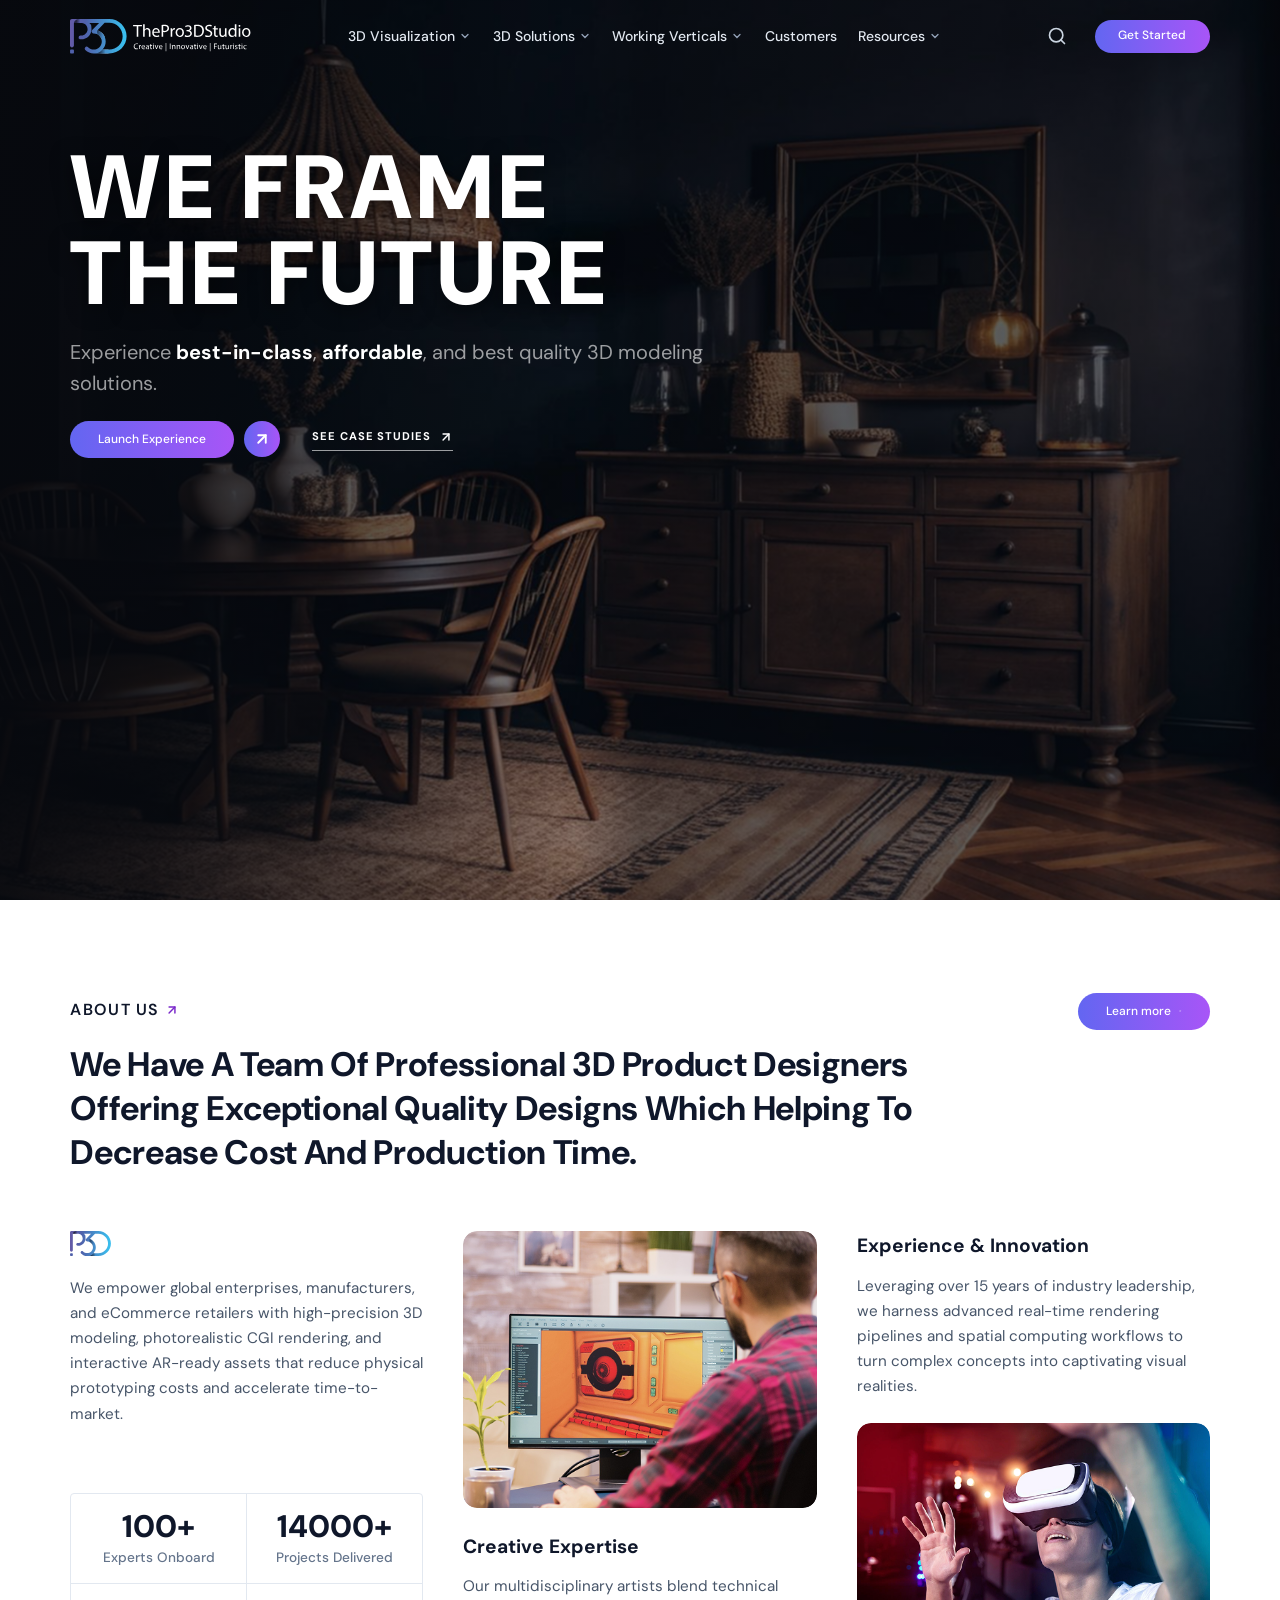
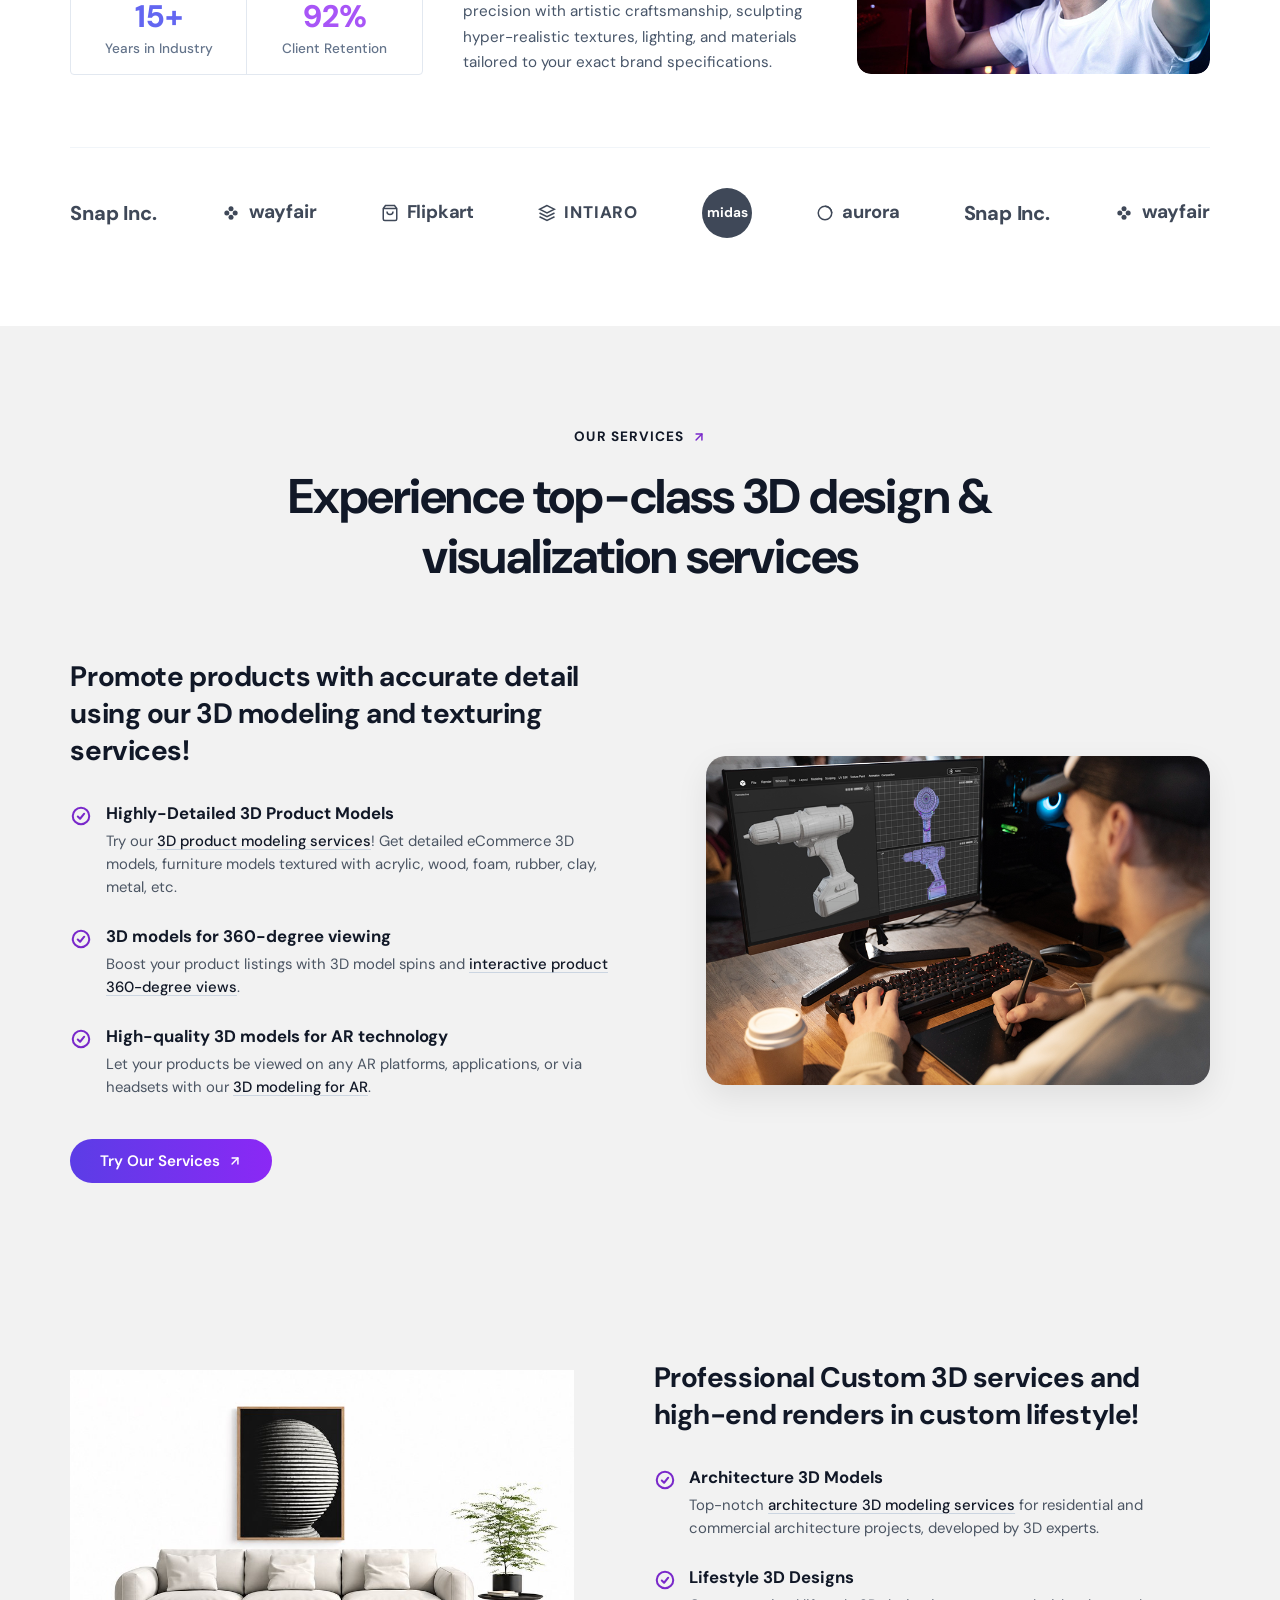
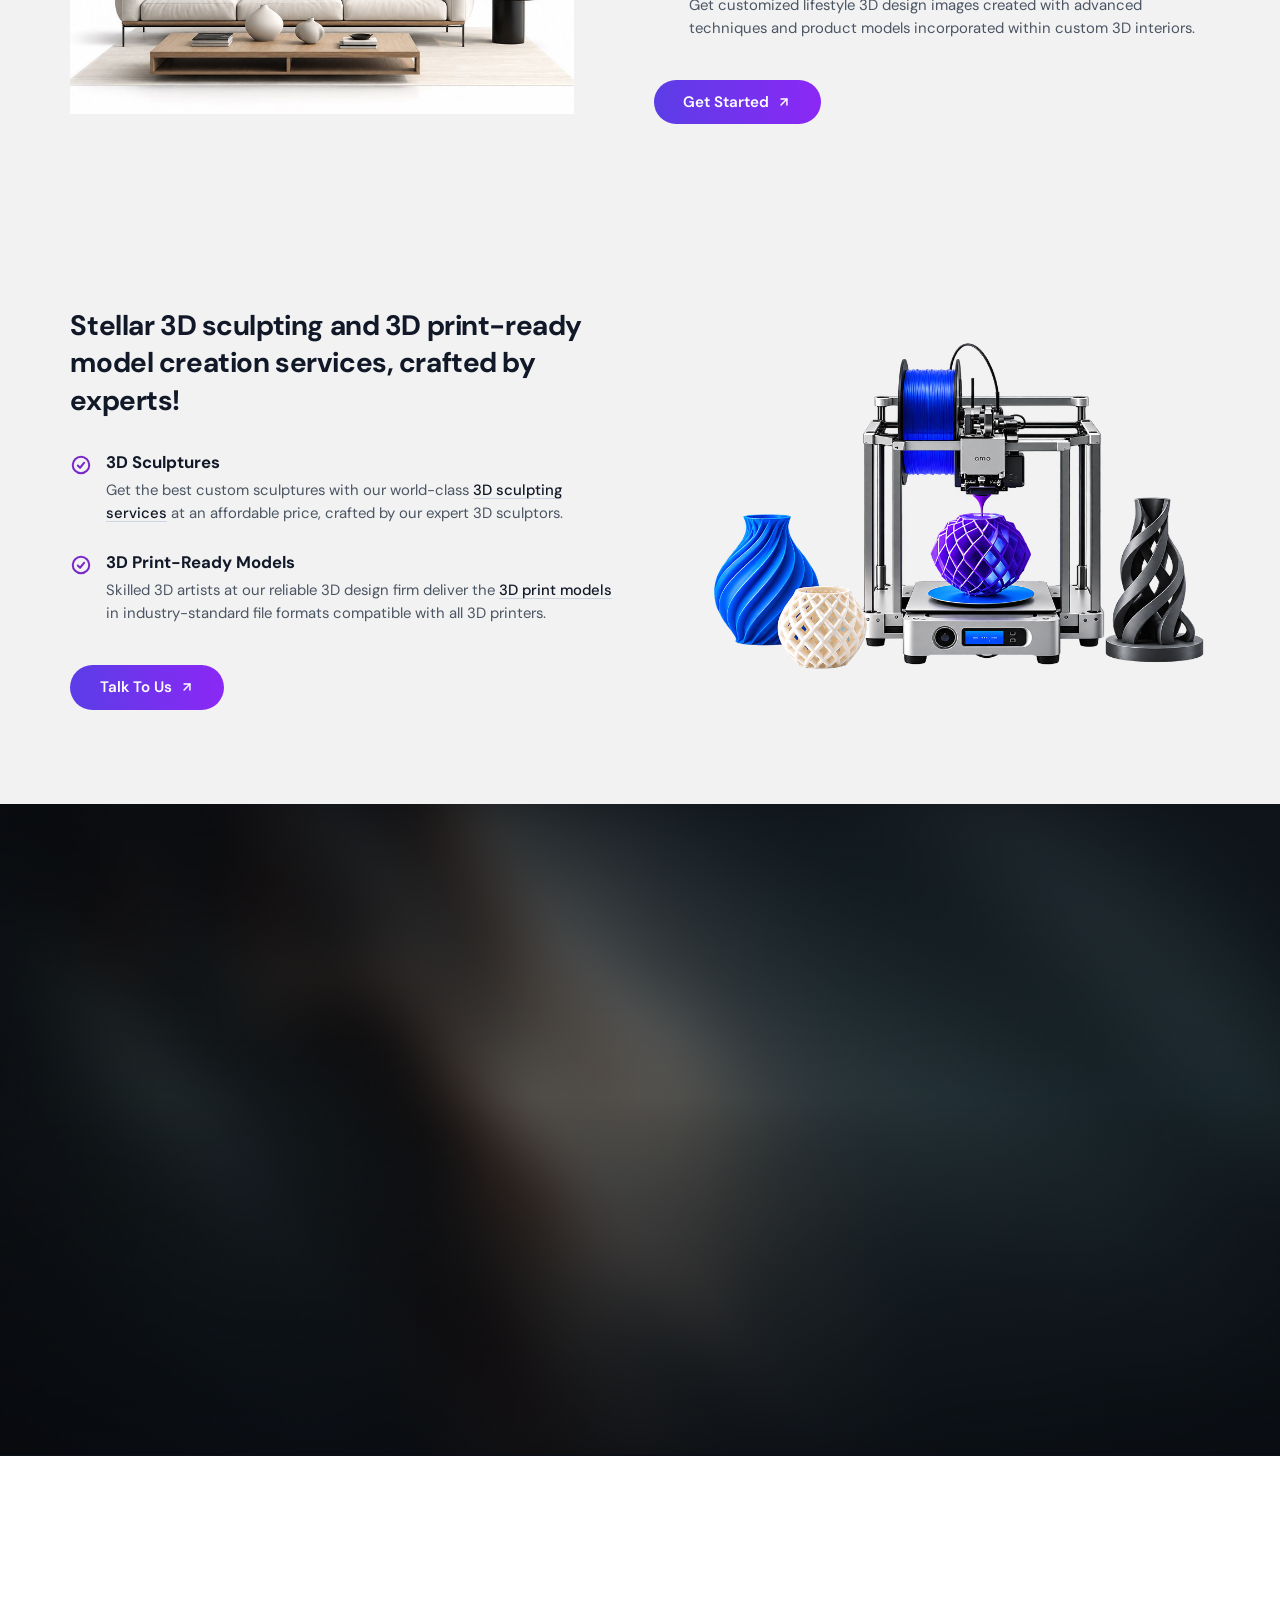
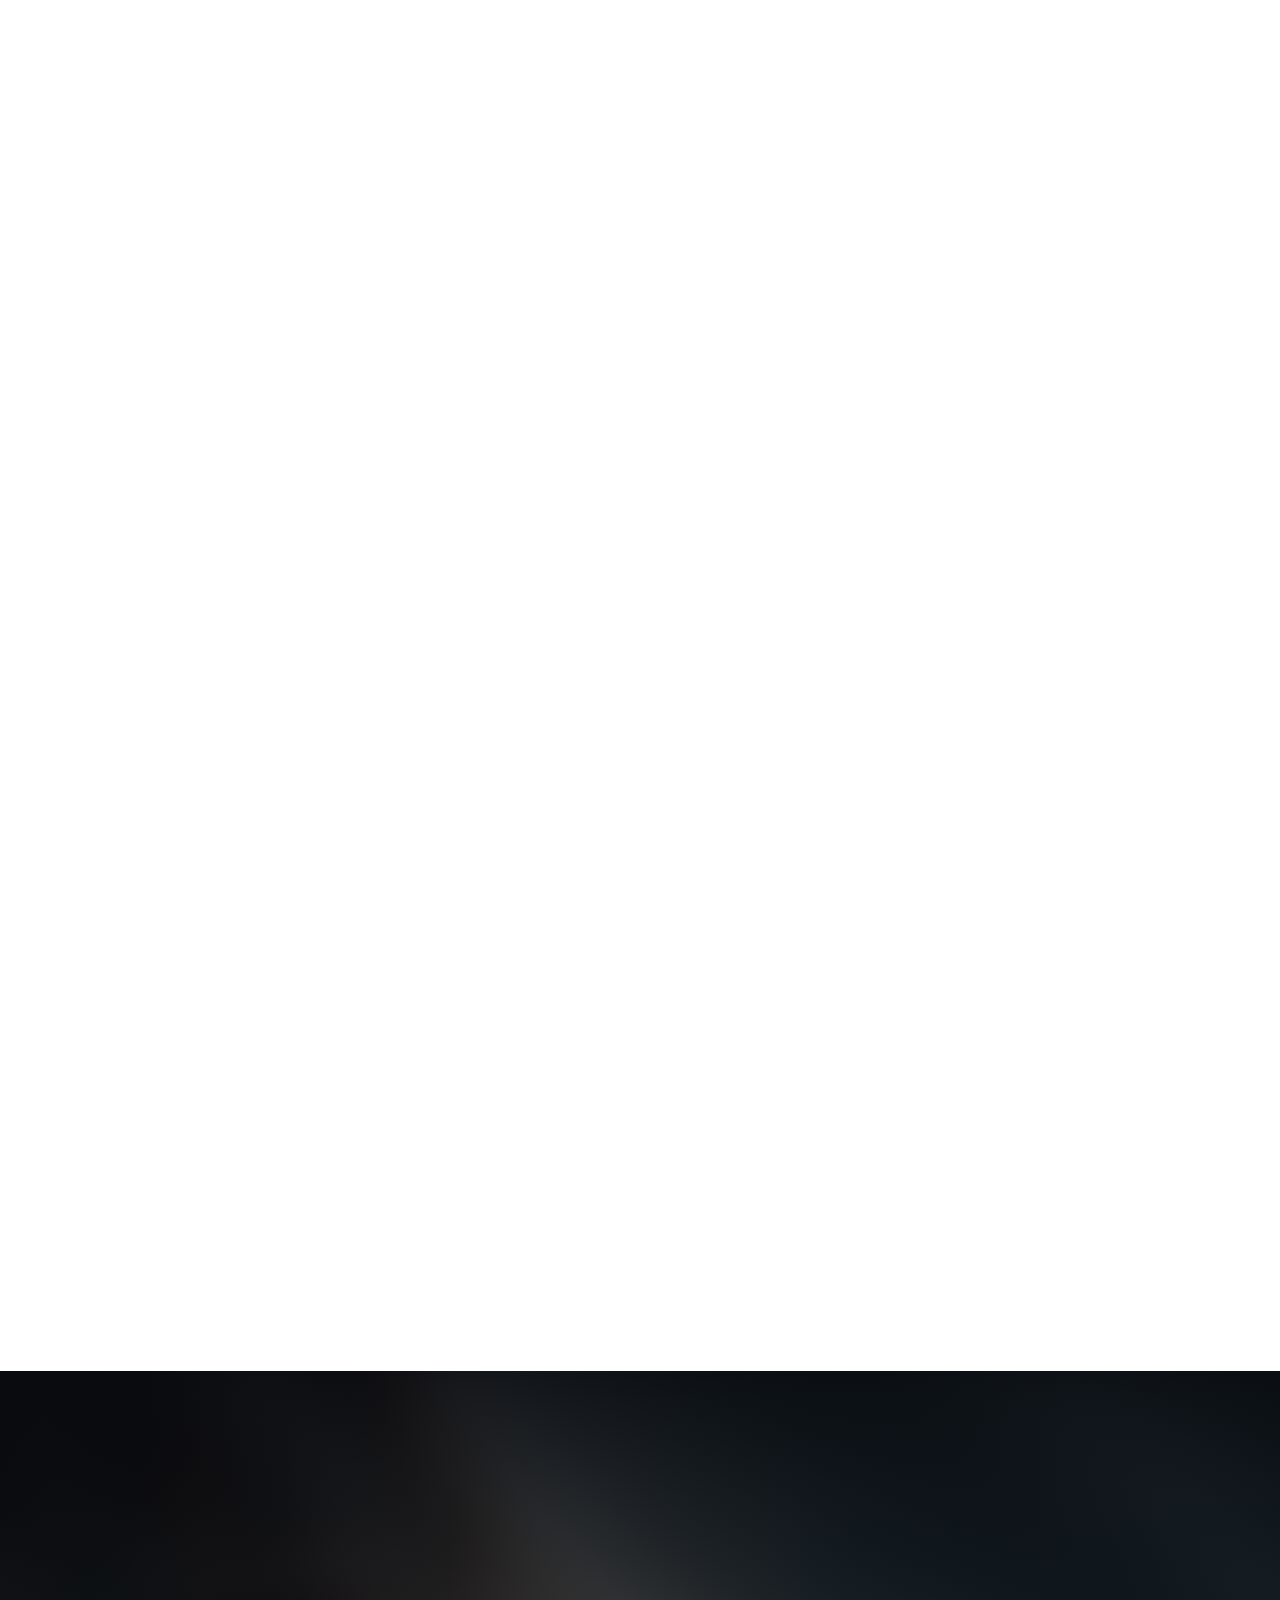
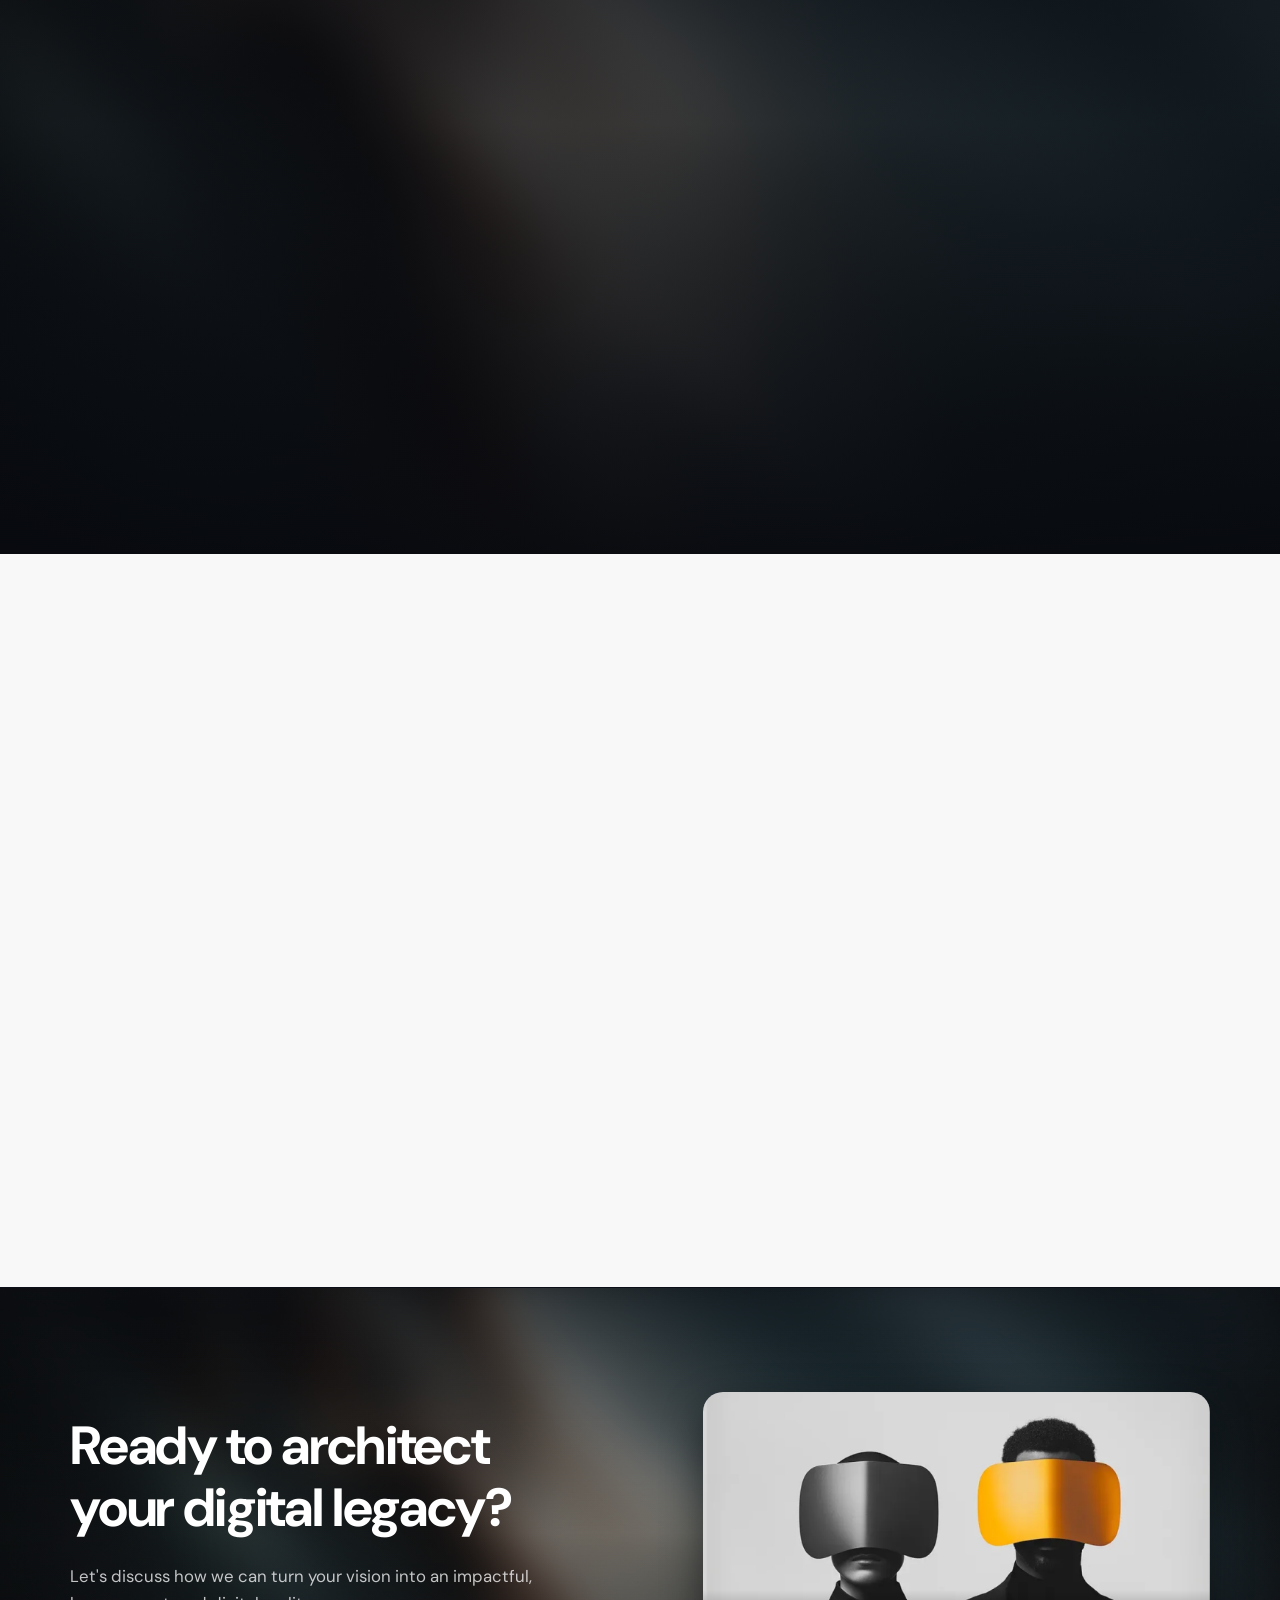
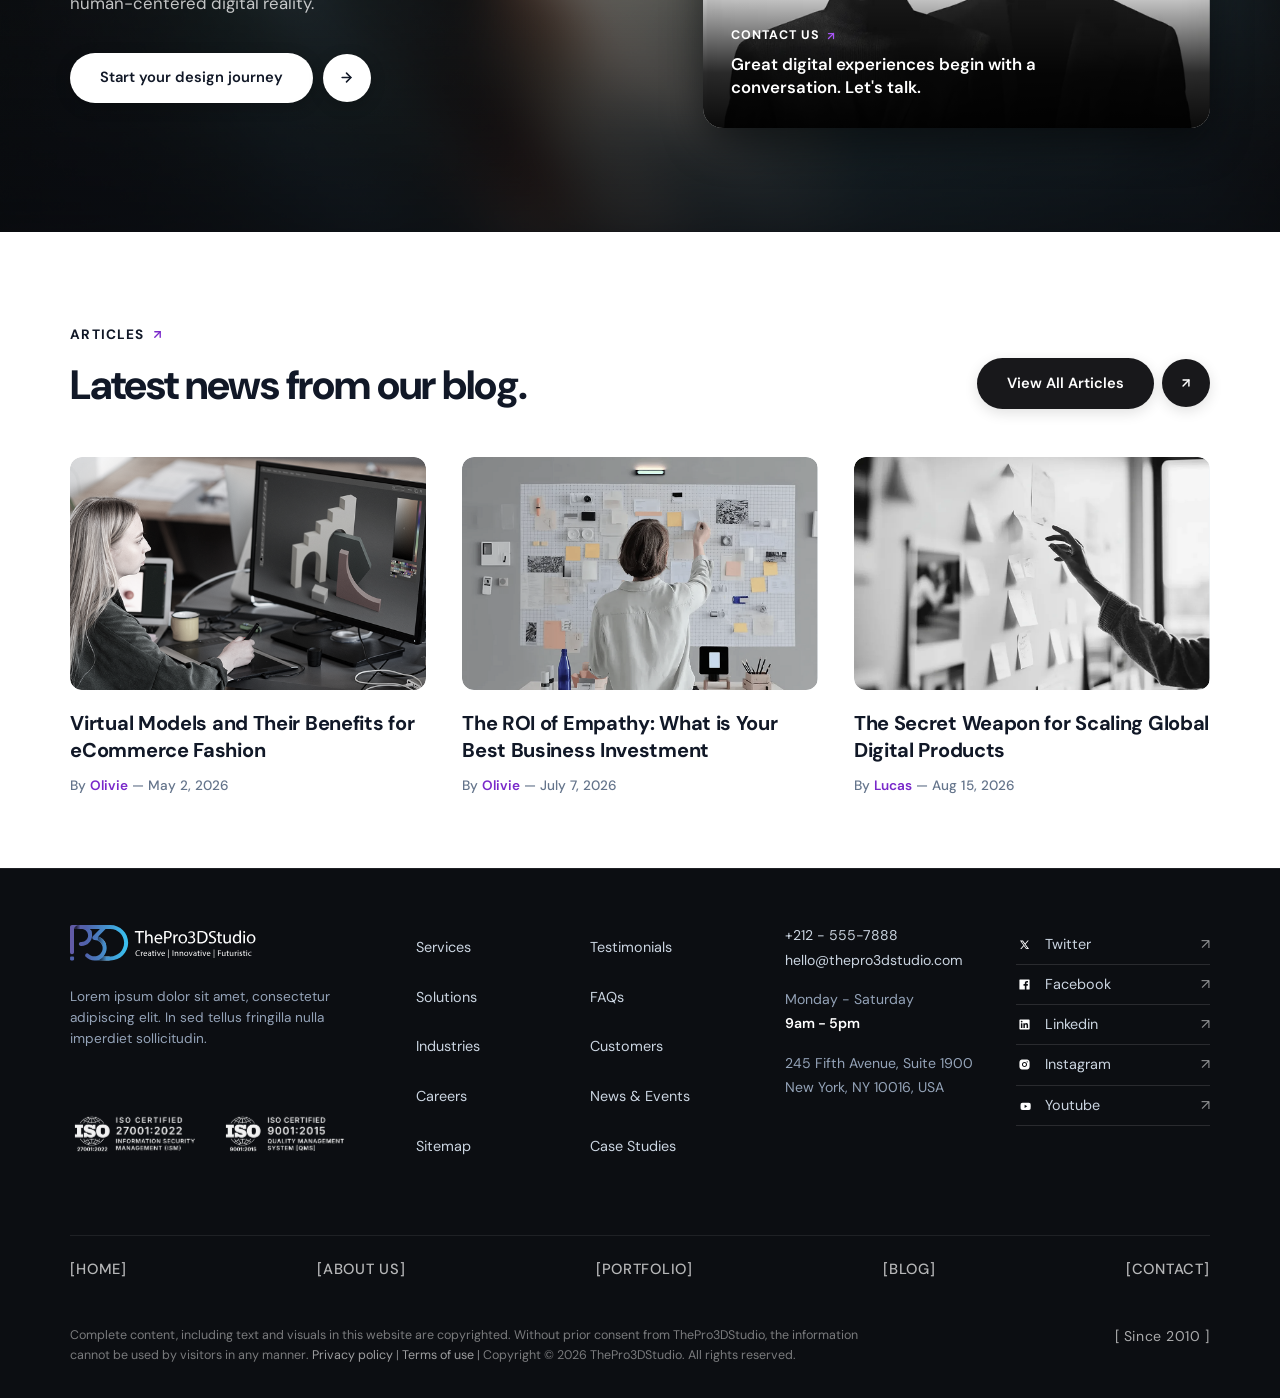
==== commit 28f02277: "feat: In the backend updated with the php code" ====
--- a/product-services.html
+++ b/product-services.html
@@ -16,29 +16,40 @@
 
   <!-- Open Graph / Facebook Metadata (Task 4) -->
   <meta property="og:type" content="website">
+  <meta property="og:site_name" content="ThePro3DStudio">
+  <meta property="og:locale" content="en_US">
   <meta property="og:url" content="https://professional3dservices.com/3d-rendering/product-services.html">
   <meta property="og:title" content="We Frame The Future | 3D Product Rendering & Modeling Services | ThePro3DStudio">
   <meta property="og:description" content="Experience best-in-class, affordable, and best quality 3D modeling solutions. Request a free quote today.">
   <meta property="og:image" content="https://professional3dservices.com/assets/images/hero/hero-bg.png">
   <meta property="og:image:alt" content="ThePro3DStudio Photorealistic 3D Interior & Product Rendering">
-  <meta property="og:site_name" content="ThePro3DStudio">
-  <meta property="og:locale" content="en_US">
+  <meta property="og:image:width" content="1200">
+  <meta property="og:image:height" content="630">
 
   <!-- Twitter Card Metadata (Task 4) -->
   <meta name="twitter:card" content="summary_large_image">
+  <meta name="twitter:site" content="@ThePro3DStudio">
+  <meta name="twitter:creator" content="@ThePro3DStudio">
   <meta name="twitter:url" content="https://professional3dservices.com/3d-rendering/product-services.html">
   <meta name="twitter:title" content="We Frame The Future | 3D Product Rendering & Modeling Services | ThePro3DStudio">
   <meta name="twitter:description" content="Experience best-in-class, affordable, and best quality 3D modeling solutions.">
   <meta name="twitter:image" content="https://professional3dservices.com/assets/images/hero/hero-bg.png">
+  <meta name="twitter:image:alt" content="ThePro3DStudio Photorealistic 3D Interior & Product Rendering">
 
   <!-- Favicon -->
   <link rel="icon" type="image/svg+xml" href="assets/images/hero/logo.svg">
 
-  <!-- Preconnect to Google Fonts for Performance (Task 6) -->
+  <!-- Preconnect & DNS Prefetch to Google Fonts for High-Speed Loading (Task 6) -->
+  <link rel="dns-prefetch" href="https://fonts.googleapis.com">
+  <link rel="dns-prefetch" href="https://fonts.gstatic.com">
   <link rel="preconnect" href="https://fonts.googleapis.com">
   <link rel="preconnect" href="https://fonts.gstatic.com" crossorigin>
-
-  <!-- Stylesheets (DM Sans 18pt typography loaded globally via variables.css) -->
+  <link rel="stylesheet" href="https://fonts.googleapis.com/css2?family=DM+Sans:ital,opsz,wght@0,9..40,400;0,9..40,500;0,9..40,600;0,9..40,700;0,9..40,800;0,9..40,900;1,9..40,400;1,9..40,600&display=swap">
+
+  <!-- Preload Critical LCP Hero Background Image (Task 6) -->
+  <link rel="preload" as="image" href="assets/images/hero/hero-bg.png" fetchpriority="high">
+
+  <!-- Stylesheets -->
   <link rel="stylesheet" href="assets/css/reset.css">
   <link rel="stylesheet" href="assets/css/variables.css">
   <link rel="stylesheet" href="assets/css/components.css">
@@ -191,8 +202,8 @@
     <div class="container header-inner">
       <!-- Brand Logo (White SVG from Figma) -->
       <a href="product-services.html" class="brand-logo" aria-label="ThePro3DStudio Home">
-        <img src="assets/images/hero/logo.svg" alt="ThePro3DStudio - Creative | Innovative | Futuristic" class="brand-logo-img logo-light" width="220" height="42">
-        <img src="assets/images/hero/logo-dark.svg" alt="ThePro3DStudio - Creative | Innovative | Futuristic" class="brand-logo-img logo-dark" width="220" height="42">
+        <img src="assets/images/hero/logo.svg" alt="ThePro3DStudio - Creative | Innovative | Futuristic" class="brand-logo-img logo-light" width="220" height="42" decoding="async">
+        <img src="assets/images/hero/logo-dark.svg" alt="ThePro3DStudio - Creative | Innovative | Futuristic" class="brand-logo-img logo-dark" width="220" height="42" decoding="async">
       </a>
 
       <!-- Desktop Navigation Menu (Figma Menu) -->
@@ -265,7 +276,7 @@
         <div class="mega-vis-grid">
           <!-- Col 1: 3D Modeling -->
           <div class="mega-menu-col">
-            <h4 class="mega-col-heading">3D MODELING</h4>
+            <div class="mega-col-heading">3D MODELING</div>
             <p class="mega-col-desc">Custom 3D modeling services that help transform ideas into three-dimensional representations.</p>
             <ul class="mega-link-list">
               <li><a href="#services" class="mega-link-item"><svg class="mega-icon" viewBox="0 0 24 24" fill="none" stroke="currentColor" stroke-width="2"><path d="M21 16V8a2 2 0 0 0-1-1.73l-7-4a2 2 0 0 0-2 0l-7 4A2 2 0 0 0 3 8v8a2 2 0 0 0 1 1.73l7 4a2 2 0 0 0 2 0l7-4A2 2 0 0 0 21 16z"></path><polyline points="3.27 6.96 12 12.01 20.73 6.96"></polyline><line x1="12" y1="22.08" x2="12" y2="12"></line></svg><span>Product Modeling</span></a></li>
@@ -283,7 +294,7 @@
 
           <!-- Col 2: 3D Rendering & Texturing -->
           <div class="mega-menu-col">
-            <h4 class="mega-col-heading">3D RENDERING &amp; TEXTURING</h4>
+            <div class="mega-col-heading">3D RENDERING &amp; TEXTURING</div>
             <p class="mega-col-desc">Creating photorealistic 3D visuals and immersive renders that bring concepts and products to life.</p>
             <ul class="mega-link-list">
               <li><a href="#services" class="mega-link-item"><svg class="mega-icon" viewBox="0 0 24 24" fill="none" stroke="currentColor" stroke-width="2"><path d="M21 16V8a2 2 0 0 0-1-1.73l-7-4a2 2 0 0 0-2 0l-7 4A2 2 0 0 0 3 8v8a2 2 0 0 0 1 1.73l7 4a2 2 0 0 0 2 0l7-4A2 2 0 0 0 21 16z"></path><polyline points="3.27 6.96 12 12.01 20.73 6.96"></polyline><line x1="12" y1="22.08" x2="12" y2="12"></line></svg><span>Product Rendering</span></a></li>
@@ -301,7 +312,7 @@
 
           <!-- Col 3: 3D Animation & CGI -->
           <div class="mega-menu-col">
-            <h4 class="mega-col-heading">3D ANIMATION &amp; CGI</h4>
+            <div class="mega-col-heading">3D ANIMATION &amp; CGI</div>
             <p class="mega-col-desc">Bringing ideas to life through 3D animations that engage, explain, and captivate audiences.</p>
             <ul class="mega-link-list">
               <li><a href="#services" class="mega-link-item"><svg class="mega-icon" viewBox="0 0 24 24" fill="none" stroke="currentColor" stroke-width="2"><polygon points="12 2 15.09 8.26 22 9.27 17 14.14 18.18 21.02 12 17.77 5.82 21.02 7 14.14 2 9.27 8.91 8.26 12 2"></polygon></svg><span>Logo &amp; Brand Animation</span></a></li>
@@ -321,9 +332,9 @@
           <div class="mega-promo-col">
             <div class="mega-card-lavender">
               <div class="mega-card-media">
-                <img src="assets/images/hero/Navbar/Sec1.png" alt="Ready to level-up your 3D Visual Experience?" class="mega-card-img" width="363" height="271" loading="lazy">
-              </div>
-              <h3 class="mega-card-title">Ready to level-up your<br><span class="text-accent-purple">3D Visual Experience?</span></h3>
+                <img src="assets/images/hero/Navbar/Sec1.png" alt="Ready to level-up your 3D Visual Experience?" class="mega-card-img" width="363" height="271" loading="lazy" decoding="async">
+              </div>
+              <div class="mega-card-title">Ready to level-up your<br><span class="text-accent-purple">3D Visual Experience?</span></div>
               <p class="mega-card-desc">Create sophisticated visuals that make your ideas impossible to overlook, while elevating your brand, engaging audiences, and leaving a lasting impression.</p>
               <a href="#contact" class="btn-mega-pill btn-mega-pill-black">
                 <span>Get a free quote</span>
@@ -386,10 +397,10 @@
           <div class="mega-sol-banner-wrap">
             <div class="mega-banner-split mega-banner-mint">
               <div class="mega-banner-img-wrap">
-                <img src="assets/images/hero/Navbar/Sec2.png" alt="Select, Configure, and Deploy 3D models" class="mega-banner-img" width="363" height="330" loading="lazy">
+                <img src="assets/images/hero/Navbar/Sec2.png" alt="Select, Configure, and Deploy 3D models" class="mega-banner-img" width="363" height="330" loading="lazy" decoding="async">
               </div>
               <div class="mega-banner-body">
-                <h3 class="mega-banner-title">Select, <span class="text-accent-purple">Configure, and Deploy</span> a versatile library of high-quality 3D models</h3>
+                <div class="mega-banner-title">Select, <span class="text-accent-purple">Configure, and Deploy</span> a versatile library of high-quality 3D models</div>
                 <p class="mega-banner-desc">Select the right 3D models, customize them to your specific requirements, and deploy them seamlessly across platforms and applications. Streamline your 3D workflow with flexible, ready-to-use solutions that improve efficiency, consistency, and creative possibilities.</p>
                 <a href="#contact" class="btn-mega-pill btn-mega-pill-black">
                   <span>Get a free quote</span>
@@ -484,9 +495,9 @@
           <!-- Right Side: Dark Hero Promo Card -->
           <div class="mega-vert-promo-wrap">
             <div class="mega-card-hero">
-              <img src="assets/images/hero/Navbar/Sec3.png" alt="Solutions that Scalable Across Industries" class="mega-hero-bg-img" width="455" height="380" loading="lazy">
+              <img src="assets/images/hero/Navbar/Sec3.png" alt="Solutions that Scalable Across Industries" class="mega-hero-bg-img" width="455" height="380" loading="lazy" decoding="async">
               <div class="mega-hero-overlay">
-                <h3 class="mega-hero-title">Solutions that Scalable Across Industries</h3>
+                <div class="mega-hero-title">Solutions that Scalable Across Industries</div>
                 <a href="#contact" class="btn-mega-pill btn-mega-pill-purple">
                   <span>Get a free quote</span>
                   <svg width="13" height="13" viewBox="0 0 24 24" fill="none" stroke="currentColor" stroke-width="2.5" stroke-linecap="round" stroke-linejoin="round"><line x1="7" y1="17" x2="17" y2="7"></line><polyline points="7 7 17 7 17 17"></polyline></svg>
@@ -549,10 +560,10 @@
           <div class="mega-res-banner-wrap">
             <div class="mega-banner-split mega-banner-lavender-cyan">
               <div class="mega-banner-img-wrap">
-                <img src="assets/images/hero/Navbar/Sec4.png" alt="Explore insights, guides, and resources" class="mega-banner-img" width="363" height="330" loading="lazy">
+                <img src="assets/images/hero/Navbar/Sec4.png" alt="Explore insights, guides, and resources" class="mega-banner-img" width="363" height="330" loading="lazy" decoding="async">
               </div>
               <div class="mega-banner-body">
-                <h3 class="mega-banner-title">Explore <span class="text-accent-purple">insights, guides, and resources</span> to stay ahead in the world of 3D.</h3>
+                <div class="mega-banner-title">Explore <span class="text-accent-purple">insights, guides, and resources</span> to stay ahead in the world of 3D.</div>
                 <p class="mega-banner-desc">Explore expert insights, industry trends, and the latest in 3D technology through practical guides, tips, and valuable knowledge. Discover resources covering visualization, animation, and immersive experiences to stay informed, get inspired, and bring your next 3D vision to life.</p>
                 <a href="#blog" class="btn-mega-pill btn-mega-pill-black">
                   <span>Explore Insights</span>
@@ -573,7 +584,7 @@
     <!-- Drawer Header: Brand Logo & Close Button -->
     <div class="mobile-nav-header">
       <a href="product-services.html" class="mobile-brand-logo" aria-label="ThePro3DStudio Home">
-        <img src="assets/images/hero/logo-dark.svg" alt="ThePro3DStudio" width="160" height="32" class="mobile-logo-img">
+        <img src="assets/images/hero/logo-dark.svg" alt="ThePro3DStudio" width="160" height="32" class="mobile-logo-img" decoding="async">
       </a>
       <button class="mobile-close-btn" id="mobileCloseBtn" aria-label="Close navigation menu">
         <svg width="22" height="22" viewBox="0 0 24 24" fill="none" stroke="currentColor" stroke-width="2.2" stroke-linecap="round" stroke-linejoin="round">
@@ -789,7 +800,7 @@
         <div class="about-grid">
           <!-- Column 1: P3D Logo, Description, 2x2 Stats Matrix -->
           <div class="about-col about-col-intro">
-            <img src="assets/images/hero/What-We/Group.svg" alt="ThePro3DStudio Brand Mark" class="about-p3d-logo" width="41" height="25">
+            <img src="assets/images/hero/What-We/Group.svg" alt="ThePro3DStudio Brand Mark" class="about-p3d-logo" width="41" height="25" decoding="async" loading="lazy">
           <p class="about-desc">
             We empower global enterprises, manufacturers, and eCommerce retailers with high-precision 3D modeling, photorealistic CGI rendering, and interactive AR-ready assets that reduce physical prototyping costs and accelerate time-to-market.
           </p>
@@ -816,7 +827,7 @@
           <!-- Column 2: Image Top + Creative Expertise Text Bottom -->
           <div class="about-col about-col-card">
             <div class="about-image-wrap">
-              <img src="assets/images/hero/What-We/about-designer.png" alt="Creative 3D Product Designer at workstation" class="about-photo" width="548" height="429" loading="lazy">
+              <img src="assets/images/hero/What-We/about-designer.png" alt="Creative 3D Product Designer at workstation" class="about-photo" width="548" height="429" loading="lazy" decoding="async">
             </div>
             <div class="about-card-body">
               <h3 class="about-card-title">Creative Expertise</h3>
@@ -835,7 +846,7 @@
               </p>
             </div>
             <div class="about-image-wrap">
-              <img src="assets/images/hero/What-We/about-vr.png" alt="Interactive 3D Virtual Reality Experience" class="about-photo" width="548" height="429" loading="lazy">
+              <img src="assets/images/hero/What-We/about-vr.png" alt="Interactive 3D Virtual Reality Experience" class="about-photo" width="548" height="429" loading="lazy" decoding="async">
             </div>
           </div>
         </div>
@@ -970,12 +981,7 @@
             <!-- Right: Image of 3D Designer Modeling Drill -->
             <div class="services-image-col">
               <div class="services-image-frame">
-                <img src="assets/images/services/service-modeling.png" 
-                     alt="Promote products with accurate detail using our 3D modeling and texturing services" 
-                     width="840" 
-                     height="550" 
-                     class="services-img-rounded"
-                     loading="lazy">
+                <img src="assets/images/services/service-modeling.png" alt="Promote products with accurate detail using our 3D modeling and texturing services" width="840" height="550" class="services-img-rounded" loading="lazy" decoding="async">
               </div>
             </div>
           </div>
@@ -989,12 +995,7 @@
             <!-- Left: Image of Lifestyle Couch Scene (Seamless White Background) -->
             <div class="services-image-col">
               <div class="services-image-frame">
-                <img src="assets/images/services/service-lifestyle.jpg" 
-                     alt="Professional Custom 3D services and high-end renders in custom lifestyle" 
-                     width="879" 
-                     height="600" 
-                     class="services-img-lifestyle"
-                     loading="lazy">
+                <img src="assets/images/services/service-lifestyle.jpg" alt="Professional Custom 3D services and high-end renders in custom lifestyle" width="879" height="600" class="services-img-lifestyle" loading="lazy" decoding="async">
               </div>
             </div>
 
@@ -1090,12 +1091,7 @@
             <!-- Right: Image of 3D Printer & Sculpted Vases -->
             <div class="services-image-col">
               <div class="services-image-frame">
-                <img src="assets/images/services/service-3d-printer.png" 
-                     alt="Stellar 3D sculpting and 3D print-ready model creation services" 
-                     width="907" 
-                     height="750" 
-                     class="services-img-printer"
-                     loading="lazy">
+                <img src="assets/images/services/service-3d-printer.png" alt="Stellar 3D sculpting and 3D print-ready model creation services" width="907" height="750" class="services-img-printer" loading="lazy" decoding="async">
               </div>
             </div>
           </div>
@@ -1136,11 +1132,7 @@
             <!-- 1. Architecture / Engineering -->
             <article class="industry-card">
               <div class="industry-card-media">
-                <img src="assets/images/hero/Industries/Sec1.png" 
-                     alt="Architecture / Engineering 3D Modeling" 
-                     width="225" 
-                     height="300" 
-                     loading="lazy">
+                <img src="assets/images/hero/Industries/Sec1.png" alt="Architecture / Engineering 3D Modeling" width="225" height="300" loading="lazy" decoding="async">
               </div>
               <h3 class="industry-card-title">Architecture / Engineering</h3>
             </article>
@@ -1148,11 +1140,7 @@
             <!-- 2. eCommerce -->
             <article class="industry-card">
               <div class="industry-card-media">
-                <img src="assets/images/hero/Industries/Sec2.png" 
-                     alt="eCommerce 3D Product Rendering" 
-                     width="225" 
-                     height="300" 
-                     loading="lazy">
+                <img src="assets/images/hero/Industries/Sec2.png" alt="eCommerce 3D Product Rendering" width="225" height="300" loading="lazy" decoding="async">
               </div>
               <h3 class="industry-card-title">eCommerce</h3>
             </article>
@@ -1160,11 +1148,7 @@
             <!-- 3. Fashion / Apparels -->
             <article class="industry-card">
               <div class="industry-card-media">
-                <img src="assets/images/hero/Industries/Sec3.png" 
-                     alt="Fashion / Apparels 3D CGI" 
-                     width="225" 
-                     height="300" 
-                     loading="lazy">
+                <img src="assets/images/hero/Industries/Sec3.png" alt="Fashion / Apparels 3D CGI" width="225" height="300" loading="lazy" decoding="async">
               </div>
               <h3 class="industry-card-title">Fashion / Apparels</h3>
             </article>
@@ -1172,11 +1156,7 @@
             <!-- 4. Furniture / Appliances -->
             <article class="industry-card">
               <div class="industry-card-media">
-                <img src="assets/images/hero/Industries/Sec4.png" 
-                     alt="Furniture / Appliances 3D Renders" 
-                     width="225" 
-                     height="300" 
-                     loading="lazy">
+                <img src="assets/images/hero/Industries/Sec4.png" alt="Furniture / Appliances 3D Renders" width="225" height="300" loading="lazy" decoding="async">
               </div>
               <h3 class="industry-card-title">Furniture / Appliances</h3>
             </article>
@@ -1184,11 +1164,7 @@
             <!-- 5. Sports / Fitness -->
             <article class="industry-card">
               <div class="industry-card-media">
-                <img src="assets/images/hero/Industries/Sec5.png" 
-                     alt="Sports / Fitness 3D Product Design" 
-                     width="225" 
-                     height="300" 
-                     loading="lazy">
+                <img src="assets/images/hero/Industries/Sec5.png" alt="Sports / Fitness 3D Product Design" width="225" height="300" loading="lazy" decoding="async">
               </div>
               <h3 class="industry-card-title">Sports / Fitness</h3>
             </article>
@@ -1196,11 +1172,7 @@
             <!-- 6. Gaming & Entertainment -->
             <article class="industry-card">
               <div class="industry-card-media">
-                <img src="assets/images/hero/Industries/Sec6.png" 
-                     alt="Gaming & Entertainment 3D Assets" 
-                     width="225" 
-                     height="300" 
-                     loading="lazy">
+                <img src="assets/images/hero/Industries/Sec6.png" alt="Gaming & Entertainment 3D Assets" width="225" height="300" loading="lazy" decoding="async">
               </div>
               <h3 class="industry-card-title">Gaming &amp; Entertainment</h3>
             </article>
@@ -1248,11 +1220,7 @@
           <!-- Card 1 (Row 1 Left: Headphones - 626x352) -->
           <article class="insights-card">
             <div class="insights-card-media">
-              <img src="assets/images/hero/Insights/Sec1.png" 
-                   alt="Provided Unique 3D Product Model Designs To An UK-Based Electronic Appliance Manufacturer" 
-                   width="626" 
-                   height="352" 
-                   loading="lazy">
+              <img src="assets/images/hero/Insights/Sec1.png" alt="Provided Unique 3D Product Model Designs To An UK-Based Electronic Appliance Manufacturer" width="626" height="352" loading="lazy" decoding="async">
             </div>
             <div class="insights-card-body">
               <h3 class="insights-card-title">Provided Unique 3D Product Model Designs To An UK-Based Electronic Appliance Manufacturer</h3>
@@ -1267,11 +1235,7 @@
           <!-- Card 2 (Row 1 Right: Drone - 1056x594) -->
           <article class="insights-card">
             <div class="insights-card-media">
-              <img src="assets/images/hero/Insights/Sec2.png" 
-                   alt="Offered Bathroom Fixtures 3D Textured Models For A Manufacturing Firm" 
-                   width="1056" 
-                   height="594" 
-                   loading="lazy">
+              <img src="assets/images/hero/Insights/Sec2.png" alt="Offered Bathroom Fixtures 3D Textured Models For A Manufacturing Firm" width="1056" height="594" loading="lazy" decoding="async">
             </div>
             <div class="insights-card-body">
               <h3 class="insights-card-title">Offered Bathroom Fixtures 3D Textured Models For A Manufacturing Firm</h3>
@@ -1286,11 +1250,7 @@
           <!-- Card 3 (Row 2 Left: Bedroom - 626x417) -->
           <article class="insights-card">
             <div class="insights-card-media">
-              <img src="assets/images/hero/Insights/Sec3.png" 
-                   alt="Case Study On Architectural 3D Modeling For UK Based Real Estate Client" 
-                   width="626" 
-                   height="417" 
-                   loading="lazy">
+              <img src="assets/images/hero/Insights/Sec3.png" alt="Case Study On Architectural 3D Modeling For UK Based Real Estate Client" width="626" height="417" loading="lazy" decoding="async">
             </div>
             <div class="insights-card-body">
               <h3 class="insights-card-title">Case Study On Architectural 3D Modeling For UK Based Real Estate Client</h3>
@@ -1305,11 +1265,7 @@
           <!-- Card 4 (Row 2 Right: Nightstand - 1056x704) -->
           <article class="insights-card">
             <div class="insights-card-media">
-              <img src="assets/images/hero/Insights/Sec4.png" 
-                   alt="Case Study On 3D Furniture Design For A Leading UK Company" 
-                   width="1056" 
-                   height="704" 
-                   loading="lazy">
+              <img src="assets/images/hero/Insights/Sec4.png" alt="Case Study On 3D Furniture Design For A Leading UK Company" width="1056" height="704" loading="lazy" decoding="async">
             </div>
             <div class="insights-card-body">
               <h3 class="insights-card-title">Case Study On 3D Furniture Design For A Leading UK Company</h3>
@@ -1365,11 +1321,7 @@
             <article class="showcase-card">
               <div class="showcase-card-media">
                 <span class="showcase-card-badge">3D Interior Modeling</span>
-                <img src="assets/images/hero/Showcase/Sec1.png" 
-                     alt="3D Interior Bedroom Modeling" 
-                     width="400" 
-                     height="550" 
-                     loading="lazy">
+                <img src="assets/images/hero/Showcase/Sec1.png" alt="3D Interior Bedroom Modeling" width="400" height="550" loading="lazy" decoding="async">
               </div>
             </article>
 
@@ -1377,11 +1329,7 @@
             <article class="showcase-card">
               <div class="showcase-card-media">
                 <span class="showcase-card-badge">3D Architectural Texturing</span>
-                <img src="assets/images/hero/Showcase/Sec2.png" 
-                     alt="3D Architectural Bathroom Texturing" 
-                     width="400" 
-                     height="550" 
-                     loading="lazy">
+                <img src="assets/images/hero/Showcase/Sec2.png" alt="3D Architectural Bathroom Texturing" width="400" height="550" loading="lazy" decoding="async">
               </div>
             </article>
 
@@ -1389,11 +1337,7 @@
             <article class="showcase-card">
               <div class="showcase-card-media">
                 <span class="showcase-card-badge">3D Product Modeling</span>
-                <img src="assets/images/hero/Showcase/Sec3.png" 
-                     alt="3D Product Luxury Watch Modeling" 
-                     width="400" 
-                     height="550" 
-                     loading="lazy">
+                <img src="assets/images/hero/Showcase/Sec3.png" alt="3D Product Luxury Watch Modeling" width="400" height="550" loading="lazy" decoding="async">
               </div>
             </article>
 
@@ -1401,11 +1345,7 @@
             <article class="showcase-card">
               <div class="showcase-card-media">
                 <span class="showcase-card-badge">3D Furniture Modeling</span>
-                <img src="assets/images/hero/Showcase/Sec4.png" 
-                     alt="3D Furniture Living Room Modeling" 
-                     width="400" 
-                     height="550" 
-                     loading="lazy">
+                <img src="assets/images/hero/Showcase/Sec4.png" alt="3D Furniture Living Room Modeling" width="400" height="550" loading="lazy" decoding="async">
               </div>
             </article>
 
@@ -1413,11 +1353,7 @@
             <article class="showcase-card">
               <div class="showcase-card-media">
                 <span class="showcase-card-badge">3D Commercial Rendering</span>
-                <img src="assets/images/hero/Showcase/Sec5.png" 
-                     alt="3D Commercial Office Space Rendering" 
-                     width="400" 
-                     height="550" 
-                     loading="lazy">
+                <img src="assets/images/hero/Showcase/Sec5.png" alt="3D Commercial Office Space Rendering" width="400" height="550" loading="lazy" decoding="async">
               </div>
             </article>
 
@@ -1425,11 +1361,7 @@
             <article class="showcase-card">
               <div class="showcase-card-media">
                 <span class="showcase-card-badge">3D Exterior Architecture</span>
-                <img src="assets/images/hero/Showcase/Sec6.png" 
-                     alt="3D Exterior Villa Architecture" 
-                     width="400" 
-                     height="550" 
-                     loading="lazy">
+                <img src="assets/images/hero/Showcase/Sec6.png" alt="3D Exterior Villa Architecture" width="400" height="550" loading="lazy" decoding="async">
               </div>
             </article>
           </div>
@@ -1511,7 +1443,7 @@
             <!-- Card 1 -->
             <article class="testimonial-card">
               <div class="testimonial-card-top">
-                <img src="assets/images/testimonials/client-avatar.png" alt="Client Avatar" width="48" height="48" class="testimonial-avatar" loading="lazy">
+                <img src="assets/images/testimonials/client-avatar.png" alt="Client Avatar" width="48" height="48" class="testimonial-avatar" loading="lazy" decoding="async">
                 <div class="testimonial-client-meta">
                   <div class="testimonial-client-role">CTO</div>
                   <div class="testimonial-client-company">NexusTech</div>
@@ -1528,7 +1460,7 @@
             <!-- Card 2 -->
             <article class="testimonial-card">
               <div class="testimonial-card-top">
-                <img src="assets/images/testimonials/client-avatar.png" alt="Client Avatar" width="48" height="48" class="testimonial-avatar" loading="lazy">
+                <img src="assets/images/testimonials/client-avatar.png" alt="Client Avatar" width="48" height="48" class="testimonial-avatar" loading="lazy" decoding="async">
                 <div class="testimonial-client-meta">
                   <div class="testimonial-client-role">Head of AI</div>
                   <div class="testimonial-client-company">Synthetic Systems</div>
@@ -1545,7 +1477,7 @@
             <!-- Card 3 -->
             <article class="testimonial-card">
               <div class="testimonial-card-top">
-                <img src="assets/images/testimonials/client-avatar.png" alt="Client Avatar" width="48" height="48" class="testimonial-avatar" loading="lazy">
+                <img src="assets/images/testimonials/client-avatar.png" alt="Client Avatar" width="48" height="48" class="testimonial-avatar" loading="lazy" decoding="async">
                 <div class="testimonial-client-meta">
                   <div class="testimonial-client-role">Head of AI</div>
                   <div class="testimonial-client-company">Synthetic Systems</div>
@@ -1562,7 +1494,7 @@
             <!-- Card 4 -->
             <article class="testimonial-card">
               <div class="testimonial-card-top">
-                <img src="assets/images/testimonials/client-avatar.png" alt="Client Avatar" width="48" height="48" class="testimonial-avatar" loading="lazy">
+                <img src="assets/images/testimonials/client-avatar.png" alt="Client Avatar" width="48" height="48" class="testimonial-avatar" loading="lazy" decoding="async">
                 <div class="testimonial-client-meta">
                   <div class="testimonial-client-role">Head of AI</div>
                   <div class="testimonial-client-company">Synthetic Systems</div>
@@ -1579,7 +1511,7 @@
             <!-- Card 5 -->
             <article class="testimonial-card">
               <div class="testimonial-card-top">
-                <img src="assets/images/testimonials/client-avatar.png" alt="Client Avatar" width="48" height="48" class="testimonial-avatar" loading="lazy">
+                <img src="assets/images/testimonials/client-avatar.png" alt="Client Avatar" width="48" height="48" class="testimonial-avatar" loading="lazy" decoding="async">
                 <div class="testimonial-client-meta">
                   <div class="testimonial-client-role">VP of Product</div>
                   <div class="testimonial-client-company">Vanguard 3D</div>
@@ -1596,7 +1528,7 @@
             <!-- Card 6 -->
             <article class="testimonial-card">
               <div class="testimonial-card-top">
-                <img src="assets/images/testimonials/client-avatar.png" alt="Client Avatar" width="48" height="48" class="testimonial-avatar" loading="lazy">
+                <img src="assets/images/testimonials/client-avatar.png" alt="Client Avatar" width="48" height="48" class="testimonial-avatar" loading="lazy" decoding="async">
                 <div class="testimonial-client-meta">
                   <div class="testimonial-client-role">Design Director</div>
                   <div class="testimonial-client-company">AeroDynamics</div>
@@ -1646,12 +1578,7 @@
           <!-- Right Column: Visual Card with Avatar Visors & Contact Overlay -->
           <div class="ready-cta-right">
             <div class="ready-card-wrap">
-              <img src="assets/images/hero/Ready/orisa.png" 
-                   alt="Digital Reality Visors - Great digital experiences begin with a conversation" 
-                   width="689" 
-                   height="457" 
-                   class="ready-card-img"
-                   loading="lazy">
+              <img src="assets/images/hero/Ready/orisa.png" alt="Digital Reality Visors - Great digital experiences begin with a conversation" width="689" height="457" class="ready-card-img" loading="lazy" decoding="async">
               <div class="ready-card-overlay">
                 <div class="ready-card-eyebrow">
                   <span>CONTACT US</span>
@@ -1707,11 +1634,7 @@
           <article class="blog-article-card">
             <a href="#blog" class="blog-article-media-link" aria-label="Virtual Models and Their Benefits for eCommerce Fashion">
               <div class="blog-article-media">
-                <img src="assets/images/hero/Article/Sec1.png" 
-                     alt="Designer working with 3D models on computer screen" 
-                     width="400" 
-                     height="260" 
-                     loading="lazy">
+                <img src="assets/images/hero/Article/Sec1.png" alt="Designer working with 3D models on computer screen" width="400" height="260" loading="lazy" decoding="async">
               </div>
             </a>
             <h3 class="blog-article-title">
@@ -1726,11 +1649,7 @@
           <article class="blog-article-card">
             <a href="#blog" class="blog-article-media-link" aria-label="The ROI of Empathy: What is Your Best Business Investment">
               <div class="blog-article-media">
-                <img src="assets/images/hero/Article/Sec2.png" 
-                     alt="Post-it notes brainstorming wall" 
-                     width="400" 
-                     height="260" 
-                     loading="lazy">
+                <img src="assets/images/hero/Article/Sec2.png" alt="Post-it notes brainstorming wall" width="400" height="260" loading="lazy" decoding="async">
               </div>
             </a>
             <h3 class="blog-article-title">
@@ -1745,11 +1664,7 @@
           <article class="blog-article-card">
             <a href="#blog" class="blog-article-media-link" aria-label="The Secret Weapon for Scaling Global Digital Products">
               <div class="blog-article-media">
-                <img src="assets/images/hero/Article/Sec3.png" 
-                     alt="Woman organizing mood and vision board on wall" 
-                     width="400" 
-                     height="260" 
-                     loading="lazy">
+                <img src="assets/images/hero/Article/Sec3.png" alt="Woman organizing mood and vision board on wall" width="400" height="260" loading="lazy" decoding="async">
               </div>
             </a>
             <h3 class="blog-article-title">
@@ -1775,24 +1690,14 @@
         <!-- Col 1: Brand Logo, Description, ISO Badges -->
         <div class="footer-col-brand">
           <a href="product-services.html" class="footer-logo-link" aria-label="ThePro3DStudio Home">
-            <img src="assets/images/hero/Footer/logo.svg" alt="ThePro3DStudio - Creative | Innovative | Futuristic" class="footer-logo-img" width="220" height="42">
+            <img src="assets/images/hero/Footer/logo.svg" alt="ThePro3DStudio - Creative | Innovative | Futuristic" class="footer-logo-img" width="220" height="42" decoding="async" loading="lazy">
           </a>
           <p class="footer-brand-desc">
             Lorem ipsum dolor sit amet, consectetur adipiscing elit. In sed tellus fringilla nulla imperdiet sollicitudin.
           </p>
           <div class="footer-iso-group">
-            <img src="assets/images/hero/Footer/ISO1.svg" 
-                 alt="ISO 27001:2022 Certified Information Security Management System" 
-                 class="footer-iso-badge" 
-                 width="146" 
-                 height="43" 
-                 loading="lazy">
-            <img src="assets/images/hero/Footer/ISO2.svg" 
-                 alt="ISO 9001:2015 Certified Quality Management System" 
-                 class="footer-iso-badge" 
-                 width="148" 
-                 height="44" 
-                 loading="lazy">
+            <img src="assets/images/hero/Footer/ISO1.svg" alt="ISO 27001:2022 Certified Information Security Management System" class="footer-iso-badge" width="146" height="43" loading="lazy" decoding="async">
+            <img src="assets/images/hero/Footer/ISO2.svg" alt="ISO 9001:2015 Certified Quality Management System" class="footer-iso-badge" width="148" height="44" loading="lazy" decoding="async">
           </div>
         </div>
 
@@ -1837,35 +1742,35 @@
           <div class="footer-social-list">
             <a href="https://twitter.com" target="_blank" rel="noopener noreferrer" class="footer-social-item">
               <span class="footer-social-label">
-                <img src="assets/images/hero/Footer/footer-8-x.svg.svg" alt="Twitter" width="18" height="18" class="footer-social-icon">
+                <img src="assets/images/hero/Footer/footer-8-x.svg.svg" alt="Twitter" width="18" height="18" class="footer-social-icon" decoding="async" loading="lazy">
                 <span>Twitter</span>
               </span>
               <span class="footer-social-arrow">↗</span>
             </a>
             <a href="https://facebook.com" target="_blank" rel="noopener noreferrer" class="footer-social-item">
               <span class="footer-social-label">
-                <img src="assets/images/hero/Footer/orisa.svg" alt="Facebook" width="18" height="18" class="footer-social-icon">
+                <img src="assets/images/hero/Footer/orisa.svg" alt="Facebook" width="18" height="18" class="footer-social-icon" decoding="async" loading="lazy">
                 <span>Facebook</span>
               </span>
               <span class="footer-social-arrow">↗</span>
             </a>
             <a href="https://linkedin.com" target="_blank" rel="noopener noreferrer" class="footer-social-item">
               <span class="footer-social-label">
-                <img src="assets/images/hero/Footer/orisa (1).svg" alt="LinkedIn" width="18" height="18" class="footer-social-icon">
+                <img src="assets/images/hero/Footer/orisa (1).svg" alt="LinkedIn" width="18" height="18" class="footer-social-icon" decoding="async" loading="lazy">
                 <span>Linkedin</span>
               </span>
               <span class="footer-social-arrow">↗</span>
             </a>
             <a href="https://instagram.com" target="_blank" rel="noopener noreferrer" class="footer-social-item">
               <span class="footer-social-label">
-                <img src="assets/images/hero/Footer/footer-8-ig.svg.svg" alt="Instagram" width="18" height="18" class="footer-social-icon">
+                <img src="assets/images/hero/Footer/footer-8-ig.svg.svg" alt="Instagram" width="18" height="18" class="footer-social-icon" decoding="async" loading="lazy">
                 <span>Instagram</span>
               </span>
               <span class="footer-social-arrow">↗</span>
             </a>
             <a href="https://youtube.com" target="_blank" rel="noopener noreferrer" class="footer-social-item">
               <span class="footer-social-label">
-                <img src="assets/images/hero/Footer/footer-8-yt.svg.svg" alt="Youtube" width="18" height="18" class="footer-social-icon">
+                <img src="assets/images/hero/Footer/footer-8-yt.svg.svg" alt="Youtube" width="18" height="18" class="footer-social-icon" decoding="async" loading="lazy">
                 <span>Youtube</span>
               </span>
               <span class="footer-social-arrow">↗</span>
--- a/assets/css/variables.css
+++ b/assets/css/variables.css
@@ -3,7 +3,7 @@
    Typography: DM Sans 18pt globally
    ========================================================================== */
 
-@import url('https://fonts.googleapis.com/css2?family=DM+Sans:ital,opsz,wght@0,9..40,400;0,9..40,500;0,9..40,600;0,9..40,700;0,9..40,800;0,9..40,900;1,9..40,400;1,9..40,600&display=swap');
+/* DM Sans font loaded via high-performance non-blocking <link> in HTML <head> with preconnect */
 
 :root {
   /* Typography */
--- a/assets/css/sections.css
+++ b/assets/css/sections.css
@@ -1873,8 +1873,15 @@
   display: flex;
   align-items: center;
   justify-content: space-between;
-  gap: 0.75rem;
+  gap: 1.25rem;
   margin-top: 0.85rem;
+}
+
+.legacy-agreement-col {
+  display: flex;
+  flex-direction: column;
+  flex: 1;
+  min-width: 0;
 }
 
 .legacy-agreement-label {
@@ -1882,7 +1889,12 @@
   align-items: flex-start;
   gap: 0.45rem;
   cursor: pointer;
-  flex: 1;
+  width: 100%;
+}
+
+#termsError {
+  margin-top: 0.35rem;
+  margin-left: 1.45rem;
 }
 
 .legacy-checkbox {
@@ -4045,3 +4057,51 @@
     width: 100%;
   }
 }
+
+/* ==========================================================================
+   Task 6 – Performance & Core Web Vitals Optimization Rules
+   ========================================================================== */
+/* Content Visibility for Off-screen / Below-The-Fold Sections */
+.industries-section,
+.insights-section,
+.showcase-section,
+.testimonials-section,
+.ready-section,
+.articles-section,
+.faq-section {
+  content-visibility: auto;
+  contain-intrinsic-size: 1px 650px;
+}
+
+/* Hardware accelerated smooth scrolling for tracks */
+.industries-track,
+.insights-carousel-track,
+.showcase-track,
+.testimonials-track {
+  -webkit-overflow-scrolling: touch;
+  scroll-behavior: smooth;
+  backface-visibility: hidden;
+  transform: translateZ(0);
+}
+
+/* Deterministic aspect ratios to guarantee 0 Layout Shift (CLS) */
+.industry-card-img-wrap {
+  aspect-ratio: 225 / 300;
+}
+
+.insights-card-img-wrap {
+  aspect-ratio: 16 / 9;
+}
+
+.showcase-card-img {
+  aspect-ratio: 400 / 550;
+}
+
+.article-card-thumb-wrap {
+  aspect-ratio: 400 / 260;
+}
+
+.modeling-overview-img-wrap {
+  aspect-ratio: 678 / 510;
+}
+
